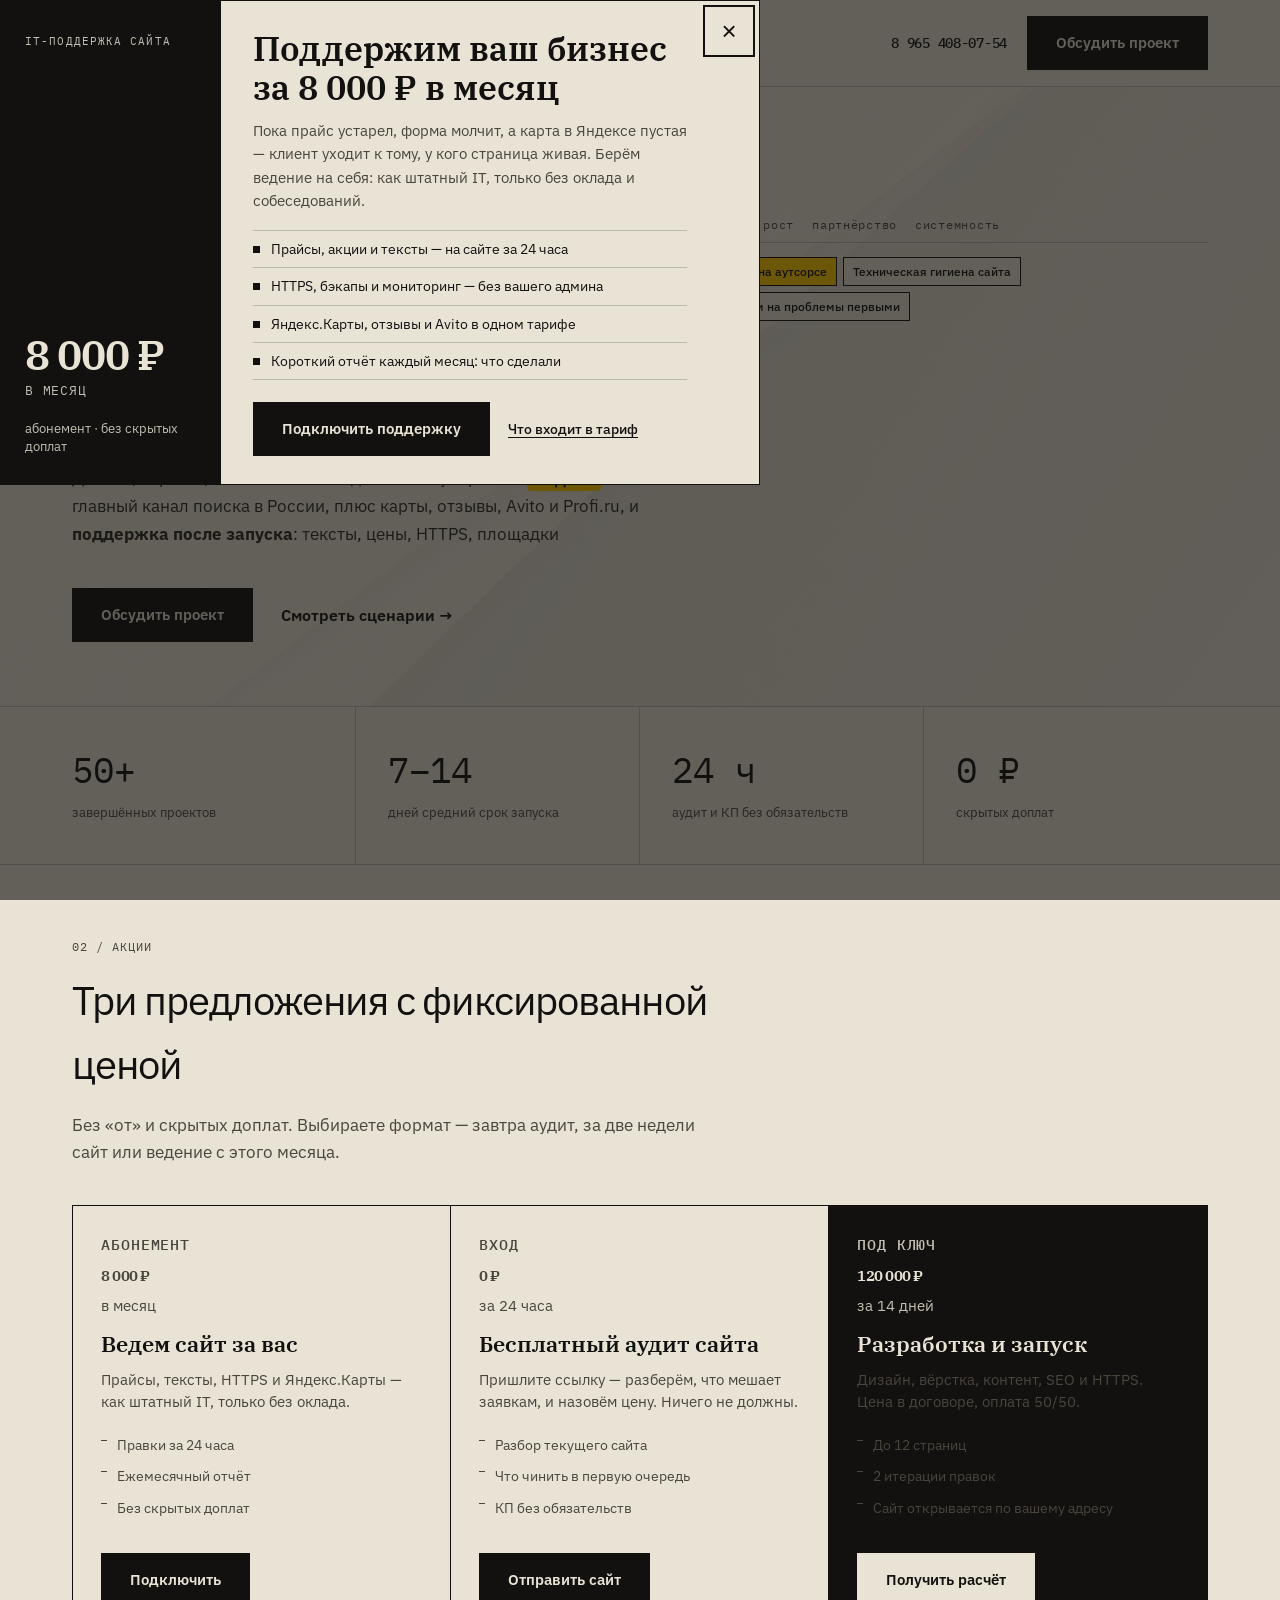
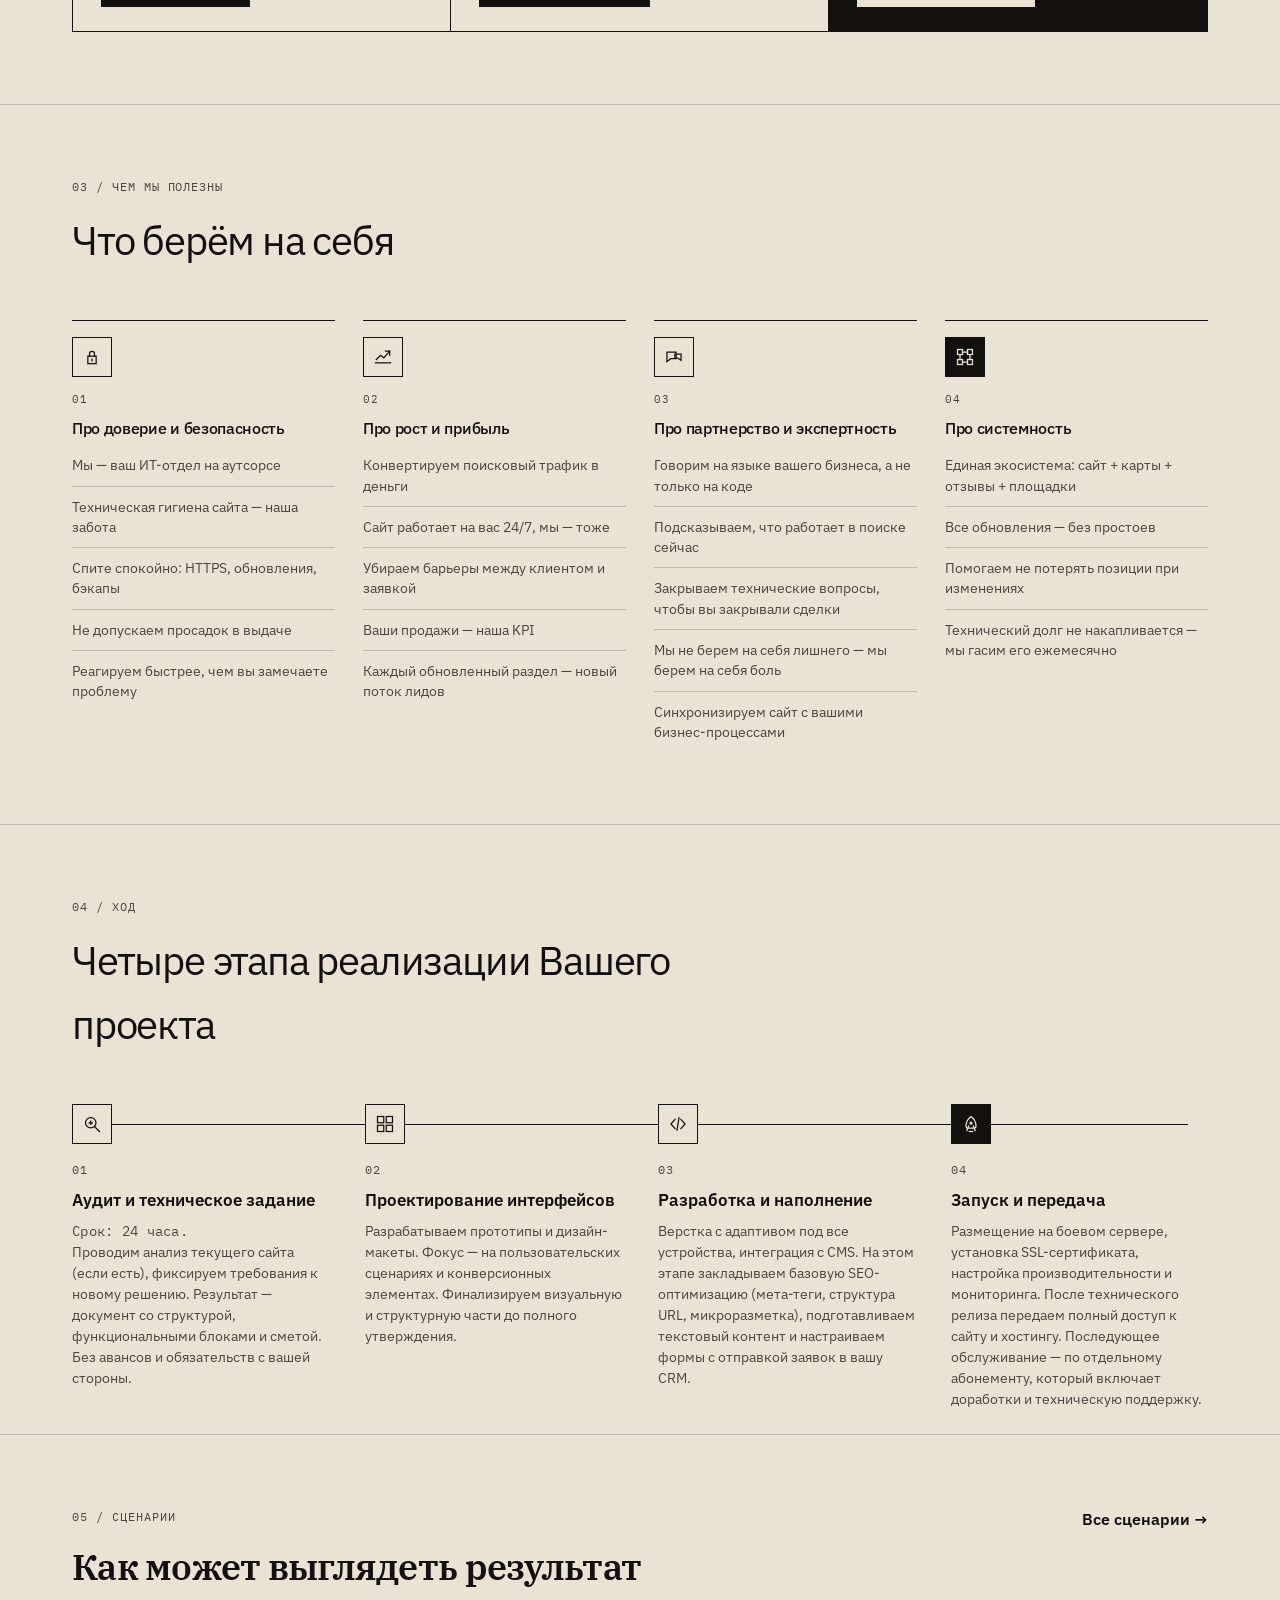
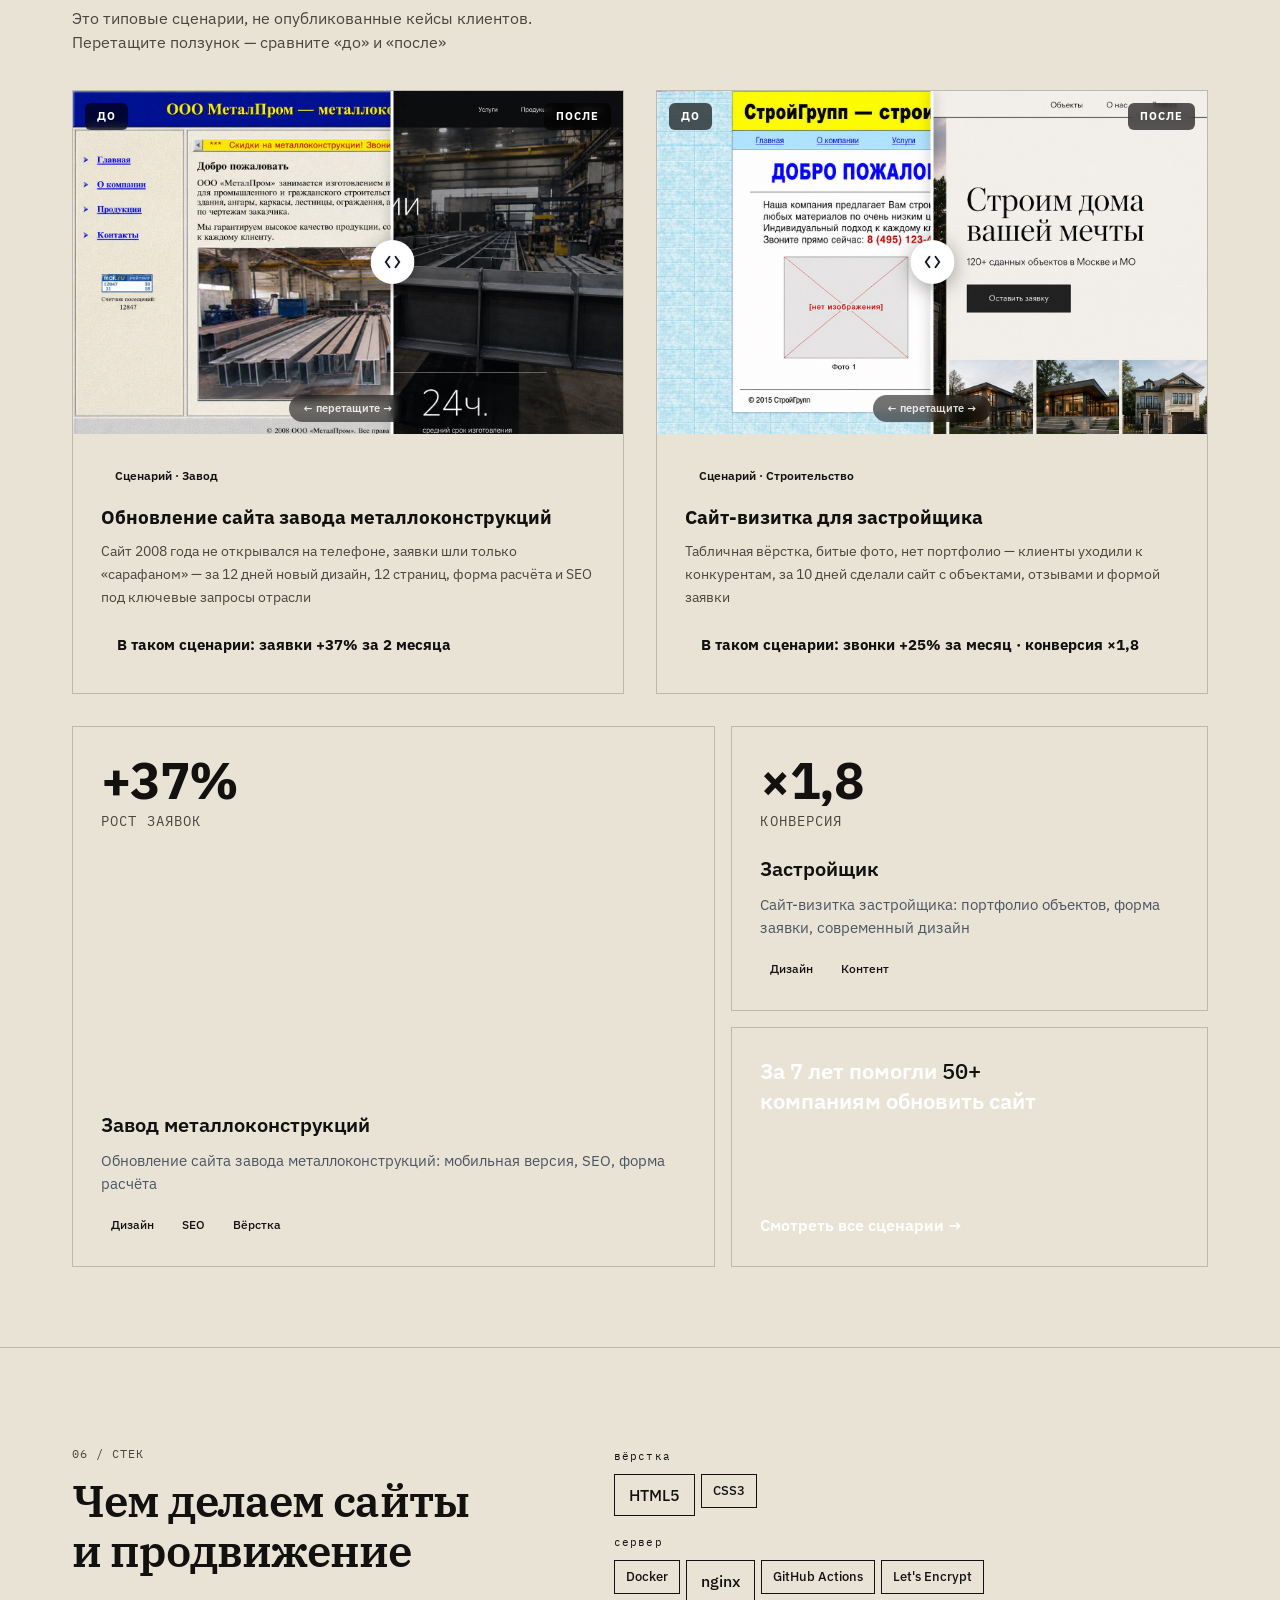
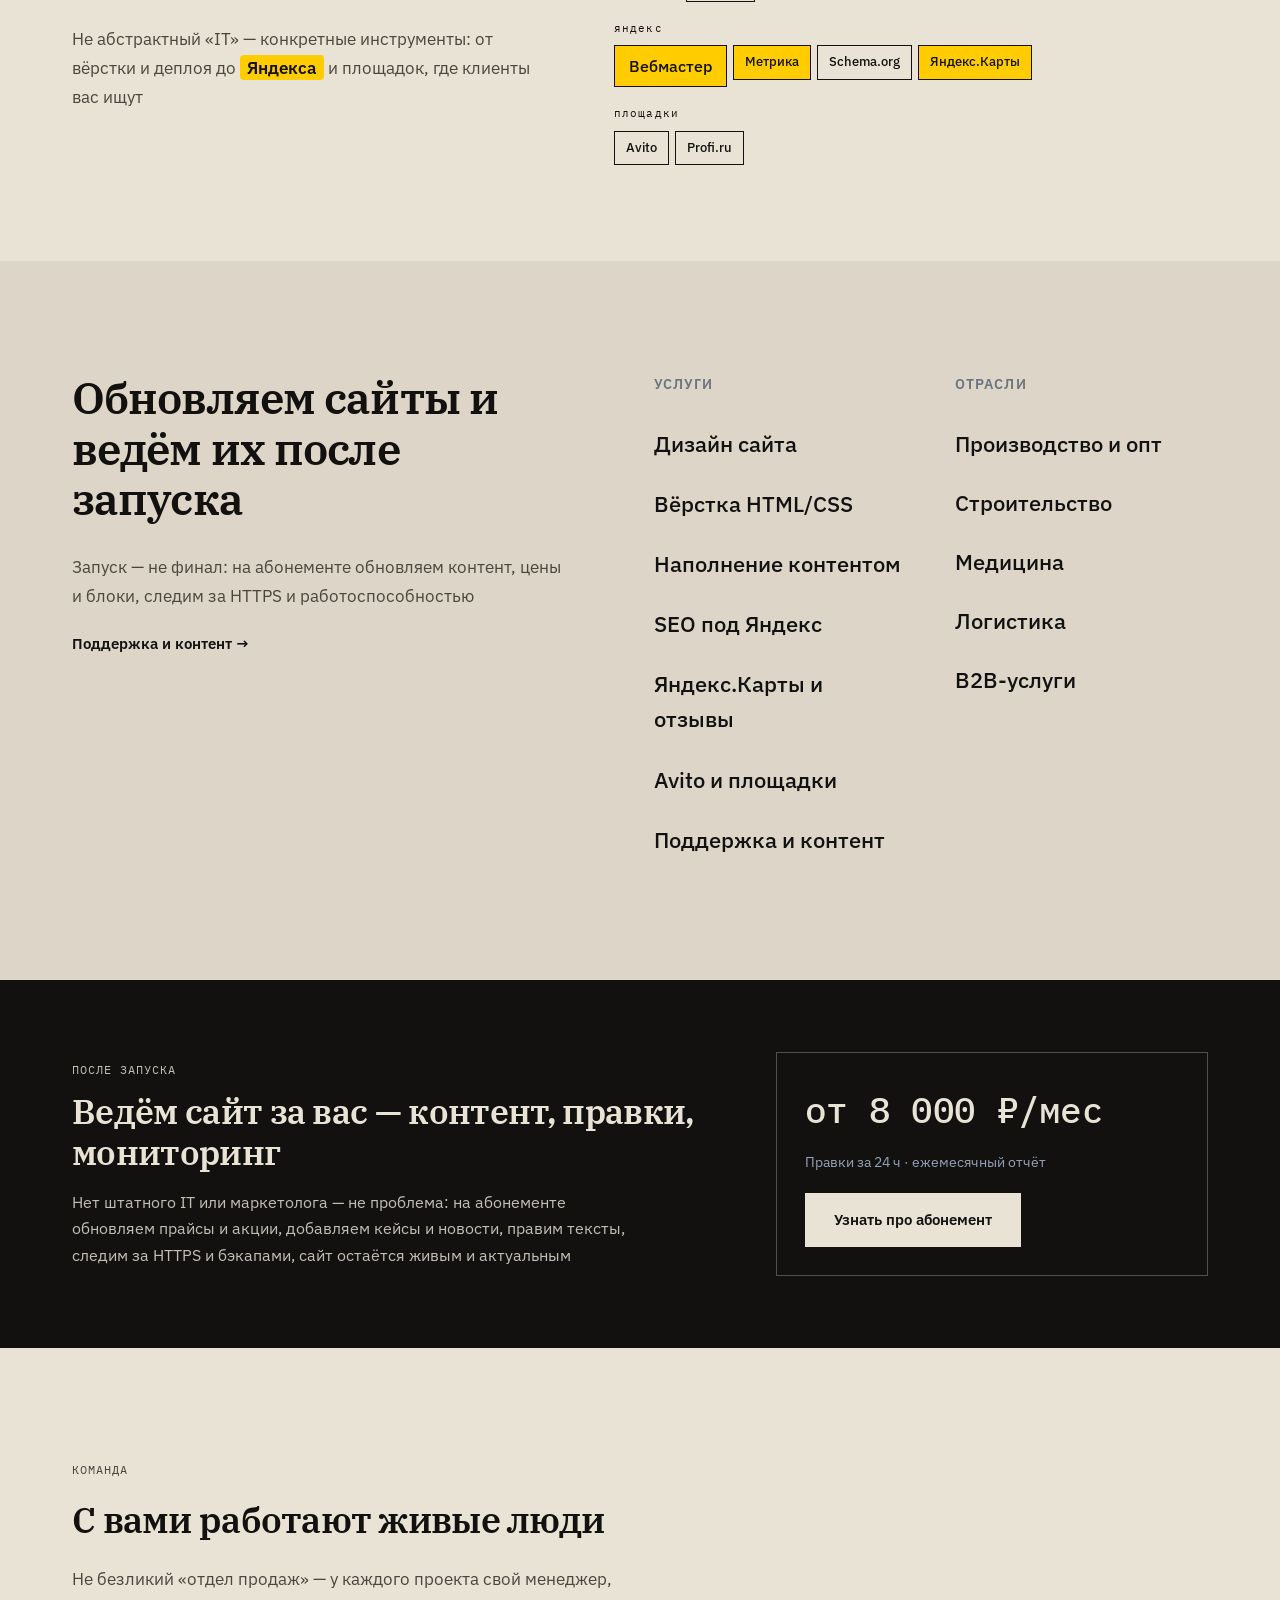
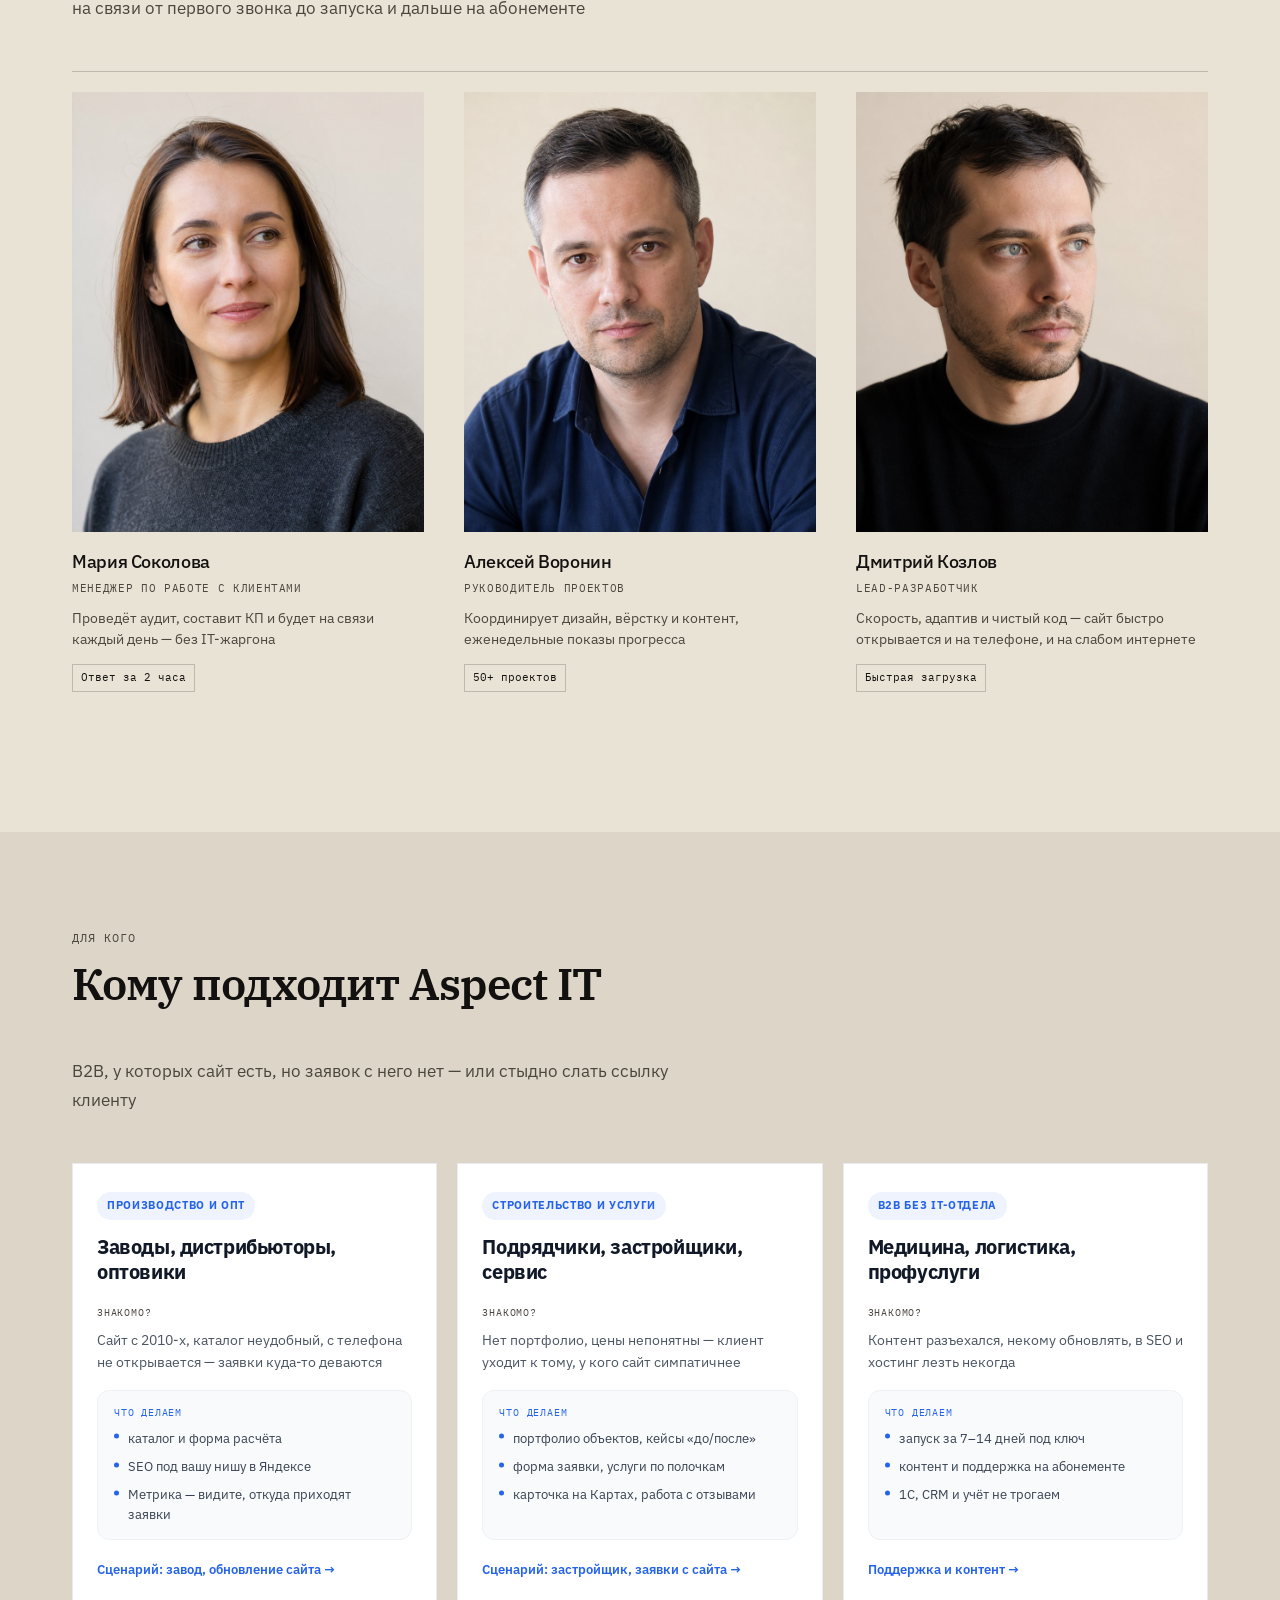
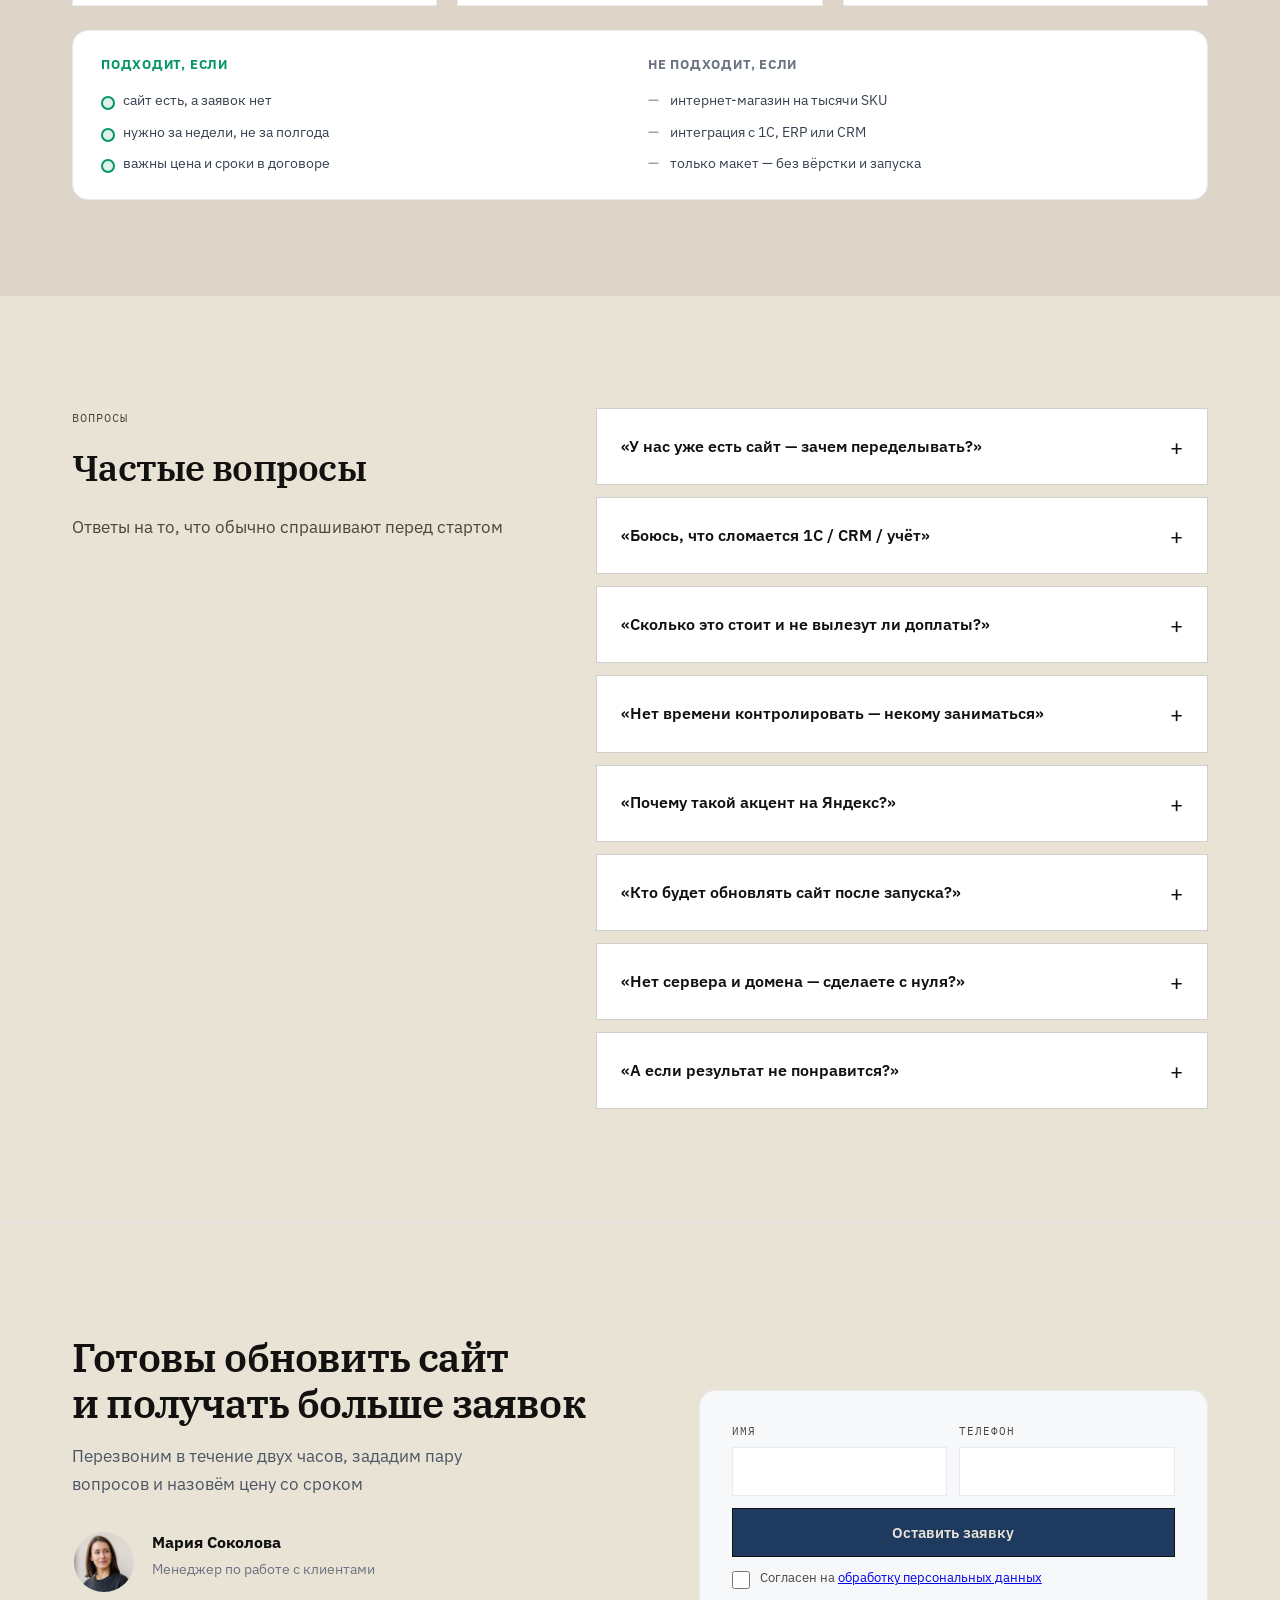
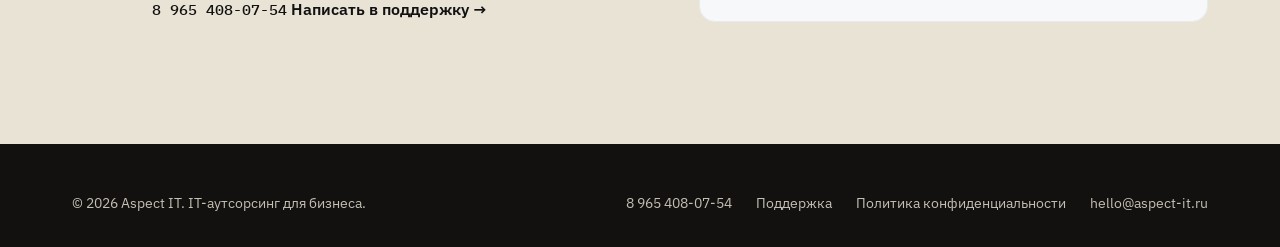
==== index.html @ 04bc866a "Show the three fixed-price offers on the homepage so buyers see cost before the brochure copy. Co-au" ====
<!DOCTYPE html>
<html lang="ru">
<head>
    <meta charset="UTF-8" />
    <meta name="viewport" content="width=device-width, initial-scale=1.0" />
    <title>Aspect IT — Обновление сайтов для B2B-бизнеса под ключ</title>
    <meta name="description" content="Aspect IT — обновление сайтов для B2B: дизайн, вёрстка, контент и SEO. Фиксированная цена, запуск от 7 дней, бесплатный аудит за 24 часа." />
    <meta name="keywords" content="обновление сайта, разработка сайта B2B, дизайн сайта, SEO продвижение, IT аутсорсинг, Aspect IT" />
    <meta name="author" content="Aspect IT" />
    <meta name="robots" content="index, follow, max-image-preview:large, max-snippet:-1, max-video-preview:-1" />
    <meta name="googlebot" content="index, follow" />
    <meta name="yandex" content="index, follow" />
    <meta name="yandex-verification" content="36bc98c3d39c8f26" />
    <meta name="geo.region" content="RU" />
    <meta name="language" content="Russian" />
    <meta name="format-detection" content="telephone=no" />
    <meta name="theme-color" content="#111111" />
    <link rel="canonical" href="https://aspect-it.ru/" />
    <link rel="sitemap" type="application/xml" title="Sitemap" href="https://aspect-it.ru/sitemap.xml" />
    <link rel="alternate" hreflang="ru" href="https://aspect-it.ru/" />
    <link rel="alternate" hreflang="x-default" href="https://aspect-it.ru/" />
    <meta property="og:type" content="website" />
    <meta property="og:locale" content="ru_RU" />
    <meta property="og:site_name" content="Aspect IT" />
    <meta property="og:title" content="Aspect IT — Обновление сайтов для B2B-бизнеса" />
    <meta property="og:description" content="Дизайн, вёрстка, контент и SEO под ключ. Фиксированная цена, запуск от 7 дней. Бесплатный аудит за 24 часа." />
    <meta property="og:url" content="https://aspect-it.ru/" />
    <meta property="og:image" content="https://aspect-it.ru/assets/og-image.png" />
    <meta property="og:image:type" content="image/png" />
    <meta property="og:image:width" content="1200" />
    <meta property="og:image:height" content="630" />
    <meta name="twitter:card" content="summary_large_image" />
    <meta name="twitter:title" content="Aspect IT — Обновление сайтов для B2B-бизнеса" />
    <meta name="twitter:description" content="Дизайн, вёрстка, контент и SEO под ключ. Фиксированная цена, запуск от 7 дней." />
    <meta name="twitter:image" content="https://aspect-it.ru/assets/og-image.png" />
    <link rel="icon" href="assets/favicon.svg" type="image/svg+xml" />
    <link rel="apple-touch-icon" href="assets/favicon.svg" />
    <link rel="preconnect" href="https://fonts.googleapis.com" />
    <link rel="preconnect" href="https://fonts.gstatic.com" crossorigin />
    <link rel="dns-prefetch" href="https://mc.yandex.ru" />
    <link href="https://fonts.googleapis.com/css2?family=IBM+Plex+Mono:wght@400;500&family=IBM+Plex+Sans:wght@300;400;500;600;700&family=IBM+Plex+Serif:ital,wght@0,400;0,500;0,600;0,700&display=swap" rel="stylesheet" />
    <link rel="stylesheet" href="/css/styles.css?v=54" />
    <script>document.documentElement.classList.add('js');</script>
    <script type="application/ld+json">
    {
        "@context": "https://schema.org",
        "@graph": [
            {
                "@type": "WebSite",
                "@id": "https://aspect-it.ru/#website",
                "url": "https://aspect-it.ru/",
                "name": "Aspect IT",
                "description": "Обновление сайтов для B2B-бизнеса под ключ",
                "inLanguage": "ru-RU",
                "publisher": { "@id": "https://aspect-it.ru/#organization" }
            },
            {
                "@type": "Organization",
                "@id": "https://aspect-it.ru/#organization",
                "name": "Aspect IT",
                "url": "https://aspect-it.ru/",
                "email": "hello@aspect-it.ru",
                "telephone": "+7-965-408-07-54",
                "logo": "https://aspect-it.ru/assets/favicon.svg",
                "description": "IT-аутсорсинг: обновление сайтов для B2B — дизайн, вёрстка, контент, SEO",
                "areaServed": { "@type": "Country", "name": "Россия" },
                "sameAs": []
            },
            {
                "@type": "ProfessionalService",
                "@id": "https://aspect-it.ru/#service",
                "name": "Aspect IT — обновление сайтов",
                "url": "https://aspect-it.ru/",
                "image": "https://aspect-it.ru/assets/og-image.png",
                "description": "Обновление сайтов для B2B: дизайн, вёрстка, контент и SEO",
                "provider": { "@id": "https://aspect-it.ru/#organization" },
                "areaServed": "RU",
                "serviceType": ["Дизайн сайта", "Вёрстка HTML/CSS", "SEO под Яндекс", "Яндекс.Карты и отзывы", "Avito и Profi.ru", "Наполнение контентом", "Техподдержка сайта"],
                "offers": {
                    "@type": "AggregateOffer",
                    "priceCurrency": "RUB",
                    "lowPrice": "20000",
                    "highPrice": "120000",
                    "offerCount": "5"
                }
            },
            {
                "@type": "FAQPage",
                "@id": "https://aspect-it.ru/#faq",
                "mainEntity": [
                    {
                        "@type": "Question",
                        "name": "У нас уже есть сайт — зачем переделывать?",
                        "acceptedAnswer": {
                            "@type": "Answer",
                            "text": "Если сайту больше 3–5 лет, он почти наверняка теряет заявки: не адаптивен, медленный, не в топе поиска. Аудит за 24 часа покажет конкретные цифры — сколько клиентов уходит к конкурентам."
                        }
                    },
                    {
                        "@type": "Question",
                        "name": "Боюсь, что сломается 1С / CRM / учёт",
                        "acceptedAnswer": {
                            "@type": "Answer",
                            "text": "Мы не интеграторы и не лезем во внутренние системы. Меняем только публичную часть сайта — HTML, CSS, тексты, SEO. 1С, CRM и учёт не трогаем."
                        }
                    },
                    {
                        "@type": "Question",
                        "name": "Сколько это стоит и не вылезут ли доплаты?",
                        "acceptedAnswer": {
                            "@type": "Answer",
                            "text": "Коммерческое предложение фиксирует цену и срок. Оплата 50/50: после макета и после запуска. 2 итерации правок включены — без сюрпризов в конце проекта."
                        }
                    },
                    {
                        "@type": "Question",
                        "name": "Нет времени контролировать — некому заниматься",
                        "acceptedAnswer": {
                            "@type": "Answer",
                            "text": "Вы один раз согласовываете макет и тексты — дальше работаем сами и шлём еженедельный отчёт. От вас — пара созвонов на весь проект."
                        }
                    },
                    {
                        "@type": "Question",
                        "name": "А если результат не понравится?",
                        "acceptedAnswer": {
                            "@type": "Answer",
                            "text": "Показываем промежуточные версии на каждом этапе. Правки до полного согласования. Не запускаем сайт, пока вы не скажете «готово»."
                        }
                    }
                ]
            }
        ]
    }
    </script>
</head>
<body class="home">
    <a class="skip-link" href="#main">К содержанию</a>

    <header class="header header--light">
        <div class="container header-inner">
            <a href="index.html" class="logo">
                <span class="logo-mark">A</span>
                Aspect<span>IT</span>
            </a>
            <nav id="site-nav" class="nav" aria-label="Основная навигация">
                <a href="services.html">Услуги</a>
                <a href="#offers">Акции</a>
                <a href="cases.html">Сценарии</a>
                <a href="#contact">Контакты</a>
            </nav>
            <div class="header-cta">
                <a class="header-phone" href="tel:+79654080754">8&nbsp;965&nbsp;408-07-54</a>
                <a href="#contact" class="btn btn-ia">Обсудить проект</a>
                <button class="menu-toggle" type="button" aria-label="Меню" aria-expanded="false" aria-controls="site-nav">
                    <span></span>
                    <span></span>
                    <span></span>
                </button>
            </div>
        </div>
    </header>

    <main id="main">
    <section class="hero-editorial">
        <div class="container">
            <p class="hero-editorial-eyebrow">01 / Аутсорсинг</p>
            <div class="hero-editorial-split">
                <h1 class="hero-editorial-title">Обновление сайтов<br class="hero-title-break" />для B2B-бизнеса</h1>
                <span class="hero-editorial-rule" aria-hidden="true"></span>
                <p class="hero-editorial-lead">Дизайн, вёрстка, контент и SEO под ключ — с упором на <span class="hero-mark hero-mark--yandex">Яндекс</span> как главный канал поиска в России, плюс карты, отзывы, Avito и Profi.ru, и <strong>поддержка после запуска</strong>: тексты, цены, HTTPS, площадки</p>
                <div class="hero-editorial-actions">
                    <a href="#contact" class="btn btn-ia">Обсудить проект</a>
                    <a href="#cases" class="link-arrow">Смотреть сценарии →</a>
                </div>
                <aside class="hero-cloud" data-cloud-cycle aria-label="Направления">
                    <div class="hero-cloud-tabs" role="tablist">
                        <button type="button" class="hero-cloud-tab" role="tab" id="cloud-tab-0" aria-controls="cloud-panel-0" aria-selected="true">доверие</button>
                        <button type="button" class="hero-cloud-tab" role="tab" id="cloud-tab-1" aria-controls="cloud-panel-1" aria-selected="false">рост</button>
                        <button type="button" class="hero-cloud-tab" role="tab" id="cloud-tab-2" aria-controls="cloud-panel-2" aria-selected="false">партнёрство</button>
                        <button type="button" class="hero-cloud-tab" role="tab" id="cloud-tab-3" aria-controls="cloud-panel-3" aria-selected="false">системность</button>
                    </div>
                    <ul class="hero-cloud-tags hero-cloud-panel is-on" role="tabpanel" id="cloud-panel-0" aria-labelledby="cloud-tab-0">
                        <li><span class="hero-tag hero-tag--accent">ИТ-отдел на аутсорсе</span></li>
                        <li><span class="hero-tag">Техническая гигиена сайта</span></li>
                        <li><span class="hero-tag">Реагируем на проблемы первыми</span></li>
                    </ul>
                    <ul class="hero-cloud-tags hero-cloud-panel" role="tabpanel" id="cloud-panel-1" aria-labelledby="cloud-tab-1">
                        <li><span class="hero-tag">Конвертируем трафик в заявки</span></li>
                        <li><span class="hero-tag hero-tag--accent">Ваши продажи — наша KPI</span></li>
                        <li><span class="hero-tag">Убираем барьеры для клиентов</span></li>
                        <li><span class="hero-tag">Растем вместе с вами</span></li>
                    </ul>
                    <ul class="hero-cloud-tags hero-cloud-panel" role="tabpanel" id="cloud-panel-2" aria-labelledby="cloud-tab-2">
                        <li><span class="hero-tag">Говорим на языке бизнеса</span></li>
                        <li><span class="hero-tag">Сайт работает — вы работаете</span></li>
                        <li><span class="hero-tag">Закрываем техническую боль</span></li>
                        <li><span class="hero-tag hero-tag--accent">ИТ-партнер, а не подрядчик</span></li>
                    </ul>
                    <ul class="hero-cloud-tags hero-cloud-panel" role="tabpanel" id="cloud-panel-3" aria-labelledby="cloud-tab-3">
                        <li><span class="hero-tag">Синхрон с бизнес-процессами</span></li>
                        <li><span class="hero-tag">Подсказываем тренды поиска</span></li>
                        <li><span class="hero-tag">Обновления без простоев</span></li>
                        <li><span class="hero-tag">Не теряем позиции</span></li>
                    </ul>
                </aside>
            </div>
        </div>
    </section>
    <section class="hero-proof" aria-label="Показатели">
        <div class="container hero-proof-grid">
            <div class="hero-stat">
                <strong data-count="50" data-suffix="+">50+</strong>
                <span>завершённых проектов</span>
            </div>
            <div class="hero-stat">
                <strong>7–14</strong>
                <span>дней средний срок запуска</span>
            </div>
            <div class="hero-stat">
                <strong data-count="24" data-suffix=" ч">24 ч</strong>
                <span>аудит и КП без обязательств</span>
            </div>
            <div class="hero-stat">
                <strong>0 ₽</strong>
                <span>скрытых доплат</span>
            </div>
        </div>
    </section>

    <section class="home-offers" id="offers" aria-labelledby="offers-title">
        <div class="container">
            <p class="section-label">02 / Акции</p>
            <h2 class="home-offers-title" id="offers-title">Три предложения с фиксированной ценой</h2>
            <p class="home-offers-lead">Без «от» и скрытых доплат. Выбираете формат — завтра аудит, за две недели сайт или ведение с этого месяца.</p>
            <div class="home-offers-grid">
                <article class="home-offer">
                    <p class="home-offer-kicker">Абонемент</p>
                    <p class="home-offer-price">8&nbsp;000&nbsp;₽</p>
                    <p class="home-offer-period">в месяц</p>
                    <h3>Ведем сайт за вас</h3>
                    <p>Прайсы, тексты, HTTPS и Яндекс.Карты — как штатный IT, только без оклада.</p>
                    <ul>
                        <li>Правки за 24 часа</li>
                        <li>Ежемесячный отчёт</li>
                        <li>Без скрытых доплат</li>
                    </ul>
                    <a class="btn btn-ia" href="#contact">Подключить</a>
                </article>
                <article class="home-offer">
                    <p class="home-offer-kicker">Вход</p>
                    <p class="home-offer-price">0&nbsp;₽</p>
                    <p class="home-offer-period">за 24 часа</p>
                    <h3>Бесплатный аудит сайта</h3>
                    <p>Пришлите ссылку — разберём, что мешает заявкам, и назовём цену. Ничего не должны.</p>
                    <ul>
                        <li>Разбор текущего сайта</li>
                        <li>Что чинить в первую очередь</li>
                        <li>КП без обязательств</li>
                    </ul>
                    <a class="btn btn-ia" href="#contact">Отправить сайт</a>
                </article>
                <article class="home-offer home-offer--featured">
                    <p class="home-offer-kicker">Под ключ</p>
                    <p class="home-offer-price">120&nbsp;000&nbsp;₽</p>
                    <p class="home-offer-period">за 14 дней</p>
                    <h3>Разработка и запуск</h3>
                    <p>Дизайн, вёрстка, контент, SEO и HTTPS. Цена в договоре, оплата 50/50.</p>
                    <ul>
                        <li>До 12 страниц</li>
                        <li>2 итерации правок</li>
                        <li>Сайт открывается по вашему адресу</li>
                    </ul>
                    <a class="btn btn-ia" href="#contact">Получить расчёт</a>
                </article>
            </div>
        </div>
    </section>

    <section class="home-pledge home-rise" aria-label="Чем мы полезны">
        <div class="container">
            <p class="section-label">03 / Чем мы полезны</p>
            <h2 class="home-pledge-title">Что берём на себя</h2>
            <div class="home-pledge-grid">
                <article class="home-pledge-col">
                    <span class="home-pledge-icon" aria-hidden="true">
                        <svg viewBox="0 0 24 24" fill="none" stroke="currentColor" stroke-width="1.5" stroke-linecap="square" stroke-linejoin="miter">
                            <rect x="7" y="11" width="10" height="9"/>
                            <path d="M9 11V8.2a3 3 0 0 1 6 0V11"/>
                            <path d="M12 14.5v2.2"/>
                        </svg>
                    </span>
                    <span class="home-pledge-num">01</span>
                    <h3>Про доверие и безопасность</h3>
                    <ul>
                        <li>Мы — ваш ИТ-отдел на аутсорсе</li>
                        <li>Техническая гигиена сайта — наша забота</li>
                        <li>Спите спокойно: HTTPS, обновления, бэкапы</li>
                        <li>Не допускаем просадок в выдаче</li>
                        <li>Реагируем быстрее, чем вы замечаете проблему</li>
                    </ul>
                </article>
                <article class="home-pledge-col">
                    <span class="home-pledge-icon" aria-hidden="true">
                        <svg viewBox="0 0 24 24" fill="none" stroke="currentColor" stroke-width="1.5" stroke-linecap="square" stroke-linejoin="miter">
                            <path d="M3 19h18"/>
                            <path d="M4 15 9 10l4 3 7-8"/>
                            <path d="M15 5h5v5"/>
                        </svg>
                    </span>
                    <span class="home-pledge-num">02</span>
                    <h3>Про рост и прибыль</h3>
                    <ul>
                        <li>Конвертируем поисковый трафик в деньги</li>
                        <li>Сайт работает на вас 24/7, мы — тоже</li>
                        <li>Убираем барьеры между клиентом и заявкой</li>
                        <li>Ваши продажи — наша KPI</li>
                        <li>Каждый обновленный раздел — новый поток лидов</li>
                    </ul>
                </article>
                <article class="home-pledge-col">
                    <span class="home-pledge-icon" aria-hidden="true">
                        <svg viewBox="0 0 24 24" fill="none" stroke="currentColor" stroke-width="1.5" stroke-linecap="square" stroke-linejoin="miter">
                            <path d="M3.5 6h11v8H8.2L3.5 17.5V6Z"/>
                            <path d="M20.5 8.5v7.5l-4.2-2.8H13V8.5h7.5Z"/>
                        </svg>
                    </span>
                    <span class="home-pledge-num">03</span>
                    <h3>Про партнерство и экспертность</h3>
                    <ul>
                        <li>Говорим на языке вашего бизнеса, а не только на коде</li>
                        <li>Подсказываем, что работает в поиске сейчас</li>
                        <li>Закрываем технические вопросы, чтобы вы закрывали сделки</li>
                        <li>Мы не берем на себя лишнего — мы берем на себя боль</li>
                        <li>Синхронизируем сайт с вашими бизнес-процессами</li>
                    </ul>
                </article>
                <article class="home-pledge-col">
                    <span class="home-pledge-icon home-pledge-icon--solid" aria-hidden="true">
                        <svg viewBox="0 0 24 24" fill="none" stroke="currentColor" stroke-width="1.5" stroke-linecap="square" stroke-linejoin="miter">
                            <rect x="3" y="3" width="6" height="6"/>
                            <rect x="15" y="3" width="6" height="6"/>
                            <rect x="3" y="15" width="6" height="6"/>
                            <rect x="15" y="15" width="6" height="6"/>
                            <path d="M9 6h6M9 18h6M6 9v6M18 9v6"/>
                        </svg>
                    </span>
                    <span class="home-pledge-num">04</span>
                    <h3>Про системность</h3>
                    <ul>
                        <li>Единая экосистема: сайт + карты + отзывы + площадки</li>
                        <li>Все обновления — без простоев</li>
                        <li>Помогаем не потерять позиции при изменениях</li>
                        <li>Технический долг не накапливается — мы гасим его ежемесячно</li>
                    </ul>
                </article>
            </div>
        </div>
    </section>

    <section class="home-process" aria-label="Этапы работы">
        <div class="container">
            <p class="section-label">04 / Ход</p>
            <h2 class="home-process-title">Четыре этапа реализации Вашего проекта</h2>
            <ol class="home-process-track">
                <li>
                    <span class="home-process-icon" aria-hidden="true">
                        <svg viewBox="0 0 24 24" fill="none" stroke="currentColor" stroke-width="1.5" stroke-linecap="square" stroke-linejoin="miter">
                            <circle cx="10.5" cy="10.5" r="6.25"/>
                            <path d="M15.2 15.2 21 21"/>
                            <path d="M8.5 10.5h4M10.5 8.5v4"/>
                        </svg>
                    </span>
                    <span class="home-process-num">01</span>
                    <strong>Аудит и техническое задание</strong>
                    <p class="home-process-term">Срок: 24 часа.</p>
                    <p>Проводим анализ текущего сайта (если есть), фиксируем требования к новому решению. Результат — документ со структурой, функциональными блоками и сметой. Без авансов и обязательств с вашей стороны.</p>
                </li>
                <li>
                    <span class="home-process-icon" aria-hidden="true">
                        <svg viewBox="0 0 24 24" fill="none" stroke="currentColor" stroke-width="1.5" stroke-linecap="square" stroke-linejoin="miter">
                            <rect x="3" y="3" width="7.5" height="7.5"/>
                            <rect x="13.5" y="3" width="7.5" height="7.5"/>
                            <rect x="3" y="13.5" width="7.5" height="7.5"/>
                            <rect x="13.5" y="13.5" width="7.5" height="7.5"/>
                        </svg>
                    </span>
                    <span class="home-process-num">02</span>
                    <strong>Проектирование интерфейсов</strong>
                    <p>Разрабатываем прототипы и дизайн-макеты. Фокус — на пользовательских сценариях и конверсионных элементах. Финализируем визуальную и структурную части до полного утверждения.</p>
                </li>
                <li>
                    <span class="home-process-icon" aria-hidden="true">
                        <svg viewBox="0 0 24 24" fill="none" stroke="currentColor" stroke-width="1.5" stroke-linecap="square" stroke-linejoin="miter">
                            <path d="M8.5 6.5 3.5 12l5 5.5"/>
                            <path d="M15.5 6.5 20.5 12l-5 5.5"/>
                            <path d="M13.2 4.5 10.8 19.5"/>
                        </svg>
                    </span>
                    <span class="home-process-num">03</span>
                    <strong>Разработка и наполнение</strong>
                    <p>Верстка с адаптивом под все устройства, интеграция с CMS. На этом этапе закладываем базовую SEO-оптимизацию (мета-теги, структура URL, микроразметка), подготавливаем текстовый контент и настраиваем формы с отправкой заявок в вашу CRM.</p>
                </li>
                <li>
                    <span class="home-process-icon home-process-icon--solid" aria-hidden="true">
                        <svg viewBox="0 0 24 24" fill="none" stroke="currentColor" stroke-width="1.5" stroke-linecap="square" stroke-linejoin="miter">
                            <path d="M12 3c3.2 2.4 6 6.2 6 11.2 0 1.6-.9 2.8-2.2 2.8H8.2C6.9 17 6 15.8 6 14.2 6 9.2 8.8 5.4 12 3Z"/>
                            <path d="M10 21h4"/>
                            <path d="M9.2 14.5 7 20"/>
                            <path d="M14.8 14.5 17 20"/>
                            <circle cx="12" cy="11" r="1.2"/>
                        </svg>
                    </span>
                    <span class="home-process-num">04</span>
                    <strong>Запуск и передача</strong>
                    <p>Размещение на боевом сервере, установка SSL-сертификата, настройка производительности и мониторинга. После технического релиза передаем полный доступ к сайту и хостингу. Последующее обслуживание — по отдельному абонементу, который включает доработки и техническую поддержку.</p>
                </li>
            </ol>
        </div>
    </section>

    <section class="cases-result home-rise" id="cases">
        <div class="container">
            <div class="cases-strip-head">
                <div>
                    <p class="section-label">05 / Сценарии</p>
                    <h2 class="cases-strip-title">Как может выглядеть результат</h2>
                    <p class="section-desc cases-result-lead">Это типовые сценарии, не опубликованные кейсы клиентов. Перетащите ползунок — сравните «до» и «после»</p>
                </div>
                <a href="cases.html" class="link-arrow">Все сценарии →</a>
            </div>
            <div class="cases-grid">
                <article class="case-card">
                    <div class="compare" data-compare data-compare-demo>
                        <div class="compare-layer compare-after">
                            <img class="compare-shot" src="/assets/cases/metalprom-after.jpg" width="1600" height="900" alt="Пример сайта завода после обновления: тёмный герой, фото цеха, кнопка «Получить расчёт»">
                        </div>
                        <div class="compare-layer compare-before">
                            <img class="compare-shot" src="/assets/cases/metalprom-before.jpg" width="1600" height="900" alt="Пример сайта завода до обновления: табличная вёрстка 2000-х">
                        </div>
                        <div class="compare-handle" aria-hidden="true"></div>
                        <input type="range" class="compare-slider" min="0" max="100" value="50" aria-label="Сравнение до и после: завод" />
                        <span class="compare-label compare-label--before">До</span>
                        <span class="compare-label compare-label--after">После</span>
                        <span class="compare-hint">← перетащите →</span>
                    </div>
                    <div class="case-body">
                        <span class="tag">Сценарий · Завод</span>
                        <h3>Обновление сайта завода металлоконструкций</h3>
                        <p>Сайт 2008 года не открывался на телефоне, заявки шли только «сарафаном» — за 12 дней новый дизайн, 12 страниц, форма расчёта и SEO под ключевые запросы отрасли</p>
                        <div class="result">В таком сценарии: заявки +37% за 2 месяца</div>
                    </div>
                </article>
                <article class="case-card">
                    <div class="compare" data-compare>
                        <div class="compare-layer compare-after">
                            <img class="compare-shot" src="/assets/cases/stroygrupp-after.jpg" width="1600" height="900" alt="Пример сайта застройщика после обновления: фото дома и форма заявки">
                        </div>
                        <div class="compare-layer compare-before">
                            <img class="compare-shot" src="/assets/cases/stroygrupp-before.jpg" width="1600" height="900" alt="Пример сайта застройщика до обновления: жёлтая шапка и битые картинки">
                        </div>
                        <div class="compare-handle" aria-hidden="true"></div>
                        <input type="range" class="compare-slider" min="0" max="100" value="50" aria-label="Сравнение до и после: застройщик" />
                        <span class="compare-label compare-label--before">До</span>
                        <span class="compare-label compare-label--after">После</span>
                        <span class="compare-hint">← перетащите →</span>
                    </div>
                    <div class="case-body">
                        <span class="tag">Сценарий · Строительство</span>
                        <h3>Сайт-визитка для застройщика</h3>
                        <p>Табличная вёрстка, битые фото, нет портфолио — клиенты уходили к конкурентам, за 10 дней сделали сайт с объектами, отзывами и формой заявки</p>
                        <div class="result">В таком сценарии: звонки +25% за месяц · конверсия ×1,8</div>
                    </div>
                </article>
            </div>
            <div class="cases-strip">
                <a href="case-audit.html" class="case-teaser">
                    <div class="case-teaser-top">
                        <span class="case-teaser-metric">+37%</span>
                        <span class="case-teaser-metric-label">рост заявок</span>
                    </div>
                    <h3 class="case-teaser-name">Завод металлоконструкций</h3>
                    <p class="case-teaser-desc">Обновление сайта завода металлоконструкций: мобильная версия, SEO, форма расчёта</p>
                    <div class="case-teaser-tags">
                        <span>Дизайн</span><span>SEO</span><span>Вёрстка</span>
                    </div>
                </a>
                <a href="case-leads.html" class="case-teaser">
                    <div class="case-teaser-top">
                        <span class="case-teaser-metric">×1,8</span>
                        <span class="case-teaser-metric-label">конверсия</span>
                    </div>
                    <h3 class="case-teaser-name">Застройщик</h3>
                    <p class="case-teaser-desc">Сайт-визитка застройщика: портфолио объектов, форма заявки, современный дизайн</p>
                    <div class="case-teaser-tags">
                        <span>Дизайн</span><span>Контент</span>
                    </div>
                </a>
                <a href="cases.html" class="case-teaser case-teaser--cta">
                    <span class="case-teaser-cta-label">За 7 лет помогли <strong class="accent-num">50+</strong> компаниям обновить сайт</span>
                    <span class="link-arrow">Смотреть все сценарии →</span>
                </a>
            </div>
        </div>
    </section>

    <section class="section section--tech-cloud home-rise" id="stack">
        <div class="container tech-cloud-layout">
            <div class="tech-cloud-intro">
                <div class="section-label">06 / Стек</div>
                <h2 class="section-title section-title--large">Чем делаем сайты<br />и продвижение</h2>
                <p class="section-desc">Не абстрактный «IT» — конкретные инструменты: от вёрстки и деплоя до <span class="hero-mark hero-mark--yandex">Яндекса</span> и площадок, где клиенты вас ищут</p>
            </div>
            <aside class="stack-cloud" aria-label="Технологии и сервисы">
                <ul class="hero-cloud-list">
                    <li>
                        <span class="hero-cloud-kicker">вёрстка</span>
                        <ul class="hero-cloud-tags">
                            <li><span class="hero-tag hero-tag--lg" title="Семантическая вёрстка — роботу Яндекса понятнее">HTML5</span></li>
                            <li><span class="hero-tag" title="Адаптив и быстрый интерфейс на телефоне">CSS3</span></li>
                        </ul>
                    </li>
                    <li>
                        <span class="hero-cloud-kicker">сервер</span>
                        <ul class="hero-cloud-tags">
                            <li><span class="hero-tag" title="Сайт в контейнере — предсказуемый деплой">Docker</span></li>
                            <li><span class="hero-tag hero-tag--lg" title="Быстрый веб-сервер и редирект на HTTPS">nginx</span></li>
                            <li><span class="hero-tag" title="Автодеплой после каждого обновления">GitHub Actions</span></li>
                            <li><span class="hero-tag" title="HTTPS-сертификат и авто-продление">Let's Encrypt</span></li>
                        </ul>
                    </li>
                    <li>
                        <span class="hero-cloud-kicker">яндекс</span>
                        <ul class="hero-cloud-tags">
                            <li><span class="hero-tag hero-tag--accent hero-tag--lg" title="Индексация, sitemap и контроль ошибок">Вебмастер</span></li>
                            <li><span class="hero-tag hero-tag--accent" title="Считаем заявки и поведение на сайте">Метрика</span></li>
                            <li><span class="hero-tag" title="Микроразметка для сниппетов в поиске">Schema.org</span></li>
                            <li><span class="hero-tag hero-tag--accent" title="Карточка компании и отзывы на картах">Яндекс.Карты</span></li>
                        </ul>
                    </li>
                    <li>
                        <span class="hero-cloud-kicker">площадки</span>
                        <ul class="hero-cloud-tags">
                            <li><span class="hero-tag" title="Объявления и профиль под вашу нишу">Avito</span></li>
                            <li><span class="hero-tag" title="Витрина услуг и отклики с площадки">Profi.ru</span></li>
                        </ul>
                    </li>
                </ul>
            </aside>
        </div>
    </section>

    <section class="section section--services">
        <div class="container ia-services-layout">
            <div class="ia-services-intro">
                <h2 class="section-title section-title--large">Обновляем сайты и ведём их после запуска</h2>
                <p class="section-desc ia-services-support-note">Запуск — не финал: на абонементе обновляем контент, цены и блоки, следим за HTTPS и работоспособностью</p>
                <a href="services.html#support" class="link-arrow ia-services-link">Поддержка и контент →</a>
            </div>
            <div class="ia-services">
                <div class="ia-services-col">
                    <h3>Услуги</h3>
                    <ul class="ia-services-list">
                        <li><a href="services.html#design">Дизайн сайта</a></li>
                        <li><a href="services.html#layout">Вёрстка HTML/CSS</a></li>
                        <li><a href="services.html#content">Наполнение контентом</a></li>
                        <li><a href="services.html#seo">SEO под Яндекс</a></li>
                        <li><a href="services.html#yandex-local">Яндекс.Карты и отзывы</a></li>
                        <li><a href="services.html#platforms">Avito и площадки</a></li>
                        <li><a href="services.html#support">Поддержка и контент</a></li>
                    </ul>
                </div>
                <div class="ia-services-col">
                    <h3>Отрасли</h3>
                    <ul class="ia-services-list ia-services-list--plain">
                        <li>Производство и опт</li>
                        <li>Строительство</li>
                        <li>Медицина</li>
                        <li>Логистика</li>
                        <li>B2B-услуги</li>
                    </ul>
                </div>
            </div>
        </div>
    </section>

    <section class="support-band">
        <div class="container support-band-grid">
            <div class="support-band-text">
                <div class="section-label">После запуска</div>
                <h2 class="support-band-title">Ведём сайт за вас — контент, правки, мониторинг</h2>
                <p>Нет штатного IT или маркетолога — не проблема: на абонементе обновляем прайсы и акции, добавляем кейсы и новости, правим тексты, следим за HTTPS и бэкапами, сайт остаётся живым и актуальным</p>
            </div>
            <div class="support-band-aside">
                <strong class="support-band-price">от 8 000 ₽/мес</strong>
                <span class="support-band-meta">Правки за 24 ч · ежемесячный отчёт</span>
                <a href="services.html#support" class="btn btn-ia">Узнать про абонемент</a>
            </div>
        </div>
    </section>

    <section class="section section--team" id="team">
        <div class="container">
            <div class="section-header">
                <div>
                    <div class="section-label">Команда</div>
                    <h2 class="section-title">С вами работают живые люди</h2>
                    <p class="section-desc">Не безликий «отдел продаж» — у каждого проекта свой менеджер, на связи от первого звонка до запуска и дальше на абонементе</p>
                </div>
            </div>
            <div class="team-grid">
                <article class="team-card">
                    <div class="team-photo">
                        <img src="assets/team/maria.jpg" alt="Мария Соколова" width="400" height="400" loading="lazy" />
                    </div>
                    <div class="team-info">
                        <h3>Мария Соколова</h3>
                        <p class="team-role">Менеджер по работе с клиентами</p>
                        <p class="team-bio">Проведёт аудит, составит КП и будет на связи каждый день — без IT-жаргона</p>
                        <span class="team-badge">Ответ за 2 часа</span>
                    </div>
                </article>
                <article class="team-card">
                    <div class="team-photo">
                        <img src="assets/team/alexey.jpg" alt="Алексей Воронин" width="400" height="400" loading="lazy" />
                    </div>
                    <div class="team-info">
                        <h3>Алексей Воронин</h3>
                        <p class="team-role">Руководитель проектов</p>
                        <p class="team-bio">Координирует дизайн, вёрстку и контент, еженедельные показы прогресса</p>
                        <span class="team-badge">50+ проектов</span>
                    </div>
                </article>
                <article class="team-card">
                    <div class="team-photo">
                        <img src="assets/team/dmitry.jpg" alt="Дмитрий Козлов" width="400" height="400" loading="lazy" />
                    </div>
                    <div class="team-info">
                        <h3>Дмитрий Козлов</h3>
                        <p class="team-role">Lead-разработчик</p>
                        <p class="team-bio">Скорость, адаптив и чистый код — сайт быстро открывается и на телефоне, и на слабом интернете</p>
                        <span class="team-badge">Быстрая загрузка</span>
                    </div>
                </article>
            </div>
        </div>
    </section>

    <section class="section section--audience" id="for-whom">
        <div class="container">
            <div class="audience-head reveal">
                <div class="section-label">Для кого</div>
                <h2 class="section-title section-title--large">Кому подходит Aspect IT</h2>
                <p class="section-desc audience-head-desc">B2B, у которых сайт есть, но заявок с него нет — или стыдно слать ссылку клиенту</p>
            </div>

            <div class="audience-cards">
                <article class="audience-card reveal stagger-1">
                    <span class="audience-card-tag">Производство и опт</span>
                    <h3 class="audience-card-title">Заводы, дистрибьюторы, оптовики</h3>
                    <div class="audience-card-block">
                        <span class="audience-card-label">Знакомо?</span>
                        <p>Сайт с 2010-х, каталог неудобный, с телефона не открывается — заявки куда-то деваются</p>
                    </div>
                    <div class="audience-card-block audience-card-block--accent">
                        <span class="audience-card-label">Что делаем</span>
                        <ul>
                            <li>каталог и форма расчёта</li>
                            <li>SEO под вашу нишу в Яндексе</li>
                            <li>Метрика — видите, откуда приходят заявки</li>
                        </ul>
                    </div>
                    <a href="case-audit.html" class="audience-card-link">Сценарий: завод, обновление сайта →</a>
                </article>

                <article class="audience-card reveal stagger-2">
                    <span class="audience-card-tag">Строительство и услуги</span>
                    <h3 class="audience-card-title">Подрядчики, застройщики, сервис</h3>
                    <div class="audience-card-block">
                        <span class="audience-card-label">Знакомо?</span>
                        <p>Нет портфолио, цены непонятны — клиент уходит к тому, у кого сайт симпатичнее</p>
                    </div>
                    <div class="audience-card-block audience-card-block--accent">
                        <span class="audience-card-label">Что делаем</span>
                        <ul>
                            <li>портфолио объектов, кейсы «до/после»</li>
                            <li>форма заявки, услуги по полочкам</li>
                            <li>карточка на Картах, работа с отзывами</li>
                        </ul>
                    </div>
                    <a href="case-leads.html" class="audience-card-link">Сценарий: застройщик, заявки с сайта →</a>
                </article>

                <article class="audience-card reveal stagger-3">
                    <span class="audience-card-tag">B2B без IT-отдела</span>
                    <h3 class="audience-card-title">Медицина, логистика, профуслуги</h3>
                    <div class="audience-card-block">
                        <span class="audience-card-label">Знакомо?</span>
                        <p>Контент разъехался, некому обновлять, в SEO и хостинг лезть некогда</p>
                    </div>
                    <div class="audience-card-block audience-card-block--accent">
                        <span class="audience-card-label">Что делаем</span>
                        <ul>
                            <li>запуск за 7–14 дней под ключ</li>
                            <li>контент и поддержка на абонементе</li>
                            <li>1С, CRM и учёт не трогаем</li>
                        </ul>
                    </div>
                    <a href="services.html#support" class="audience-card-link">Поддержка и контент →</a>
                </article>
            </div>

            <div class="audience-fit reveal">
                <div class="audience-fit-col audience-fit-col--yes">
                    <h4 class="audience-fit-title">Подходит, если</h4>
                    <ul>
                        <li>сайт есть, а заявок нет</li>
                        <li>нужно за недели, не за полгода</li>
                        <li>важны цена и сроки в договоре</li>
                    </ul>
                </div>
                <div class="audience-fit-col audience-fit-col--no">
                    <h4 class="audience-fit-title">Не подходит, если</h4>
                    <ul>
                        <li>интернет-магазин на тысячи SKU</li>
                        <li>интеграция с 1С, ERP или CRM</li>
                        <li>только макет — без вёрстки и запуска</li>
                    </ul>
                </div>
            </div>
        </div>
    </section>

    <section class="section section--faq" id="faq">
        <div class="container faq-layout">
            <div class="section-header faq-intro">
                <div>
                    <div class="section-label">Вопросы</div>
                    <h2 class="section-title">Частые вопросы</h2>
                    <p class="section-desc">Ответы на то, что обычно спрашивают перед стартом</p>
                </div>
            </div>
            <div class="faq-list">
                <details class="faq-item reveal stagger-1">
                    <summary>«У нас уже есть сайт — зачем переделывать?»</summary>
                    <p>Если сайту больше 3–5 лет, он почти наверняка теряет заявки: не адаптивен, медленный, не в топе поиска. Аудит за 24 часа покажет конкретные цифры — сколько клиентов уходит к конкурентам.</p>
                </details>
                <details class="faq-item reveal stagger-2">
                    <summary>«Боюсь, что сломается 1С / CRM / учёт»</summary>
                    <p>Мы не интеграторы и не лезем во внутренние системы. Меняем только публичную часть сайта — HTML, CSS, тексты, SEO. 1С, CRM и учёт не трогаем.</p>
                </details>
                <details class="faq-item reveal stagger-3">
                    <summary>«Сколько это стоит и не вылезут ли доплаты?»</summary>
                    <p>Коммерческое предложение фиксирует цену и срок. Оплата 50/50: после макета и после запуска. 2 итерации правок включены — без «сюрпризов» в конце проекта.</p>
                </details>
                <details class="faq-item reveal stagger-4">
                    <summary>«Нет времени контролировать — некому заниматься»</summary>
                    <p>Вы один раз согласовываете макет и тексты — дальше работаем сами и шлём еженедельный отчёт. От вас — пара созвонов на весь проект.</p>
                </details>
                <details class="faq-item reveal stagger-4">
                    <summary>«Почему такой акцент на Яндекс?»</summary>
                    <p>Для B2B в России основной поиск — Яндекс. Там ищут поставщиков, подрядчиков, проверяют компанию на картах и в отзывах. Google важен, но без Яндекса теряете большую часть клиентов. Мы настраиваем сайт под индексацию в Яндексе, карточку на картах и при необходимости — Avito и Profi.ru.</p>
                </details>
                <details class="faq-item reveal stagger-4">
                    <summary>«Кто будет обновлять сайт после запуска?»</summary>
                    <p>Мы — если подключите абонемент на поддержку (от 8 000 ₽/мес). Обновляем контент по вашим материалам: цены, акции, кейсы, фото, тексты. Следим за сайтом, HTTPS, Яндекс.Картами, отзывами и площадками. Не нужно снова искать верстальщика или копирайтера.</p>
                </details>
                <details class="faq-item reveal stagger-4">
                    <summary>«Нет сервера и домена — сделаете с нуля?»</summary>
                    <p>Да. Для нового сайта настраиваем VPS (или ваш хостинг), привязываем домен, поднимаем nginx в Docker, выпускаем HTTPS-сертификат (Let's Encrypt) и публикуем. Сайт откроется по https://ваш-домен.ru — SSH и DevOps с вашей стороны не нужны.</p>
                </details>
                <details class="faq-item reveal stagger-4">
                    <summary>«А если результат не понравится?»</summary>
                    <p>Показываем промежуточные версии на каждом этапе. Правки до полного согласования. Не запускаем сайт, пока вы не скажете «готово».</p>
                </details>
            </div>
        </div>
    </section>

    <section class="form-section form-section--ia" id="contact">
        <div class="container">
            <div class="form-ia reveal">
                <div class="form-ia-text">
                    <h2>Готовы обновить сайт<br />и получать больше заявок</h2>
                    <p>Перезвоним в течение двух часов, зададим пару вопросов и назовём цену со сроком</p>
                    <div class="form-manager form-manager--ia">
                        <img src="assets/team/maria.jpg" alt="" width="64" height="64" loading="lazy" />
                        <div>
                            <strong>Мария Соколова</strong>
                            <span>Менеджер по работе с клиентами</span>
                            <a href="tel:+79654080754">8&nbsp;965&nbsp;408-07-54</a>
                            <a href="mailto:hello@aspect-it.ru" class="link-arrow" data-support-open>Написать в поддержку →</a>
                        </div>
                    </div>
                </div>
                <form class="form-group form-group--ia" data-form>
                        <div class="form-hp" aria-hidden="true">
                            <input type="text" name="company" tabindex="-1" autocomplete="off" />
                        </div>
                        <div class="form-row">
                            <label class="form-field">
                                <span>Имя</span>
                                <input type="text" name="name" autocomplete="name" required />
                            </label>
                            <label class="form-field">
                                <span>Телефон</span>
                                <input type="tel" name="phone" autocomplete="tel" inputmode="tel" maxlength="40" required />
                            </label>
                        </div>
                        <div class="form-actions">
                            <button type="submit" class="btn btn-ia">Оставить заявку</button>
                        </div>
                        <label class="form-consent">
                            <input type="checkbox" name="consent" required />
                            <span>Согласен на <a href="privacy.html">обработку персональных данных</a></span>
                        </label>
                        <p class="form-success">Спасибо! Мы свяжемся с вами в течение 2 часов в рабочее время.</p>
                        <p class="form-error" role="alert">Не удалось отправить заявку. Позвоните <a href="tel:+79654080754">8&nbsp;965&nbsp;408-07-54</a> или напишите на hello@aspect-it.ru.</p>
                    </form>
            </div>
        </div>
    </section>

    </main>

    <footer class="footer-band">
    <div class="footer container">
        <p>© 2026 Aspect IT. IT-аутсорсинг для бизнеса.</p>
        <div class="footer-links">
            <a href="tel:+79654080754">8&nbsp;965&nbsp;408-07-54</a>
            <a href="mailto:hello@aspect-it.ru" data-support-open>Поддержка</a>
            <a href="privacy.html">Политика конфиденциальности</a>
            <a href="mailto:hello@aspect-it.ru">hello@aspect-it.ru</a>
        </div>
    </div>
    </footer>

    <noscript><div><img src="https://mc.yandex.ru/watch/112115171" style="position:absolute; left:-9999px;" alt="" /></div></noscript>
    <script src="js/yandex-metrika.js?v=2" defer></script>
    <script src="js/jivo.js?v=2" defer></script>
    <script src="js/main.js?v=34"></script>
</body>
</html>
---- css/styles.css ----
:root {
    --bg: #e9e3d6;
    --bg-alt: #ddd6c8;
    --surface: #e9e3d6;
    --text: #121110;
    --text-muted: #4a453d;
    --accent: #121110;
    --accent-2: #121110;
    --accent-glow: transparent;
    --gradient: #121110;
    --gradient-soft: transparent;
    --border: rgba(18, 17, 16, 0.2);
    --radius: 0;
    --radius-lg: 0;
    --shadow: none;
    --shadow-lg: none;
    --transition: 0.15s ease;
    --hero-bg: #121110;
    --hero-text: #e9e3d6;
    --hero-muted: #c4bfb3;
    --paper: #e9e3d6;
    --ink: #121110;
    --font-sans: 'IBM Plex Sans', 'Helvetica Neue', Helvetica, sans-serif;
    --font-serif: 'IBM Plex Serif', Georgia, 'Times New Roman', serif;
    --font-mono: 'IBM Plex Mono', ui-monospace, Menlo, monospace;
}

* {
    margin: 0;
    padding: 0;
    box-sizing: border-box;
}

html {
    scroll-behavior: smooth;
    scroll-padding-top: 88px;
    background: var(--paper);
}

body {
    font-family: var(--font-sans);
    background: var(--paper);
    color: var(--ink);
    line-height: 1.6;
    -webkit-font-smoothing: antialiased;
}

.container {
    max-width: 1200px;
    margin: 0 auto;
    padding: 0 24px;
}

/* ===== ШАПКА ===== */
.skip-link {
    position: absolute;
    left: 16px;
    top: 0;
    z-index: 200;
    padding: 10px 14px;
    background: var(--ink);
    color: var(--paper);
    font-size: 14px;
    font-weight: 500;
    text-decoration: none;
    transform: translateY(-120%);
}

.skip-link:focus {
    transform: none;
    outline: 2px solid var(--ink);
    outline-offset: 3px;
}

.privacy-body {
    margin-top: 40px;
    font-size: 16px;
    line-height: 1.75;
    color: var(--text-muted);
}

.privacy-body h2 {
    font-size: 20px;
    color: var(--ink);
    margin: 32px 0 12px;
}

.privacy-body p {
    margin-bottom: 16px;
}

.header {
    position: fixed;
    top: 0;
    left: 0;
    right: 0;
    z-index: 100;
    padding: 16px 0;
    transition: var(--transition);
}

.header.scrolled {
    background: var(--paper);
    border-bottom: 1px solid var(--border);
}

.header-inner {
    display: flex;
    align-items: center;
    gap: 16px;
}

.header-cta {
    display: flex;
    align-items: center;
    gap: 16px;
    margin-left: auto;
}

.logo {
    font-size: 22px;
    font-weight: 800;
    color: var(--text);
    letter-spacing: -0.5px;
    text-decoration: none;
    display: flex;
    align-items: center;
    gap: 8px;
    transition: color var(--transition);
}

.logo-mark {
    width: 28px;
    height: 28px;
    background: var(--ink);
    border-radius: 0;
    display: flex;
    align-items: center;
    justify-content: center;
    color: var(--paper);
    font-family: var(--font-mono);
    font-size: 12px;
    font-weight: 500;
}

.logo span {
    color: var(--ink);
    font-weight: 500;
}

.nav {
    display: flex;
    gap: 8px;
    font-weight: 500;
    font-size: 15px;
}

.nav a {
    text-decoration: none;
    color: var(--ink);
    padding: 8px 4px;
    border-radius: 0;
    transition: var(--transition);
}

.nav a:hover, .nav a.active {
    color: var(--ink);
    background: none;
    text-decoration: underline;
    text-underline-offset: 4px;
}

.header-phone {
    display: inline-flex;
    align-items: center;
    min-height: 44px;
    padding: 8px 4px;
    font-family: var(--font-mono);
    font-size: 14px;
    font-weight: 500;
    letter-spacing: -0.02em;
    color: var(--ink);
    text-decoration: none;
    white-space: nowrap;
}

.header-phone:hover {
    text-decoration: underline;
    text-underline-offset: 4px;
}

.menu-toggle {
    display: none;
    background: var(--surface);
    border: 1px solid var(--border);
    border-radius: 10px;
    cursor: pointer;
    padding: 10px;
}

.menu-toggle span {
    display: block;
    width: 20px;
    height: 2px;
    background: var(--text);
    margin: 4px 0;
    border-radius: 2px;
}

.btn {
    display: inline-flex;
    align-items: center;
    justify-content: center;
    gap: 8px;
    background: var(--ink);
    color: var(--paper);
    padding: 12px 28px;
    border-radius: 0;
    font-weight: 600;
    font-size: 15px;
    text-decoration: none;
    border: none;
    cursor: pointer;
    transition: var(--transition);
    box-shadow: none;
    font-family: inherit;
}

.btn:hover {
    transform: none;
    box-shadow: none;
    background: #2c2a27;
    color: var(--paper);
}

.link-arrow {
    color: #111;
    font-weight: 600;
    text-decoration: none;
    display: inline-flex;
    align-items: center;
    gap: 6px;
    cursor: pointer;
    touch-action: manipulation;
    transition: color 0.2s ease;
}

.link-arrow:focus-visible {
    outline: 2px solid #111;
    outline-offset: 3px;
    border-radius: 4px;
}

@media (hover: hover) {
    .link-arrow:hover, .hero-editorial-actions .link-arrow:hover, .cases-strip-head .link-arrow:hover {
        color: var(--accent);
    }
}

.hero-tag {
    background: rgba(255, 255, 255, 0.06);
    border: 1px solid rgba(255, 255, 255, 0.1);
    padding: 6px 16px;
    border-radius: 100px;
    font-size: 13px;
    font-weight: 600;
    color: var(--hero-muted);
}

/* ===== КОМАНДА ===== */

.team-card {
    flex: 0 0 auto;
    width: clamp(300px, 40vw, 380px);
    scroll-snap-align: start;
    display: flex;
    flex-direction: row;
    align-items: stretch;
    background: #fff;
    border: 1px solid #e2e5e9;
    border-radius: 8px;
    overflow: hidden;
    transition: border-color 0.2s ease;
}

.team-card:hover {
    border-color: #1e3a5f;
}

.team-photo {
    flex: 0 0 120px;
    width: 120px;
    min-height: 120px;
    overflow: hidden;
    background: #f5f6f8;
    position: relative;
}

.team-photo::after {
    display: none;
}

.team-photo img {
    width: 100%;
    height: 100%;
    object-fit: cover;
    object-position: center top;
    display: block;
    pointer-events: none;
}

.team-info {
    flex: 1;
    min-width: 0;
    padding: 18px 18px 18px 16px;
    display: flex;
    flex-direction: column;
    justify-content: center;
}

.team-info h3 {
    font-size: 16px;
    font-weight: 700;
    margin-bottom: 3px;
    letter-spacing: -0.3px;
}

.team-role {
    font-size: 12px;
    font-weight: 600;
    color: #1e3a5f;
    margin-bottom: 8px;
}

.team-bio {
    font-size: 13px;
    color: var(--text-muted);
    line-height: 1.55;
    margin-bottom: 12px;
    display: -webkit-box;
    -webkit-line-clamp: 3;
    -webkit-box-orient: vertical;
    overflow: hidden;
}

.team-badge {
    align-self: flex-start;
    font-size: 11px;
    font-weight: 600;
    color: #1e3a5f;
    background: #f5f6f8;
    border: 1px solid #e2e5e9;
    padding: 4px 10px;
    border-radius: 4px;
}

.form-manager {
    display: flex;
    align-items: center;
    gap: 14px;
    margin-top: 24px;
    padding: 14px 16px;
    background: #f5f6f8;
    border: 1px solid #e2e5e9;
    border-radius: 8px;
}

.form-manager img {
    width: 56px;
    height: 56px;
    border-radius: 50%;
    object-fit: cover;
    border: 2px solid var(--surface);
    box-shadow: var(--shadow);
    flex-shrink: 0;
}

.form-manager strong {
    display: block;
    font-size: 14px;
    font-weight: 700;
    margin-bottom: 2px;
}

.form-manager span {
    font-size: 13px;
    color: var(--text-muted);
}

/* ===== ГЕРОЙ СТРАНИЦЫ ===== */
.page-hero {
    padding: 140px 0 64px;
    position: relative;
    overflow: hidden;
    background: var(--hero-bg);
    color: var(--hero-text);
}

.page-hero::before {
    content: '';
    position: absolute;
    inset: 0;
    background:
        radial-gradient(ellipse 70% 50% at 60% 30%, rgba(37, 99, 235, 0.2) 0%, transparent 60%);
    pointer-events: none;
}

.page-hero .container {
    position: relative;
    z-index: 1;
}

.page-hero .section-label {
    color: #93c5fd;
}

.page-hero h1 {
    font-size: clamp(32px, 4vw, 48px);
    font-weight: 800;
    letter-spacing: -1.5px;
    margin-bottom: 16px;
}

.page-hero h1 span {
    background: linear-gradient(135deg, #60a5fa, #a78bfa);
    -webkit-background-clip: text;
    -webkit-text-fill-color: transparent;
    background-clip: text;
}

.page-hero p {
    font-size: 18px;
    color: var(--hero-muted);
    max-width: 640px;
    line-height: 1.75;
}

.page-hero-anchors {
    display: flex;
    flex-wrap: wrap;
    gap: 10px;
    margin-top: 24px;
}

.page-hero-anchors span {
    font-size: 13px;
    font-weight: 600;
    color: #93c5fd;
    background: rgba(37, 99, 235, 0.12);
    border: 1px solid rgba(37, 99, 235, 0.25);
    padding: 6px 14px;
    border-radius: 100px;
}

/* ===== СЕКЦИИ (строгий B2B) ===== */
.section {
    padding: 112px 0;
    position: relative;
}

.section .container, .form-section .container {
    position: relative;
}

.section--team, .section--faq, .section--package, .section--steps {
    background: #f5f6f8;
}

.section--services, .section--services-page {
    background: #fff;
}

.section-label {
    display: block;
    font-size: 12px;
    font-weight: 600;
    text-transform: uppercase;
    letter-spacing: 0.12em;
    color: #6b7280;
    margin-bottom: 12px;
}

.section-label::before {
    display: none;
}

.section-title {
    font-size: clamp(28px, 3.2vw, 36px);
    font-weight: 700;
    letter-spacing: -0.5px;
    margin-bottom: 16px;
    color: #111827;
}

.section-desc {
    font-size: 17px;
    color: #6b7280;
    max-width: 560px;
    line-height: 1.7;
}

.section-header {
    display: flex;
    justify-content: space-between;
    align-items: flex-end;
    margin-bottom: 48px;
    flex-wrap: wrap;
    gap: 24px;
}

/* ===== ДЕТАЛЬНАЯ УСЛУГА ===== */
.service-detail {
    display: grid;
    grid-template-columns: 72px 1fr 240px;
    gap: 32px;
    align-items: start;
    padding: 32px;
    margin-bottom: 16px;
    background: #fff;
    border: 1px solid #e2e5e9;
    border-radius: 8px;
    transition: border-color 0.2s ease;
}

.service-detail:hover {
    border-color: #1e3a5f;
}

.service-detail .icon {
    width: 52px;
    height: 52px;
    background: #f5f6f8;
    border-radius: 8px;
    display: flex;
    align-items: center;
    justify-content: center;
    color: #1e3a5f;
}

.service-detail .icon svg {
    width: 28px;
    height: 28px;
}

.service-detail .content h3 {
    font-size: 22px;
    font-weight: 700;
    margin-bottom: 10px;
}

.service-detail .content p {
    color: var(--text-muted);
    font-size: 15px;
    max-width: 560px;
    line-height: 1.75;
}

.service-detail .content .features {
    display: flex;
    flex-wrap: wrap;
    gap: 8px;
    margin-top: 16px;
}

.service-detail .content .features span {
    font-size: 13px;
    font-weight: 500;
    background: #f5f6f8;
    padding: 6px 12px;
    border-radius: 4px;
    border: 1px solid #e2e5e9;
}

.service-detail .price {
    text-align: right;
    font-weight: 800;
    font-size: 22px;
}

.service-detail .price small {
    font-weight: 500;
    font-size: 14px;
    color: var(--text-muted);
    display: block;
    margin-top: 4px;
}

.btn-small {
    display: inline-flex;
    margin-top: 16px;
    background: #1e3a5f;
    color: #fff;
    padding: 10px 24px;
    border-radius: 6px;
    font-size: 14px;
    font-weight: 600;
    text-decoration: none;
    transition: background 0.2s ease;
    border: none;
    cursor: pointer;
}

.btn-small:hover {
    background: #152a47;
}

/* ===== ДЛЯ КОГО ===== */
.section--audience {
    background:
        radial-gradient(ellipse 70% 50% at 0% 0%, rgba(37, 99, 235, 0.05) 0%, transparent 55%),
        radial-gradient(ellipse 60% 45% at 100% 100%, rgba(124, 58, 237, 0.04) 0%, transparent 50%),
        #f7f8f9;
    padding-top: 96px;
    padding-bottom: 96px;
}

.audience-head {
    max-width: 640px;
    margin-bottom: 48px;
}

.audience-head-desc {
    max-width: none;
    margin-bottom: 0;
}

.audience-cards {
    display: grid;
    grid-template-columns: repeat(3, minmax(0, 1fr));
    gap: 20px;
    margin-bottom: 24px;
}

.audience-card {
    display: flex;
    flex-direction: column;
    min-height: 100%;
    padding: 28px 24px 24px;
    background: #fff;
    border: 1px solid #e8eaed;
    border-radius: 16px;
    box-shadow: 0 2px 12px rgba(17, 17, 17, 0.03);
    transition: border-color 0.25s ease, box-shadow 0.25s ease, transform 0.25s ease;
}

.audience-card:hover {
    border-color: rgba(37, 99, 235, 0.22);
    box-shadow: 0 12px 36px rgba(37, 99, 235, 0.08);
    transform: translateY(-2px);
}

.audience-card-tag {
    display: inline-block;
    align-self: flex-start;
    margin-bottom: 14px;
    padding: 5px 10px;
    border-radius: 999px;
    background: rgba(37, 99, 235, 0.08);
    font-size: 11px;
    font-weight: 700;
    letter-spacing: 0.06em;
    text-transform: uppercase;
    color: #2563eb;
}

.audience-card-title {
    font-size: clamp(18px, 1.6vw, 22px);
    font-weight: 700;
    letter-spacing: -0.02em;
    line-height: 1.25;
    color: #111827;
    margin-bottom: 20px;
}

.audience-card-block {
    margin-bottom: 16px;
}

.audience-card-block--accent {
    flex: 1;
    margin-bottom: 20px;
    padding: 14px 16px;
    border-radius: 12px;
    background: #f8fafc;
    border: 1px solid #eef2f7;
}

.audience-card-label {
    display: block;
    margin-bottom: 8px;
    font-size: 10px;
    font-weight: 700;
    letter-spacing: 0.1em;
    text-transform: uppercase;
    color: #9ca3af;
}

.audience-card-block--accent .audience-card-label {
    color: #2563eb;
}

.audience-card-block p {
    margin: 0;
    font-size: 14px;
    line-height: 1.6;
    color: #4b5563;
}

.audience-card-block ul {
    margin: 0;
    padding: 0;
    list-style: none;
}

.audience-card-block li {
    position: relative;
    padding-left: 14px;
    font-size: 13px;
    line-height: 1.55;
    color: #374151;
}

.audience-card-block li + li {
    margin-top: 8px;
}

.audience-card-block li::before {
    content: '';
    position: absolute;
    left: 0;
    top: 0.6em;
    width: 5px;
    height: 5px;
    border-radius: 50%;
    background: #2563eb;
    transform: translateY(-50%);
}

.audience-card-link {
    margin-top: auto;
    font-size: 13px;
    font-weight: 600;
    color: #2563eb;
    text-decoration: none;
    transition: color 0.2s ease;
}

.audience-card-link:hover {
    color: #1d4ed8;
}

.audience-fit {
    display: grid;
    grid-template-columns: 1fr 1fr;
    gap: 16px;
    padding: 24px 28px;
    background: #fff;
    border: 1px solid #e8eaed;
    border-radius: 16px;
}

.audience-fit-title {
    font-size: 13px;
    font-weight: 700;
    letter-spacing: 0.06em;
    text-transform: uppercase;
    margin-bottom: 14px;
}

.audience-fit-col--yes .audience-fit-title {
    color: #059669;
}

.audience-fit-col--no .audience-fit-title {
    color: #6b7280;
}

.audience-fit ul {
    margin: 0;
    padding: 0;
    list-style: none;
}

.audience-fit li {
    position: relative;
    padding-left: 22px;
    font-size: 14px;
    line-height: 1.55;
    color: #374151;
}

.audience-fit li + li {
    margin-top: 10px;
}

.audience-fit-col--yes li::before {
    content: '';
    position: absolute;
    left: 0;
    top: 0.45em;
    width: 14px;
    height: 14px;
    border-radius: 50%;
    background: rgba(5, 150, 105, 0.12);
    border: 2px solid #059669;
    box-sizing: border-box;
}

.audience-fit-col--no li::before {
    content: '—';
    position: absolute;
    left: 0;
    top: 0;
    font-size: 14px;
    font-weight: 600;
    color: #9ca3af;
}

/* ===== FAQ ===== */
.faq-list {
    display: flex;
    flex-direction: column;
    gap: 12px;
    max-width: 800px;
}

.faq-item {
    background: #fff;
    border: 1px solid #e2e5e9;
    border-radius: 8px;
    overflow: hidden;
}

.faq-item[open] {
    border-color: #1e3a5f;
}

.faq-item summary {
    padding: 20px 24px;
    font-size: 16px;
    font-weight: 600;
    cursor: pointer;
    list-style: none;
    display: flex;
    justify-content: space-between;
    align-items: center;
    gap: 16px;
}

.faq-item summary::-webkit-details-marker {
    display: none;
}

.faq-item summary::after {
    content: '+';
    font-size: 22px;
    font-weight: 400;
    color: #1e3a5f;
    flex-shrink: 0;
    transition: transform 0.2s ease;
}

.faq-item[open] summary::after {
    transform: rotate(45deg);
}

.faq-item p {
    padding: 0 24px 20px;
    font-size: 15px;
    color: var(--text-muted);
    line-height: 1.7;
}

/* ===== ПАКЕТ ===== */
.package-card {
    display: grid;
    grid-template-columns: 1fr 280px;
    gap: 32px;
    padding: 36px;
    background: #fff;
    border: 2px solid #1e3a5f;
    border-radius: 8px;
}

.package-main h3 {
    font-size: 22px;
    font-weight: 800;
    margin-bottom: 12px;
}

.package-main > p {
    font-size: 15px;
    color: var(--text-muted);
    line-height: 1.65;
    margin-bottom: 20px;
}

.package-list {
    list-style: none;
    display: flex;
    flex-direction: column;
    gap: 10px;
}

.package-list li {
    font-size: 14px;
    color: var(--text);
    padding-left: 24px;
    position: relative;
    line-height: 1.5;
}

.package-list li::before {
    content: '✓';
    position: absolute;
    left: 0;
    color: var(--accent);
    font-weight: 700;
}

.package-price {
    text-align: center;
    padding: 28px 24px;
    background: #f5f6f8;
    border: 1px solid #e2e5e9;
    border-radius: 8px;
    display: flex;
    flex-direction: column;
    align-items: center;
    justify-content: center;
}

.package-price strong {
    font-size: 28px;
    font-weight: 800;
    letter-spacing: -0.5px;
}

.package-price small {
    display: block;
    font-size: 14px;
    color: var(--text-muted);
    margin-top: 6px;
}

.package-price .btn-small {
    margin-top: 20px;
}

/* ===== КЕЙСЫ + ДО/ПОСЛЕ ===== */
.cases-grid {
    display: grid;
    grid-template-columns: repeat(2, minmax(0, 1fr));
    gap: 28px 32px;
    align-items: stretch;
}

.case-card {
    display: flex;
    flex-direction: column;
    background: #fff;
    border: 1px solid #e2e5e9;
    border-radius: 8px;
    overflow: hidden;
}

.case-card:hover {
    border-color: #1e3a5f;
}

.compare {
    position: relative;
    flex-shrink: 0;
    width: 100%;
    aspect-ratio: 16 / 10;
    min-height: 280px;
    overflow: hidden;
    user-select: none;
    touch-action: none;
    cursor: ew-resize;
    background: #0f172a;
}

.compare-layer {
    position: absolute;
    inset: 0;
    overflow: hidden;
    pointer-events: none;
}

.compare-shot {
    position: absolute;
    inset: 0;
    width: 100%;
    height: 100%;
}

.compare-shot {
    object-fit: cover;
    object-position: top center;
    display: block;
}

.compare-before {
    z-index: 2;
    clip-path: inset(0 50% 0 0);
}

.compare-after {
    z-index: 1;
}

/* Стройка — после */

.compare-handle {
    position: absolute;
    top: 0;
    bottom: 0;
    left: 50%;
    width: 3px;
    background: #fff;
    z-index: 3;
    transform: translateX(-50%);
    box-shadow: 0 0 12px rgba(0, 0, 0, 0.4);
    pointer-events: none;
}

.compare-handle::before {
    content: '';
    position: absolute;
    top: 50%;
    left: 50%;
    transform: translate(-50%, -50%);
    width: 44px;
    height: 44px;
    background: #fff;
    border-radius: 50%;
    box-shadow: 0 4px 20px rgba(0, 0, 0, 0.35);
    background-image: url("data:image/svg+xml,%3Csvg xmlns='http://www.w3.org/2000/svg' width='18' height='18' viewBox='0 0 24 24' fill='none' stroke='%230f172a' stroke-width='2.5' stroke-linecap='round'%3E%3Cpath d='M8 5l-5 7 5 7M16 5l5 7-5 7'/%3E%3C/svg%3E");
    background-repeat: no-repeat;
    background-position: center;
}

.compare-slider {
    position: absolute;
    inset: 0;
    width: 100%;
    height: 100%;
    opacity: 0;
    cursor: ew-resize;
    z-index: 4;
    margin: 0;
    -webkit-appearance: none;
    appearance: none;
}

.compare-label {
    position: absolute;
    top: 12px;
    z-index: 5;
    font-size: 11px;
    font-weight: 700;
    text-transform: uppercase;
    letter-spacing: 1px;
    padding: 5px 12px;
    border-radius: 6px;
    background: rgba(0, 0, 0, 0.65);
    color: #fff;
    pointer-events: none;
    backdrop-filter: blur(4px);
}

.compare-label--before { left: 12px; }
.compare-label--after { right: 12px; }

.compare-hint {
    position: absolute;
    bottom: 12px;
    left: 50%;
    transform: translateX(-50%);
    z-index: 5;
    font-size: 11px;
    font-weight: 600;
    color: rgba(255, 255, 255, 0.85);
    background: rgba(0, 0, 0, 0.55);
    padding: 5px 14px;
    border-radius: 100px;
    pointer-events: none;
    backdrop-filter: blur(4px);
    transition: opacity 0.3s ease;
}

.compare:active .compare-hint, .compare:focus-within .compare-hint {
    opacity: 0;
}

.case-body {
    flex: 1;
    display: flex;
    flex-direction: column;
    padding: 28px;
}

.case-body .tag {
    display: inline-block;
    background: var(--gradient-soft);
    color: var(--accent);
    padding: 4px 14px;
    border-radius: 100px;
    font-size: 12px;
    font-weight: 600;
    margin-bottom: 12px;
}

.case-body h3 {
    font-size: 19px;
    font-weight: 700;
    margin-bottom: 8px;
}

.case-body p {
    color: var(--text-muted);
    font-size: 14px;
    line-height: 1.65;
}

.case-body .result {
    margin-top: 16px;
    font-weight: 700;
    font-size: 15px;
    display: inline-flex;
    padding: 8px 16px;
    background: var(--accent-glow);
    color: var(--accent);
    border-radius: 100px;
}

/* ===== ШАГИ ===== */
.steps-grid {
    display: grid;
    grid-template-columns: repeat(4, 1fr);
    gap: 20px;
}

.step-item {
    background: #fff;
    border: 1px solid #e2e5e9;
    border-radius: 8px;
    padding: 32px 24px;
    text-align: center;
}

.step-item .num {
    display: inline-flex;
    align-items: center;
    justify-content: center;
    background: #1e3a5f;
    color: #fff;
    font-weight: 700;
    width: 40px;
    height: 40px;
    border-radius: 6px;
    font-size: 15px;
    margin-bottom: 18px;
}

.step-item h4 {
    font-size: 16px;
    font-weight: 700;
    margin-bottom: 8px;
}

.step-item p {
    font-size: 14px;
    color: var(--text-muted);
    line-height: 1.6;
}

/* ===== ФОРМА ===== */
.form-section {
    padding: 112px 0;
    background: #f5f6f8;
    border-top: 1px solid #e2e5e9;
}

.form-panel {
    background: #fff;
    border: 1px solid #e2e5e9;
    border-radius: 8px;
}

.form-panel-inner {
    padding: 48px;
    display: grid;
    grid-template-columns: 1fr 1fr;
    gap: 48px;
    align-items: start;
}

.form-panel-text h2 {
    font-size: 28px;
    font-weight: 700;
    letter-spacing: -0.5px;
    margin-bottom: 12px;
    color: #111827;
}

.form-panel-text p {
    color: #6b7280;
    font-size: 16px;
    line-height: 1.7;
}

.form-section .btn {
    background: #1e3a5f;
    box-shadow: none;
}

.form-section .btn:hover {
    background: #152a47;
    box-shadow: none;
}

.form-benefits {
    list-style: none;
    margin-top: 20px;
    display: flex;
    flex-direction: column;
    gap: 10px;
}

.form-benefits li {
    font-size: 14px;
    color: var(--text);
    padding-left: 22px;
    position: relative;
    line-height: 1.5;
}

.form-benefits li::before {
    content: '✓';
    position: absolute;
    left: 0;
    color: #1e3a5f;
    font-weight: 700;
}

.form-group {
    position: relative;
    display: flex;
    flex-direction: column;
    gap: 12px;
}

.form-row {
    display: flex;
    gap: 12px;
    flex-wrap: wrap;
}

.form-group input {
    flex: 1;
    min-width: 140px;
    padding: 14px 16px;
    border-radius: 6px;
    border: 1px solid #e2e5e9;
    font-size: 15px;
    font-family: inherit;
    background: #fff;
    color: var(--text);
    transition: border-color 0.2s ease;
}

.form-group input:focus {
    outline: none;
    border-color: #1e3a5f;
    box-shadow: none;
}

.form-actions {
    display: flex;
    gap: 12px;
    flex-wrap: wrap;
}

.form-actions .btn {
    flex: 1;
    min-width: 160px;
}

.form-success {
    color: #16a34a;
    font-size: 14px;
    display: none;
}

/* ===== ПОДВАЛ ===== */
.footer {
    padding: 48px 0 32px;
    border-top: 1px solid var(--border);
    display: flex;
    justify-content: space-between;
    align-items: center;
    flex-wrap: wrap;
    gap: 20px;
}

.footer p {
    color: var(--text-muted);
    font-size: 14px;
}

.footer-links {
    display: flex;
    gap: 24px;
    flex-wrap: wrap;
}

.footer a {
    color: var(--text-muted);
    text-decoration: none;
    font-size: 14px;
    transition: var(--transition);
}

.footer a:hover {
    color: var(--accent);
}

/* ===== АНИМАЦИИ ===== */

.reveal {
    opacity: 0;
    transform: translateY(20px);
    transition: opacity 0.5s ease, transform 0.5s ease;
}

.reveal.visible {
    opacity: 1;
    transform: translateY(0);
}

/* transform на карусели ломает горизонтальный scroll в Safari/Chrome */

.reveal.stagger-1.visible { transition-delay: 0.05s; }
.reveal.stagger-2.visible { transition-delay: 0.12s; }
.reveal.stagger-3.visible { transition-delay: 0.19s; }
.reveal.stagger-4.visible { transition-delay: 0.26s; }

/* ===== АДАПТИВ ===== */
@media (max-width: 992px) {

    .cases-grid {
        grid-template-columns: 1fr;
    }

    .team-card {
        width: clamp(280px, 70vw, 380px);
    }

    .package-card {
        grid-template-columns: 1fr;
    }

    .package-price {
        padding: 24px;
    }

    .service-detail {
        grid-template-columns: 1fr;
        gap: 20px;
        padding: 28px;
    }

    .service-detail .price {
        text-align: left;
        display: flex;
        gap: 20px;
        align-items: center;
        flex-wrap: wrap;
    }

    .steps-grid {
        grid-template-columns: repeat(2, 1fr);
    }

    .form-panel-inner {
        grid-template-columns: 1fr;
        padding: 36px 28px;
    }
}

@media (max-width: 768px) {

    .team-card {
        width: min(320px, calc(100vw - 120px));
    }

    .team-photo {
        flex-basis: 112px;
        width: 112px;
        min-height: 112px;
    }

    .compare {
        min-height: 240px;
        max-height: none;
    }

    .compare-handle::before {
        width: 36px;
        height: 36px;
    }

    .nav {
        display: none;
        position: absolute;
        top: calc(100% + 8px);
        left: 24px;
        right: 24px;
        background: var(--surface);
        flex-direction: column;
        padding: 16px;
        gap: 4px;
        border: 1px solid var(--border);
        border-radius: var(--radius);
        box-shadow: var(--shadow-lg);
    }

    .nav.open {
        display: flex;
    }

    .menu-toggle {
        display: block;
    }

    .header-inner {
        position: relative;
    }

    .header-cta {
        gap: 8px;
    }

    .header-phone {
        font-size: 13px;
    }

    .header .btn {
        display: none;
    }

    .steps-grid {
        grid-template-columns: 1fr;
    }

    .section-header {
        flex-direction: column;
        align-items: flex-start;
    }

    .footer {
        flex-direction: column;
        text-align: center;
    }

    .footer-links {
        justify-content: center;
    }

    .form-actions {
        flex-direction: column;
    }

    .form-actions .btn {
        width: 100%;
    }
}
/* ===== IT-AGENCY EDITORIAL THEME ===== */

.header--light {
    background: var(--paper);
    border-bottom: 1px solid var(--border);
}

.header--light.scrolled {
    background: var(--paper);
    border-bottom: 1px solid var(--border);
}

.header--light .logo, .header--light .nav a, .header--light .header-phone {
    color: var(--ink);
}

.header--light .nav a:hover {
    color: var(--ink);
    background: none;
    text-decoration: underline;
    text-underline-offset: 4px;
}

.btn-ia {
    display: inline-flex;
    align-items: center;
    justify-content: center;
    background: var(--ink);
    color: var(--paper);
    border: 1.5px solid var(--ink);
    border-radius: 0;
    padding: 14px 28px;
    font-size: 15px;
    font-weight: 600;
    text-decoration: none;
    cursor: pointer;
    touch-action: manipulation;
    min-height: 48px;
    transition: background 0.2s ease, color 0.2s ease, border-color 0.2s ease;
    box-shadow: none;
}

/* Neutralize .btn:hover translateY so it does not stick after tap on touch. */
.btn-ia:hover {
    transform: none;
}

@media (hover: hover) {
    .btn-ia:hover {
        background: var(--paper);
        color: var(--ink);
        border-color: var(--ink);
    }
}

.btn-ia:active {
    background: #000;
    color: #fff;
    border-color: #000;
}

.btn-ia:focus-visible {
    outline: 2px solid #111;
    outline-offset: 3px;
}

.accent-num {
    color: var(--ink);
    font-family: var(--font-mono);
    font-weight: 500;
}

.hero-editorial {
    padding: 140px 0 72px;
    background: var(--paper);
}

.hero-editorial-eyebrow {
    font-size: 14px;
    font-weight: 500;
    color: #4b5563;
    margin-bottom: 24px;
}

.hero-editorial-title {
    font-size: clamp(40px, 6.5vw, 72px);
    font-weight: 700;
    letter-spacing: -0.03em;
    line-height: 1.05;
    color: #111;
    margin-bottom: 28px;
    max-width: none;
}

@media (max-width: 480px) {
    .hero-editorial-title {
        font-size: clamp(32px, 9vw, 40px);
    }

    .hero-title-break {
        display: none;
    }
}

.hero-editorial-lead {
    font-size: clamp(17px, 2vw, 20px);
    line-height: 1.65;
    color: #4b5563;
    max-width: 520px;
    margin-bottom: 36px;
}

.hero-mark {
    display: inline;
    padding: 0.1em 0.4em;
    border-radius: 4px;
    font-weight: 600;
    box-decoration-break: clone;
    -webkit-box-decoration-break: clone;
}

.hero-mark--yandex {
    background: #ffcc00;
    color: #111;
}

.hero-stat {
    position: relative;
    z-index: 1;
}

.hero-stat strong {
    display: block;
    font-size: clamp(32px, 4vw, 48px);
    font-weight: 700;
    letter-spacing: -0.03em;
    line-height: 1.15;
    margin-bottom: 8px;
    padding-top: 2px;
    color: #111111;
}

@media (prefers-reduced-motion: reduce) {
    .hero-stat strong {
        animation: none;
    }
}

.hero-stat span {
    font-size: 14px;
    line-height: 1.45;
    color: #4b5563;
}

.hero-editorial-actions {
    display: flex;
    align-items: center;
    gap: 28px;
    flex-wrap: wrap;
}

.hero-editorial-actions .link-arrow {
    min-height: 44px;
    padding: 8px 0;
}

.cases-strip-head {
    display: flex;
    justify-content: space-between;
    align-items: baseline;
    margin-bottom: 32px;
    gap: 24px;
}

.cases-strip-title {
    font-size: clamp(28px, 3vw, 36px);
    font-weight: 700;
    letter-spacing: -0.02em;
    color: #111;
    display: inline-flex;
    align-items: center;
    gap: 12px;
}

.cases-strip-title::before {
    content: '';
    width: 4px;
    height: 0.85em;
    border-radius: 2px;
    background: var(--gradient);
    flex-shrink: 0;
}

.cases-strip {
    display: grid;
    grid-template-columns: 1.35fr 1fr;
    grid-template-rows: minmax(200px, auto) minmax(160px, auto);
    gap: 16px;
}

.case-teaser:first-child {
    grid-row: 1 / 3;
    min-height: 100%;
    border-left: 3px solid var(--accent);
}

.case-teaser:first-child:hover {
    border-left-color: var(--accent);
}

.case-teaser:nth-child(2) {
    grid-column: 2;
    grid-row: 1;
}

.case-teaser:nth-child(3) {
    grid-column: 2;
    grid-row: 2;
    min-height: 0;
}

.case-teaser {
    display: flex;
    flex-direction: column;
    min-height: 280px;
    padding: 28px;
    background: #f7f8f9;
    border-radius: 12px;
    text-decoration: none;
    color: inherit;
    transition: background 0.2s ease, box-shadow 0.2s ease, border-color 0.2s ease;
    scroll-snap-align: start;
    border: 1px solid transparent;
}

.case-teaser:hover {
    background: #fff;
    border-color: rgba(37, 99, 235, 0.18);
    box-shadow: 0 8px 28px rgba(37, 99, 235, 0.07);
}

.case-teaser-top {
    margin-bottom: auto;
}

.case-teaser-metric {
    display: block;
    font-size: clamp(36px, 4vw, 52px);
    font-weight: 700;
    letter-spacing: -0.03em;
    line-height: 1;
    background: var(--gradient);
    -webkit-background-clip: text;
    -webkit-text-fill-color: transparent;
    background-clip: text;
}

.case-teaser-metric-label {
    display: block;
    font-size: 14px;
    color: #6b7280;
    margin-top: 4px;
}

.case-teaser-name {
    font-size: 20px;
    font-weight: 600;
    color: #111;
    margin: 20px 0 8px;
}

.case-teaser-desc {
    font-size: 15px;
    line-height: 1.55;
    color: #4b5563;
    margin-bottom: 16px;
}

.case-teaser-tags {
    display: flex;
    flex-wrap: wrap;
    gap: 8px;
}

.case-teaser-tags span {
    font-size: 12px;
    font-weight: 500;
    color: var(--accent);
    background: var(--accent-glow);
    padding: 4px 10px;
    border-radius: 999px;
}

.case-teaser--cta {
    justify-content: space-between;
    background: #111;
    color: #fff;
}

.case-teaser--cta:hover {
    background: #1a1a1a;
    border-color: rgba(96, 165, 250, 0.35);
}

.case-teaser-cta-label {
    font-size: clamp(18px, 2vw, 22px);
    font-weight: 600;
    line-height: 1.35;
    max-width: 280px;
}

.case-teaser--cta .link-arrow {
    color: #fff;
}

.case-teaser--cta .link-arrow:hover {
    color: #60a5fa;
}

.section-title--large {
    font-size: clamp(28px, 3.8vw, 44px);
    font-weight: 700;
    letter-spacing: -0.025em;
    line-height: 1.15;
    margin-bottom: 48px;
    max-width: 720px;
}

.ia-services-layout {
    display: grid;
    grid-template-columns: minmax(0, 0.95fr) minmax(0, 1.05fr);
    gap: 48px 80px;
    align-items: start;
}

.ia-services-intro {
    position: sticky;
    top: 120px;
}

.ia-services-intro .section-title--large {
    margin-bottom: 28px;
}

.ia-services {
    display: grid;
    grid-template-columns: 1fr 1fr;
    gap: 48px;
    margin-bottom: 0;
}

.ia-services-col h3 {
    font-size: 14px;
    font-weight: 600;
    text-transform: uppercase;
    letter-spacing: 0.08em;
    color: #6b7280;
    margin-bottom: 20px;
}

.ia-services-list {
    list-style: none;
    display: flex;
    flex-direction: column;
    gap: 4px;
}

.ia-services-list a {
    display: block;
    padding: 10px 0;
    font-size: clamp(18px, 2vw, 22px);
    font-weight: 500;
    color: #111;
    text-decoration: none;
    border-bottom: 1px solid transparent;
    transition: color 0.2s ease, border-color 0.2s ease;
}

.ia-services-list a:hover {
    color: #4b5563;
    border-bottom-color: #e8eaed;
}

.ia-services-list--plain li {
    padding: 10px 0;
    font-size: clamp(18px, 2vw, 22px);
    font-weight: 500;
    color: #111;
}

.ia-services-link {
    font-size: 15px;
}

.faq-layout {
    display: grid;
    grid-template-columns: minmax(0, 0.85fr) minmax(0, 1.15fr);
    gap: 48px 72px;
    align-items: start;
}

.faq-intro {
    margin-bottom: 0;
    position: sticky;
    top: 120px;
}

.form-ia {
    display: grid;
    grid-template-columns: 1.05fr 0.95fr;
    gap: 64px;
    align-items: start;
}

.form-group--ia {
    margin-top: 56px;
}

.form-section--ia {
    padding: 112px 0;
    background: #fff;
}

.form-ia-text h2 {
    font-size: clamp(28px, 3.5vw, 40px);
    font-weight: 700;
    letter-spacing: -0.025em;
    line-height: 1.15;
    color: #111;
    margin-bottom: 16px;
}

.form-ia-text > p {
    font-size: 17px;
    line-height: 1.65;
    color: #4b5563;
    margin-bottom: 32px;
    max-width: 440px;
}

.form-manager--ia {
    display: flex;
    gap: 16px;
    align-items: flex-start;
    padding: 0;
    background: none;
    border: none;
}

.form-manager--ia img {
    width: 64px;
    height: 64px;
    border-radius: 50%;
    object-fit: cover;
}

.form-manager--ia strong {
    display: block;
    font-size: 16px;
    color: #111;
    margin-bottom: 2px;
}

.form-manager--ia span {
    display: block;
    font-size: 14px;
    color: #6b7280;
    margin-bottom: 8px;
}

.form-manager a[href^="tel"] {
    display: inline-flex;
    align-items: center;
    min-height: 44px;
    font-family: var(--font-mono);
    font-size: 15px;
    font-weight: 500;
    color: var(--ink);
    text-decoration: none;
}

.form-manager a[href^="tel"]:hover {
    text-decoration: underline;
    text-underline-offset: 3px;
}

.form-group--ia {
    background: #f7f8f9;
    border-radius: 16px;
    padding: 32px;
    border: 1px solid #e8eaed;
}

.form-group--ia input {
    background: #fff;
    border: 1px solid #e8eaed;
    border-radius: 8px;
}

.page-hero {
    padding: 140px 0 64px;
    background: #fff;
    color: #111;
}

.page-hero::before {
    display: none;
}

.page-hero .section-label {
    color: #6b7280;
}

.page-hero h1 {
    font-size: clamp(36px, 5vw, 56px);
    font-weight: 700;
    letter-spacing: -0.03em;
    color: #111;
}

.page-hero h1 span {
    background: none;
    -webkit-text-fill-color: #111;
    color: #111;
}

.page-hero p {
    color: #4b5563;
}

.page-hero-anchors span {
    color: #4b5563;
    background: #f7f8f9;
    border: 1px solid #e8eaed;
    border-radius: 999px;
}

.section--services {
    background: #f7f8f9;
    padding: 112px 0;
}

.section--team {
    background: #fff;
}

@media (max-width: 1024px) {

    .cases-strip {
        grid-template-columns: 1fr;
        grid-template-rows: auto;
    }

    .case-teaser:first-child, .case-teaser:nth-child(2), .case-teaser:nth-child(3) {
        grid-column: auto;
        grid-row: auto;
        min-height: 240px;
    }

    .cases-grid {
        grid-template-columns: 1fr;
    }

    .ia-services-layout, .faq-layout {
        grid-template-columns: 1fr;
        gap: 40px;
    }

    .audience-cards {
        grid-template-columns: 1fr;
    }

    .audience-fit {
        grid-template-columns: 1fr;
        padding: 20px;
    }

    .ia-services-intro, .faq-intro {
        position: static;
    }

    .form-ia {
        grid-template-columns: 1fr;
        gap: 40px;
    }

    .form-group--ia {
        margin-top: 0;
    }
}

@media (max-width: 768px) {
    .hero-editorial {
        padding: 120px 0 56px;
    }

    .hero-editorial-actions {
        flex-direction: column;
        align-items: stretch;
        gap: 12px;
    }

    .hero-editorial-actions .btn-ia {
        width: 100%;
    }

    .ia-services {
        grid-template-columns: 1fr;
        gap: 32px;
    }

    .section {
        padding: 80px 0;
    }

    .section-title--large {
        margin-bottom: 32px;
    }
}

/* ===== КЕЙСЫ / СТАТЬИ-СЦЕНАРИИ ===== */

.page-hero--light, .cases-page .page-hero {
    background: #fff;
    color: #111;
}

.page-hero--light::before, .cases-page .page-hero::before {
    display: none;
}

.page-hero--light .section-label, .cases-page .page-hero .section-label {
    color: #6b7280;
}

.page-hero--light h1, .cases-page .page-hero h1 {
    color: #111;
}

.page-hero--light h1 span, .cases-page .page-hero h1 span {
    background: none;
    -webkit-text-fill-color: #111;
    color: #111;
}

.page-hero--light p, .cases-page .page-hero p {
    color: #4b5563;
}

.page-hero--light .page-hero-anchors span, .cases-page .page-hero .page-hero-anchors span {
    color: #4b5563;
    background: #f7f8f9;
    border: 1px solid #e8eaed;
}

.cases-hub {
    padding: 0 0 96px;
}

.cases-hub-grid {
    display: grid;
    grid-template-columns: repeat(2, minmax(0, 1fr));
    gap: 20px;
}

.case-story-card {
    display: flex;
    flex-direction: column;
    min-height: 100%;
    padding: 28px;
    background: #f7f8f9;
    border: 1px solid transparent;
    border-radius: 12px;
    text-decoration: none;
    color: inherit;
    transition: background 0.2s ease, border-color 0.2s ease, box-shadow 0.2s ease;
}

.case-story-card:hover {
    background: #fff;
    border-color: rgba(37, 99, 235, 0.18);
    box-shadow: 0 8px 28px rgba(37, 99, 235, 0.07);
}

.case-story-tag {
    font-size: 12px;
    font-weight: 600;
    color: var(--accent);
    text-transform: uppercase;
    letter-spacing: 0.06em;
    margin-bottom: 12px;
}

.case-story-card h2 {
    font-size: clamp(18px, 2vw, 22px);
    font-weight: 700;
    letter-spacing: -0.02em;
    line-height: 1.3;
    margin-bottom: 12px;
    color: #111;
}

.case-story-card p {
    font-size: 15px;
    line-height: 1.6;
    color: #4b5563;
    margin-bottom: 20px;
    flex: 1;
}

.case-story-steps {
    display: flex;
    flex-wrap: wrap;
    gap: 8px;
    list-style: none;
    margin-bottom: 20px;
}

.case-story-steps li {
    font-size: 12px;
    font-weight: 500;
    color: var(--accent);
    background: var(--accent-glow);
    padding: 4px 10px;
    border-radius: 999px;
}

.case-story-link {
    margin-top: auto;
}

.cases-hub-note {
    margin-top: 32px;
    font-size: 15px;
    color: #6b7280;
}

.case-hub-cta {
    padding: 64px 0 96px;
    background: #f7f8f9;
    border-top: 1px solid #e8eaed;
}

.case-hub-cta-inner {
    text-align: center;
    max-width: 520px;
    margin: 0 auto;
}

.case-hub-cta-inner h2 {
    font-size: clamp(24px, 3vw, 32px);
    font-weight: 700;
    letter-spacing: -0.02em;
    margin-bottom: 12px;
}

.case-hub-cta-inner p {
    color: #4b5563;
    margin-bottom: 24px;
    line-height: 1.65;
}

.case-article-page {
    padding-top: 0;
}

.case-article-wrap {
    max-width: 760px;
    padding-bottom: 96px;
}

.breadcrumb {
    display: flex;
    flex-wrap: wrap;
    align-items: center;
    gap: 8px;
    font-size: 14px;
    color: #6b7280;
    padding-top: 120px;
    margin-bottom: 32px;
}

.breadcrumb a {
    color: #6b7280;
    text-decoration: none;
    transition: color 0.2s ease;
}

.breadcrumb a:hover {
    color: var(--accent);
}

.breadcrumb span:last-child {
    color: #111;
}

.case-article-header {
    margin-bottom: 48px;
}

.case-article-tag {
    display: inline-block;
    font-size: 12px;
    font-weight: 600;
    color: var(--accent);
    text-transform: uppercase;
    letter-spacing: 0.06em;
    margin-bottom: 16px;
}

.case-article-header h1 {
    font-size: clamp(28px, 4vw, 40px);
    font-weight: 700;
    letter-spacing: -0.03em;
    line-height: 1.15;
    color: #111;
    margin-bottom: 20px;
}

.case-article-lead {
    font-size: 18px;
    line-height: 1.65;
    color: #4b5563;
    margin-bottom: 24px;
}

.case-article-meta {
    display: flex;
    flex-wrap: wrap;
    gap: 10px;
}

.case-article-meta span {
    font-size: 13px;
    font-weight: 500;
    color: #4b5563;
    background: #f7f8f9;
    border: 1px solid #e8eaed;
    padding: 6px 12px;
    border-radius: 999px;
}

.case-block {
    margin-bottom: 48px;
}

.case-block h2 {
    font-size: 22px;
    font-weight: 700;
    letter-spacing: -0.02em;
    margin-bottom: 20px;
    color: #111;
    display: inline-flex;
    align-items: center;
    gap: 10px;
}

.case-block h2::before {
    content: '';
    width: 4px;
    height: 0.75em;
    border-radius: 2px;
    background: var(--gradient);
    flex-shrink: 0;
}

.case-block--problem {
    background: #f7f8f9;
    border-radius: 12px;
    padding: 28px 32px;
}

.case-block--problem ul, .case-outcome-list {
    list-style: none;
}

.case-block--problem li {
    position: relative;
    padding-left: 20px;
    margin-bottom: 10px;
    font-size: 16px;
    line-height: 1.55;
    color: #374151;
}

.case-block--problem li::before {
    content: '';
    position: absolute;
    left: 0;
    top: 0.55em;
    width: 6px;
    height: 6px;
    border-radius: 50%;
    background: var(--accent);
}

.process-timeline {
    list-style: none;
    margin: 0;
    padding: 0;
}

.process-timeline li {
    position: relative;
    padding: 0 0 36px 24px;
    border-left: 3px solid rgba(37, 99, 235, 0.25);
    margin-left: 4px;
}

.process-timeline li:last-child {
    padding-bottom: 0;
}

.process-step-num {
    display: block;
    font-size: 13px;
    font-weight: 700;
    color: var(--accent);
    letter-spacing: 0.04em;
    margin-bottom: 6px;
}

.process-timeline h3 {
    font-size: 17px;
    font-weight: 700;
    color: #111;
    margin-bottom: 8px;
}

.process-timeline p {
    font-size: 15px;
    line-height: 1.65;
    color: #4b5563;
}

.case-block--outcome {
    background: var(--accent-glow);
    border: 1px solid rgba(37, 99, 235, 0.12);
    border-radius: 12px;
    padding: 28px 32px;
}

.case-outcome-list li {
    position: relative;
    padding-left: 24px;
    margin-bottom: 12px;
    font-size: 16px;
    line-height: 1.55;
    color: #374151;
}

.case-outcome-list li::before {
    content: '✓';
    position: absolute;
    left: 0;
    color: var(--accent);
    font-weight: 700;
}

.case-outcome-note {
    margin-top: 20px;
    font-size: 14px;
    color: #6b7280;
    line-height: 1.6;
}

.case-outcome-note a {
    color: var(--accent);
}

.case-block--problem code {
    font-size: 0.9em;
    background: #fff;
    padding: 2px 6px;
    border-radius: 4px;
    border: 1px solid #e8eaed;
}

.case-article-footer {
    display: flex;
    flex-wrap: wrap;
    align-items: center;
    gap: 24px;
    padding-top: 16px;
    border-top: 1px solid #e8eaed;
}

/* ===== ПОДДЕРЖКА / АБОНЕМЕНТ ===== */

.support-band {
    padding: 72px 0;
    background: #111;
    color: #fff;
}

.support-band-grid {
    display: grid;
    grid-template-columns: minmax(0, 1.2fr) minmax(0, 0.8fr);
    gap: 40px 56px;
    align-items: center;
}

.support-band .section-label {
    color: #93c5fd;
}

.support-band-title {
    font-size: clamp(24px, 3.2vw, 34px);
    font-weight: 700;
    letter-spacing: -0.02em;
    line-height: 1.2;
    margin-bottom: 16px;
}

.support-band-text p {
    color: #cbd5e1;
    font-size: 16px;
    line-height: 1.65;
    max-width: 560px;
}

.support-band-aside {
    display: flex;
    flex-direction: column;
    align-items: flex-start;
    gap: 12px;
    padding: 28px;
    background: rgba(255, 255, 255, 0.06);
    border: 1px solid rgba(255, 255, 255, 0.12);
    border-radius: 12px;
}

.support-band-price {
    font-size: clamp(28px, 3vw, 36px);
    font-weight: 700;
    letter-spacing: -0.02em;
    background: var(--gradient);
    -webkit-background-clip: text;
    -webkit-text-fill-color: transparent;
    background-clip: text;
}

.support-band-meta {
    font-size: 14px;
    color: #94a3b8;
}

.support-band .btn-ia {
    margin-top: 8px;
    background: #fff;
    color: #111;
    border-color: #fff;
}

.support-band .btn-ia:hover {
    background: #e5e7eb;
    color: #111;
}

.ia-services-support-note {
    margin-bottom: 20px;
    max-width: 520px;
}

.support-promo-card {
    display: grid;
    grid-template-columns: minmax(0, 1.15fr) minmax(0, 0.85fr);
    gap: 32px 48px;
    margin-top: 40px;
    padding: 32px;
    background: #f7f8f9;
    border: 1px solid #e8eaed;
    border-radius: 12px;
    align-items: start;
}

.support-promo-main h3 {
    font-size: 22px;
    font-weight: 700;
    margin-bottom: 12px;
    letter-spacing: -0.02em;
}

.support-promo-main p {
    color: #4b5563;
    line-height: 1.65;
    margin-bottom: 20px;
}

.support-promo-price {
    display: flex;
    flex-direction: column;
    gap: 8px;
    padding: 24px;
    background: #fff;
    border-radius: 8px;
    border: 1px solid #e8eaed;
}

.support-promo-price strong {
    font-size: 28px;
    font-weight: 700;
    color: var(--accent);
}

.support-promo-price small {
    color: #6b7280;
    font-size: 13px;
}

/* ===== ОБЛАКО ТЕХНОЛОГИЙ ===== */

.section--tech-cloud {
    position: relative;
    background-color: #fff;
    background-image:
        radial-gradient(ellipse 90% 70% at -8% 50%, rgba(37, 99, 235, 0.07) 0%, transparent 58%),
        radial-gradient(ellipse 85% 65% at 108% 42%, rgba(124, 58, 237, 0.05) 0%, transparent 55%),
        linear-gradient(180deg, #ffffff 0%, #f8f9fb 45%, #ffffff 100%);
    padding-top: 96px;
    padding-bottom: 96px;
    overflow: visible;
}

.section--tech-cloud .container {
    position: relative;
    z-index: 1;
}

.tech-cloud-layout {
    display: grid;
    grid-template-columns: minmax(0, 340px) minmax(0, 1fr);
    gap: 48px 64px;
    align-items: center;
}

.tech-cloud-intro .section-desc {
    max-width: none;
}

@media (max-width: 960px) {
    .tech-cloud-layout {
        grid-template-columns: 1fr;
        gap: 32px;
    }
}

@media (max-width: 768px) {
    .support-band {
        padding: 56px 0;
    }

    .support-band-grid, .support-promo-card {
        grid-template-columns: 1fr;
    }

    .support-promo-price, .support-band-aside {
        text-align: left;
    }

    .cases-hub-grid {
        grid-template-columns: 1fr;
    }

    .case-article-wrap {
        padding-bottom: 64px;
    }

    .breadcrumb {
        padding-top: 100px;
    }

    .case-block--problem, .case-block--outcome {
        padding: 22px 20px;
    }
}

/* ===== SPEC SHEET — no gradient/glass/float/rainbow ===== */

@media (prefers-reduced-motion: reduce) {
    html {
        scroll-behavior: auto;
    }
}

.hero-editorial-title, .section-title, .section-title--large, .cases-strip-title, .form-ia-text h2, .support-band-title, .page-hero h1 {
    font-family: var(--font-serif);
    font-weight: 600;
    letter-spacing: -0.02em;
    color: var(--ink);
}

.section-label, .hero-editorial-eyebrow, .audience-card-label, .case-story-tag, .case-teaser-metric-label {
    font-family: var(--font-mono);
    font-weight: 400;
    letter-spacing: 0.08em;
    text-transform: uppercase;
    color: var(--text-muted);
}

.hero-editorial-title {
    font-size: clamp(36px, 6vw, 68px);
}

.hero-editorial-lead, .section-desc, .hero-stat span {
    color: var(--text-muted);
}

.hero-stat strong {
    font-family: var(--font-mono);
    font-weight: 500;
    color: var(--ink);
}

.hero-stat strong {
    animation: none;
}

.reveal, .reveal.visible {
    opacity: 1;
    transform: none;
    transition: none;
}

.section, .section--services, .section--team, .section--faq, .section--audience, .form-section, .form-section--ia, .page-hero, .page-hero--light, .cases-page .page-hero, .support-promo-card {
    background: var(--paper);
    background-image: none;
    color: var(--ink);
}

.section--services, .section--audience {
    background: var(--bg-alt);
}

.cases-strip-title::before, .section-title--large::before {
    background: var(--ink);
}

.case-teaser, .case-story-card, .audience-card, .faq-item, .form-group input, .menu-toggle, .nav.open, .package-card, .service-detail, .support-promo-price, .team-card {
    border-radius: 0;
    box-shadow: none;
}

.case-teaser:hover {
    box-shadow: none;
    transform: none;
}

.section--tech-cloud {
    background: var(--paper);
    background-image: none;
    overflow: visible;
}

.tech-cloud-layout {
    align-items: start;
}

.support-band {
    background: var(--ink);
    color: var(--paper);
}

.support-band-title {
    color: var(--paper);
    font-family: var(--font-serif);
}

.support-band-text p {
    color: #c4bfb3;
}

.support-band-price {
    background: none;
    -webkit-text-fill-color: var(--paper);
    color: var(--paper);
    font-family: var(--font-mono);
    font-weight: 500;
}

.support-band .section-label {
    color: #c4bfb3;
}

.support-band-aside {
    background: transparent;
    border: 1px solid rgba(242, 238, 230, 0.28);
    border-radius: 0;
}

.support-band .btn-ia {
    background: var(--paper);
    color: var(--ink);
    border-color: var(--paper);
}

@media (hover: hover) {
    .support-band .btn-ia:hover {
        background: transparent;
        color: var(--paper);
        border-color: var(--paper);
    }
}

.support-promo-price strong, .btn-small {
    background: var(--ink);
    color: var(--paper);
    border-radius: 0;
}

.btn-small:hover {
    background: #2c2a27;
}

.form-field {
    display: flex;
    flex-direction: column;
    gap: 6px;
    flex: 1;
    min-width: 140px;
}

.form-field span {
    font-family: var(--font-mono);
    font-size: 11px;
    letter-spacing: 0.08em;
    text-transform: uppercase;
    color: var(--text-muted);
}

.form-field input, .form-field textarea {
    width: 100%;
}

.form-field textarea {
    min-height: 112px;
    padding: 14px 16px;
    border: 1px solid var(--border);
    background: #fff;
    color: var(--ink);
    font: inherit;
    resize: vertical;
}

.form-group textarea:focus-visible {
    outline: 2px solid var(--ink);
    outline-offset: 2px;
    border-color: var(--ink);
}

.support-dialog {
    width: min(460px, calc(100% - 32px));
    padding: 0;
    border: 1px solid var(--ink);
    background: var(--paper);
    color: var(--ink);
    box-shadow: none;
}

.support-dialog::backdrop {
    background: rgba(18, 17, 16, 0.48);
}

.support-dialog-form {
    position: relative;
    padding: 28px 24px 24px;
    gap: 14px;
}

.support-dialog-kicker {
    font-family: var(--font-mono);
    font-size: 11px;
    letter-spacing: 0.08em;
    text-transform: uppercase;
    color: var(--text-muted);
    margin: 0;
}

.support-dialog h2 {
    margin: 0;
    font-family: var(--font-serif);
    font-size: 28px;
    font-weight: 600;
    line-height: 1.2;
}

.support-dialog-lead {
    margin: 0;
    font-size: 15px;
    line-height: 1.5;
    color: var(--text-muted);
}

.support-dialog-close {
    position: absolute;
    top: 12px;
    right: 12px;
    width: 36px;
    height: 36px;
    border: 0;
    background: transparent;
    color: var(--ink);
    font-size: 24px;
    line-height: 1;
    cursor: pointer;
}

.support-dialog-close:focus-visible {
    outline: 2px solid var(--ink);
    outline-offset: 2px;
}

@media (prefers-reduced-motion: reduce) {
    .support-dialog, .support-dialog::backdrop {
        transition: none;
    }
}

.promo-dialog {
    width: min(760px, calc(100% - 28px));
    max-height: calc(100% - 32px);
    padding: 0;
    border: 1px solid var(--ink);
    background: var(--paper);
    color: var(--ink);
    overflow: hidden;
}

.promo-dialog::backdrop {
    background: rgba(18, 17, 16, 0.62);
}

.promo-dialog[open] {
    animation: promo-dialog-in 0.32s ease-out;
}

.promo-dialog[open]::backdrop {
    animation: promo-backdrop-in 0.28s ease-out;
}

@keyframes promo-dialog-in {
    from {
        opacity: 0;
        transform: translateY(10px);
    }
    to {
        opacity: 1;
        transform: none;
    }
}

@keyframes promo-backdrop-in {
    from { opacity: 0; }
    to { opacity: 1; }
}

.promo-dialog-inner {
    position: relative;
    display: grid;
    grid-template-columns: 220px 1fr;
}

.promo-dialog-close {
    position: absolute;
    top: 8px;
    right: 8px;
    z-index: 2;
    width: 44px;
    height: 44px;
    border: 0;
    background: var(--paper);
    color: var(--ink);
    font-size: 26px;
    line-height: 1;
    cursor: pointer;
}

.promo-dialog-close:focus-visible {
    outline: 2px solid var(--ink);
    outline-offset: 2px;
}

.promo-dialog-price {
    display: flex;
    flex-direction: column;
    justify-content: flex-end;
    gap: 6px;
    padding: 32px 24px 28px;
    background: var(--ink);
    color: var(--paper);
}

.promo-dialog-kicker {
    margin: 0 0 auto;
    font-family: var(--font-mono);
    font-size: 11px;
    letter-spacing: 0.1em;
    text-transform: uppercase;
    color: #c4bfb3;
}

.promo-dialog-sum {
    margin: 0;
    font-family: var(--font-serif);
    font-size: 42px;
    font-weight: 600;
    line-height: 0.95;
    letter-spacing: -0.03em;
}

.promo-dialog-period {
    margin: 0;
    font-family: var(--font-mono);
    font-size: 13px;
    letter-spacing: 0.06em;
    text-transform: uppercase;
    color: #c4bfb3;
}

.promo-dialog-note {
    margin: 12px 0 0;
    font-size: 13px;
    line-height: 1.4;
    color: #c4bfb3;
}

.promo-dialog-copy {
    padding: 28px 72px 28px 32px;
}

.promo-dialog-copy h2 {
    margin: 0 0 12px;
    font-family: var(--font-serif);
    font-size: clamp(26px, 3.2vw, 34px);
    font-weight: 600;
    line-height: 1.15;
}

.promo-dialog-lead {
    margin: 0 0 18px;
    font-size: 15px;
    line-height: 1.55;
    color: var(--text-muted);
}

.promo-dialog-list {
    margin: 0 0 22px;
    padding: 0;
    list-style: none;
}

.promo-dialog-list li {
    position: relative;
    padding: 8px 0 8px 18px;
    border-top: 1px solid var(--border);
    font-size: 14px;
    line-height: 1.45;
}

.promo-dialog-list li:last-child {
    border-bottom: 1px solid var(--border);
}

.promo-dialog-list li::before {
    content: '';
    position: absolute;
    left: 0;
    top: 15px;
    width: 7px;
    height: 7px;
    background: var(--ink);
}

.promo-dialog-actions {
    display: flex;
    flex-wrap: wrap;
    align-items: center;
    gap: 8px 18px;
}

.promo-dialog-actions .btn-ia {
    min-height: 44px;
}

.promo-dialog-more {
    font-size: 14px;
    font-weight: 500;
    color: var(--ink);
    text-decoration: underline;
    text-underline-offset: 3px;
}

.promo-dialog-more:focus-visible {
    outline: 2px solid var(--ink);
    outline-offset: 3px;
}

@media (max-width: 680px) {
    .promo-dialog {
        width: calc(100% - 20px);
        max-height: calc(100% - 20px);
        overflow: auto;
    }

    .promo-dialog-inner {
        grid-template-columns: 1fr;
        min-height: 0;
    }

    .promo-dialog-close {
        color: var(--ink);
        background: var(--paper);
        top: 12px;
        right: 12px;
    }

    .promo-dialog-close:focus-visible {
        outline-color: var(--ink);
    }

    .promo-dialog-price {
        padding: 16px 56px 18px 22px;
        justify-content: flex-start;
    }

    .promo-dialog-kicker {
        margin: 0 0 8px;
    }

    .promo-dialog-sum {
        font-size: 36px;
    }

    .promo-dialog-copy {
        padding: 22px 22px 24px;
    }

    .promo-dialog-actions .btn-ia {
        width: 100%;
    }
}

@media (prefers-reduced-motion: reduce) {
    .promo-dialog[open], .promo-dialog[open]::backdrop {
        animation: none;
    }
}

.form-group input:focus-visible {
    outline: 2px solid var(--ink);
    outline-offset: 2px;
    border-color: var(--ink);
}

.form-consent {
    display: flex;
    align-items: flex-start;
    gap: 10px;
    font-size: 13px;
    line-height: 1.45;
    color: var(--text-muted);
    cursor: pointer;
}

.form-consent input {
    flex: none;
    width: 18px;
    height: 18px;
    min-width: 18px;
    margin-top: 2px;
    accent-color: var(--ink);
    cursor: pointer;
}

.form-hp {
    position: absolute;
    left: -9999px;
    width: 1px;
    height: 1px;
    overflow: hidden;
}

.form-hp input {
    min-width: 0;
    padding: 0;
    border: 0;
}

.form-error {
    display: none;
    color: #8a1f1f;
    font-size: 14px;
}

.field-error {
    color: #8a1f1f;
    font-size: 13px;
    line-height: 1.35;
}

.form-field input[aria-invalid="true"] {
    border-color: #8a1f1f;
}

.form-group button[disabled] {
    opacity: 0.55;
    cursor: wait;
}

.footer {
    border-top-color: var(--border);
}

.footer p, .footer a {
    color: var(--text-muted);
}

.footer a:hover {
    color: var(--ink);
}

.logo {
    font-family: var(--font-sans);
    font-weight: 600;
    letter-spacing: 0;
}

.case-article-page h1, .cases-hub h2, .case-hub-cta h2, .service-detail h3 {
    font-family: var(--font-serif);
    font-weight: 600;
    color: var(--ink);
}

.page-hero h1 span {
    color: var(--ink);
    -webkit-text-fill-color: var(--ink);
}

.logo span {
    -webkit-text-fill-color: var(--ink);
    background: none;
}

.faq-item {
    border-color: var(--border);
}

.faq-item[open] {
    border-color: var(--ink);
}

.faq-item summary::after {
    color: var(--ink);
}

.menu-toggle {
    border-radius: 0;
    min-width: 44px;
    min-height: 44px;
}

/* Homepage: Stripe/IBM — space, hairlines, stats as a rule, no competing hero column */
body.home .container {
    padding-left: 32px;
    padding-right: 32px;
}

body.home .hero-editorial {
    position: relative;
    isolation: isolate;
    overflow: hidden;
    padding: 168px 0 64px;
    background-color: var(--paper);
}

body.home .hero-editorial::before {
    content: '';
    position: absolute;
    inset: 0;
    z-index: 0;
    pointer-events: none;
    background-image:
        linear-gradient(
            125deg,
            rgba(233, 227, 214, 0.98) 0%,
            rgba(233, 227, 214, 0.95) 50%,
            rgba(233, 227, 214, 0.98) 100%
        ),
        url("/assets/hero-abstract.jpg?v=3");
    background-size: cover;
    background-position: center;
}

body.home .hero-editorial .container {
    position: relative;
    z-index: 1;
}

body.home .header.header--light {
    background: var(--paper);
    border-bottom: 1px solid var(--border);
}

body.home .hero-editorial-eyebrow {
    font-size: 12px;
    margin-bottom: 28px;
    color: var(--ink);
    letter-spacing: 0.14em;
}

body.home .hero-editorial-split {
    display: grid;
    grid-template-columns: minmax(0, 1.05fr) minmax(260px, 0.95fr);
    grid-template-areas:
        "title cloud"
        "rule cloud"
        "lead cloud"
        "actions cloud";
    column-gap: 48px;
    row-gap: 0;
    align-items: start;
}

body.home .hero-editorial-title {
    grid-area: title;
    font-family: var(--font-sans);
    font-weight: 300;
    font-size: clamp(36px, 5.4vw, 68px);
    line-height: 1.04;
    letter-spacing: -0.04em;
    max-width: 8.2em;
    margin-bottom: 0;
    color: var(--ink);
}

body.home .hero-editorial-rule {
    grid-area: rule;
}

body.home .hero-editorial-lead {
    grid-area: lead;
    font-family: var(--font-sans);
    font-size: 17px;
    font-weight: 400;
    line-height: 1.65;
    max-width: 34em;
    margin-bottom: 40px;
    color: #2c2924;
}

body.home .hero-editorial-actions {
    grid-area: actions;
}

.hero-cloud {
    grid-area: cloud;
    padding: 0;
    background: transparent;
    min-width: 0;
}

.hero-cloud-tabs {
    display: flex;
    flex-wrap: wrap;
    gap: 6px 18px;
    margin: 0 0 14px;
    padding: 0 0 10px;
    border-bottom: 1px solid var(--border);
}

.hero-cloud-tab {
    position: relative;
    font-family: var(--font-mono);
    font-size: 12px;
    letter-spacing: 0.06em;
    text-transform: lowercase;
    color: var(--text-muted);
    background: none;
    border: 0;
    border-bottom: 1px solid transparent;
    padding: 2px 0 10px;
    margin-bottom: -11px;
    cursor: pointer;
    appearance: none;
}

.hero-cloud-tab[aria-selected="true"] {
    color: var(--ink);
    border-bottom-color: var(--ink);
}

.hero-cloud.is-cycling .hero-cloud-tab[aria-selected="true"] {
    border-bottom-color: var(--border);
}

.hero-cloud.is-cycling .hero-cloud-tab[aria-selected="true"]::after {
    content: "";
    position: absolute;
    left: 0;
    right: 0;
    bottom: -1px;
    height: 1px;
    background: var(--ink);
    transform: scaleX(0);
    transform-origin: left;
    animation: hero-tab-dwell 4.2s linear forwards;
}

@keyframes hero-tab-dwell {
    to {
        transform: scaleX(1);
    }
}

.hero-cloud-tab:focus-visible {
    outline: 2px solid var(--ink);
    outline-offset: 3px;
}

html.js body.home .hero-cloud-panel:not(.is-on) {
    display: none !important;
}

html.js body.home .hero-cloud-panel.is-on .hero-tag {
    animation: hero-tag-in 0.32s ease both;
}

html.js body.home .hero-cloud-panel.is-on li:nth-child(1) .hero-tag { animation-delay: 0.02s; }
html.js body.home .hero-cloud-panel.is-on li:nth-child(2) .hero-tag { animation-delay: 0.08s; }
html.js body.home .hero-cloud-panel.is-on li:nth-child(3) .hero-tag { animation-delay: 0.14s; }
html.js body.home .hero-cloud-panel.is-on li:nth-child(4) .hero-tag { animation-delay: 0.2s; }

@keyframes hero-tag-in {
    from {
        opacity: 0;
        transform: translateY(6px);
    }
    to {
        opacity: 1;
        transform: none;
    }
}

.hero-cloud-list {
    list-style: none;
    margin: 0;
    padding: 0;
}

.hero-cloud-list > li + li {
    margin-top: 16px;
}

.hero-cloud-kicker {
    font-family: var(--font-mono);
    font-size: 11px;
    letter-spacing: 0.1em;
    text-transform: lowercase;
    color: var(--ink);
    margin: 0 0 8px;
    display: block;
}

.hero-cloud-tags {
    display: flex;
    flex-wrap: wrap;
    gap: 6px;
    list-style: none;
    margin: 0;
    padding: 0;
}

.hero-tag {
    display: inline-block;
    white-space: nowrap;
    border: 1px solid var(--ink);
    color: var(--ink);
    background: var(--paper);
    font-family: var(--font-sans);
    font-size: 12px;
    font-weight: 500;
    line-height: 1.25;
    padding: 6px 9px;
    border-radius: 0;
}

.hero-tag--lg {
    font-size: 15px;
    padding: 8px 12px;
}

.hero-tag--accent {
    background: #ffcc00;
    border-color: #121110;
    color: #121110;
}

@media (max-width: 1100px) {
    .hero-tag {
        white-space: normal;
    }
}

@media (max-width: 900px) {
    body.home .hero-editorial-split {
        grid-template-columns: 1fr;
        grid-template-areas:
            "title"
            "rule"
            "cloud"
            "lead"
            "actions";
        row-gap: 0;
    }

    body.home .hero-editorial-title {
        max-width: none;
        font-size: clamp(34px, 8vw, 48px);
    }

    .hero-cloud {
        margin: 8px 0 28px;
    }
}

.hero-editorial-rule {
    display: block;
    height: 1px;
    width: min(8em, 40%);
    background: var(--ink);
    margin: 4px 0 32px;
}

html.js body.home .hero-editorial-rule {
    width: 0;
}

html.js body.home .hero-editorial-rule.is-in {
    width: min(8em, 40%);
    transition: width 0.85s cubic-bezier(0.4, 0, 0.2, 1) 0.12s;
}

body.home .hero-proof {
    border-top: 1px solid var(--border);
    border-bottom: 1px solid var(--border);
}

body.home .hero-proof-grid {
    display: grid;
    grid-template-columns: repeat(4, minmax(0, 1fr));
}

body.home .hero-proof .hero-stat {
    padding: 40px 32px;
    border-right: 1px solid var(--border);
}

body.home .hero-proof .hero-stat:first-child {
    padding-left: 0;
}

body.home .hero-proof .hero-stat:last-child {
    border-right: 0;
    padding-right: 0;
}

body.home .hero-proof .hero-stat strong {
    font-variant-numeric: tabular-nums;
    font-family: var(--font-mono);
    font-weight: 400;
    font-size: clamp(26px, 2.8vw, 36px);
    letter-spacing: -0.03em;
    margin-bottom: 8px;
    color: var(--ink);
}

body.home .hero-proof .hero-stat span {
    font-size: 13px;
    line-height: 1.4;
    color: var(--text-muted);
}

body.home .cases-strip-title::before {
    display: none;
}

body.home .cases-strip-title {
    display: block;
    margin-top: 8px;
}

body.home .cases-result {
    padding: 72px 0 80px;
    background: var(--paper);
    border-bottom: 1px solid var(--border);
}

body.home .cases-result .cases-strip-head {
    align-items: flex-start;
    margin-bottom: 36px;
}

body.home .cases-result-lead {
    margin: 10px 0 0;
    max-width: 34em;
    font-size: 16px;
    line-height: 1.5;
    color: var(--text-muted);
}

body.home .cases-result .cases-grid {
    margin-bottom: 32px;
}

body.home .cases-result .case-card {
    background: transparent;
    border: 1px solid var(--border);
    border-radius: 0;
}

body.home .cases-result .case-card:hover {
    border-color: var(--ink);
}

body.home .case-teaser {
    background: transparent;
    border: 1px solid var(--border);
    min-height: 240px;
}

body.home .case-teaser:first-child {
    border-left: 1px solid var(--border);
}

body.home .case-teaser:hover {
    background: var(--bg-alt);
    border-color: var(--ink);
    box-shadow: none;
}

body.home .tech-cloud-layout {
    grid-template-columns: minmax(0, 0.9fr) minmax(280px, 1.1fr);
    gap: 40px 56px;
    align-items: start;
}

body.home .stack-cloud {
    padding-top: 4px;
}

body.home .stack-cloud .hero-cloud-list > li + li {
    margin-top: 18px;
}

body.home .stack-cloud .hero-tag {
    font-size: 13px;
    padding: 8px 11px;
}

body.home .stack-cloud .hero-tag--lg {
    font-size: 16px;
    padding: 10px 14px;
}

@media (max-width: 768px) {
    body.home .tech-cloud-layout {
        grid-template-columns: 1fr;
        gap: 28px;
    }
}

body.home .footer-band {
    background: var(--ink);
}

body.home .footer-band .footer {
    background: transparent;
    border: 0;
    color: var(--paper);
}

body.home .footer-band .footer p, body.home .footer-band .footer a {
    color: #c4bfb3;
}

body.home .footer-band .footer a:hover {
    color: var(--paper);
}

@media (max-width: 900px) {
    body.home .hero-proof-grid {
        grid-template-columns: 1fr 1fr;
    }

    body.home .hero-proof .hero-stat:nth-child(odd) {
        padding-left: 0;
    }

    body.home .hero-proof .hero-stat:nth-child(even) {
        border-right: 0;
        padding-right: 0;
    }

    body.home .hero-proof .hero-stat:nth-child(1), body.home .hero-proof .hero-stat:nth-child(2) {
        border-bottom: 1px solid var(--border);
    }
}

@media (max-width: 768px) {
    body.home .hero-editorial {
        padding: 128px 0 48px;
    }

    body.home .container {
        padding-left: 20px;
        padding-right: 20px;
    }

    body.home .hero-editorial-title {
        font-size: clamp(34px, 10vw, 44px);
        font-weight: 400;
        max-width: none;
    }
}

@media (max-width: 480px) {
    body.home .hero-proof-grid {
        grid-template-columns: 1fr;
    }

    body.home .hero-proof .hero-stat {
        border-right: 0;
        padding: 28px 0;
        border-bottom: 1px solid var(--border);
    }

    body.home .hero-proof .hero-stat:last-child {
        border-bottom: 0;
    }
}

.home-pledge {
    padding: 72px 0;
    border-bottom: 1px solid var(--border);
}

.home-pledge-title {
    font-family: var(--font-sans);
    font-weight: 400;
    font-size: clamp(28px, 3.2vw, 40px);
    letter-spacing: -0.03em;
    margin: 8px 0 48px;
    max-width: 14em;
    color: var(--ink);
}

.home-pledge-grid {
    display: grid;
    grid-template-columns: repeat(4, minmax(0, 1fr));
    gap: 32px 28px;
}

.home-pledge-col {
    min-width: 0;
    padding-top: 16px;
    border-top: 1px solid var(--ink);
}

.home-pledge-icon {
    display: flex;
    align-items: center;
    justify-content: center;
    width: 40px;
    height: 40px;
    margin-bottom: 14px;
    border: 1px solid var(--ink);
    background: var(--paper);
    color: var(--ink);
}

.home-pledge-icon svg {
    width: 20px;
    height: 20px;
    display: block;
}

.home-pledge-icon--solid {
    background: var(--ink);
    color: var(--paper);
}

.home-pledge-num {
    display: block;
    font-family: var(--font-mono);
    font-size: 11px;
    letter-spacing: 0.08em;
    color: var(--text-muted);
    margin-bottom: 10px;
}

.home-pledge-col h3 {
    font-family: var(--font-sans);
    font-weight: 500;
    font-size: 16px;
    letter-spacing: -0.02em;
    line-height: 1.3;
    margin: 0 0 16px;
    color: var(--ink);
}

.home-pledge-col ul {
    list-style: none;
    margin: 0;
    padding: 0;
}

.home-pledge-col li {
    font-size: 14px;
    line-height: 1.45;
    color: var(--text-muted);
    padding: 10px 0;
    border-top: 1px solid var(--border);
}

.home-pledge-col li:first-child {
    border-top: 0;
    padding-top: 0;
}

@media (max-width: 900px) {
    .home-pledge-grid {
        grid-template-columns: 1fr 1fr;
    }
}

@media (max-width: 600px) {
    .home-pledge-grid {
        grid-template-columns: 1fr;
        gap: 0;
    }

    .home-pledge-col {
        padding: 24px 0;
        border-top: 1px solid var(--border);
    }

    .home-pledge-col:first-child {
        border-top: 1px solid var(--ink);
        padding-top: 16px;
    }
}

.home-offers {
    padding: 72px 0;
    border-bottom: 1px solid var(--border);
}

.home-offers-title {
    font-family: var(--font-sans);
    font-weight: 400;
    font-size: clamp(28px, 3.2vw, 40px);
    letter-spacing: -0.03em;
    margin: 8px 0 16px;
    max-width: 16em;
    color: var(--ink);
}

.home-offers-lead {
    max-width: 38em;
    margin: 0 0 40px;
    font-size: 17px;
    line-height: 1.55;
    color: var(--text-muted);
}

.home-offers-grid {
    display: grid;
    grid-template-columns: repeat(3, minmax(0, 1fr));
    border: 1px solid var(--ink);
}

.home-offer {
    display: flex;
    flex-direction: column;
    gap: 8px;
    min-width: 0;
    padding: 28px 28px 24px;
    border-right: 1px solid var(--ink);
    background: var(--paper);
    color: var(--ink);
}

.home-offer:last-child {
    border-right: 0;
}

.home-offer--featured {
    background: var(--ink);
    color: var(--paper);
}

.home-offer-kicker {
    margin: 0;
    font-family: var(--font-mono);
    font-size: 12px;
    font-weight: 500;
    letter-spacing: 0.06em;
    text-transform: uppercase;
    color: var(--text-muted);
}

.home-offer--featured .home-offer-kicker,
.home-offer--featured .home-offer-period,
.home-offer--featured p,
.home-offer--featured li {
    color: #c4bfb3;
}

.home-offer-price {
    margin: 8px 0 0;
    font-family: var(--font-serif);
    font-size: clamp(32px, 3vw, 40px);
    font-weight: 600;
    letter-spacing: -0.03em;
    line-height: 1.1;
    color: inherit;
}

.home-offer-period {
    margin: 0 0 12px;
    font-size: 14px;
    color: var(--text-muted);
}

.home-offer h3 {
    margin: 0;
    font-family: var(--font-serif);
    font-size: 22px;
    font-weight: 600;
    color: inherit;
}

.home-offer p {
    margin: 0;
    font-size: 15px;
    line-height: 1.5;
    color: var(--text-muted);
}

.home-offer ul {
    margin: 8px 0 20px;
    padding: 0;
    list-style: none;
}

.home-offer li {
    position: relative;
    padding: 6px 0 6px 16px;
    font-size: 14px;
    line-height: 1.4;
    color: var(--text-muted);
}

.home-offer li::before {
    content: "";
    position: absolute;
    left: 0;
    top: 0.7em;
    width: 6px;
    height: 1px;
    background: currentColor;
}

.home-offer .btn-ia {
    margin-top: auto;
    align-self: flex-start;
}

.home-offer--featured .btn-ia {
    background: var(--paper);
    color: var(--ink);
    border-color: var(--paper);
}

@media (hover: hover) {
    .home-offer--featured .btn-ia:hover {
        background: transparent;
        color: var(--paper);
        border-color: var(--paper);
    }
}

.home-offer--featured h3,
.home-offer--featured .home-offer-price {
    color: var(--paper);
}

@media (max-width: 900px) {
    .home-offers-grid {
        grid-template-columns: 1fr;
    }

    .home-offer,
    .home-offer:last-child {
        border-right: 0;
        border-bottom: 1px solid var(--ink);
    }

    .home-offer:last-child {
        border-bottom: 0;
    }
}

/* Homepage motion: one-shot, hairline, reduced-motion off */
html.js body.home .home-rise {
    opacity: 0;
    transform: translateY(12px);
}

html.js body.home .home-rise.is-in {
    opacity: 1;
    transform: none;
    transition: opacity 0.4s ease, transform 0.4s ease;
}

.home-process {
    padding: 72px 0 24px;
    border-bottom: 1px solid var(--border);
}

.home-process-title {
    font-family: var(--font-sans);
    font-weight: 400;
    font-size: clamp(28px, 3.2vw, 40px);
    letter-spacing: -0.03em;
    margin: 8px 0 48px;
    max-width: 18em;
    color: var(--ink);
}

.home-process-track {
    list-style: none;
    display: grid;
    grid-template-columns: repeat(4, minmax(0, 1fr));
    gap: 32px 36px;
    position: relative;
    margin: 0;
    padding: 0;
}

.home-process-track::before, .home-process-track::after {
    content: '';
    position: absolute;
    top: 20px;
    left: 20px;
    right: 20px;
    height: 1px;
}

.home-process-track::before {
    background: var(--border);
}

.home-process-track::after {
    right: auto;
    width: 0;
    background: var(--ink);
    transform-origin: left center;
}

html.js body.home .home-process.is-in .home-process-track::after {
    width: calc(100% - 40px);
    transition: width 1.1s cubic-bezier(0.4, 0, 0.2, 1);
}

.home-process-track li {
    position: relative;
    padding-top: 0;
}

html.js body.home .home-process-track li {
    opacity: 0;
    transform: translateY(8px);
}

html.js body.home .home-process.is-in .home-process-track li {
    opacity: 1;
    transform: none;
    transition: opacity 0.35s ease, transform 0.35s ease;
}

html.js body.home .home-process.is-in .home-process-track li:nth-child(2) { transition-delay: 0.06s; }
html.js body.home .home-process.is-in .home-process-track li:nth-child(3) { transition-delay: 0.12s; }
html.js body.home .home-process.is-in .home-process-track li:nth-child(4) { transition-delay: 0.18s; }

.home-process-icon {
    display: flex;
    align-items: center;
    justify-content: center;
    width: 40px;
    height: 40px;
    margin-bottom: 16px;
    border: 1px solid var(--ink);
    background: var(--paper);
    color: var(--ink);
    position: relative;
    z-index: 1;
}

.home-process-icon svg {
    width: 20px;
    height: 20px;
    display: block;
}

.home-process-icon--solid {
    background: var(--ink);
    color: var(--paper);
}

.home-process-num {
    display: block;
    font-family: var(--font-mono);
    font-size: 12px;
    letter-spacing: 0.08em;
    color: var(--text-muted);
    margin-bottom: 10px;
}

.home-process-track strong {
    display: block;
    font-size: 17px;
    font-weight: 600;
    line-height: 1.25;
    margin-bottom: 10px;
    color: var(--ink);
}

.home-process-track p {
    font-size: 14px;
    line-height: 1.5;
    color: var(--text-muted);
    margin: 0;
}

.home-process-term {
    font-family: var(--font-mono);
    font-size: 12px;
    letter-spacing: 0.02em;
    color: var(--ink);
    margin-bottom: 8px;
}

@media (max-width: 1100px) {
    .home-process-track {
        grid-template-columns: 1fr 1fr;
    }

    .home-process-track::before, .home-process-track::after {
        display: none;
    }

    .home-process-track li {
        border-top: 1px solid var(--border);
        padding-top: 20px;
    }
}

@media (max-width: 768px) {
    .home-process-track {
        grid-template-columns: 1fr;
        gap: 0;
        padding-top: 0;
    }

    .home-process-track li {
        padding: 20px 0;
        border-top: 1px solid var(--border);
    }

    .home-process-track li:last-child {
        padding-bottom: 0;
    }
}

body.home .case-teaser {
    transition: background 0.2s ease, border-color 0.2s ease, transform 0.2s ease;
}

@media (hover: hover) {
    body.home .case-teaser:hover {
        transform: translateY(-3px);
    }
}

@media (prefers-reduced-motion: reduce) {
    html.js body.home .home-rise, html.js body.home .home-rise.is-in, html.js body.home .home-process-track li, html.js body.home .home-process.is-in .home-process-track li {
        opacity: 1;
        transform: none;
        transition: none;
    }

    html.js body.home .hero-editorial-rule, html.js body.home .hero-editorial-rule.is-in {
        width: min(8em, 40%);
        transition: none;
    }

    html.js body.home .home-process.is-in .home-process-track::after {
        width: calc(100% - 40px);
        transition: none;
    }

    body.home .case-teaser, body.home .case-teaser:hover {
        transform: none;
    }

    html.js body.home .hero-cloud-panel.is-on .hero-tag {
        opacity: 1;
        animation: none;
        transform: none;
    }

    .hero-cloud.is-cycling .hero-cloud-tab[aria-selected="true"]::after {
        animation: none;
        transform: none;
    }
}

.team-grid {
    display: grid;
    grid-template-columns: repeat(3, minmax(0, 1fr));
    gap: 0 40px;
    border-top: 1px solid var(--border);
}

.team-grid .team-card {
    flex: none;
    width: auto;
    flex-direction: column;
    align-items: stretch;
    background: transparent;
    border: 0;
    border-radius: 0;
    overflow: visible;
}

.team-grid .team-card:hover {
    border-color: transparent;
}

.team-grid .team-photo {
    flex: none;
    width: 100%;
    aspect-ratio: 4 / 5;
    min-height: 0;
    margin: 20px 0 16px;
    background: var(--bg-alt);
}

.team-grid .team-photo img {
    object-position: center 18%;
}

.team-grid .team-info {
    padding: 0 0 28px;
}

.team-grid .team-info h3 {
    font-family: var(--font-sans);
    font-size: 18px;
    font-weight: 500;
    letter-spacing: -0.02em;
    margin-bottom: 4px;
    color: var(--ink);
}

.team-grid .team-role {
    font-family: var(--font-mono);
    font-size: 11px;
    font-weight: 400;
    letter-spacing: 0.06em;
    text-transform: uppercase;
    color: var(--text-muted);
    margin-bottom: 10px;
}

.team-grid .team-bio {
    font-size: 14px;
    line-height: 1.5;
    display: block;
    overflow: visible;
    -webkit-line-clamp: unset;
    margin-bottom: 14px;
}

.team-grid .team-badge {
    border-radius: 0;
    background: transparent;
    border: 1px solid var(--border);
    color: var(--ink);
    font-family: var(--font-mono);
    font-weight: 400;
    padding: 4px 8px;
}

@media (max-width: 768px) {
    .team-grid {
        grid-template-columns: 1fr;
        gap: 0;
    }

    .team-grid .team-card {
        display: grid;
        grid-template-columns: 112px minmax(0, 1fr);
        column-gap: 16px;
        border-bottom: 1px solid var(--border);
        padding: 20px 0;
    }

    .team-grid .team-photo {
        aspect-ratio: 1;
        margin: 0;
    }

    .team-grid .team-info {
        padding: 0;
    }

    .team-grid .team-bio {
        margin-bottom: 10px;
    }
}
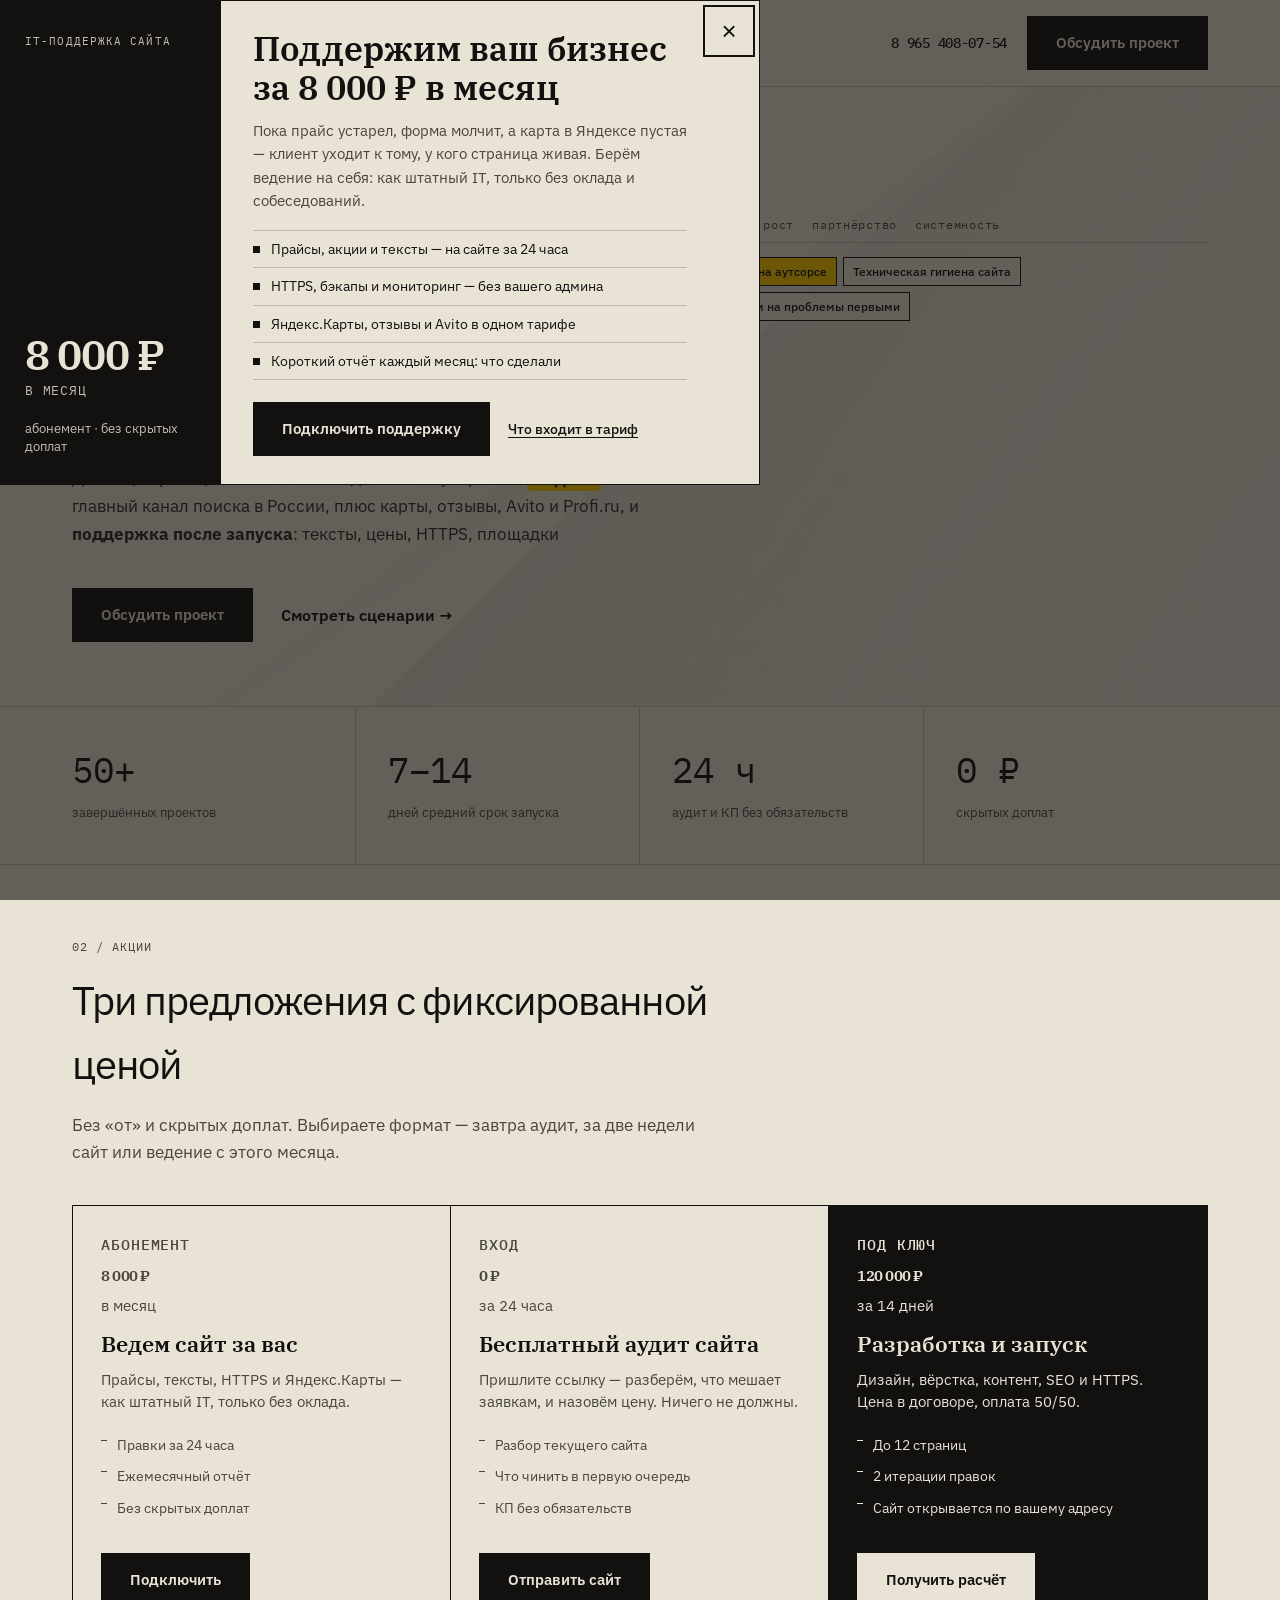
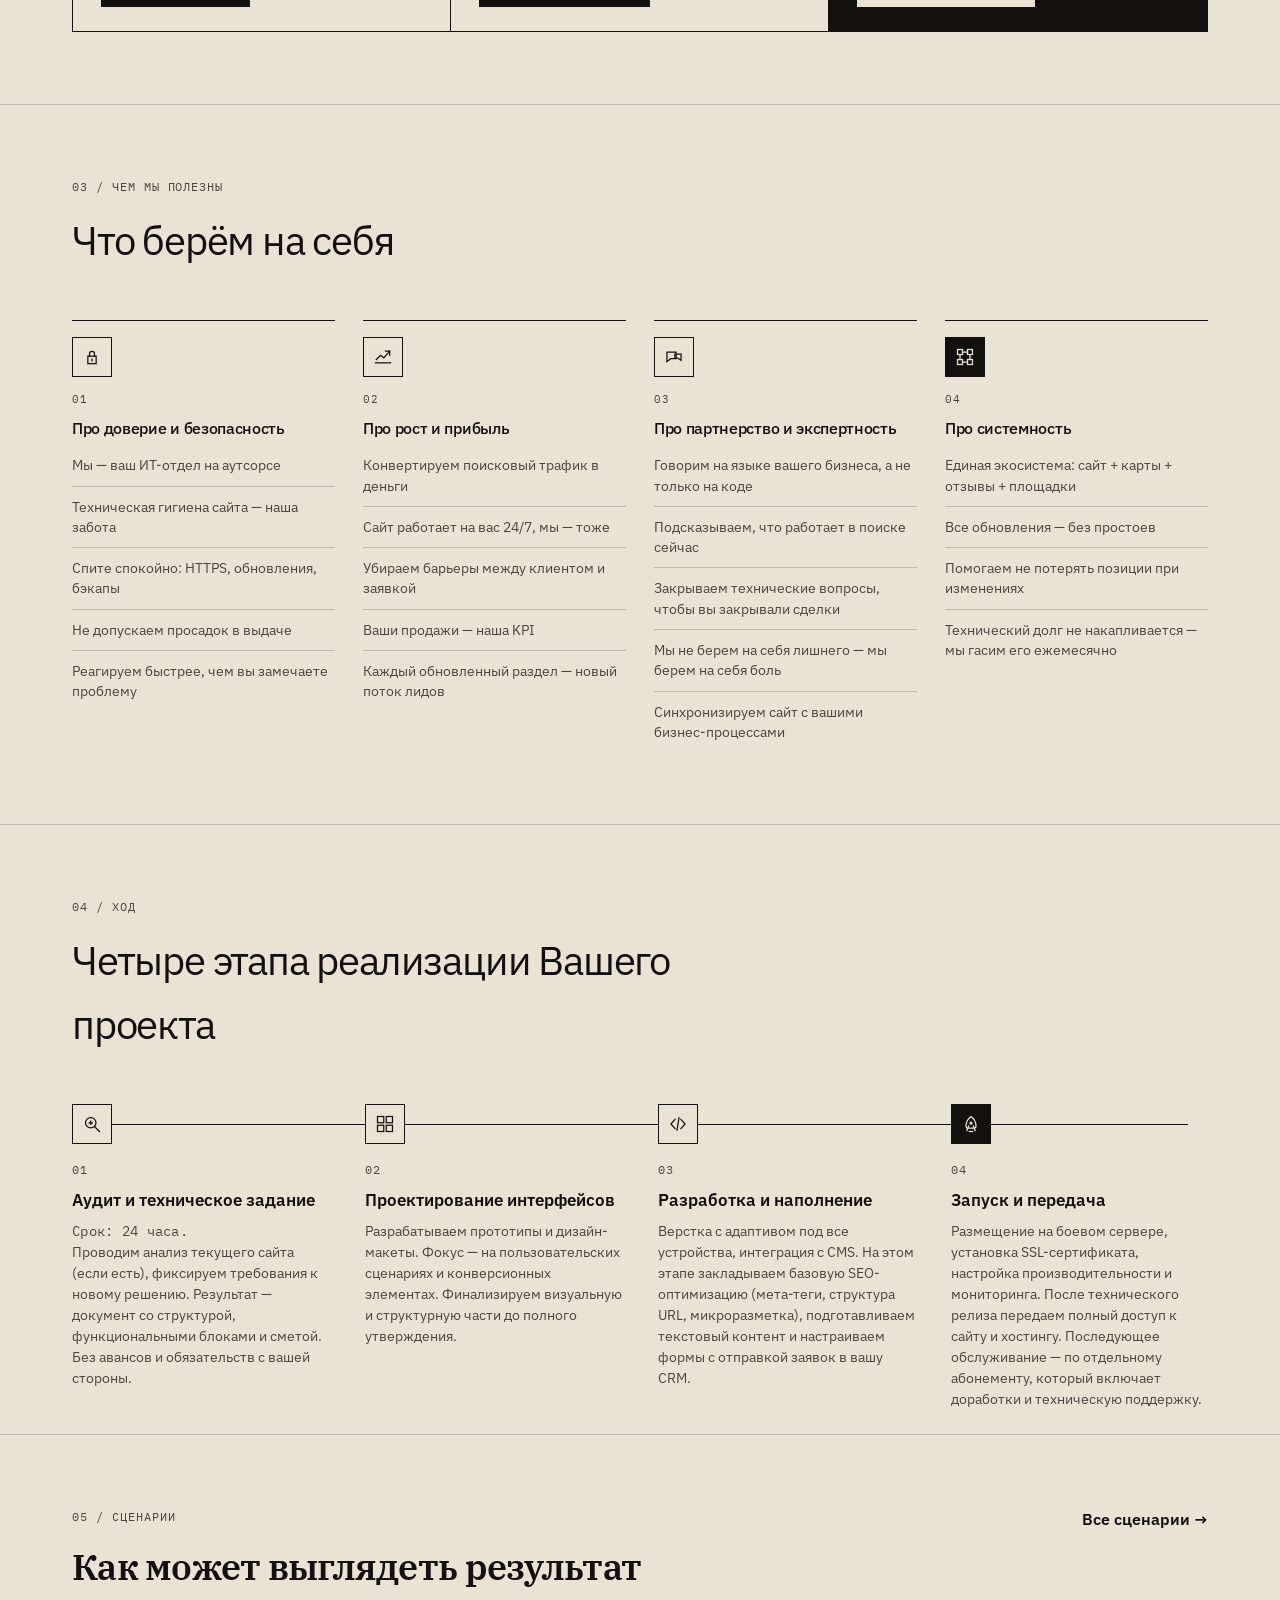
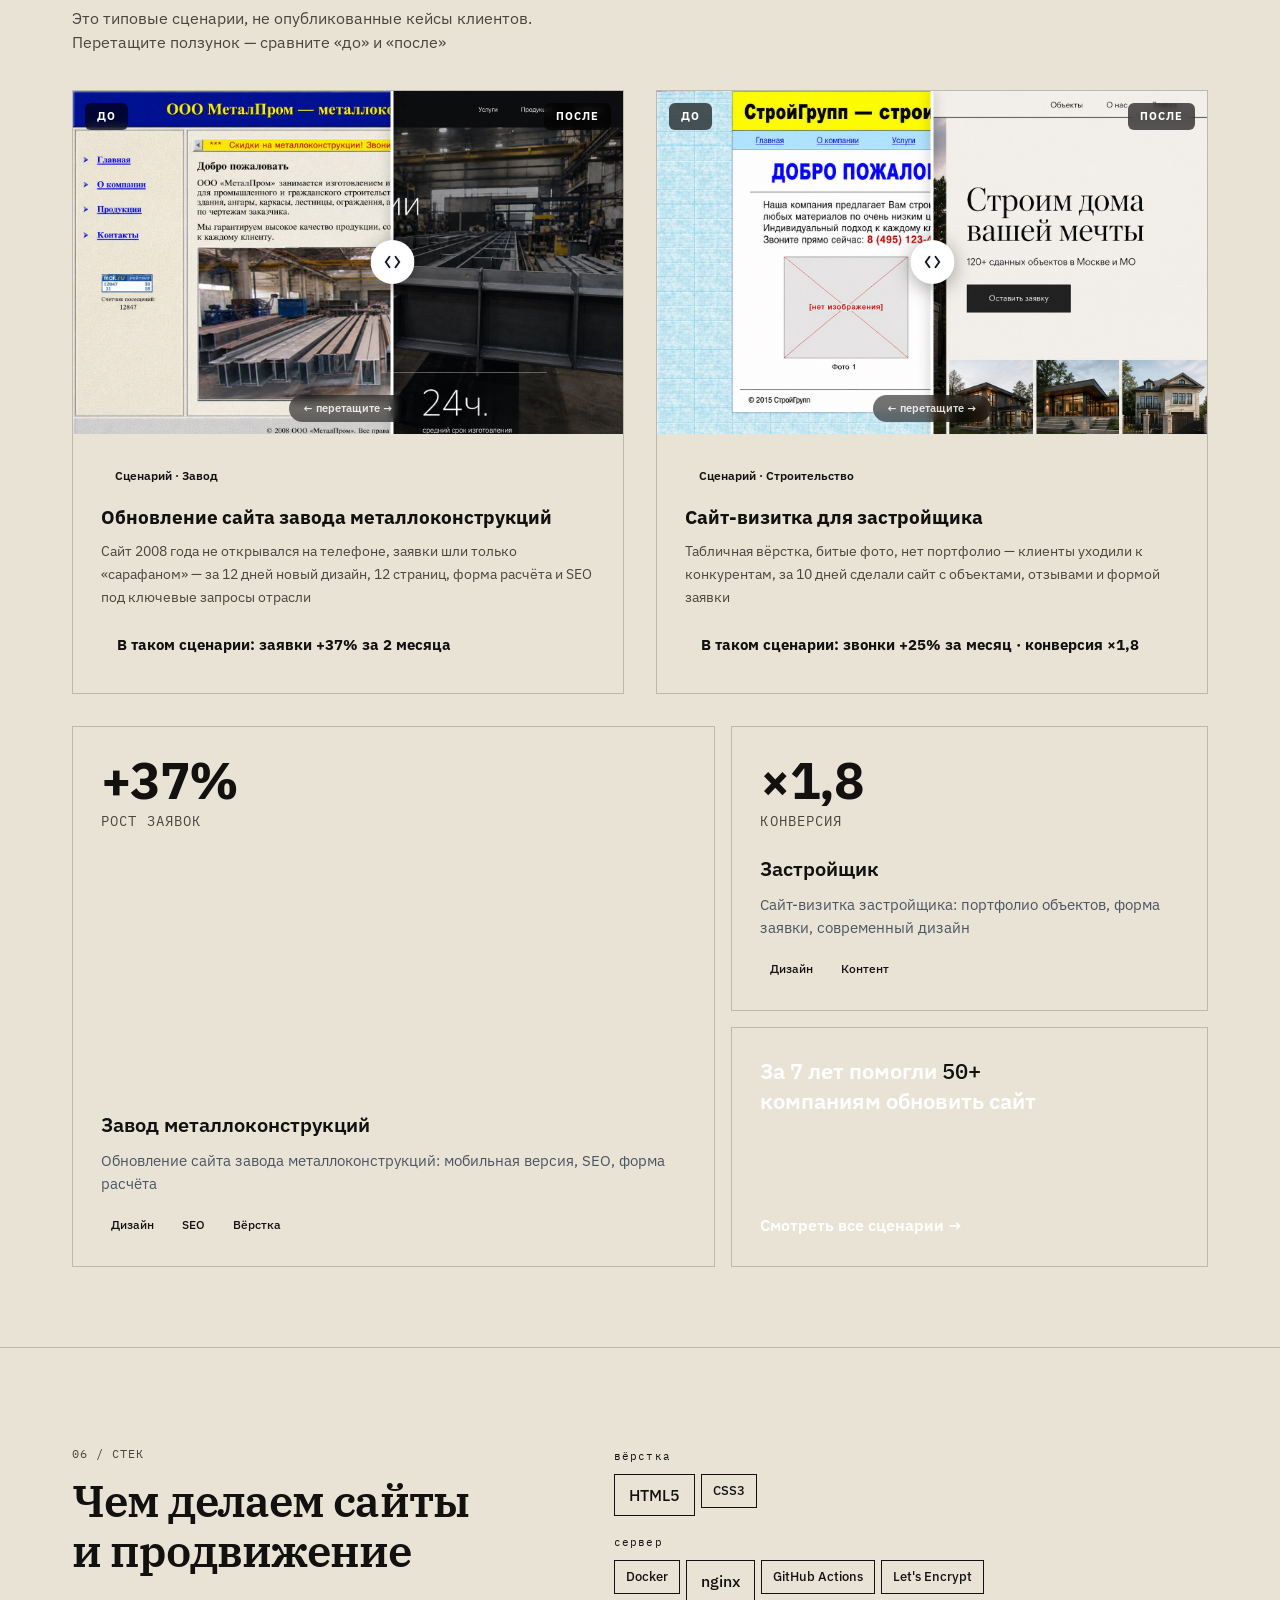
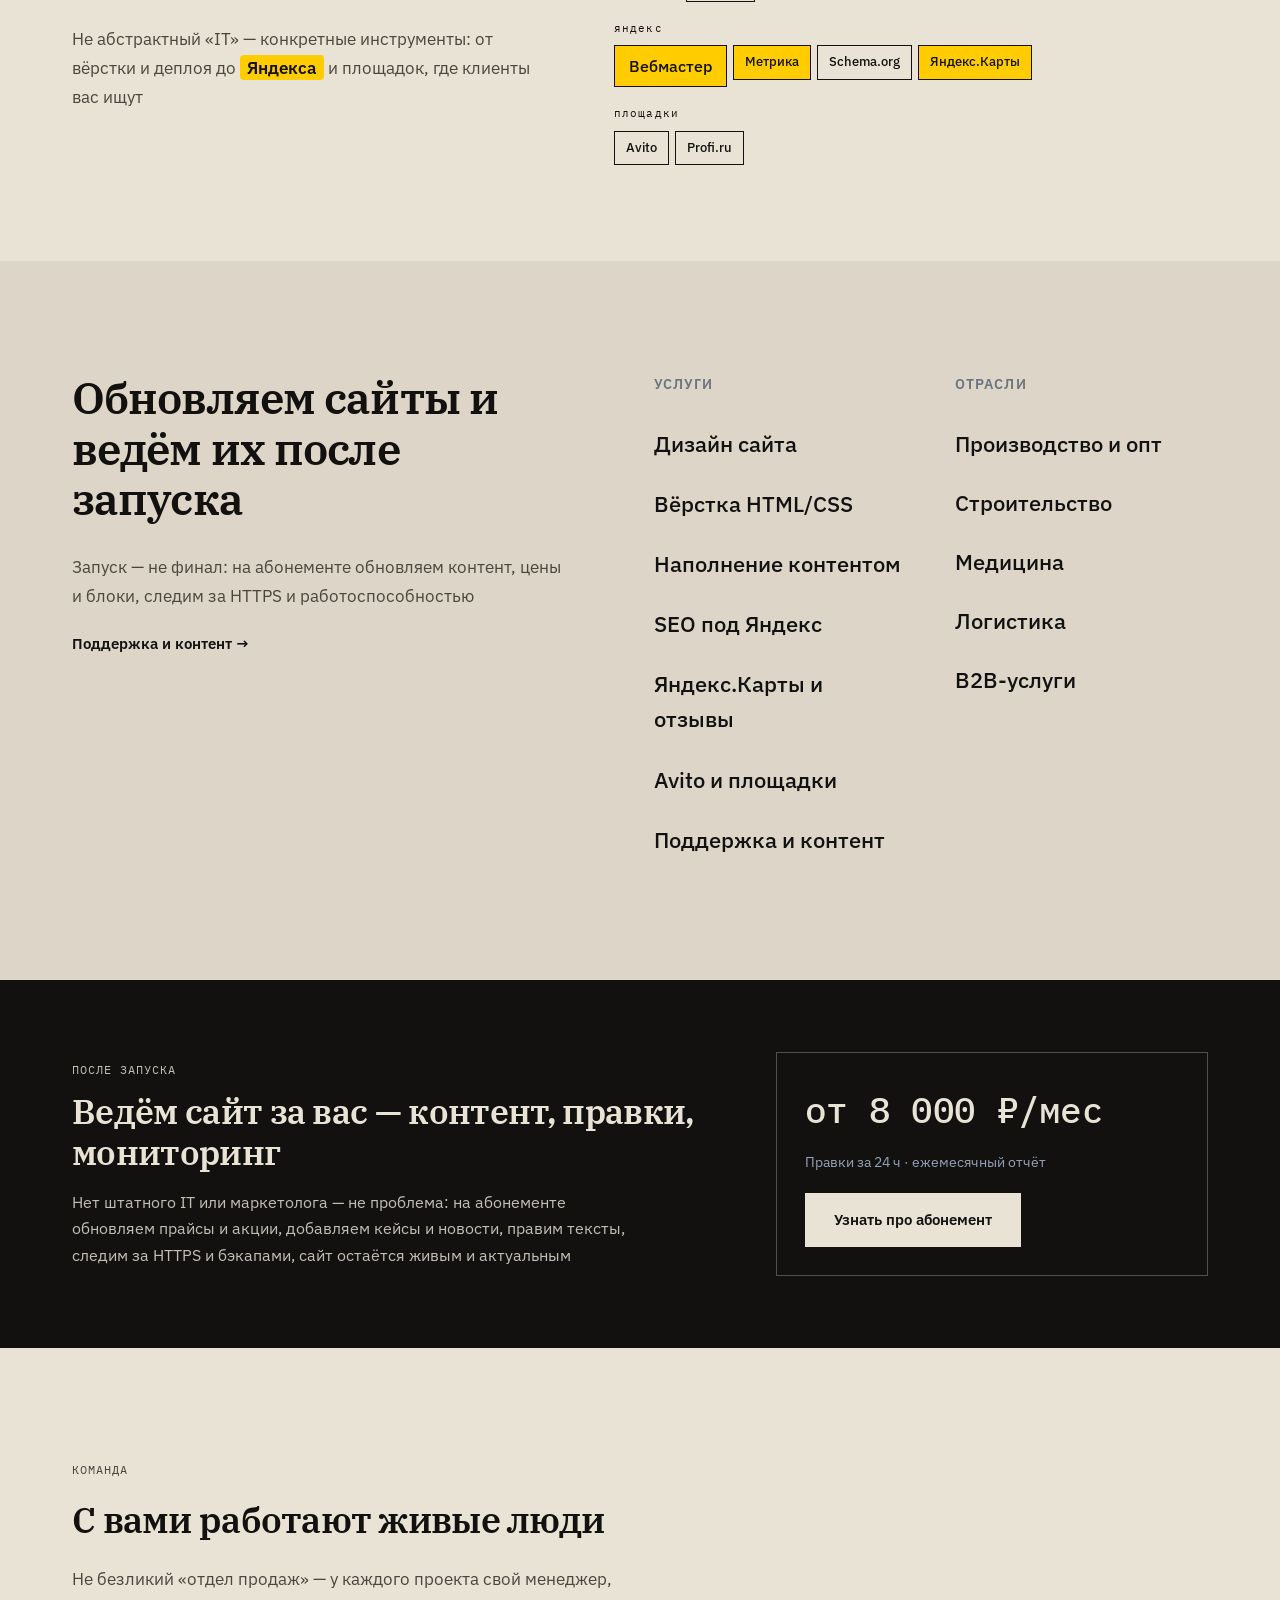
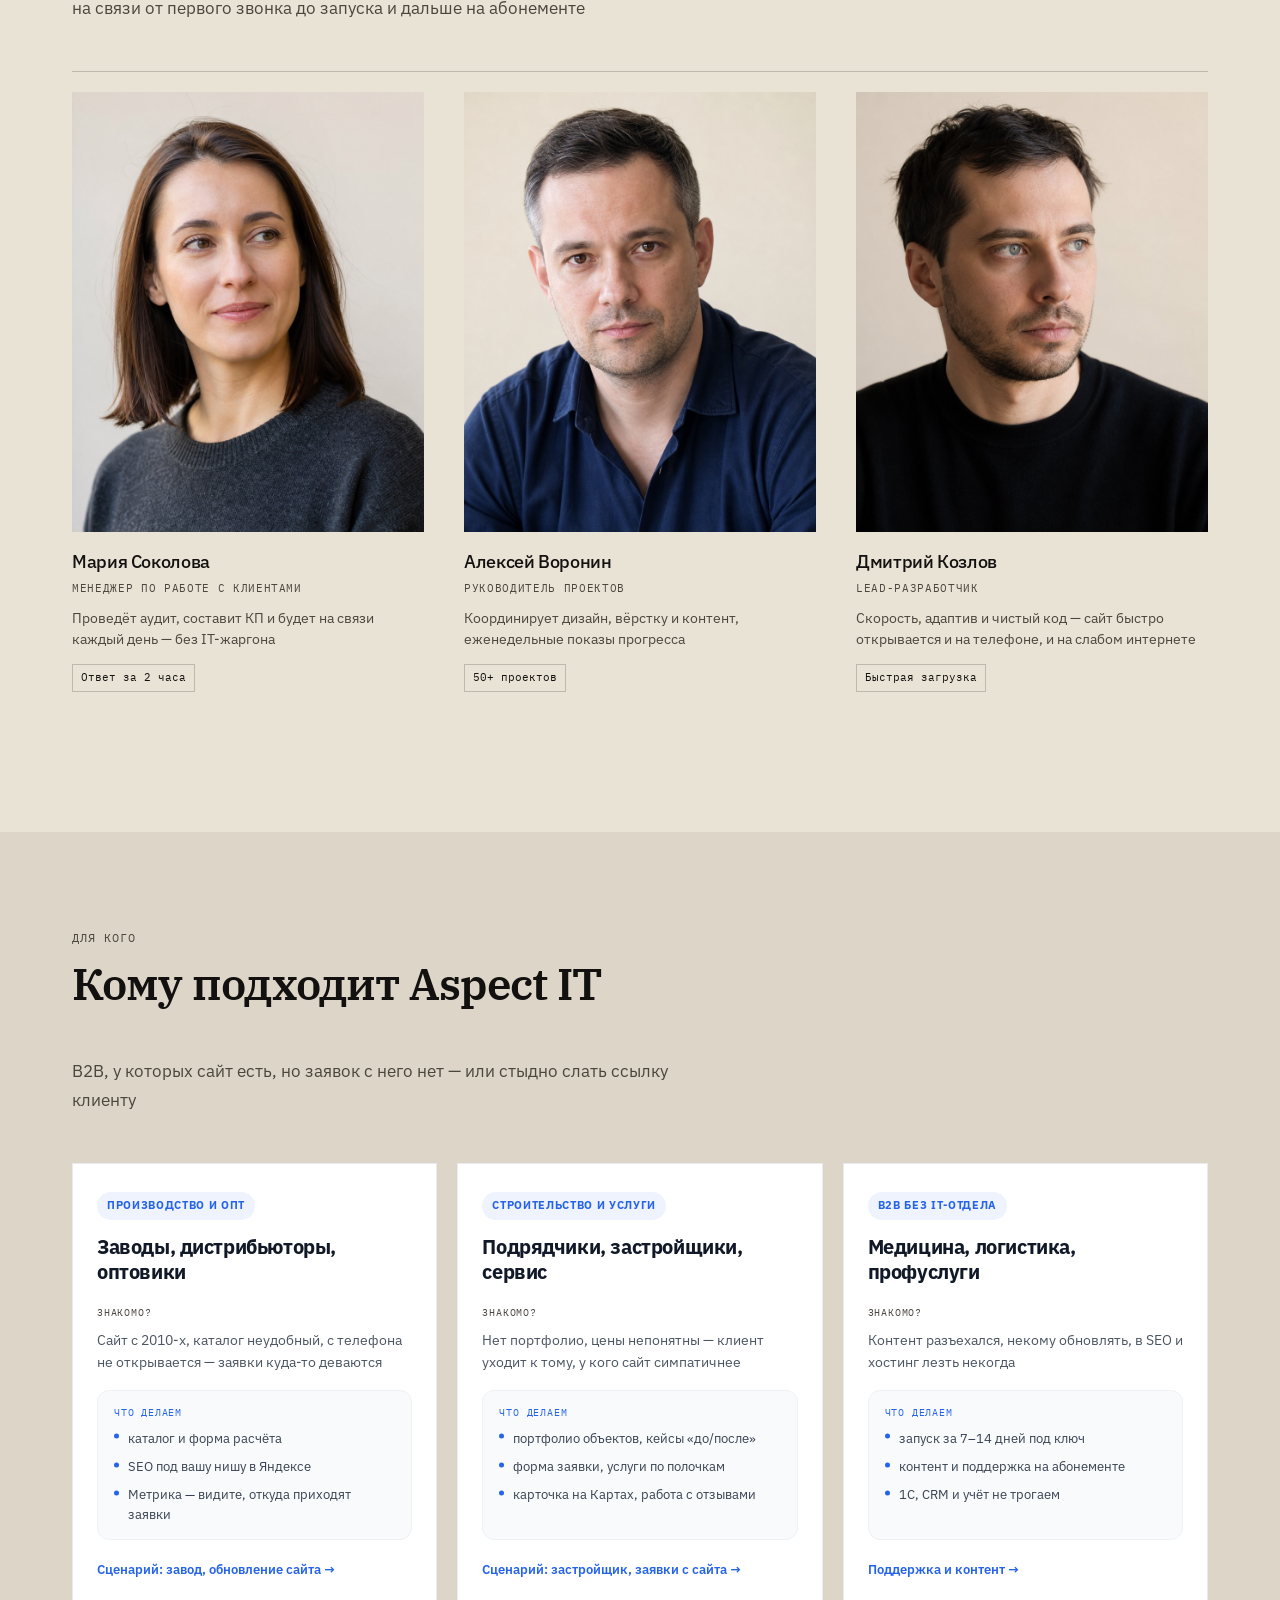
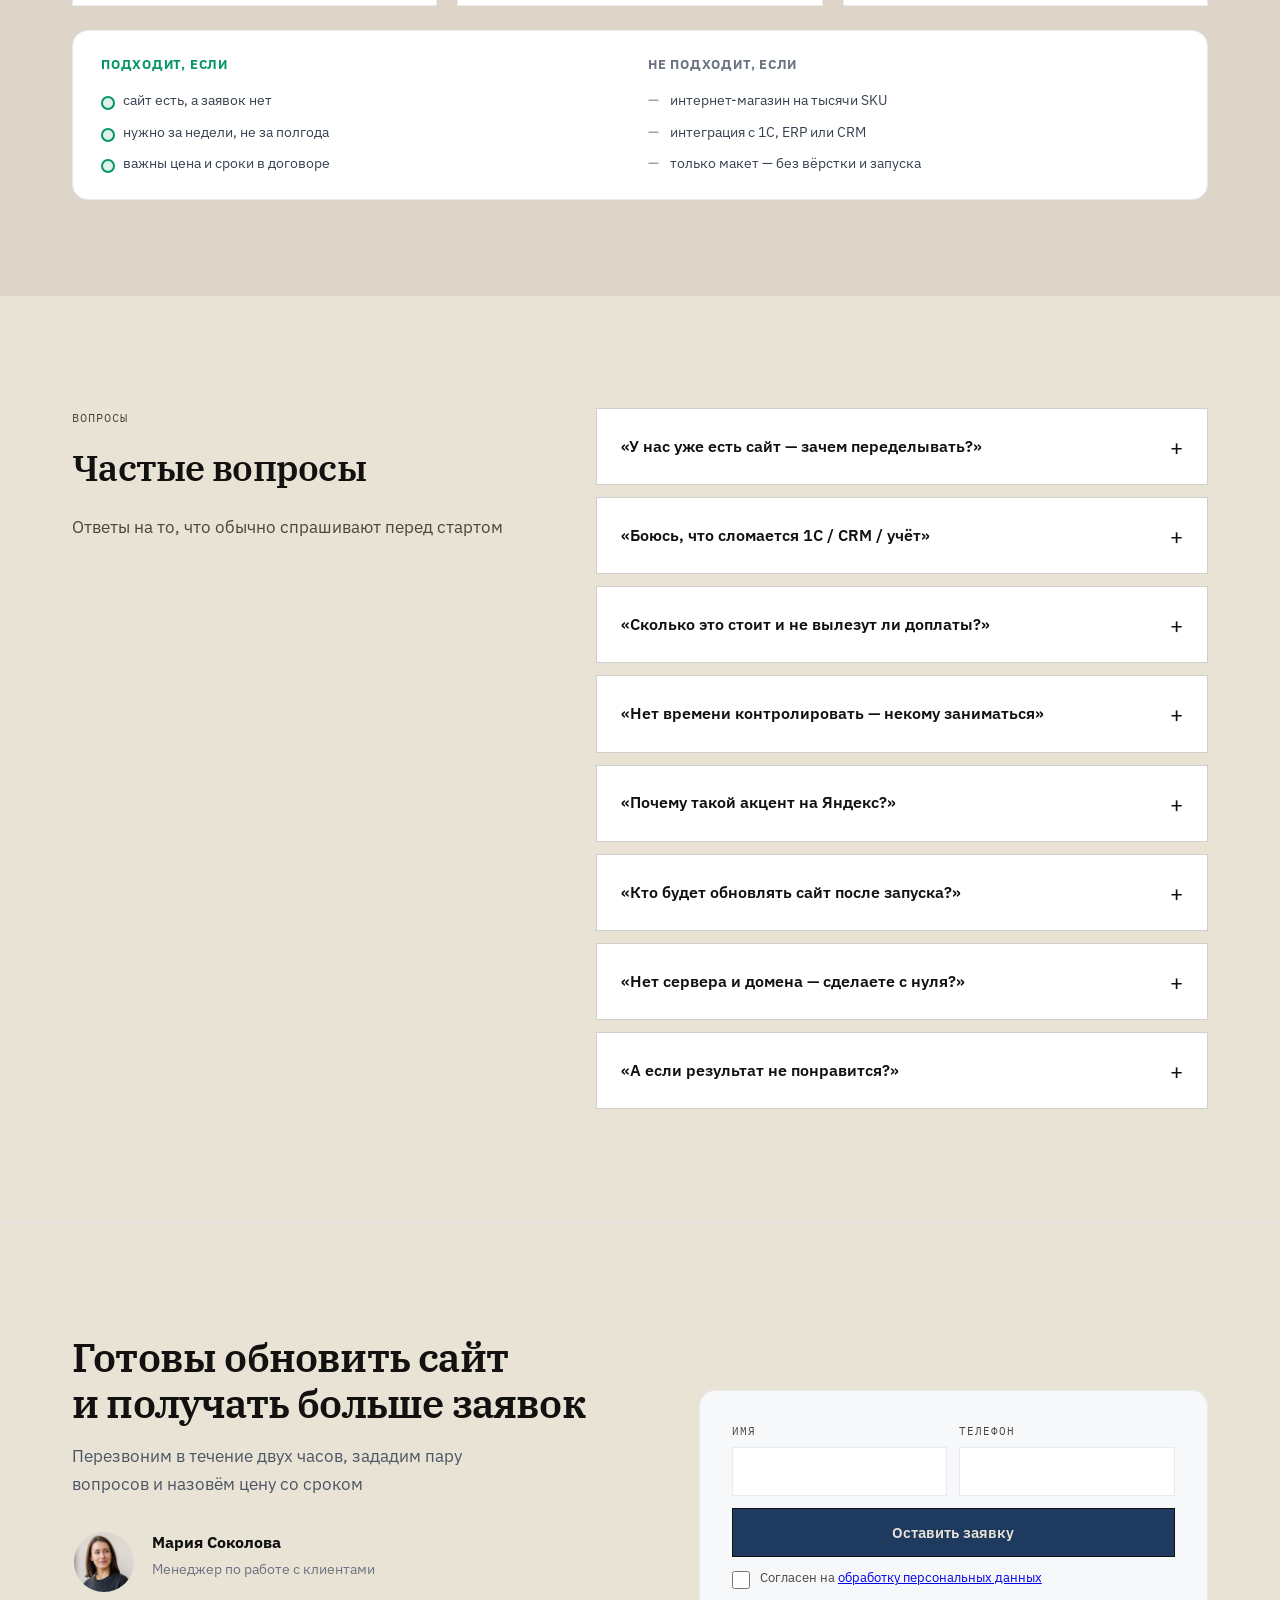
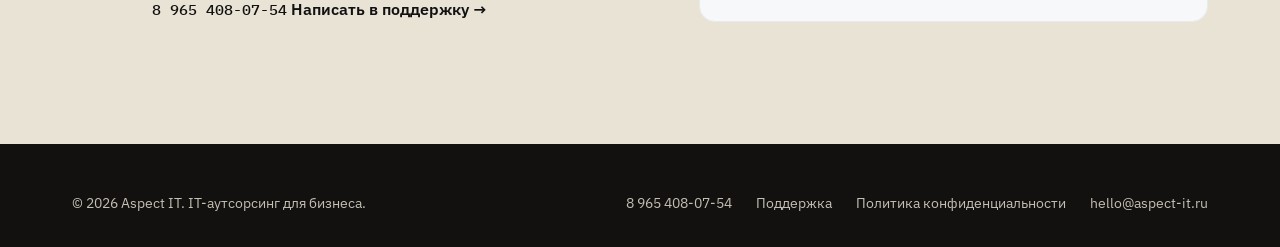
==== commit 24c7b44b: "Use paper-colored type on the turnkey offer so the copy is readable on ink. Co-authored-by: Cursor <" ====
--- a/index.html
+++ b/index.html
@@ -39,7 +39,7 @@
     <link rel="preconnect" href="https://fonts.gstatic.com" crossorigin />
     <link rel="dns-prefetch" href="https://mc.yandex.ru" />
     <link href="https://fonts.googleapis.com/css2?family=IBM+Plex+Mono:wght@400;500&family=IBM+Plex+Sans:wght@300;400;500;600;700&family=IBM+Plex+Serif:ital,wght@0,400;0,500;0,600;0,700&display=swap" rel="stylesheet" />
-    <link rel="stylesheet" href="/css/styles.css?v=54" />
+    <link rel="stylesheet" href="/css/styles.css?v=55" />
     <script>document.documentElement.classList.add('js');</script>
     <script type="application/ld+json">
     {
--- a/css/styles.css
+++ b/css/styles.css
@@ -3873,11 +3873,6 @@
     border-right: 0;
 }
 
-.home-offer--featured {
-    background: var(--ink);
-    color: var(--paper);
-}
-
 .home-offer-kicker {
     margin: 0;
     font-family: var(--font-mono);
@@ -3888,13 +3883,6 @@
     color: var(--text-muted);
 }
 
-.home-offer--featured .home-offer-kicker,
-.home-offer--featured .home-offer-period,
-.home-offer--featured p,
-.home-offer--featured li {
-    color: #c4bfb3;
-}
-
 .home-offer-price {
     margin: 8px 0 0;
     font-family: var(--font-serif);
@@ -3955,10 +3943,27 @@
     align-self: flex-start;
 }
 
+.home-offer--featured {
+    background: var(--ink);
+    color: var(--paper);
+    -webkit-text-fill-color: var(--paper);
+}
+
+.home-offer--featured .home-offer-kicker,
+.home-offer--featured .home-offer-price,
+.home-offer--featured .home-offer-period,
+.home-offer--featured h3,
+.home-offer--featured p,
+.home-offer--featured li {
+    color: var(--paper);
+    -webkit-text-fill-color: var(--paper);
+}
+
 .home-offer--featured .btn-ia {
     background: var(--paper);
     color: var(--ink);
     border-color: var(--paper);
+    -webkit-text-fill-color: var(--ink);
 }
 
 @media (hover: hover) {
@@ -3966,12 +3971,8 @@
         background: transparent;
         color: var(--paper);
         border-color: var(--paper);
-    }
-}
-
-.home-offer--featured h3,
-.home-offer--featured .home-offer-price {
-    color: var(--paper);
+        -webkit-text-fill-color: var(--paper);
+    }
 }
 
 @media (max-width: 900px) {
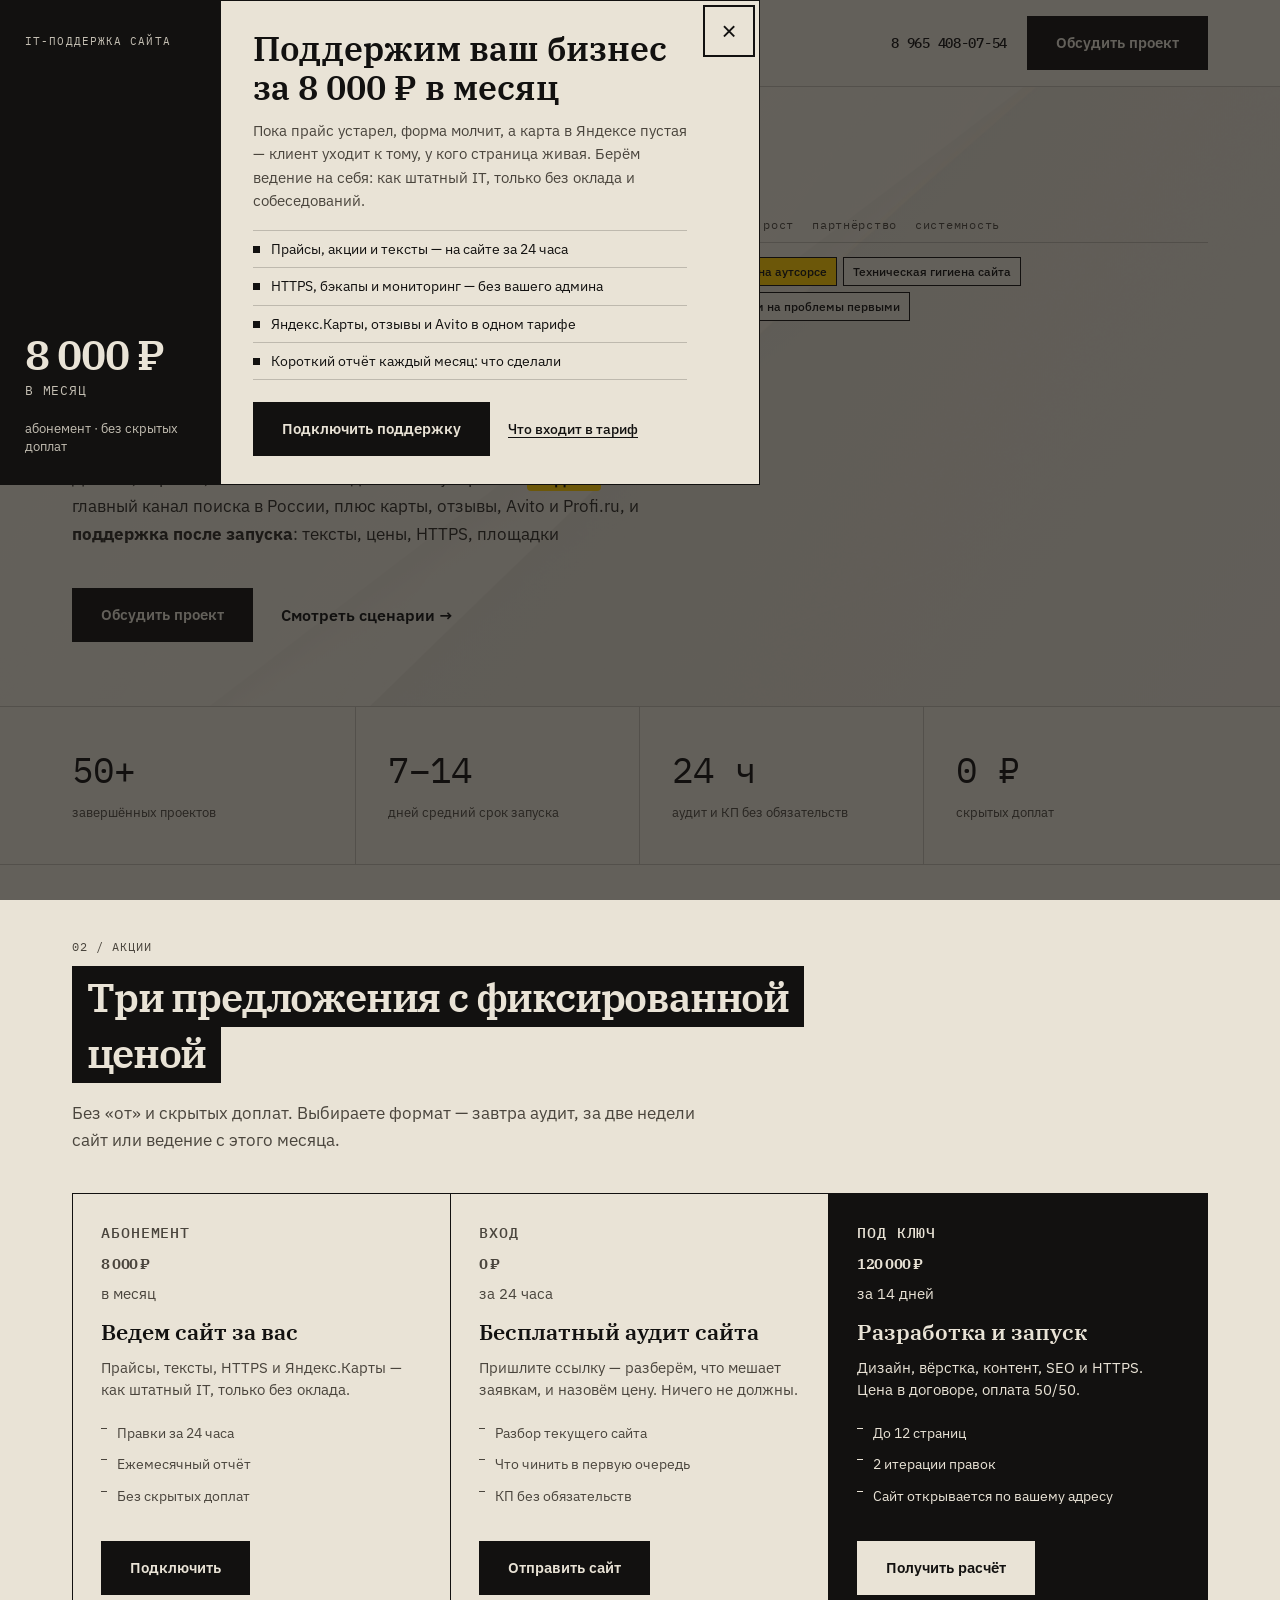
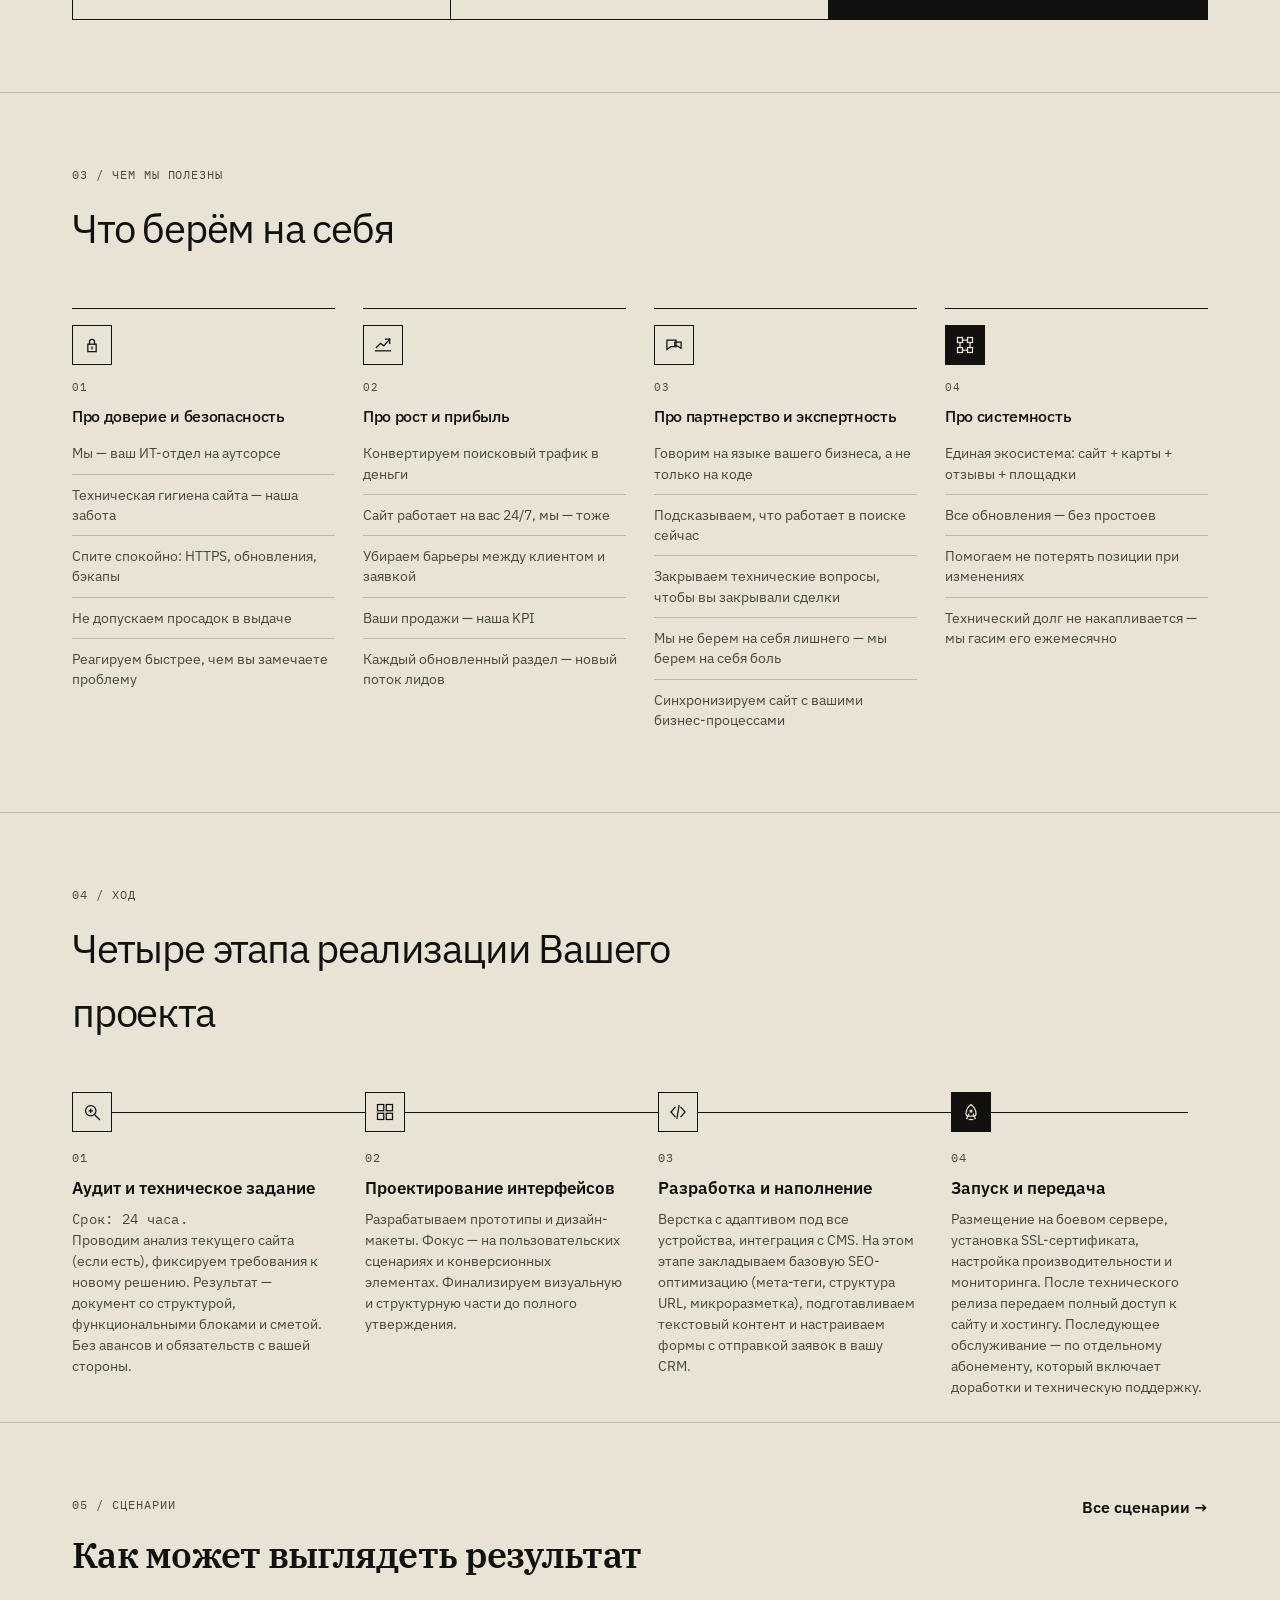
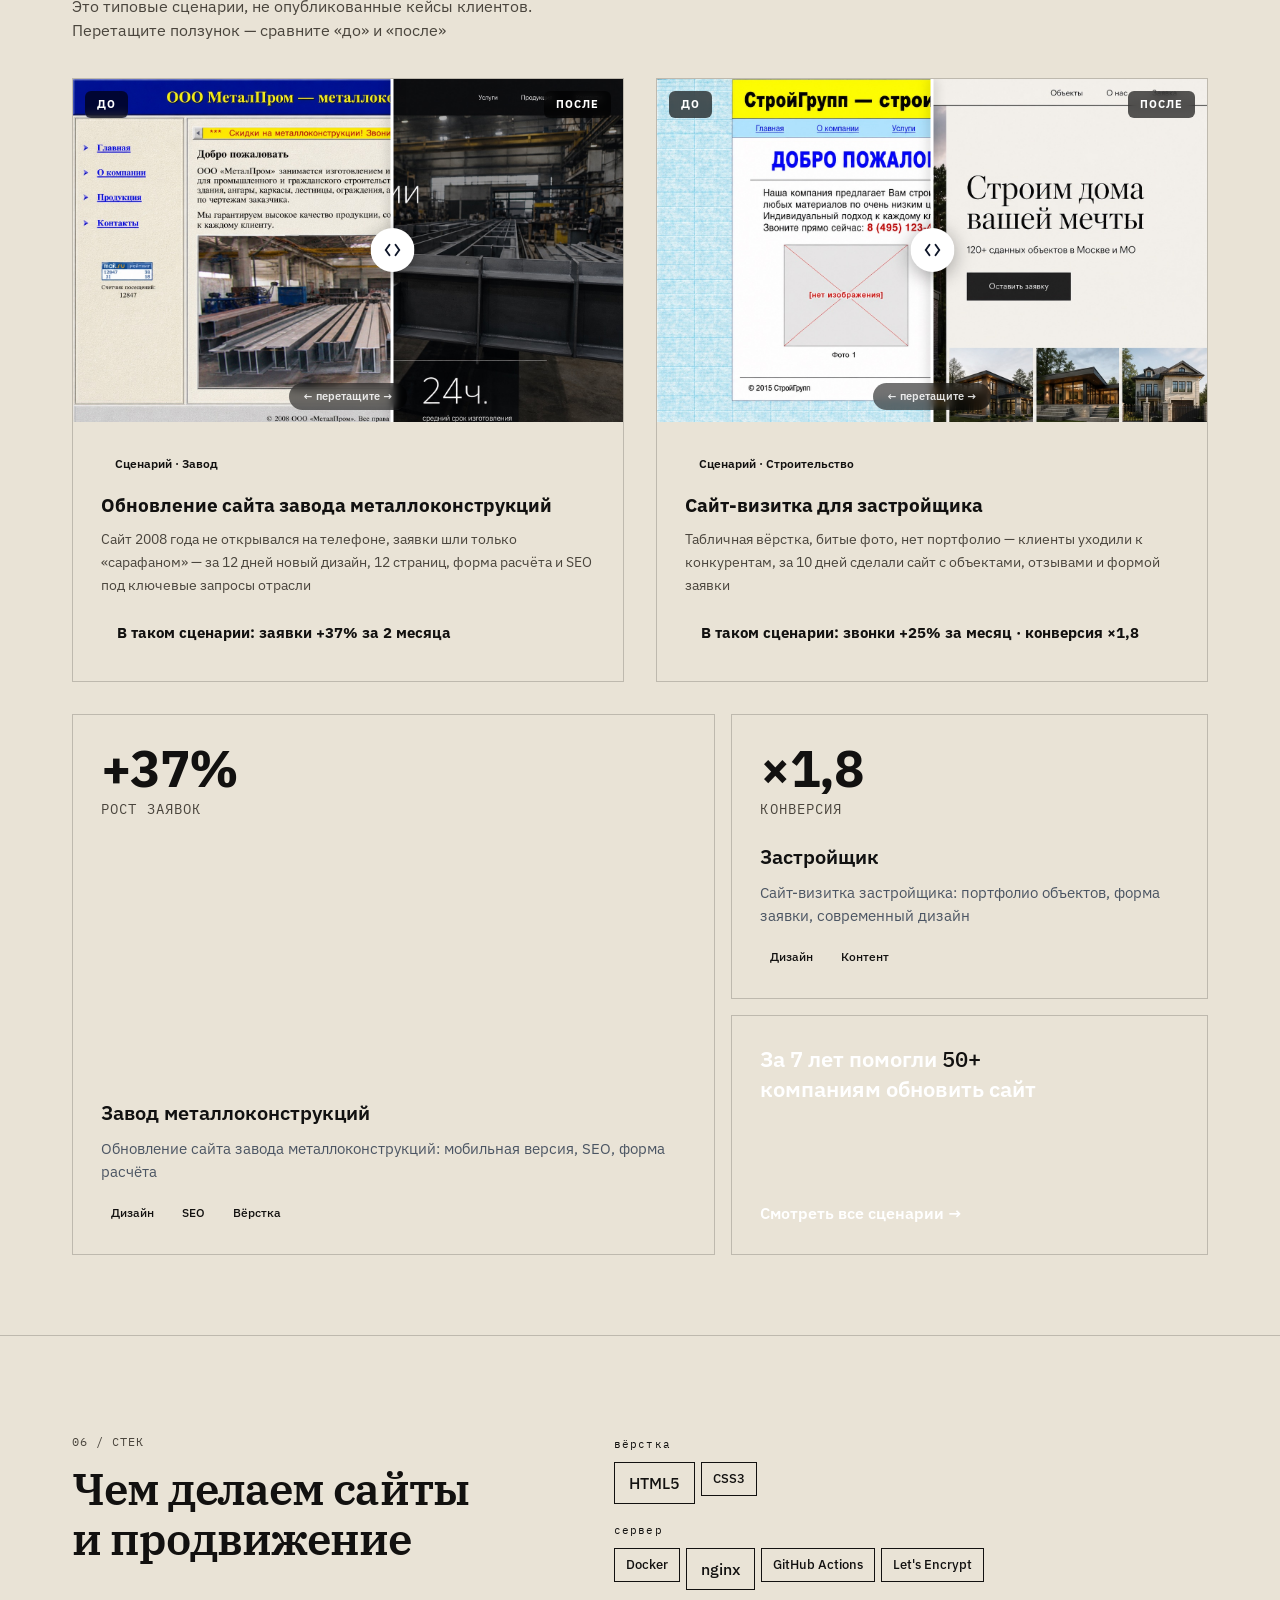
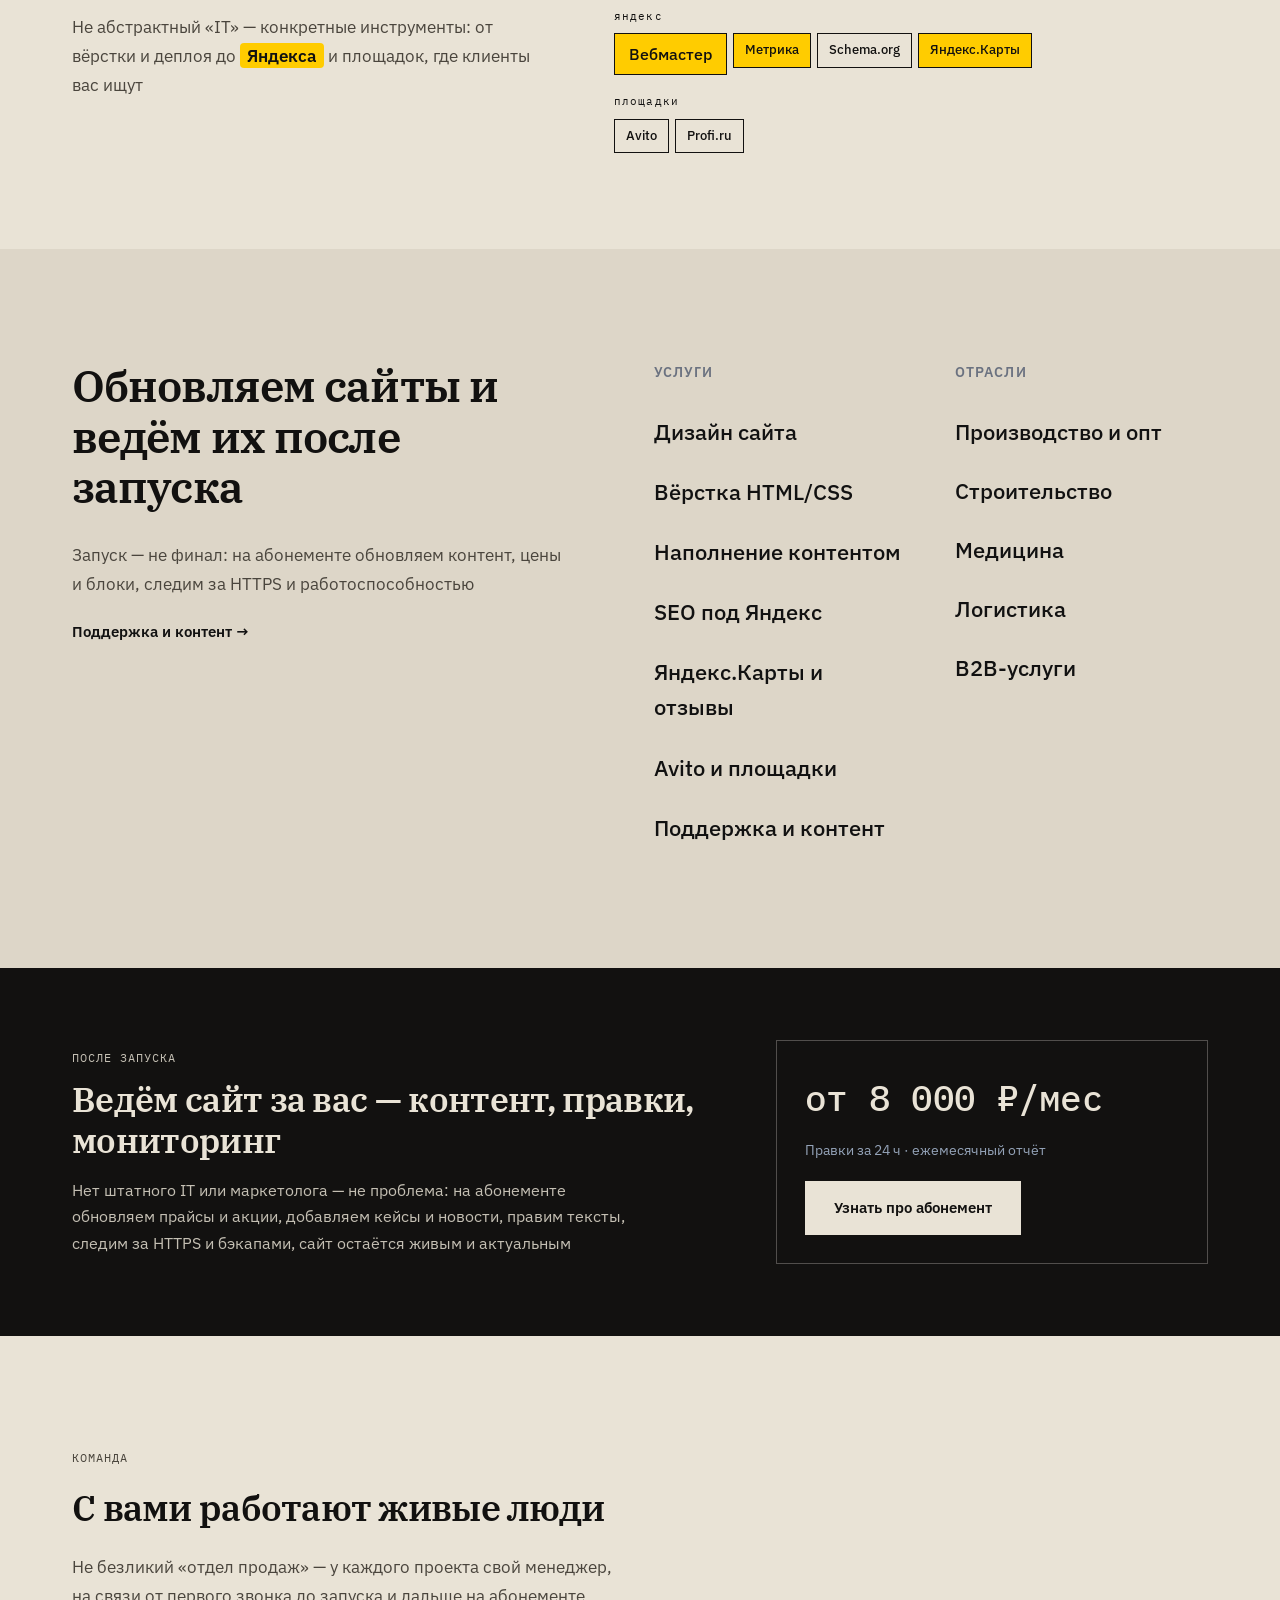
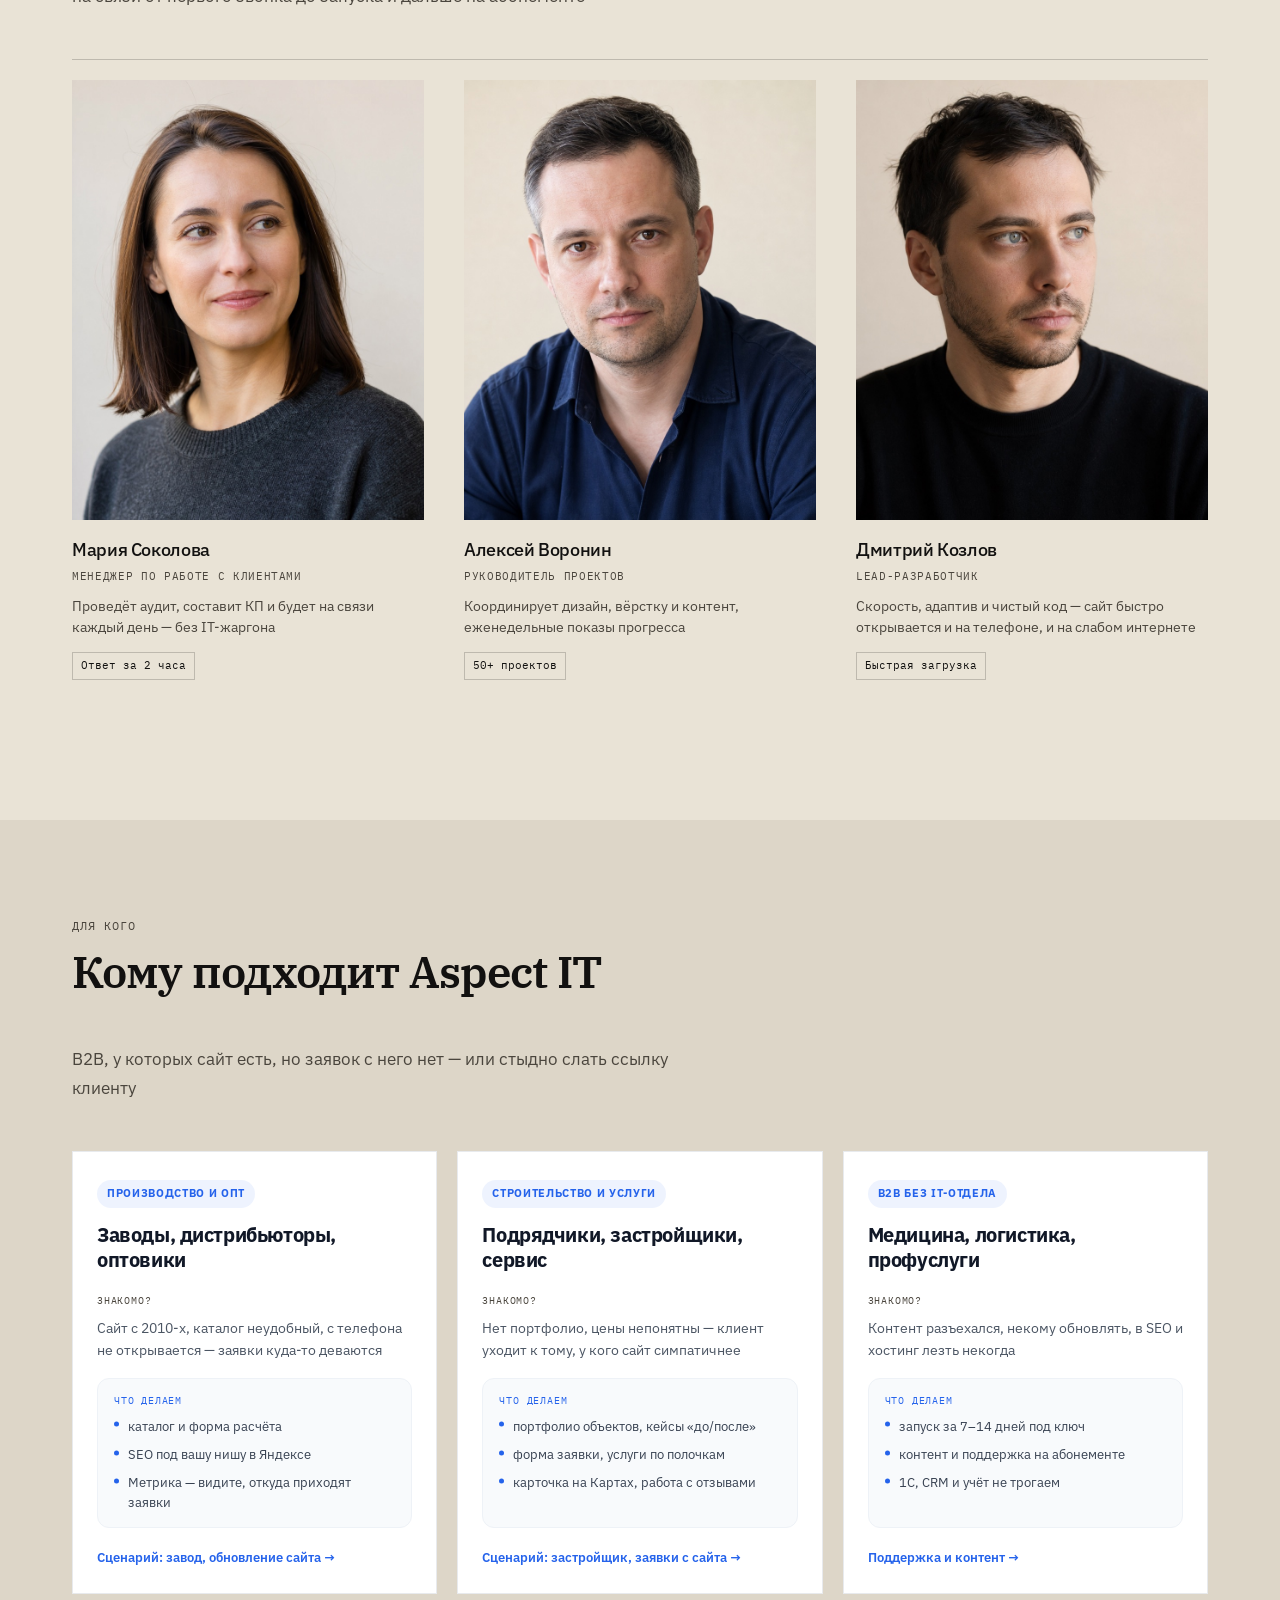
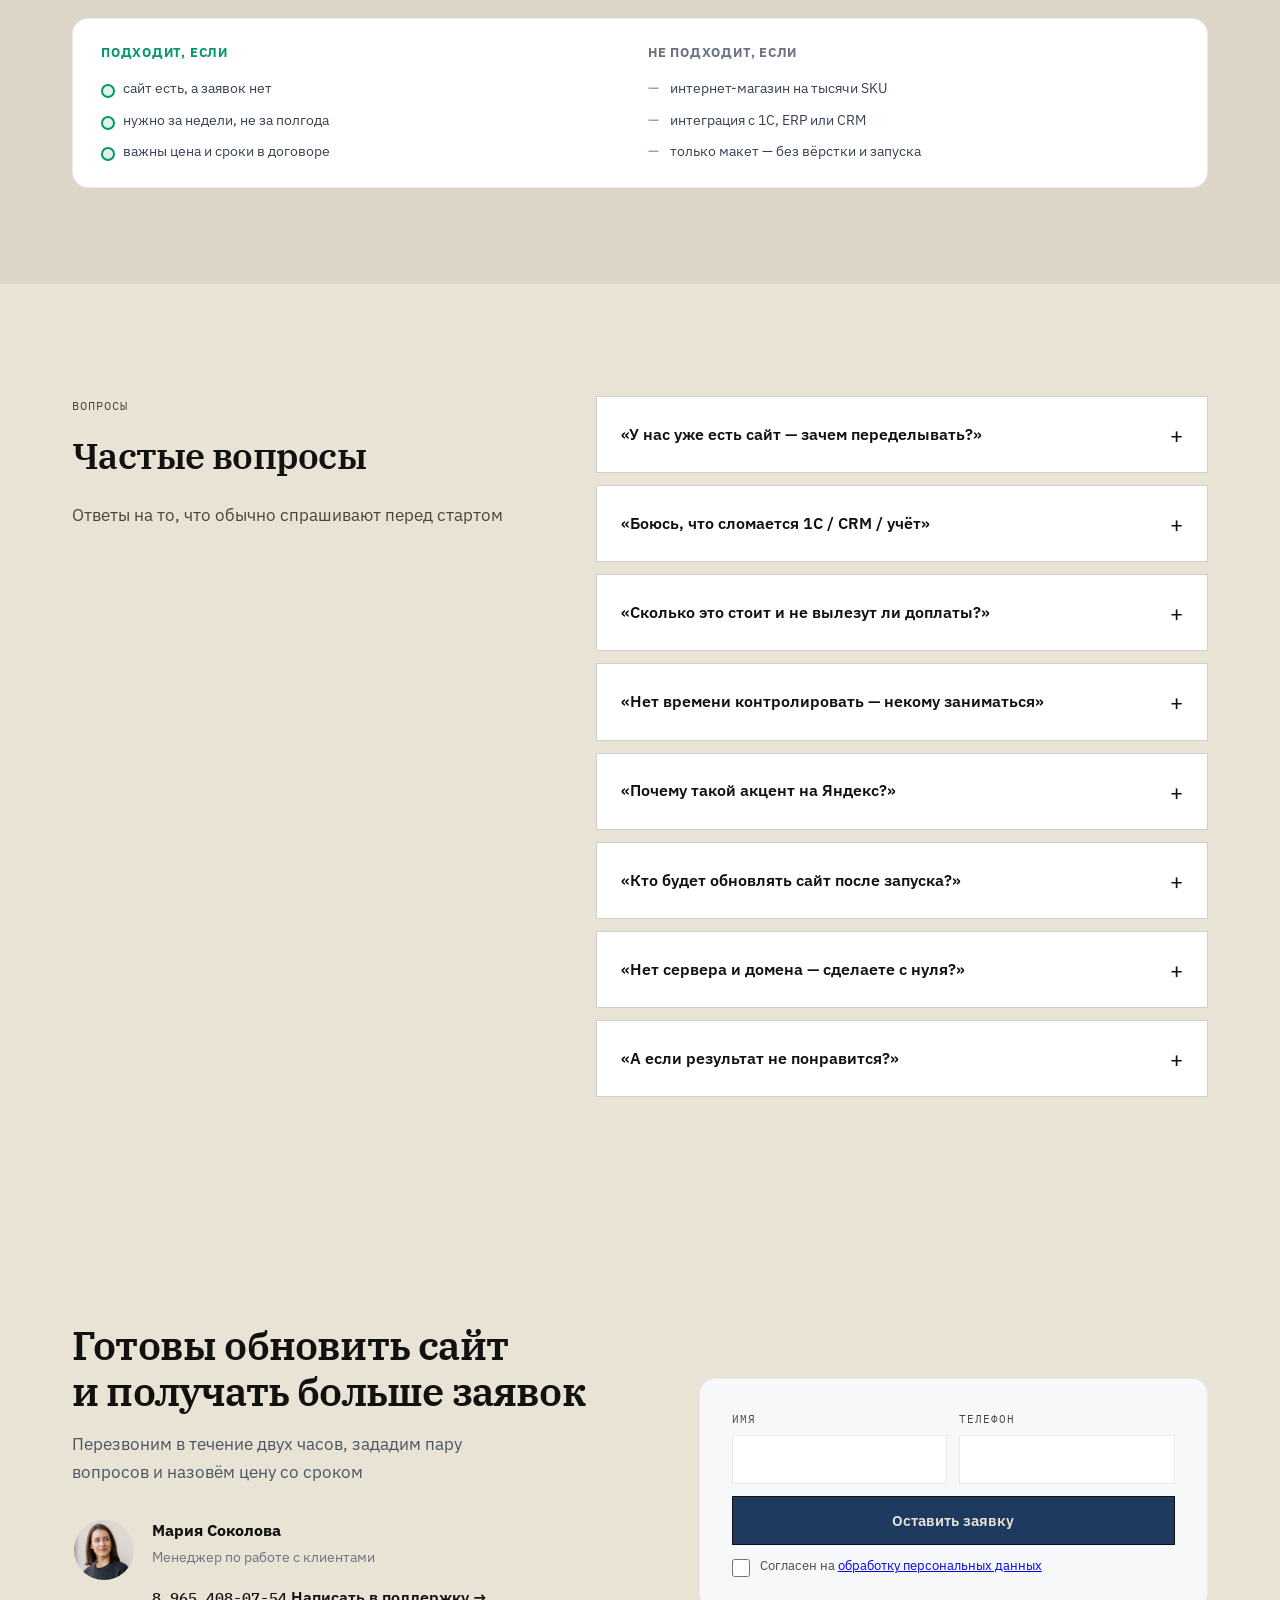
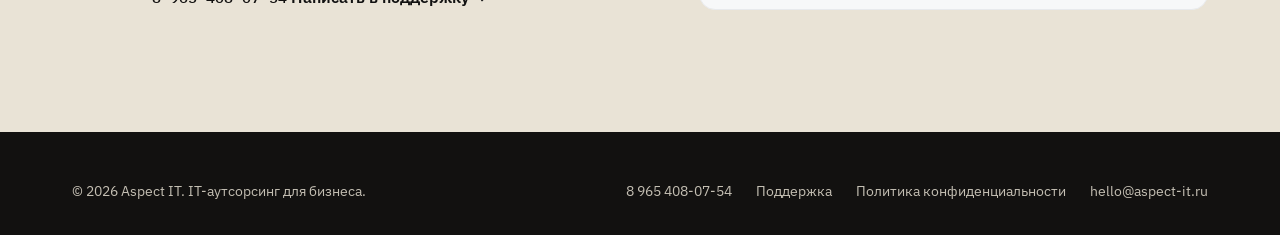
==== commit 60f85f0e: "Fill the offers heading with ink so it matches the turnkey card. Co-authored-by: Cursor <cursoragent" ====
--- a/index.html
+++ b/index.html
@@ -39,7 +39,7 @@
     <link rel="preconnect" href="https://fonts.gstatic.com" crossorigin />
     <link rel="dns-prefetch" href="https://mc.yandex.ru" />
     <link href="https://fonts.googleapis.com/css2?family=IBM+Plex+Mono:wght@400;500&family=IBM+Plex+Sans:wght@300;400;500;600;700&family=IBM+Plex+Serif:ital,wght@0,400;0,500;0,600;0,700&display=swap" rel="stylesheet" />
-    <link rel="stylesheet" href="/css/styles.css?v=55" />
+    <link rel="stylesheet" href="/css/styles.css?v=56" />
     <script>document.documentElement.classList.add('js');</script>
     <script type="application/ld+json">
     {
@@ -231,7 +231,7 @@
     <section class="home-offers" id="offers" aria-labelledby="offers-title">
         <div class="container">
             <p class="section-label">02 / Акции</p>
-            <h2 class="home-offers-title" id="offers-title">Три предложения с фиксированной ценой</h2>
+            <h2 class="home-offers-title" id="offers-title"><span>Три предложения с фиксированной ценой</span></h2>
             <p class="home-offers-lead">Без «от» и скрытых доплат. Выбираете формат — завтра аудит, за две недели сайт или ведение с этого месяца.</p>
             <div class="home-offers-grid">
                 <article class="home-offer">
--- a/css/styles.css
+++ b/css/styles.css
@@ -3835,13 +3835,23 @@
 }
 
 .home-offers-title {
-    font-family: var(--font-sans);
-    font-weight: 400;
+    font-family: var(--font-serif);
+    font-weight: 600;
     font-size: clamp(28px, 3.2vw, 40px);
     letter-spacing: -0.03em;
-    margin: 8px 0 16px;
-    max-width: 16em;
+    line-height: 1.4;
+    margin: 8px 0 20px;
+    max-width: 18em;
     color: var(--ink);
+}
+
+.home-offers-title span {
+    background: var(--ink);
+    color: var(--paper);
+    -webkit-text-fill-color: var(--paper);
+    box-decoration-break: clone;
+    -webkit-box-decoration-break: clone;
+    padding: 0.12em 0.38em;
 }
 
 .home-offers-lead {
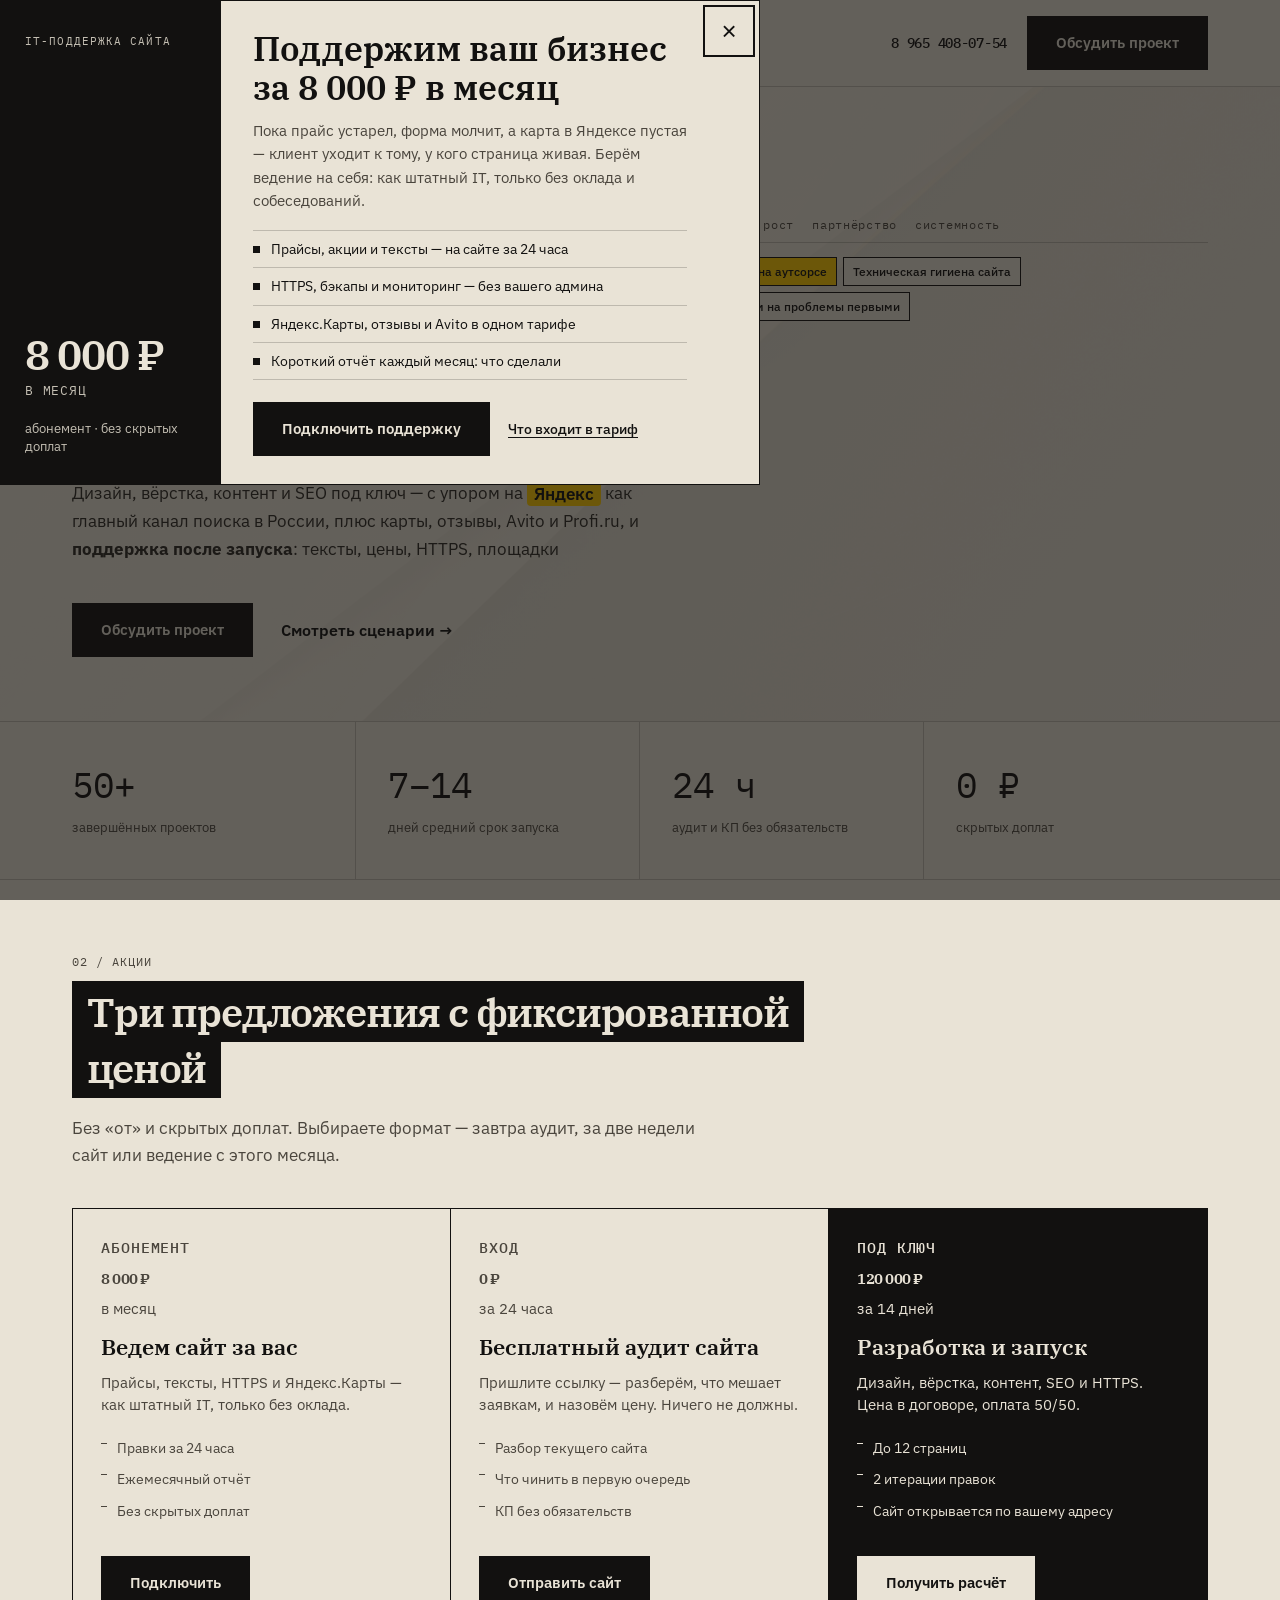
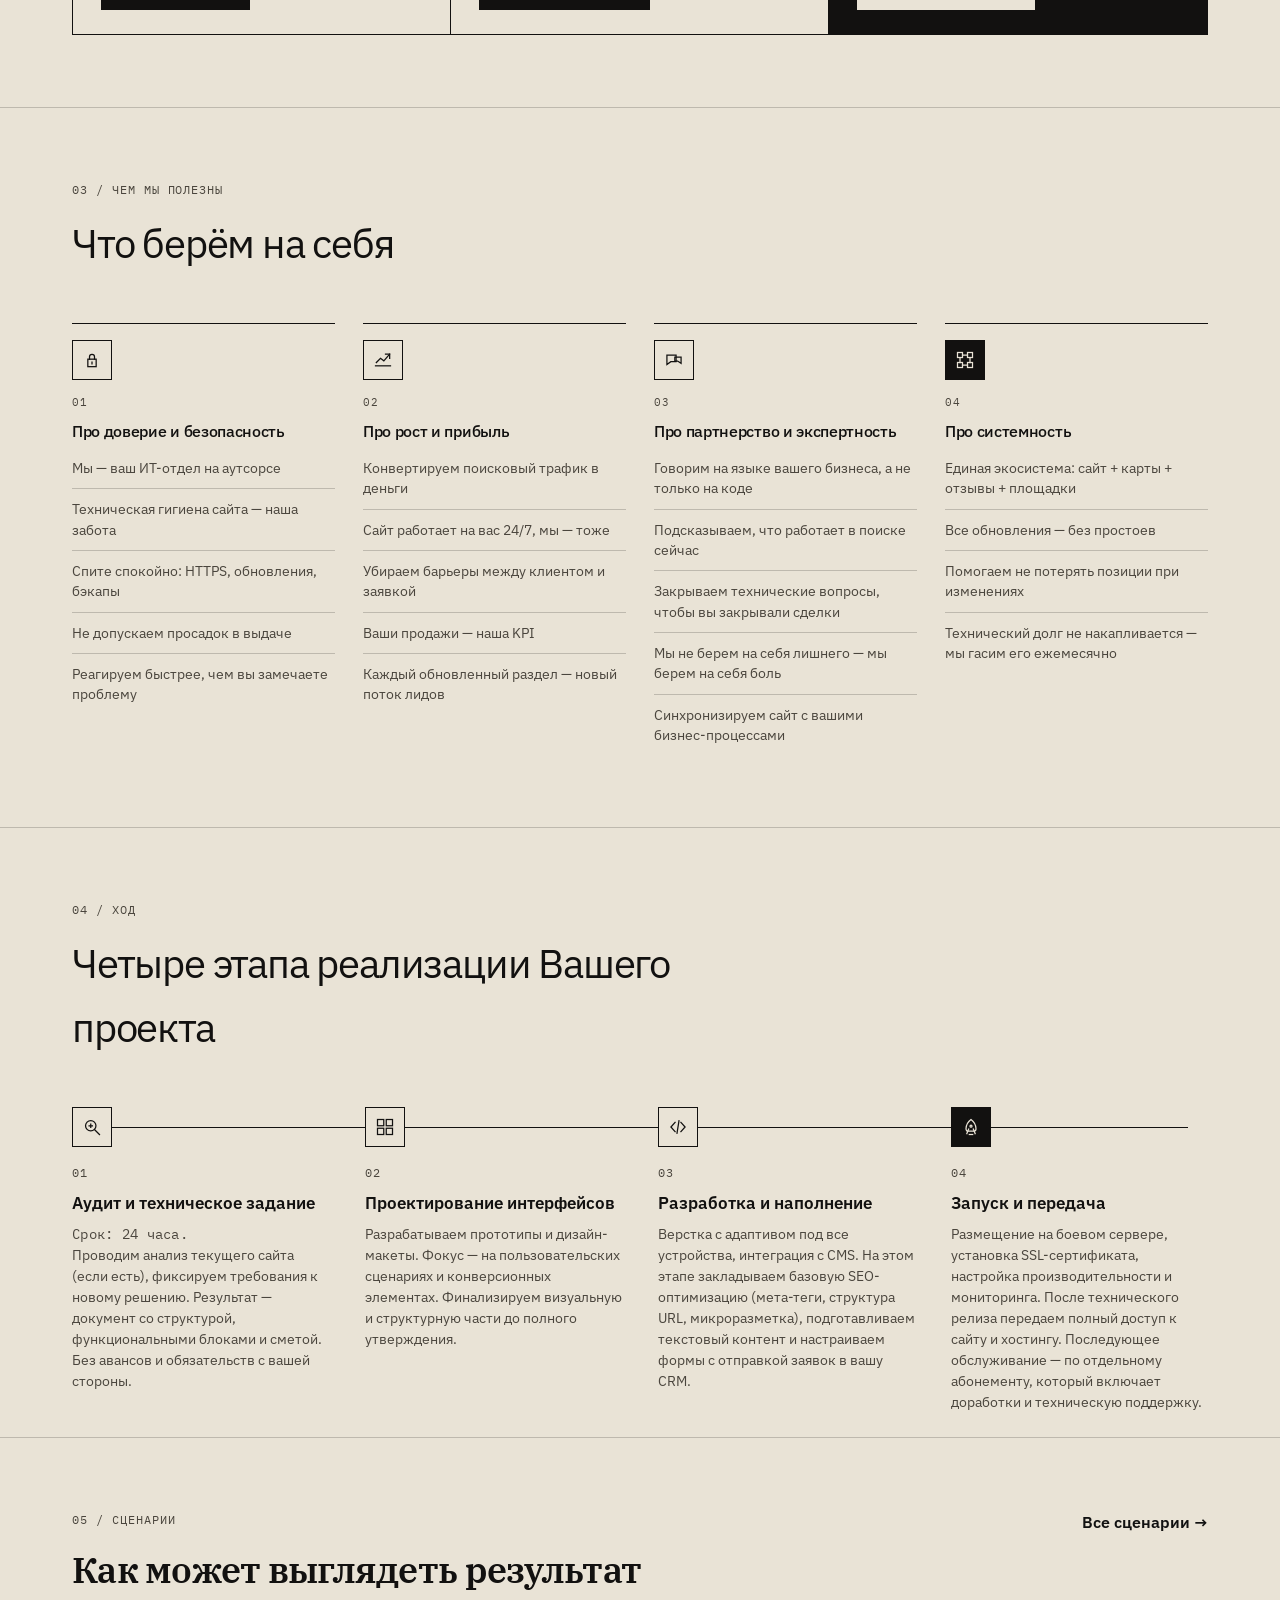
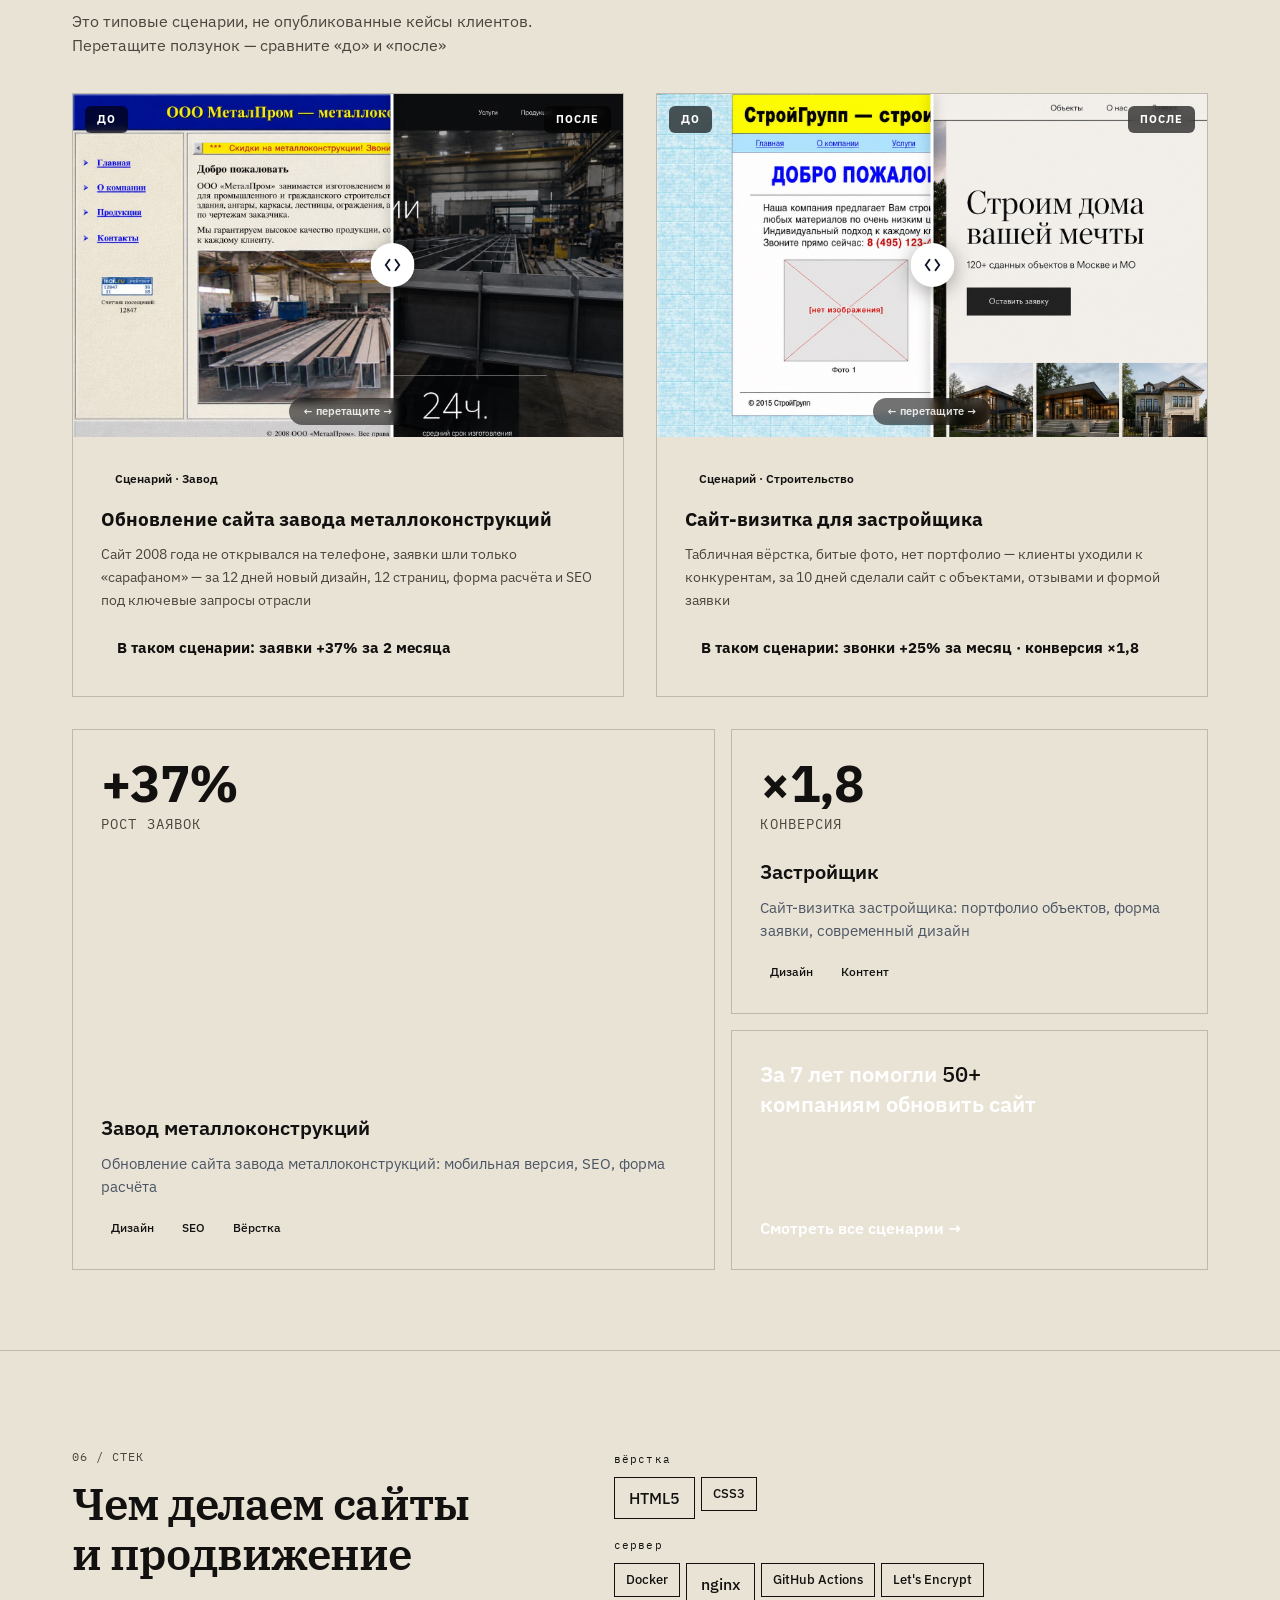
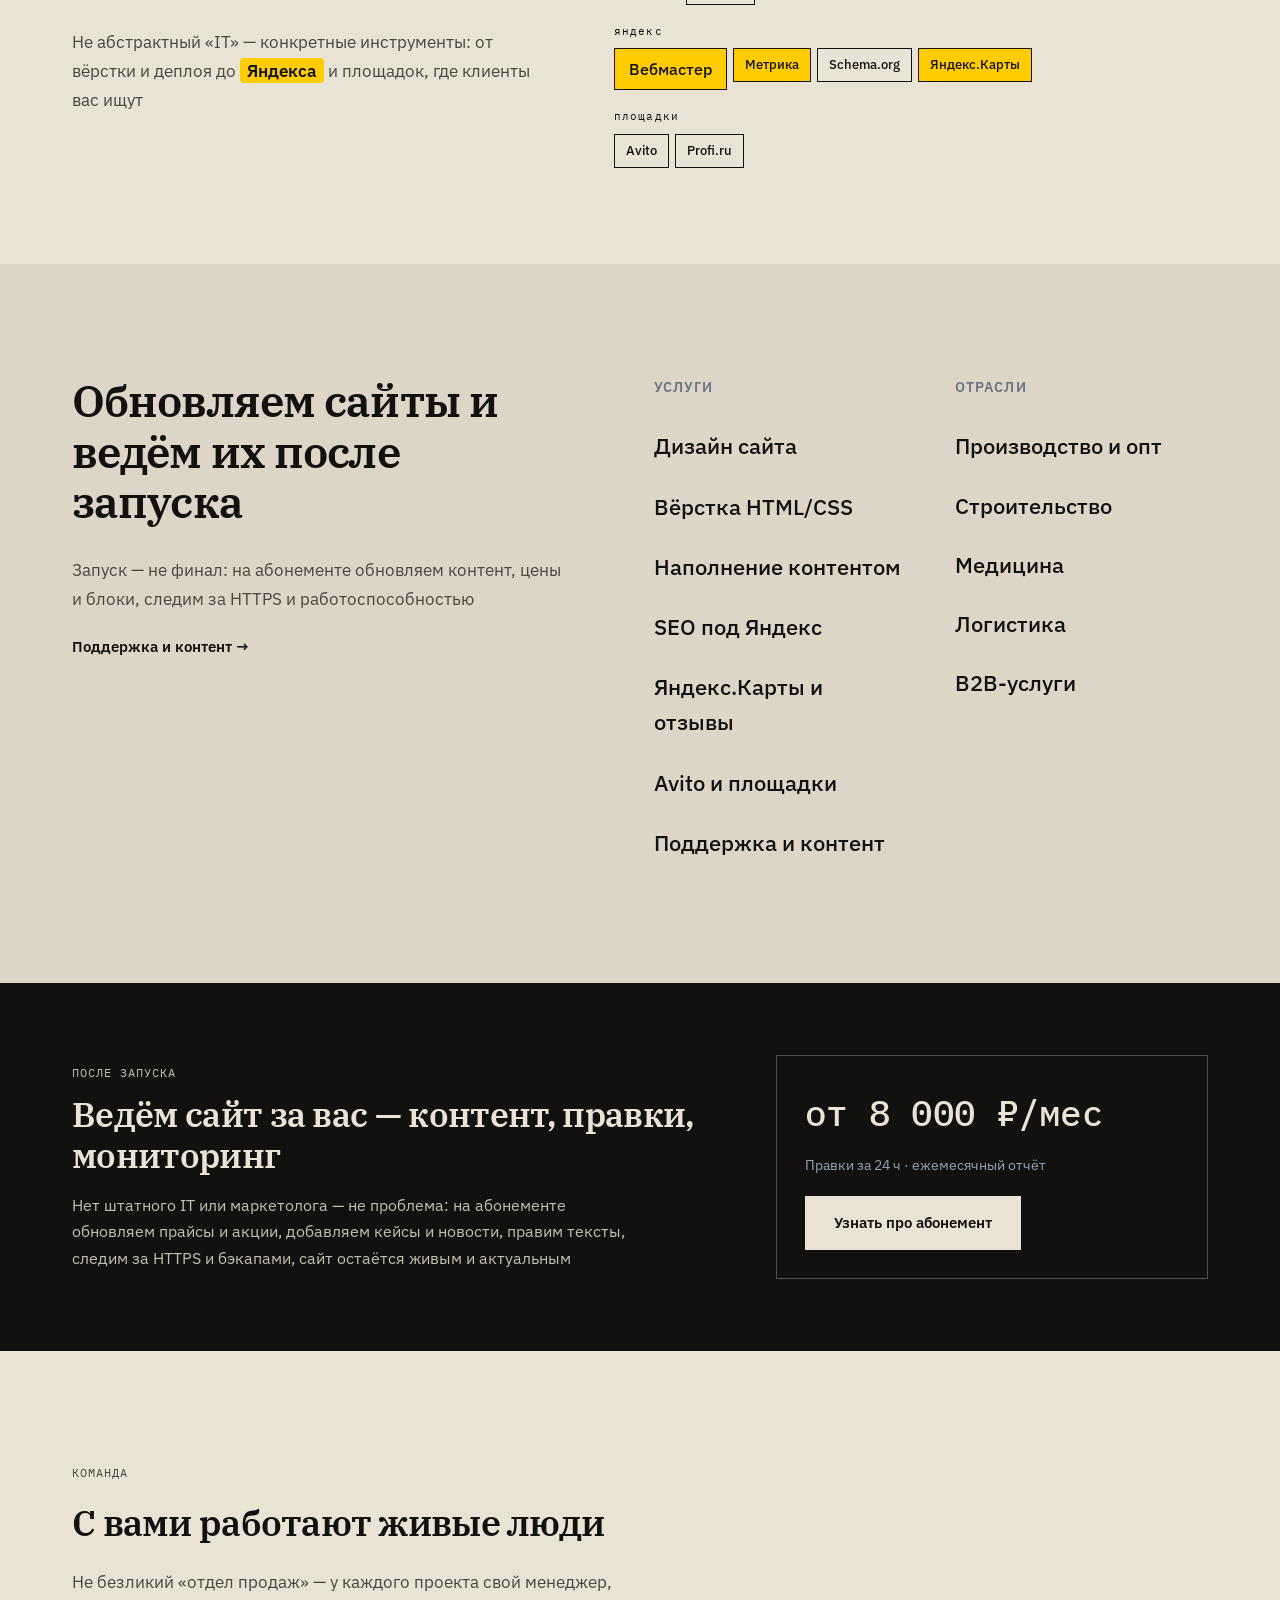
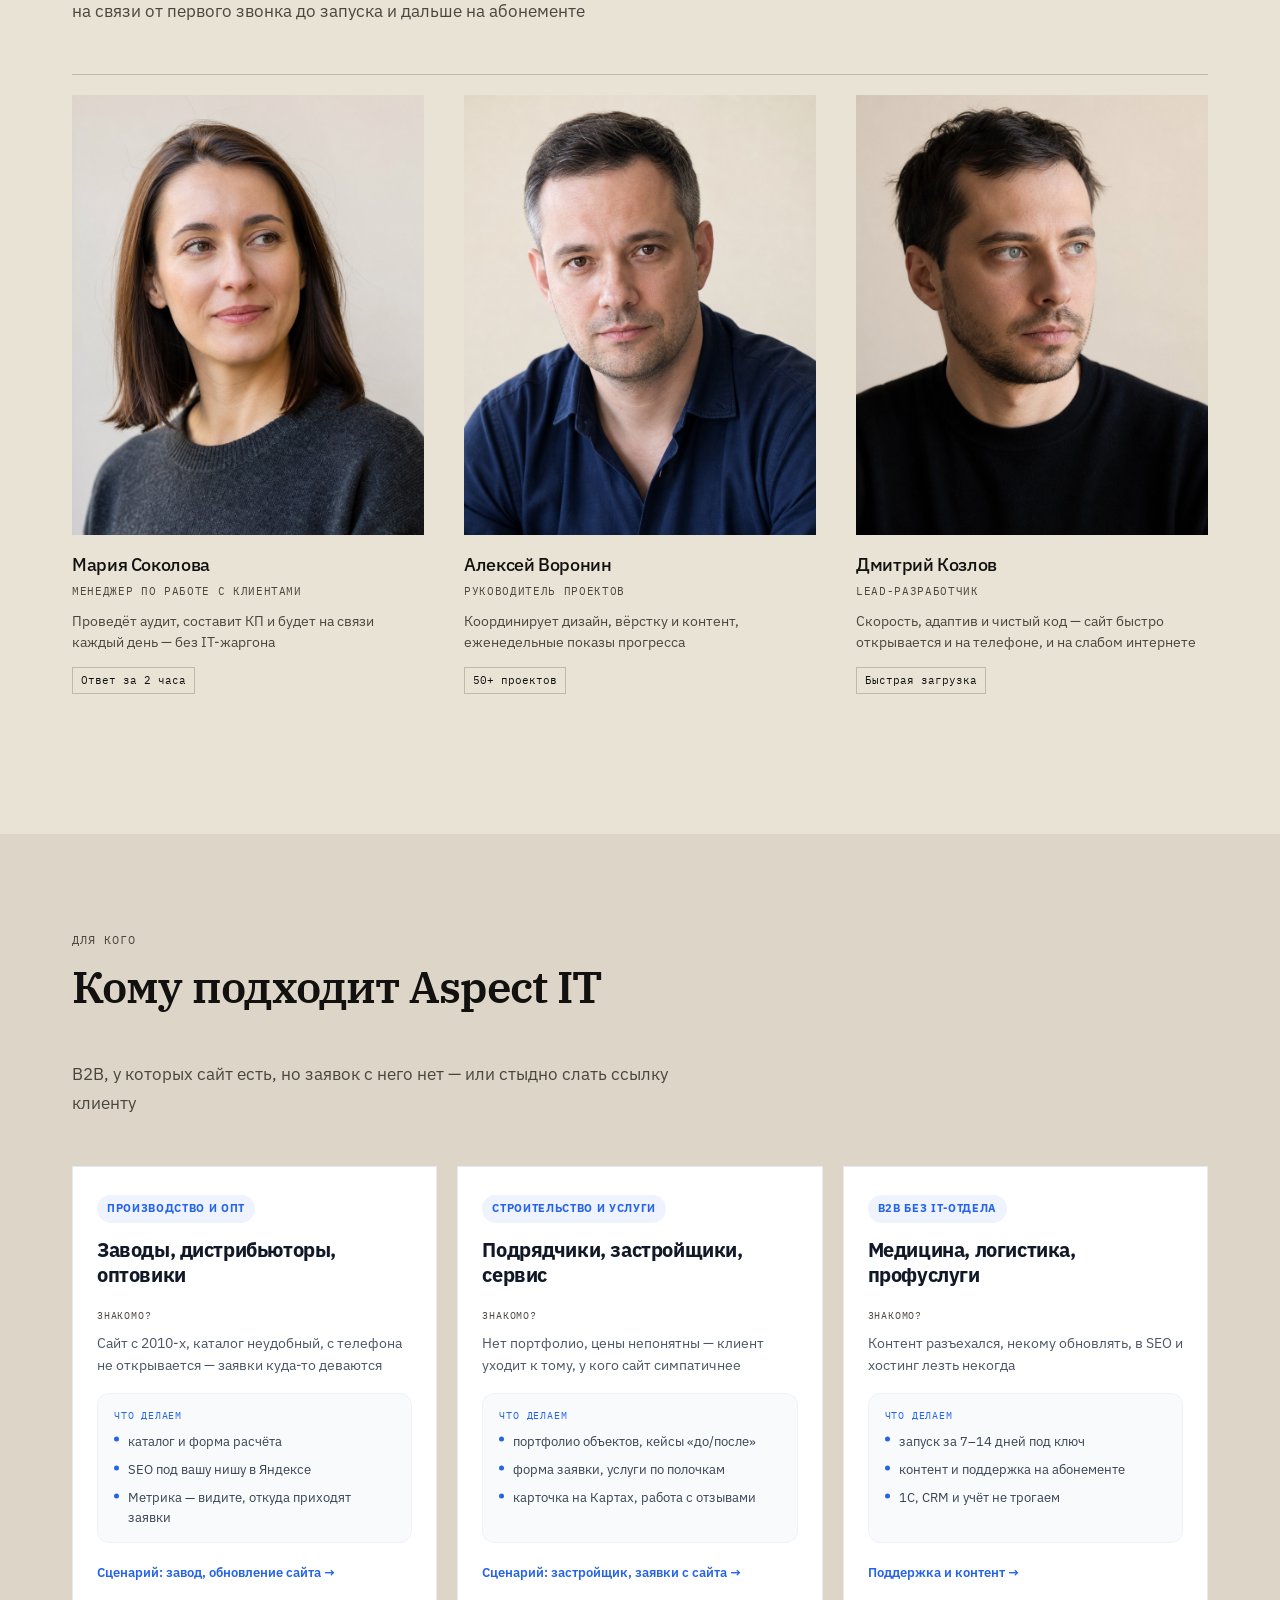
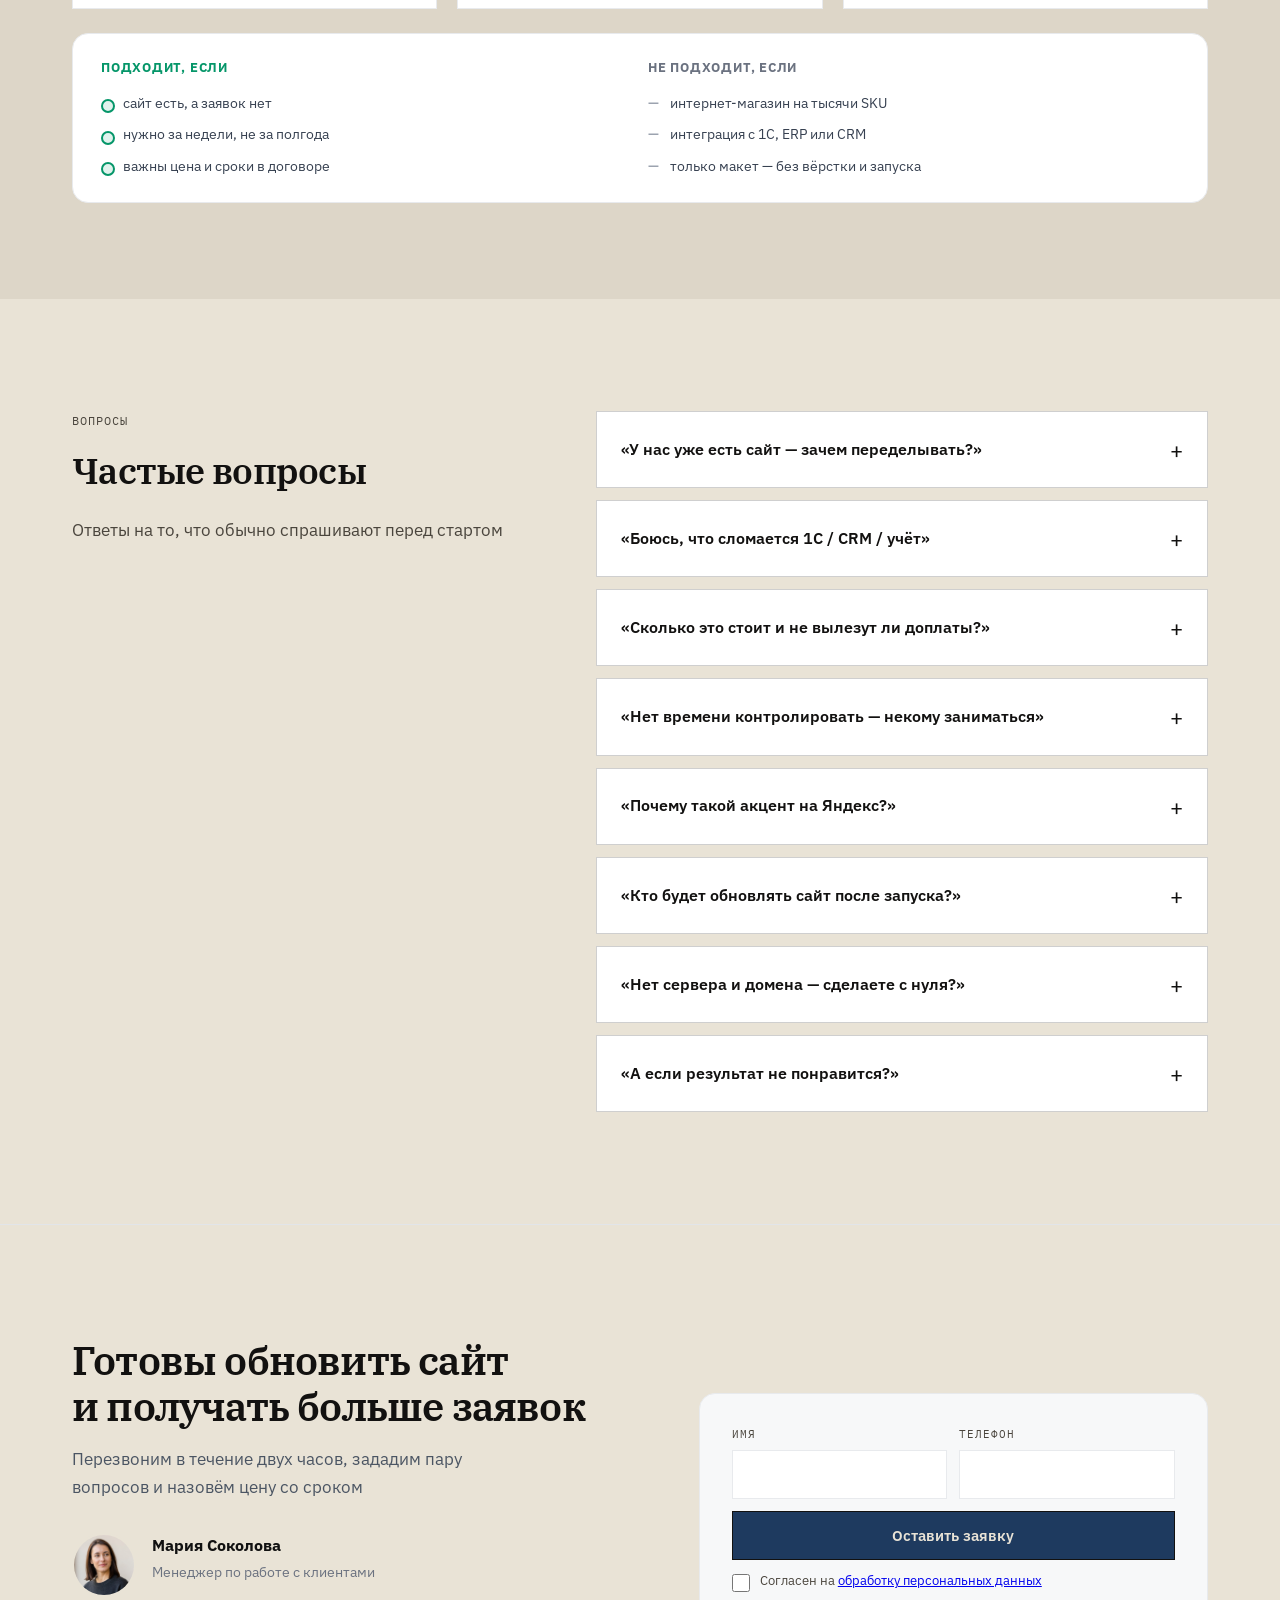
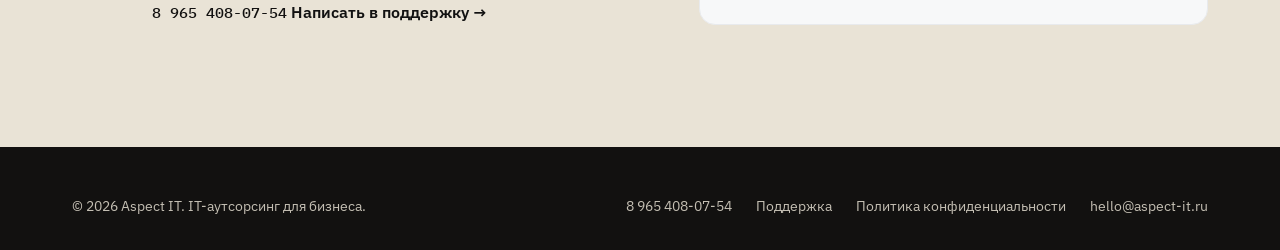
==== commit 2f86828e: "Rotate the homepage hero headline so the offer cycles without leaving the editorial layout. Co-autho" ====
--- a/index.html
+++ b/index.html
@@ -39,7 +39,7 @@
     <link rel="preconnect" href="https://fonts.gstatic.com" crossorigin />
     <link rel="dns-prefetch" href="https://mc.yandex.ru" />
     <link href="https://fonts.googleapis.com/css2?family=IBM+Plex+Mono:wght@400;500&family=IBM+Plex+Sans:wght@300;400;500;600;700&family=IBM+Plex+Serif:ital,wght@0,400;0,500;0,600;0,700&display=swap" rel="stylesheet" />
-    <link rel="stylesheet" href="/css/styles.css?v=56" />
+    <link rel="stylesheet" href="/css/styles.css?v=57" />
     <script>document.documentElement.classList.add('js');</script>
     <script type="application/ld+json">
     {
@@ -166,7 +166,20 @@
         <div class="container">
             <p class="hero-editorial-eyebrow">01 / Аутсорсинг</p>
             <div class="hero-editorial-split">
-                <h1 class="hero-editorial-title">Обновление сайтов<br class="hero-title-break" />для B2B-бизнеса</h1>
+                <h1 class="hero-editorial-title">
+                    <span class="hero-title-static">Обновление сайтов</span>
+                    <span class="hero-title-rotate" data-hero-rotate>
+                        <span class="sr-only">для B2B-бизнеса</span>
+                        <span class="hero-title-rotate-sizer" aria-hidden="true">для B2B-бизнеса</span>
+                        <span class="hero-title-words" aria-hidden="true">
+                            <span class="hero-title-word is-on">для B2B-бизнеса</span>
+                            <span class="hero-title-word">для заявок</span>
+                            <span class="hero-title-word">под Яндекс</span>
+                            <span class="hero-title-word">за 7–14 дней</span>
+                            <span class="hero-title-word">под ключ</span>
+                        </span>
+                    </span>
+                </h1>
                 <span class="hero-editorial-rule" aria-hidden="true"></span>
                 <p class="hero-editorial-lead">Дизайн, вёрстка, контент и SEO под ключ — с упором на <span class="hero-mark hero-mark--yandex">Яндекс</span> как главный канал поиска в России, плюс карты, отзывы, Avito и Profi.ru, и <strong>поддержка после запуска</strong>: тексты, цены, HTTPS, площадки</p>
                 <div class="hero-editorial-actions">
@@ -838,6 +851,6 @@
     <noscript><div><img src="https://mc.yandex.ru/watch/112115171" style="position:absolute; left:-9999px;" alt="" /></div></noscript>
     <script src="js/yandex-metrika.js?v=2" defer></script>
     <script src="js/jivo.js?v=2" defer></script>
-    <script src="js/main.js?v=34"></script>
+    <script src="js/main.js?v=35"></script>
 </body>
 </html>
--- a/css/styles.css
+++ b/css/styles.css
@@ -72,6 +72,18 @@
     outline-offset: 3px;
 }
 
+.sr-only {
+    position: absolute;
+    width: 1px;
+    height: 1px;
+    padding: 0;
+    margin: -1px;
+    overflow: hidden;
+    clip: rect(0, 0, 0, 0);
+    white-space: nowrap;
+    border: 0;
+}
+
 .privacy-body {
     margin-top: 40px;
     font-size: 16px;
@@ -3307,9 +3319,72 @@
     font-size: clamp(36px, 5.4vw, 68px);
     line-height: 1.04;
     letter-spacing: -0.04em;
-    max-width: 8.2em;
+    max-width: 9.2em;
     margin-bottom: 0;
     color: var(--ink);
+}
+
+body.home .hero-title-static {
+    display: block;
+}
+
+body.home .hero-title-rotate {
+    display: block;
+    position: relative;
+    overflow: hidden;
+    margin-top: 0.02em;
+    padding: 0.06em 0 0.14em;
+}
+
+body.home .hero-title-rotate-sizer {
+    display: block;
+    visibility: hidden;
+    font-weight: 500;
+    pointer-events: none;
+}
+
+body.home .hero-title-words {
+    position: absolute;
+    inset: 0;
+}
+
+body.home .hero-title-word {
+    font-weight: 500;
+    white-space: nowrap;
+}
+
+html:not(.js) body.home .hero-title-rotate-sizer {
+    display: none;
+}
+
+html:not(.js) body.home .hero-title-words {
+    position: static;
+}
+
+html:not(.js) body.home .hero-title-word:not(:first-child) {
+    display: none;
+}
+
+html.js body.home .hero-title-word {
+    position: absolute;
+    left: 0;
+    top: 0.06em;
+    display: block;
+    opacity: 0;
+    transform: translateY(110%);
+    transition:
+        transform 0.85s cubic-bezier(0.22, 1.15, 0.36, 1),
+        opacity 0.45s ease;
+}
+
+html.js body.home .hero-title-word.is-on {
+    opacity: 1;
+    transform: translateY(0);
+}
+
+html.js body.home .hero-title-word.is-passed {
+    opacity: 0;
+    transform: translateY(-110%);
 }
 
 body.home .hero-editorial-rule {
@@ -3700,6 +3775,11 @@
         font-weight: 400;
         max-width: none;
     }
+
+    body.home .hero-title-word,
+    body.home .hero-title-rotate-sizer {
+        white-space: normal;
+    }
 }
 
 @media (max-width: 480px) {
@@ -4210,6 +4290,16 @@
         transform: none;
     }
 
+    html.js body.home .hero-title-word {
+        transition: none;
+        opacity: 0;
+        transform: none;
+    }
+
+    html.js body.home .hero-title-word.is-on {
+        opacity: 1;
+    }
+
     .hero-cloud.is-cycling .hero-cloud-tab[aria-selected="true"]::after {
         animation: none;
         transform: none;
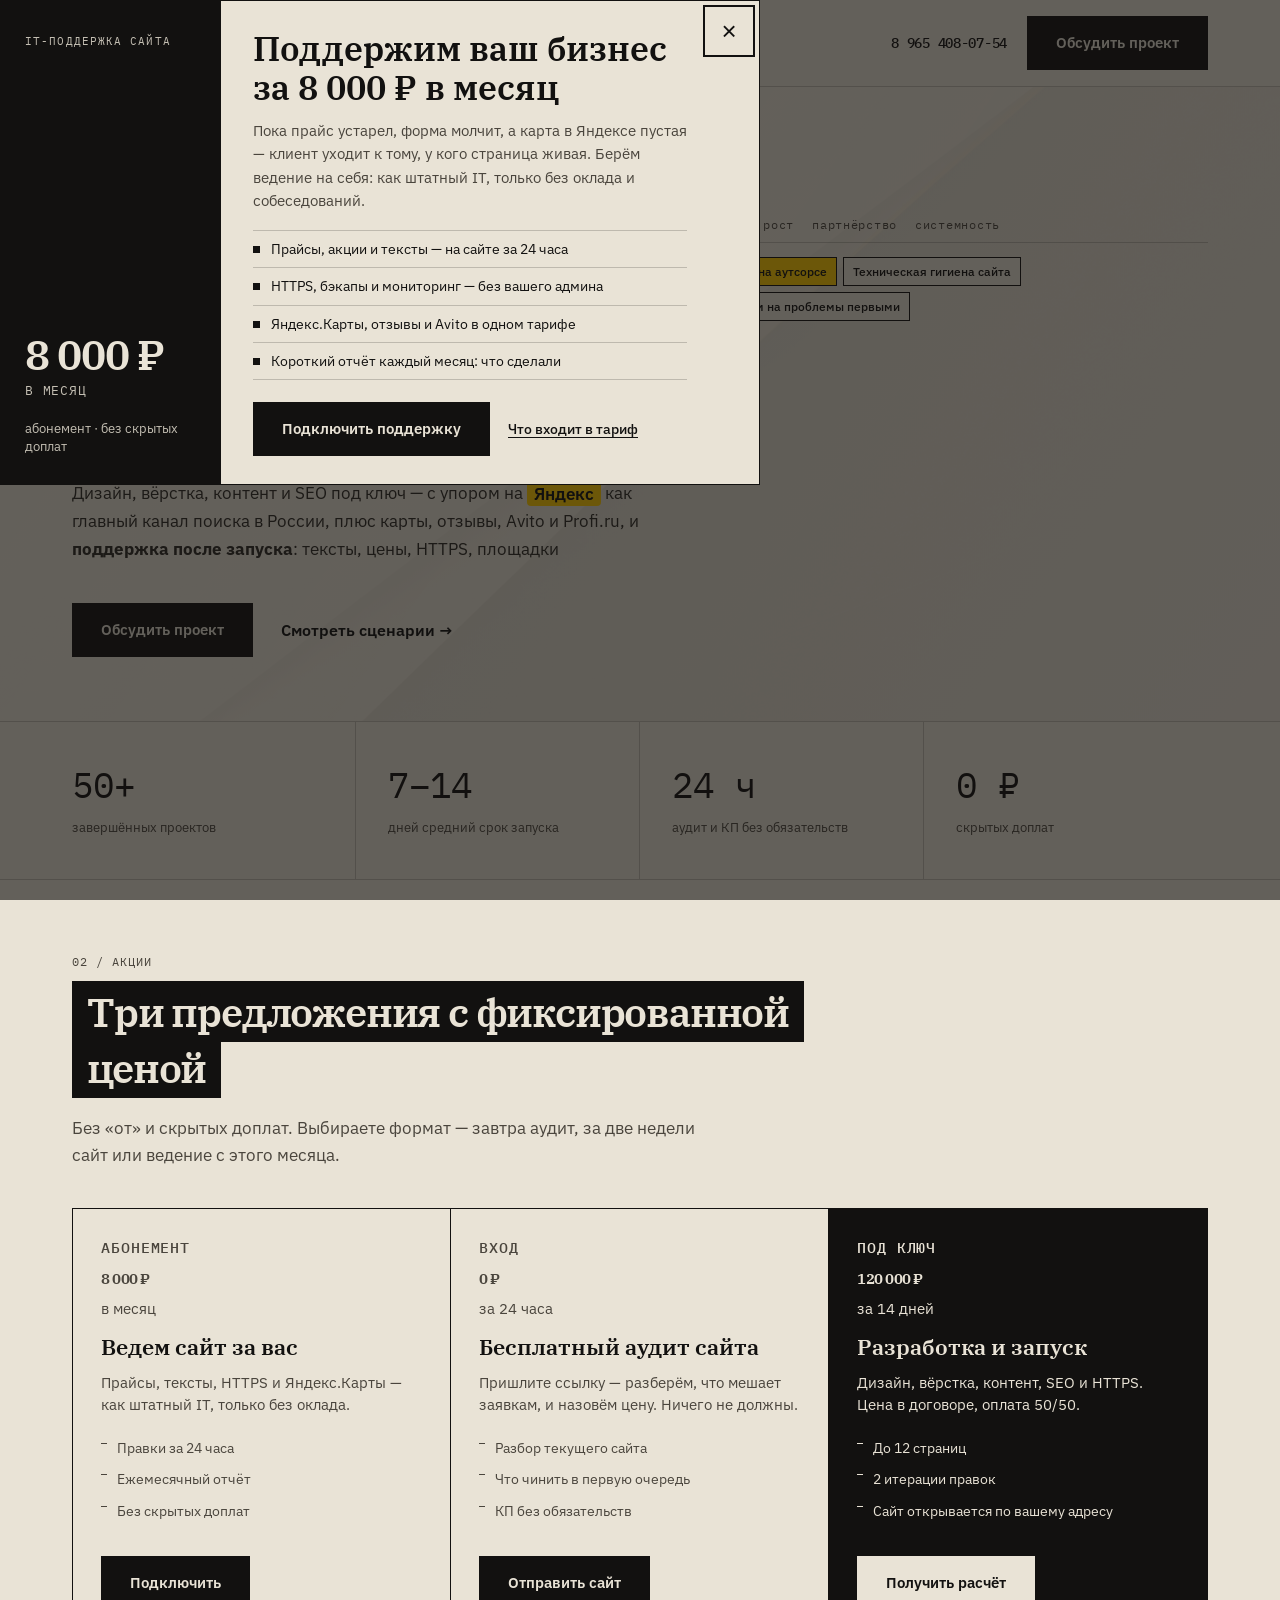
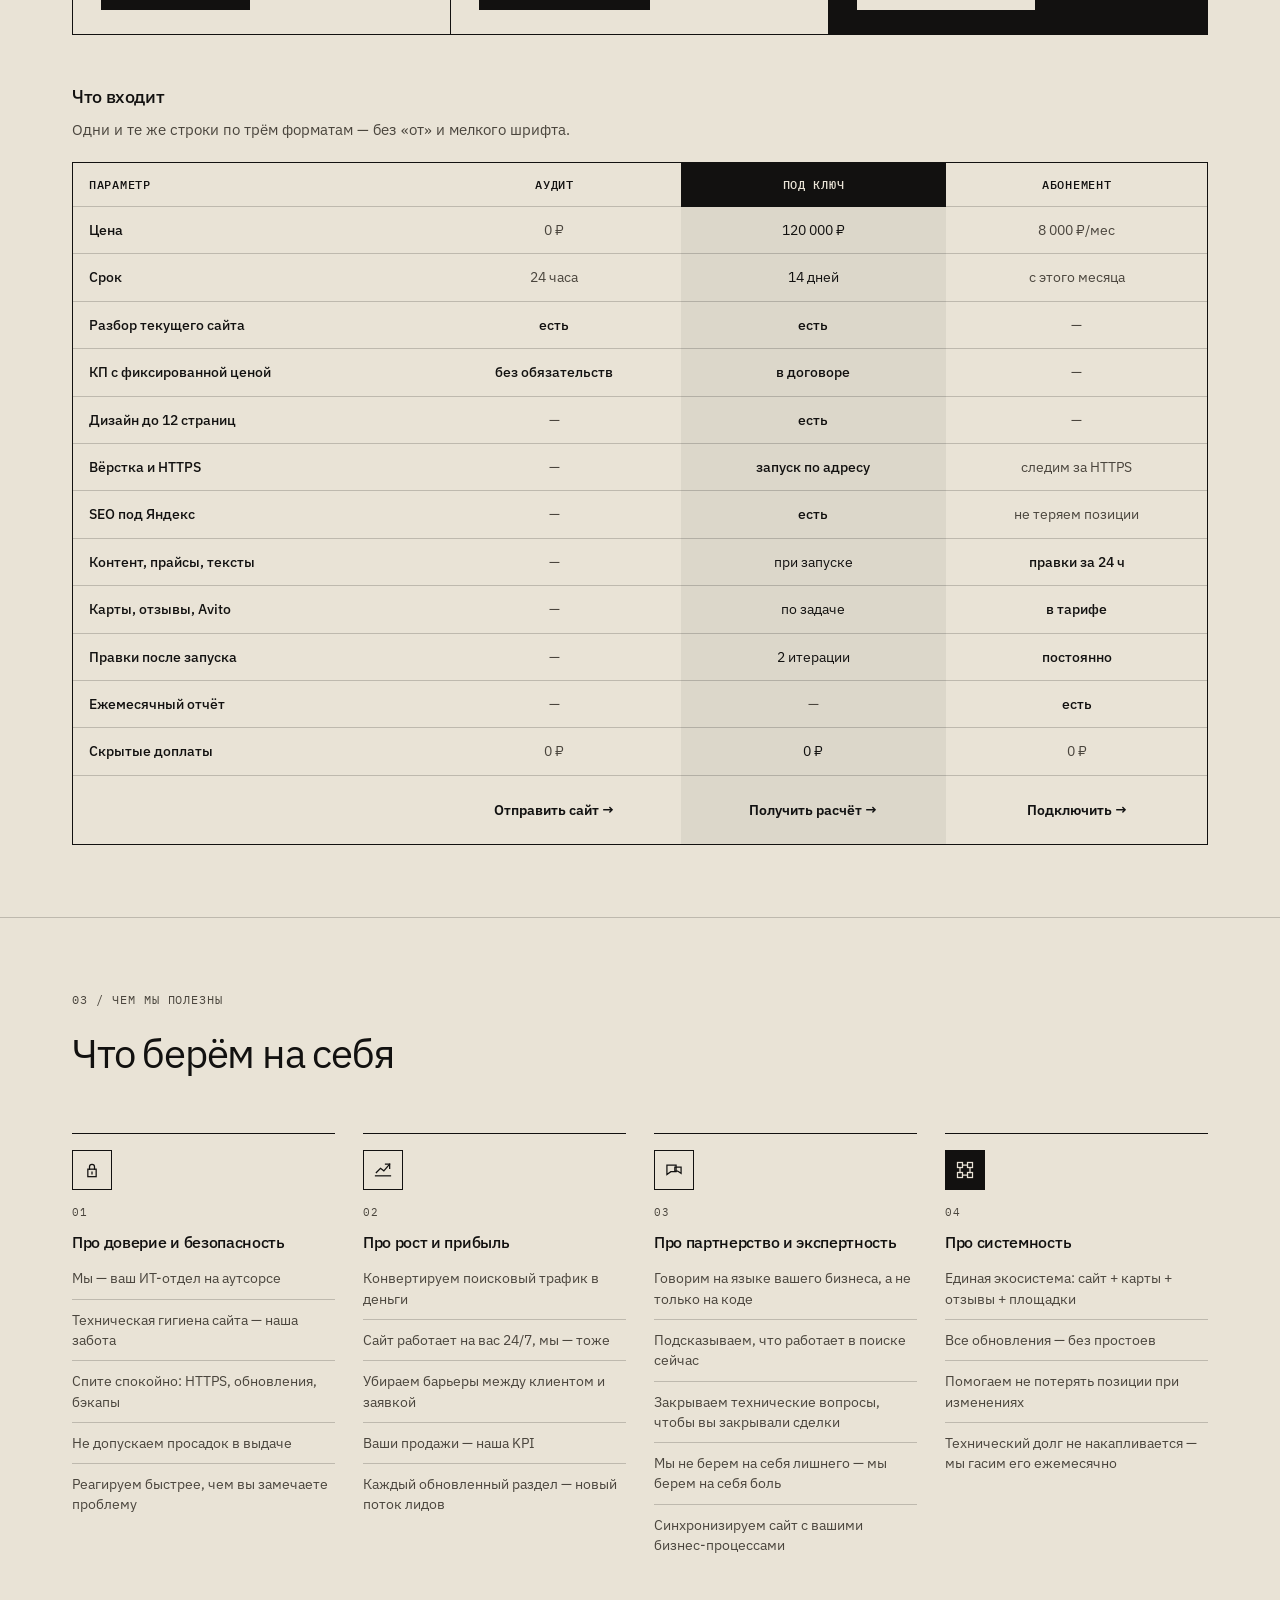
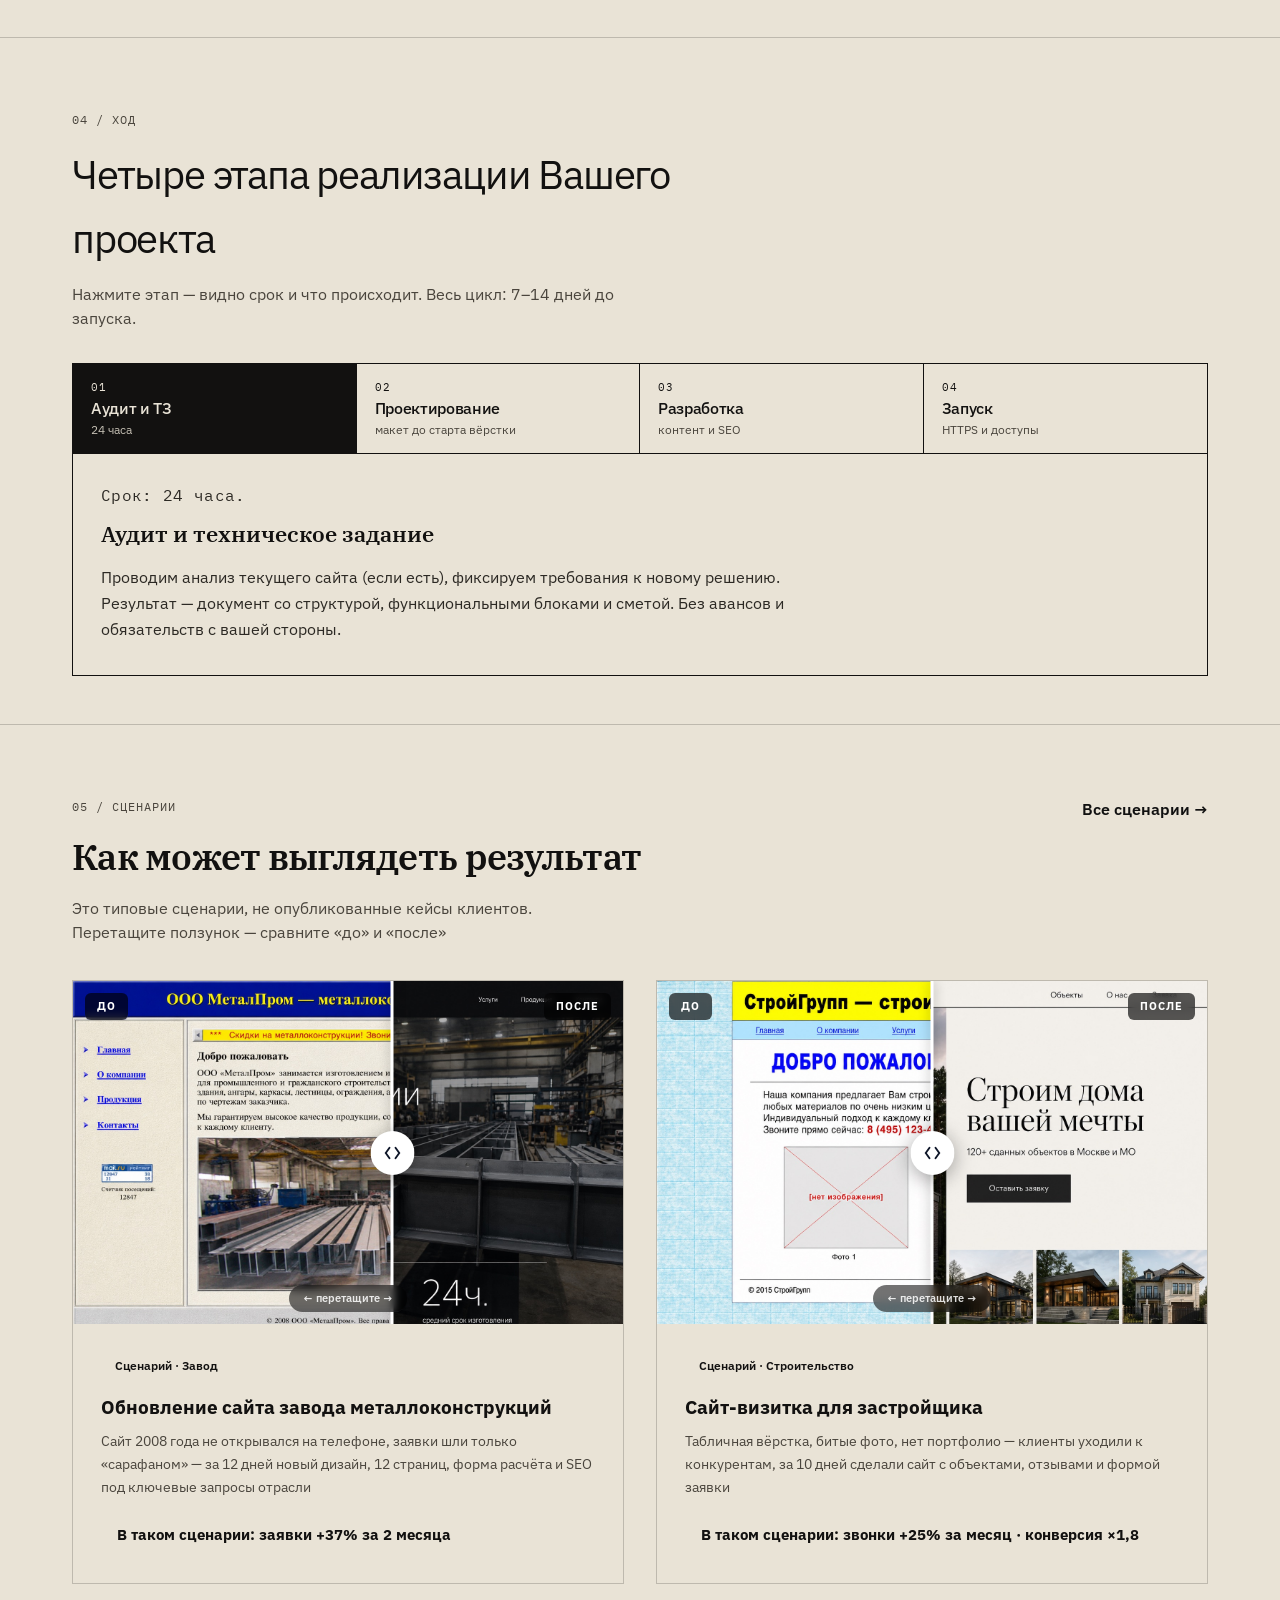
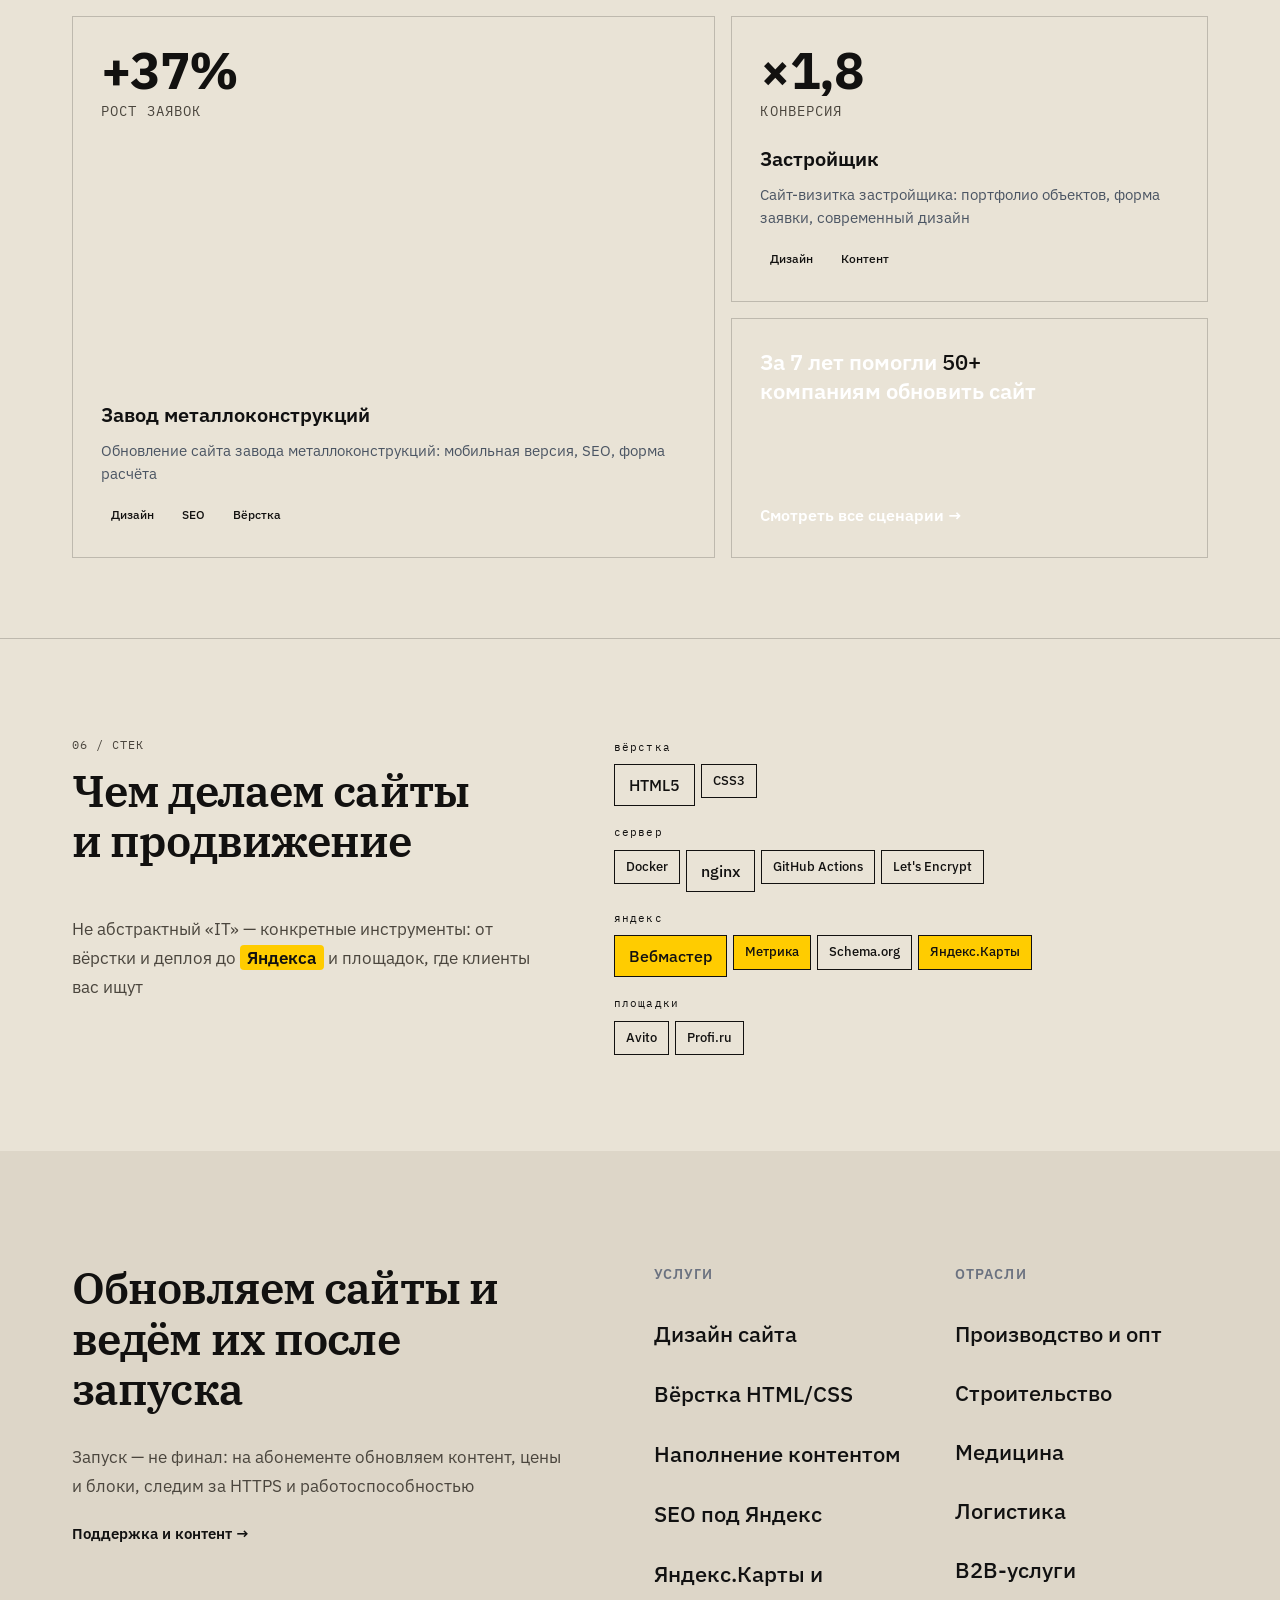
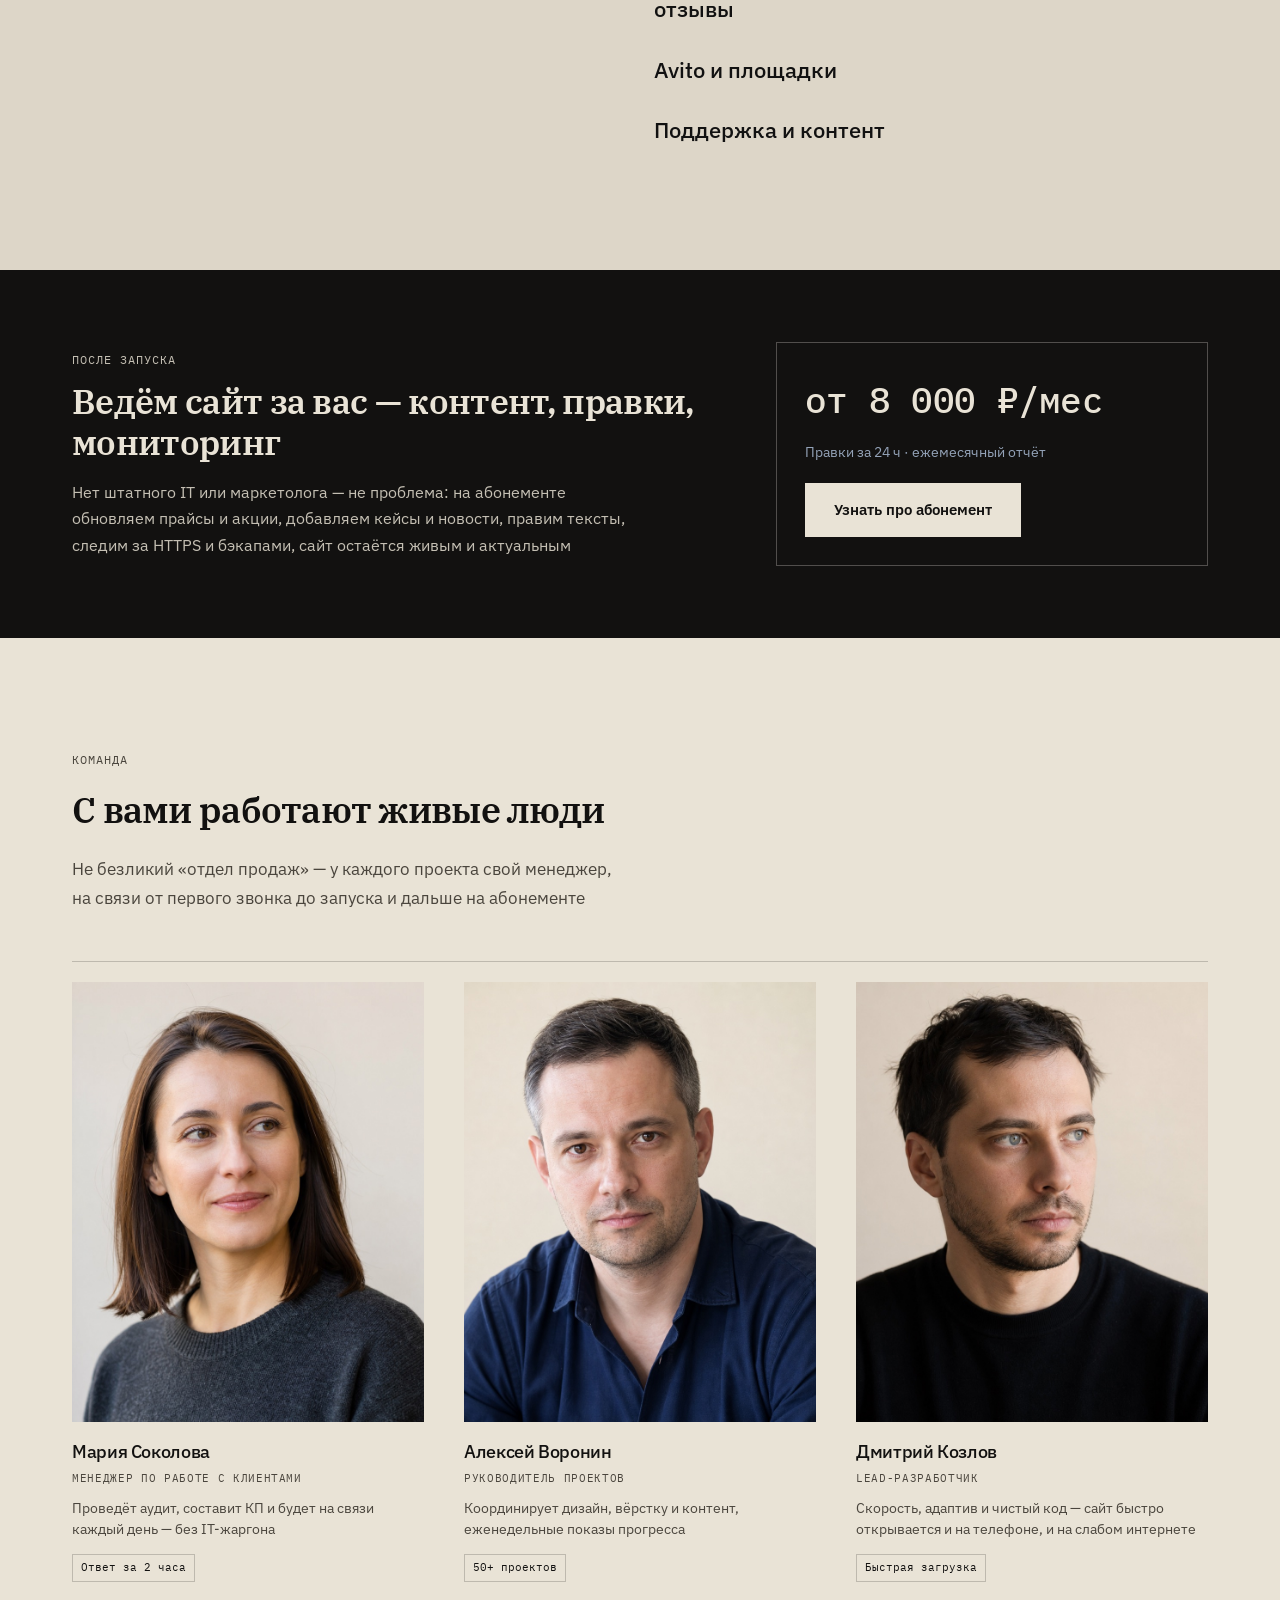
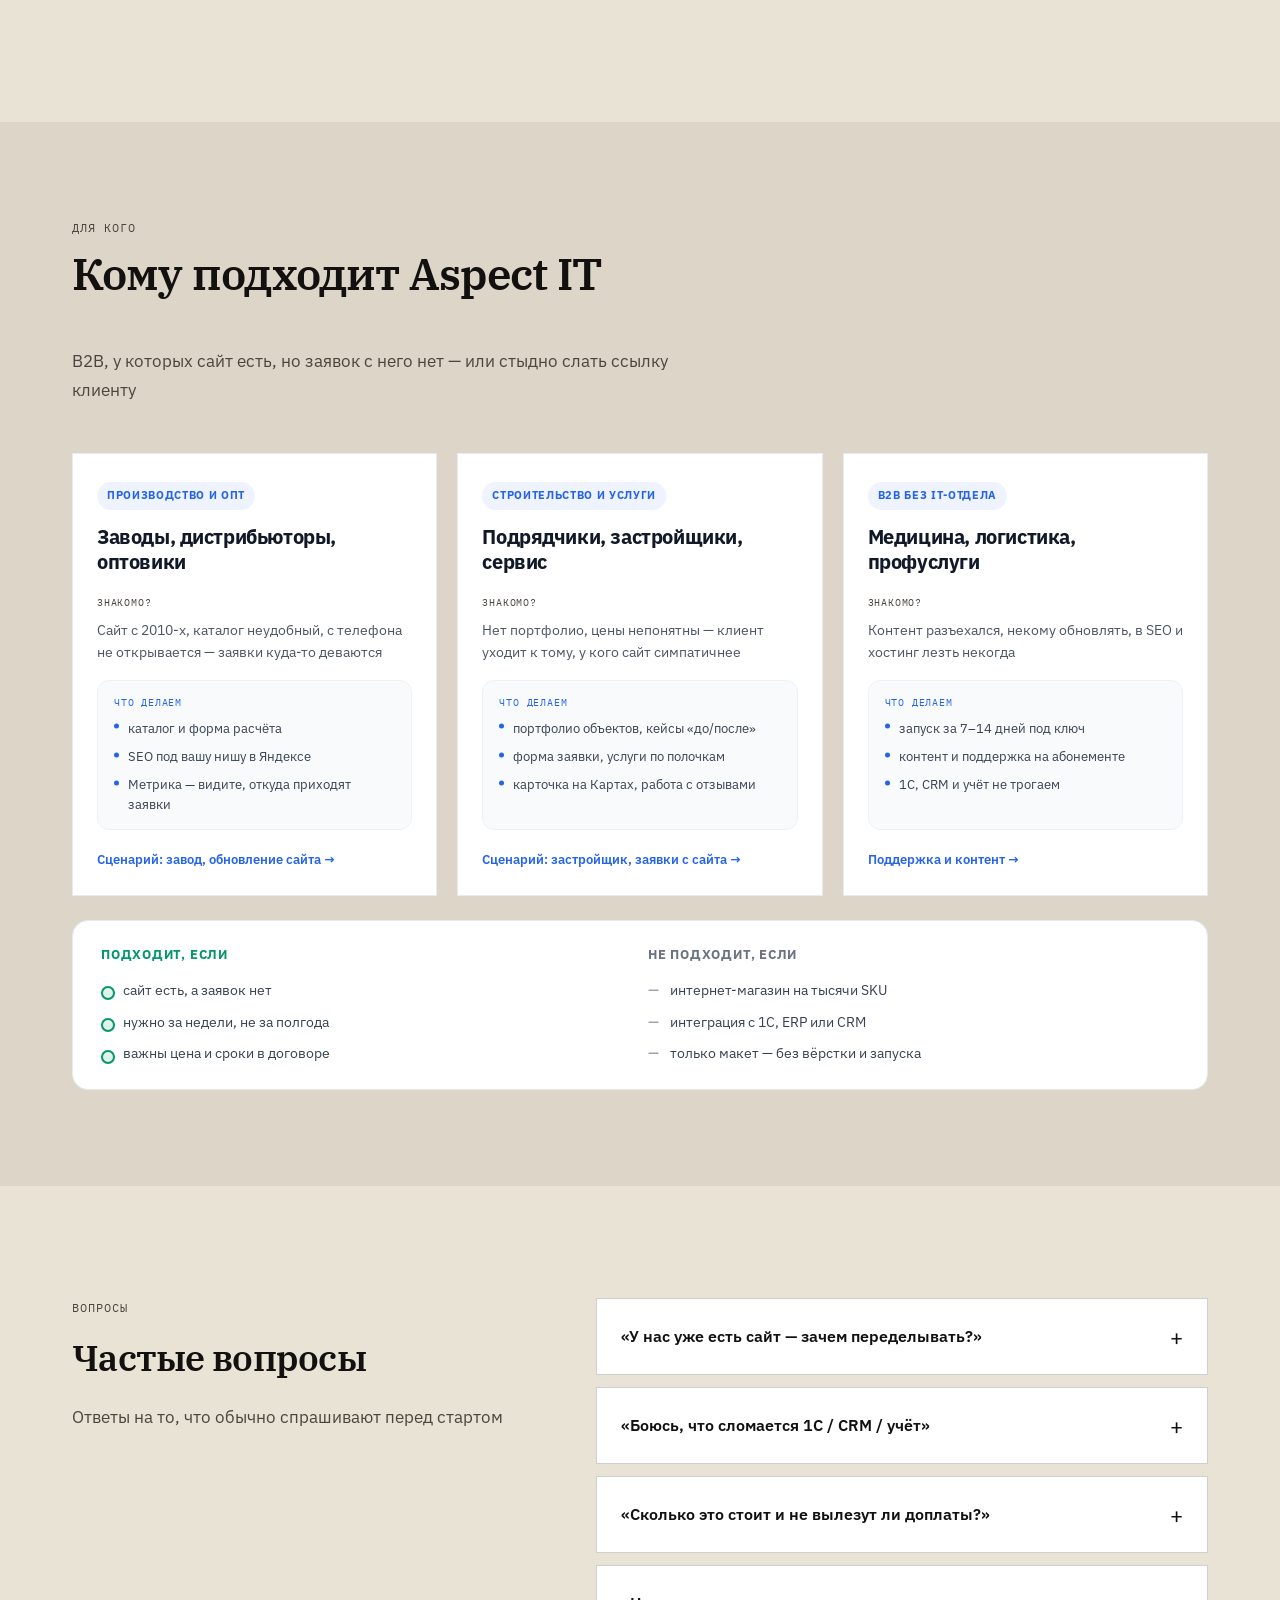
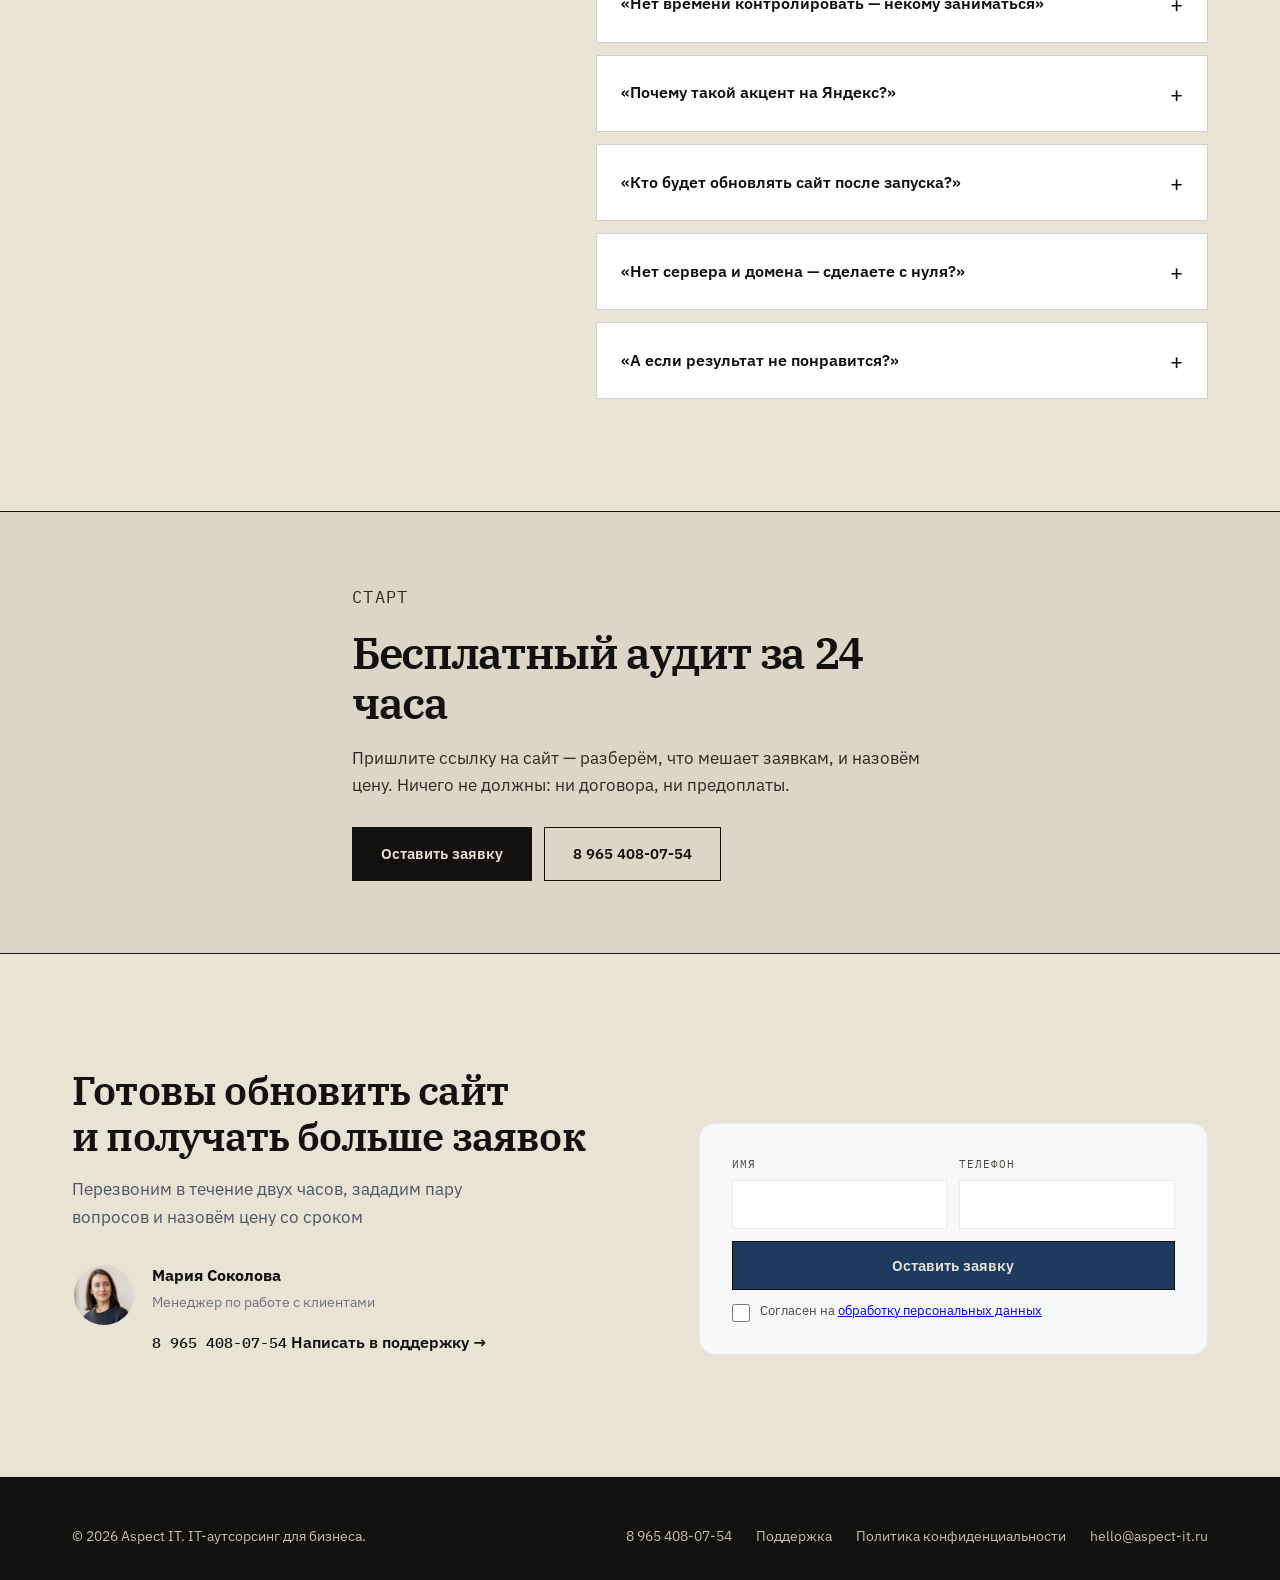
==== commit bad502ab: "Add a plan table, audit CTA, and clickable steps so buyers can compare offers and follow the 7–14 da" ====
--- a/index.html
+++ b/index.html
@@ -39,7 +39,7 @@
     <link rel="preconnect" href="https://fonts.gstatic.com" crossorigin />
     <link rel="dns-prefetch" href="https://mc.yandex.ru" />
     <link href="https://fonts.googleapis.com/css2?family=IBM+Plex+Mono:wght@400;500&family=IBM+Plex+Sans:wght@300;400;500;600;700&family=IBM+Plex+Serif:ital,wght@0,400;0,500;0,600;0,700&display=swap" rel="stylesheet" />
-    <link rel="stylesheet" href="/css/styles.css?v=57" />
+    <link rel="stylesheet" href="/css/styles.css?v=59" />
     <script>document.documentElement.classList.add('js');</script>
     <script type="application/ld+json">
     {
@@ -287,6 +287,104 @@
                     <a class="btn btn-ia" href="#contact">Получить расчёт</a>
                 </article>
             </div>
+
+            <div class="plan-compare" role="region" aria-labelledby="plan-compare-title">
+                <h3 class="plan-compare-title" id="plan-compare-title">Что входит</h3>
+                <p class="plan-compare-lead">Одни и те же строки по трём форматам — без «от» и мелкого шрифта.</p>
+                <div class="plan-compare-scroll">
+                    <table class="plan-table">
+                        <caption class="sr-only">Сравнение аудита, сайта под ключ и абонемента</caption>
+                        <thead>
+                            <tr>
+                                <th scope="col">Параметр</th>
+                                <th scope="col">Аудит</th>
+                                <th scope="col" class="is-featured">Под ключ</th>
+                                <th scope="col">Абонемент</th>
+                            </tr>
+                        </thead>
+                        <tbody>
+                            <tr>
+                                <th scope="row">Цена</th>
+                                <td>0&nbsp;₽</td>
+                                <td class="is-featured">120&nbsp;000&nbsp;₽</td>
+                                <td>8&nbsp;000&nbsp;₽/мес</td>
+                            </tr>
+                            <tr>
+                                <th scope="row">Срок</th>
+                                <td>24 часа</td>
+                                <td class="is-featured">14 дней</td>
+                                <td>с этого месяца</td>
+                            </tr>
+                            <tr>
+                                <th scope="row">Разбор текущего сайта</th>
+                                <td><span class="plan-yes">есть</span></td>
+                                <td class="is-featured"><span class="plan-yes">есть</span></td>
+                                <td><span class="plan-no">—</span></td>
+                            </tr>
+                            <tr>
+                                <th scope="row">КП с фиксированной ценой</th>
+                                <td><span class="plan-yes">без обязательств</span></td>
+                                <td class="is-featured"><span class="plan-yes">в договоре</span></td>
+                                <td><span class="plan-no">—</span></td>
+                            </tr>
+                            <tr>
+                                <th scope="row">Дизайн до 12 страниц</th>
+                                <td><span class="plan-no">—</span></td>
+                                <td class="is-featured"><span class="plan-yes">есть</span></td>
+                                <td><span class="plan-no">—</span></td>
+                            </tr>
+                            <tr>
+                                <th scope="row">Вёрстка и HTTPS</th>
+                                <td><span class="plan-no">—</span></td>
+                                <td class="is-featured"><span class="plan-yes">запуск по адресу</span></td>
+                                <td>следим за HTTPS</td>
+                            </tr>
+                            <tr>
+                                <th scope="row">SEO под Яндекс</th>
+                                <td><span class="plan-no">—</span></td>
+                                <td class="is-featured"><span class="plan-yes">есть</span></td>
+                                <td>не теряем позиции</td>
+                            </tr>
+                            <tr>
+                                <th scope="row">Контент, прайсы, тексты</th>
+                                <td><span class="plan-no">—</span></td>
+                                <td class="is-featured">при запуске</td>
+                                <td><span class="plan-yes">правки за 24&nbsp;ч</span></td>
+                            </tr>
+                            <tr>
+                                <th scope="row">Карты, отзывы, Avito</th>
+                                <td><span class="plan-no">—</span></td>
+                                <td class="is-featured">по задаче</td>
+                                <td><span class="plan-yes">в тарифе</span></td>
+                            </tr>
+                            <tr>
+                                <th scope="row">Правки после запуска</th>
+                                <td><span class="plan-no">—</span></td>
+                                <td class="is-featured">2 итерации</td>
+                                <td><span class="plan-yes">постоянно</span></td>
+                            </tr>
+                            <tr>
+                                <th scope="row">Ежемесячный отчёт</th>
+                                <td><span class="plan-no">—</span></td>
+                                <td class="is-featured"><span class="plan-no">—</span></td>
+                                <td><span class="plan-yes">есть</span></td>
+                            </tr>
+                            <tr>
+                                <th scope="row">Скрытые доплаты</th>
+                                <td>0&nbsp;₽</td>
+                                <td class="is-featured">0&nbsp;₽</td>
+                                <td>0&nbsp;₽</td>
+                            </tr>
+                            <tr class="plan-table-cta">
+                                <th scope="row"><span class="sr-only">Выбрать формат</span></th>
+                                <td><a class="link-arrow" href="#contact">Отправить сайт →</a></td>
+                                <td class="is-featured"><a class="link-arrow" href="#contact">Получить расчёт →</a></td>
+                                <td><a class="link-arrow" href="#contact">Подключить →</a></td>
+                            </tr>
+                        </tbody>
+                    </table>
+                </div>
+            </div>
         </div>
     </section>
 
@@ -371,64 +469,54 @@
         </div>
     </section>
 
-    <section class="home-process" aria-label="Этапы работы">
+    <section class="home-process" id="process" aria-label="Этапы работы">
         <div class="container">
             <p class="section-label">04 / Ход</p>
             <h2 class="home-process-title">Четыре этапа реализации Вашего проекта</h2>
-            <ol class="home-process-track">
-                <li>
-                    <span class="home-process-icon" aria-hidden="true">
-                        <svg viewBox="0 0 24 24" fill="none" stroke="currentColor" stroke-width="1.5" stroke-linecap="square" stroke-linejoin="miter">
-                            <circle cx="10.5" cy="10.5" r="6.25"/>
-                            <path d="M15.2 15.2 21 21"/>
-                            <path d="M8.5 10.5h4M10.5 8.5v4"/>
-                        </svg>
-                    </span>
-                    <span class="home-process-num">01</span>
-                    <strong>Аудит и техническое задание</strong>
-                    <p class="home-process-term">Срок: 24 часа.</p>
-                    <p>Проводим анализ текущего сайта (если есть), фиксируем требования к новому решению. Результат — документ со структурой, функциональными блоками и сметой. Без авансов и обязательств с вашей стороны.</p>
-                </li>
-                <li>
-                    <span class="home-process-icon" aria-hidden="true">
-                        <svg viewBox="0 0 24 24" fill="none" stroke="currentColor" stroke-width="1.5" stroke-linecap="square" stroke-linejoin="miter">
-                            <rect x="3" y="3" width="7.5" height="7.5"/>
-                            <rect x="13.5" y="3" width="7.5" height="7.5"/>
-                            <rect x="3" y="13.5" width="7.5" height="7.5"/>
-                            <rect x="13.5" y="13.5" width="7.5" height="7.5"/>
-                        </svg>
-                    </span>
-                    <span class="home-process-num">02</span>
-                    <strong>Проектирование интерфейсов</strong>
-                    <p>Разрабатываем прототипы и дизайн-макеты. Фокус — на пользовательских сценариях и конверсионных элементах. Финализируем визуальную и структурную части до полного утверждения.</p>
-                </li>
-                <li>
-                    <span class="home-process-icon" aria-hidden="true">
-                        <svg viewBox="0 0 24 24" fill="none" stroke="currentColor" stroke-width="1.5" stroke-linecap="square" stroke-linejoin="miter">
-                            <path d="M8.5 6.5 3.5 12l5 5.5"/>
-                            <path d="M15.5 6.5 20.5 12l-5 5.5"/>
-                            <path d="M13.2 4.5 10.8 19.5"/>
-                        </svg>
-                    </span>
-                    <span class="home-process-num">03</span>
-                    <strong>Разработка и наполнение</strong>
-                    <p>Верстка с адаптивом под все устройства, интеграция с CMS. На этом этапе закладываем базовую SEO-оптимизацию (мета-теги, структура URL, микроразметка), подготавливаем текстовый контент и настраиваем формы с отправкой заявок в вашу CRM.</p>
-                </li>
-                <li>
-                    <span class="home-process-icon home-process-icon--solid" aria-hidden="true">
-                        <svg viewBox="0 0 24 24" fill="none" stroke="currentColor" stroke-width="1.5" stroke-linecap="square" stroke-linejoin="miter">
-                            <path d="M12 3c3.2 2.4 6 6.2 6 11.2 0 1.6-.9 2.8-2.2 2.8H8.2C6.9 17 6 15.8 6 14.2 6 9.2 8.8 5.4 12 3Z"/>
-                            <path d="M10 21h4"/>
-                            <path d="M9.2 14.5 7 20"/>
-                            <path d="M14.8 14.5 17 20"/>
-                            <circle cx="12" cy="11" r="1.2"/>
-                        </svg>
-                    </span>
-                    <span class="home-process-num">04</span>
-                    <strong>Запуск и передача</strong>
-                    <p>Размещение на боевом сервере, установка SSL-сертификата, настройка производительности и мониторинга. После технического релиза передаем полный доступ к сайту и хостингу. Последующее обслуживание — по отдельному абонементу, который включает доработки и техническую поддержку.</p>
-                </li>
-            </ol>
+            <p class="home-process-lead">Нажмите этап — видно срок и что происходит. Весь цикл: 7–14 дней до запуска.</p>
+            <div class="stepper" data-stepper>
+                <div class="stepper-nav" role="tablist" aria-label="Этапы проекта">
+                    <button type="button" class="stepper-tab" role="tab" id="home-step-tab-0" aria-controls="home-step-panel-0" aria-selected="true">
+                        <span class="stepper-num">01</span>
+                        <span class="stepper-name">Аудит и ТЗ</span>
+                        <span class="stepper-term">24 часа</span>
+                    </button>
+                    <button type="button" class="stepper-tab" role="tab" id="home-step-tab-1" aria-controls="home-step-panel-1" aria-selected="false" tabindex="-1">
+                        <span class="stepper-num">02</span>
+                        <span class="stepper-name">Проектирование</span>
+                        <span class="stepper-term">макет до старта вёрстки</span>
+                    </button>
+                    <button type="button" class="stepper-tab" role="tab" id="home-step-tab-2" aria-controls="home-step-panel-2" aria-selected="false" tabindex="-1">
+                        <span class="stepper-num">03</span>
+                        <span class="stepper-name">Разработка</span>
+                        <span class="stepper-term">контент и SEO</span>
+                    </button>
+                    <button type="button" class="stepper-tab" role="tab" id="home-step-tab-3" aria-controls="home-step-panel-3" aria-selected="false" tabindex="-1">
+                        <span class="stepper-num">04</span>
+                        <span class="stepper-name">Запуск</span>
+                        <span class="stepper-term">HTTPS и доступы</span>
+                    </button>
+                </div>
+                <div class="stepper-panels">
+                    <article class="stepper-panel is-on" role="tabpanel" id="home-step-panel-0" aria-labelledby="home-step-tab-0">
+                        <p class="home-process-term">Срок: 24 часа.</p>
+                        <h3>Аудит и техническое задание</h3>
+                        <p>Проводим анализ текущего сайта (если есть), фиксируем требования к новому решению. Результат — документ со структурой, функциональными блоками и сметой. Без авансов и обязательств с вашей стороны.</p>
+                    </article>
+                    <article class="stepper-panel" role="tabpanel" id="home-step-panel-1" aria-labelledby="home-step-tab-1">
+                        <h3>Проектирование интерфейсов</h3>
+                        <p>Разрабатываем прототипы и дизайн-макеты. Фокус — на пользовательских сценариях и конверсионных элементах. Финализируем визуальную и структурную части до полного утверждения. 50% оплаты — после макета.</p>
+                    </article>
+                    <article class="stepper-panel" role="tabpanel" id="home-step-panel-2" aria-labelledby="home-step-tab-2">
+                        <h3>Разработка и наполнение</h3>
+                        <p>Вёрстка с адаптивом под все устройства. На этом этапе закладываем базовую SEO-оптимизацию (мета-теги, структура URL, микроразметка), подготавливаем текстовый контент и настраиваем формы заявок. Еженедельный отчёт о ходе работ.</p>
+                    </article>
+                    <article class="stepper-panel" role="tabpanel" id="home-step-panel-3" aria-labelledby="home-step-tab-3">
+                        <h3>Запуск и передача</h3>
+                        <p>Размещение на боевом сервере, установка SSL-сертификата, настройка производительности и мониторинга. После технического релиза передаём полный доступ к сайту и хостингу. Дальше — абонемент на поддержку, если подключите.</p>
+                    </article>
+                </div>
+            </div>
         </div>
     </section>
 
@@ -790,6 +878,18 @@
         </div>
     </section>
 
+    <section class="home-cta" aria-labelledby="home-cta-title">
+        <div class="container home-cta-inner">
+            <p class="section-label">Старт</p>
+            <h2 id="home-cta-title">Бесплатный аудит за 24 часа</h2>
+            <p>Пришлите ссылку на сайт — разберём, что мешает заявкам, и назовём цену. Ничего не должны: ни договора, ни предоплаты.</p>
+            <div class="home-cta-actions">
+                <a href="#contact" class="btn btn-ia">Оставить заявку</a>
+                <a href="tel:+79654080754" class="btn btn-ia-ghost">8&nbsp;965&nbsp;408-07-54</a>
+            </div>
+        </div>
+    </section>
+
     <section class="form-section form-section--ia" id="contact">
         <div class="container">
             <div class="form-ia reveal">
@@ -851,6 +951,6 @@
     <noscript><div><img src="https://mc.yandex.ru/watch/112115171" style="position:absolute; left:-9999px;" alt="" /></div></noscript>
     <script src="js/yandex-metrika.js?v=2" defer></script>
     <script src="js/jivo.js?v=2" defer></script>
-    <script src="js/main.js?v=35"></script>
+    <script src="js/main.js?v=37"></script>
 </body>
 </html>
--- a/css/styles.css
+++ b/css/styles.css
@@ -23,6 +23,8 @@
     --font-sans: 'IBM Plex Sans', 'Helvetica Neue', Helvetica, sans-serif;
     --font-serif: 'IBM Plex Serif', Georgia, 'Times New Roman', serif;
     --font-mono: 'IBM Plex Mono', ui-monospace, Menlo, monospace;
+    --hero-cycle: 4s;
+    --hero-move: 0.7s;
 }
 
 * {
@@ -1555,6 +1557,36 @@
     outline-offset: 3px;
 }
 
+.btn-ia-ghost {
+    display: inline-flex;
+    align-items: center;
+    justify-content: center;
+    background: transparent;
+    color: var(--ink);
+    border: 1.5px solid var(--ink);
+    border-radius: 0;
+    padding: 14px 28px;
+    font-size: 15px;
+    font-weight: 600;
+    text-decoration: none;
+    cursor: pointer;
+    touch-action: manipulation;
+    min-height: 48px;
+    transition: background 0.2s ease, color 0.2s ease;
+}
+
+@media (hover: hover) {
+    .btn-ia-ghost:hover {
+        background: var(--ink);
+        color: var(--paper);
+    }
+}
+
+.btn-ia-ghost:focus-visible {
+    outline: 2px solid var(--ink);
+    outline-offset: 3px;
+}
+
 .accent-num {
     color: var(--ink);
     font-family: var(--font-mono);
@@ -3373,8 +3405,8 @@
     opacity: 0;
     transform: translateY(110%);
     transition:
-        transform 0.85s cubic-bezier(0.22, 1.15, 0.36, 1),
-        opacity 0.45s ease;
+        transform var(--hero-move) cubic-bezier(0.22, 1.15, 0.36, 1),
+        opacity var(--hero-move) ease;
 }
 
 html.js body.home .hero-title-word.is-on {
@@ -3457,7 +3489,7 @@
     background: var(--ink);
     transform: scaleX(0);
     transform-origin: left;
-    animation: hero-tab-dwell 4.2s linear forwards;
+    animation: hero-tab-dwell var(--hero-cycle) linear forwards;
 }
 
 @keyframes hero-tab-dwell {
@@ -3476,7 +3508,7 @@
 }
 
 html.js body.home .hero-cloud-panel.is-on .hero-tag {
-    animation: hero-tag-in 0.32s ease both;
+    animation: hero-tag-in var(--hero-move) ease both;
 }
 
 html.js body.home .hero-cloud-panel.is-on li:nth-child(1) .hero-tag { animation-delay: 0.02s; }
@@ -4081,6 +4113,129 @@
     }
 }
 
+.plan-compare {
+    margin-top: 48px;
+}
+
+.plan-compare-title {
+    font-family: var(--font-sans);
+    font-size: 18px;
+    font-weight: 500;
+    letter-spacing: -0.02em;
+    margin: 0 0 8px;
+    color: var(--ink);
+}
+
+.plan-compare-lead {
+    margin: 0 0 20px;
+    font-size: 15px;
+    line-height: 1.5;
+    color: var(--text-muted);
+}
+
+.plan-compare-scroll {
+    overflow-x: auto;
+    -webkit-overflow-scrolling: touch;
+    border: 1px solid var(--ink);
+}
+
+.plan-table {
+    width: 100%;
+    min-width: 640px;
+    border-collapse: collapse;
+    font-size: 14px;
+}
+
+.plan-table th,
+.plan-table td {
+    padding: 12px 16px;
+    border-bottom: 1px solid var(--border);
+    vertical-align: middle;
+}
+
+.plan-table thead th {
+    font-family: var(--font-mono);
+    font-size: 12px;
+    font-weight: 500;
+    letter-spacing: 0.06em;
+    text-transform: uppercase;
+    text-align: center;
+    background: var(--paper);
+}
+
+.plan-table thead th:first-child,
+.plan-table tbody th {
+    text-align: left;
+    font-weight: 500;
+    color: var(--ink);
+}
+
+.plan-table tbody th {
+    font-family: var(--font-sans);
+    font-size: 14px;
+    letter-spacing: 0;
+    text-transform: none;
+    position: sticky;
+    left: 0;
+    background: var(--paper);
+    z-index: 1;
+}
+
+.plan-table thead th:first-child {
+    position: sticky;
+    left: 0;
+    z-index: 2;
+    text-align: left;
+}
+
+.plan-table td {
+    text-align: center;
+    color: var(--text-muted);
+}
+
+.plan-table .is-featured {
+    background: var(--ink);
+    color: var(--paper);
+}
+
+.plan-table tbody td.is-featured {
+    background: rgba(18, 17, 16, 0.06);
+    color: var(--ink);
+}
+
+.plan-table thead th.is-featured {
+    background: var(--ink);
+    color: var(--paper);
+}
+
+.plan-yes {
+    color: var(--ink);
+    font-weight: 500;
+}
+
+.plan-table td.is-featured .plan-yes {
+    color: var(--ink);
+}
+
+.plan-no {
+    color: var(--text-muted);
+}
+
+.plan-table-cta td,
+.plan-table-cta th {
+    border-bottom: 0;
+}
+
+.plan-table-cta .link-arrow {
+    min-height: 44px;
+}
+
+@media (max-width: 900px) {
+    .plan-compare {
+        margin-top: 36px;
+    }
+}
+
 /* Homepage motion: one-shot, hairline, reduced-motion off */
 html.js body.home .home-rise {
     opacity: 0;
@@ -4094,7 +4249,7 @@
 }
 
 .home-process {
-    padding: 72px 0 24px;
+    padding: 72px 0 48px;
     border-bottom: 1px solid var(--border);
 }
 
@@ -4103,114 +4258,201 @@
     font-weight: 400;
     font-size: clamp(28px, 3.2vw, 40px);
     letter-spacing: -0.03em;
-    margin: 8px 0 48px;
+    margin: 8px 0 12px;
     max-width: 18em;
     color: var(--ink);
 }
 
-.home-process-track {
-    list-style: none;
+.home-process-lead {
+    max-width: 38em;
+    margin: 0 0 32px;
+    font-size: 16px;
+    line-height: 1.55;
+    color: var(--text-muted);
+}
+
+.stepper-nav {
     display: grid;
     grid-template-columns: repeat(4, minmax(0, 1fr));
-    gap: 32px 36px;
-    position: relative;
+    border: 1px solid var(--ink);
+}
+
+.stepper-tab {
+    display: flex;
+    flex-direction: column;
+    align-items: flex-start;
+    gap: 4px;
+    width: 100%;
+    min-height: 88px;
+    padding: 16px 18px;
     margin: 0;
-    padding: 0;
-}
-
-.home-process-track::before, .home-process-track::after {
-    content: '';
-    position: absolute;
-    top: 20px;
-    left: 20px;
-    right: 20px;
-    height: 1px;
-}
-
-.home-process-track::before {
-    background: var(--border);
-}
-
-.home-process-track::after {
-    right: auto;
-    width: 0;
-    background: var(--ink);
-    transform-origin: left center;
-}
-
-html.js body.home .home-process.is-in .home-process-track::after {
-    width: calc(100% - 40px);
-    transition: width 1.1s cubic-bezier(0.4, 0, 0.2, 1);
-}
-
-.home-process-track li {
-    position: relative;
-    padding-top: 0;
-}
-
-html.js body.home .home-process-track li {
-    opacity: 0;
-    transform: translateY(8px);
-}
-
-html.js body.home .home-process.is-in .home-process-track li {
-    opacity: 1;
-    transform: none;
-    transition: opacity 0.35s ease, transform 0.35s ease;
-}
-
-html.js body.home .home-process.is-in .home-process-track li:nth-child(2) { transition-delay: 0.06s; }
-html.js body.home .home-process.is-in .home-process-track li:nth-child(3) { transition-delay: 0.12s; }
-html.js body.home .home-process.is-in .home-process-track li:nth-child(4) { transition-delay: 0.18s; }
-
-.home-process-icon {
-    display: flex;
-    align-items: center;
-    justify-content: center;
-    width: 40px;
-    height: 40px;
-    margin-bottom: 16px;
-    border: 1px solid var(--ink);
+    border: 0;
+    border-right: 1px solid var(--ink);
     background: var(--paper);
     color: var(--ink);
-    position: relative;
-    z-index: 1;
-}
-
-.home-process-icon svg {
-    width: 20px;
-    height: 20px;
-    display: block;
-}
-
-.home-process-icon--solid {
+    text-align: left;
+    cursor: pointer;
+    appearance: none;
+    font-family: inherit;
+}
+
+.stepper-tab:last-child {
+    border-right: 0;
+}
+
+.stepper-tab[aria-selected="true"] {
     background: var(--ink);
     color: var(--paper);
 }
 
-.home-process-num {
-    display: block;
+.stepper-tab:focus-visible {
+    outline: 2px solid var(--ink);
+    outline-offset: -2px;
+    z-index: 1;
+}
+
+.stepper-tab[aria-selected="true"]:focus-visible {
+    outline-color: var(--paper);
+}
+
+.stepper-num {
     font-family: var(--font-mono);
+    font-size: 11px;
+    letter-spacing: 0.1em;
+}
+
+.stepper-name {
+    font-size: 16px;
+    font-weight: 500;
+    letter-spacing: -0.02em;
+}
+
+.stepper-term {
     font-size: 12px;
-    letter-spacing: 0.08em;
     color: var(--text-muted);
-    margin-bottom: 10px;
-}
-
-.home-process-track strong {
-    display: block;
+}
+
+.stepper-tab[aria-selected="true"] .stepper-term {
+    color: #c4bfb3;
+}
+
+.stepper-panels {
+    border: 1px solid var(--ink);
+    border-top: 0;
+    padding: 28px 28px 32px;
+    min-height: 10em;
+    background: var(--paper);
+}
+
+.stepper-panel h3 {
+    font-family: var(--font-serif);
+    font-size: 22px;
+    font-weight: 600;
+    margin: 0 0 12px;
+    color: var(--ink);
+}
+
+.stepper-panel p {
+    margin: 0;
+    font-size: 16px;
+    line-height: 1.65;
+    color: #2c2924;
+    max-width: 44em;
+}
+
+.stepper-panel .home-process-term {
+    margin-bottom: 8px;
+}
+
+html.js .stepper-panel:not(.is-on) {
+    display: none;
+}
+
+html:not(.js) .stepper-panel + .stepper-panel {
+    margin-top: 28px;
+    padding-top: 28px;
+    border-top: 1px solid var(--border);
+}
+
+@media (max-width: 900px) {
+    .stepper-nav {
+        grid-template-columns: 1fr 1fr;
+    }
+
+    .stepper-tab:nth-child(2) {
+        border-right: 0;
+    }
+
+    .stepper-tab:nth-child(1),
+    .stepper-tab:nth-child(2) {
+        border-bottom: 1px solid var(--ink);
+    }
+}
+
+@media (max-width: 560px) {
+    .stepper-nav {
+        grid-template-columns: 1fr;
+    }
+
+    .stepper-tab,
+    .stepper-tab:nth-child(1),
+    .stepper-tab:nth-child(2) {
+        border-right: 0;
+        border-bottom: 1px solid var(--ink);
+    }
+
+    .stepper-tab:last-child {
+        border-bottom: 0;
+    }
+
+    .stepper-panels {
+        padding: 20px 16px 24px;
+    }
+}
+
+.home-cta {
+    padding: 72px 0;
+    background: var(--bg-alt);
+    border-top: 1px solid var(--ink);
+    border-bottom: 1px solid var(--ink);
+}
+
+.home-cta-inner {
+    max-width: 40em;
+}
+
+.home-cta-inner .section-label {
+    margin-bottom: 16px;
+}
+
+.home-cta-inner h2 {
+    font-family: var(--font-serif);
+    font-weight: 600;
+    font-size: clamp(28px, 4vw, 44px);
+    letter-spacing: -0.03em;
+    line-height: 1.15;
+    margin: 0 0 16px;
+    color: var(--ink);
+}
+
+.home-cta-inner > p {
+    margin: 0 0 28px;
     font-size: 17px;
-    font-weight: 600;
-    line-height: 1.25;
-    margin-bottom: 10px;
-    color: var(--ink);
-}
-
-.home-process-track p {
-    font-size: 14px;
-    line-height: 1.5;
-    color: var(--text-muted);
-    margin: 0;
+    line-height: 1.6;
+    color: #2c2924;
+}
+
+.home-cta-actions {
+    display: flex;
+    flex-wrap: wrap;
+    gap: 12px;
+}
+
+@media (max-width: 560px) {
+    .home-cta-actions .btn-ia,
+    .home-cta-actions .btn-ia-ghost {
+        width: 100%;
+    }
 }
 
 .home-process-term {
@@ -4221,38 +4463,6 @@
     margin-bottom: 8px;
 }
 
-@media (max-width: 1100px) {
-    .home-process-track {
-        grid-template-columns: 1fr 1fr;
-    }
-
-    .home-process-track::before, .home-process-track::after {
-        display: none;
-    }
-
-    .home-process-track li {
-        border-top: 1px solid var(--border);
-        padding-top: 20px;
-    }
-}
-
-@media (max-width: 768px) {
-    .home-process-track {
-        grid-template-columns: 1fr;
-        gap: 0;
-        padding-top: 0;
-    }
-
-    .home-process-track li {
-        padding: 20px 0;
-        border-top: 1px solid var(--border);
-    }
-
-    .home-process-track li:last-child {
-        padding-bottom: 0;
-    }
-}
-
 body.home .case-teaser {
     transition: background 0.2s ease, border-color 0.2s ease, transform 0.2s ease;
 }
@@ -4264,7 +4474,7 @@
 }
 
 @media (prefers-reduced-motion: reduce) {
-    html.js body.home .home-rise, html.js body.home .home-rise.is-in, html.js body.home .home-process-track li, html.js body.home .home-process.is-in .home-process-track li {
+    html.js body.home .home-rise, html.js body.home .home-rise.is-in {
         opacity: 1;
         transform: none;
         transition: none;
@@ -4272,11 +4482,6 @@
 
     html.js body.home .hero-editorial-rule, html.js body.home .hero-editorial-rule.is-in {
         width: min(8em, 40%);
-        transition: none;
-    }
-
-    html.js body.home .home-process.is-in .home-process-track::after {
-        width: calc(100% - 40px);
         transition: none;
     }
 
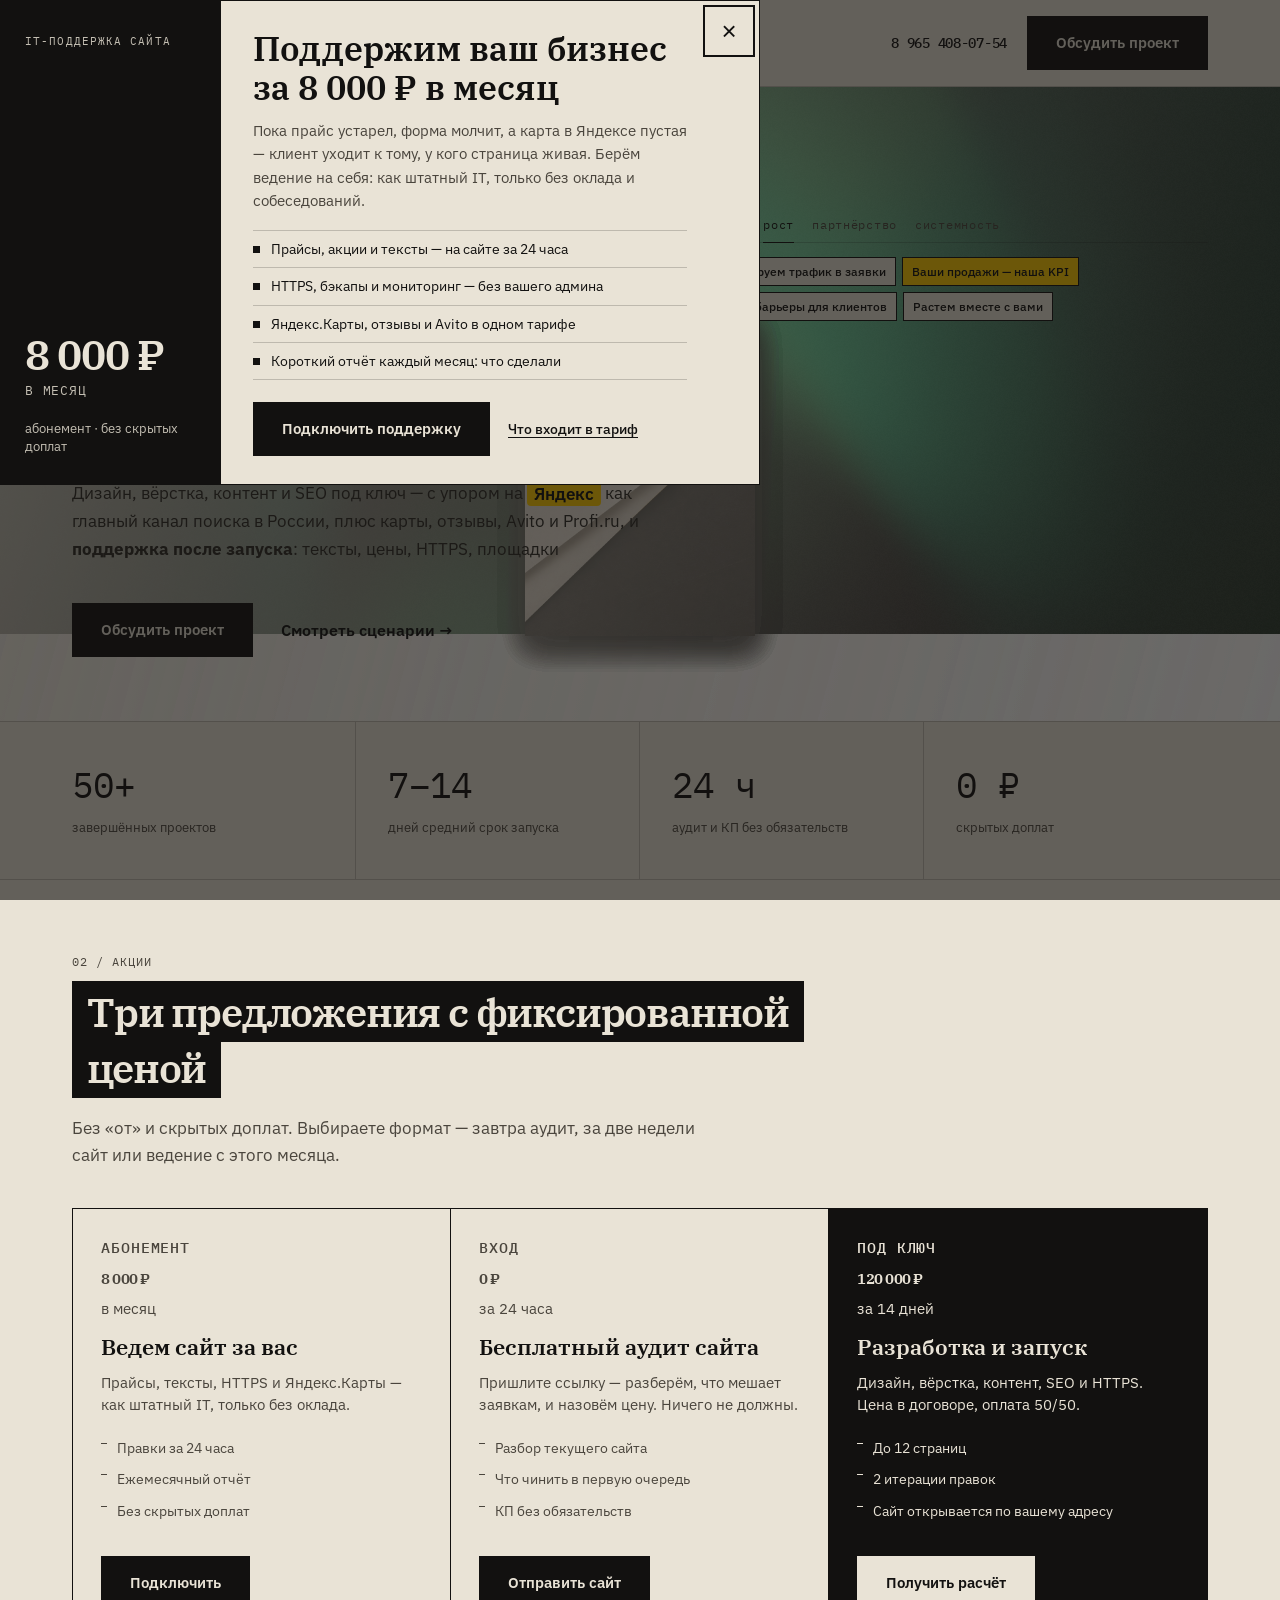
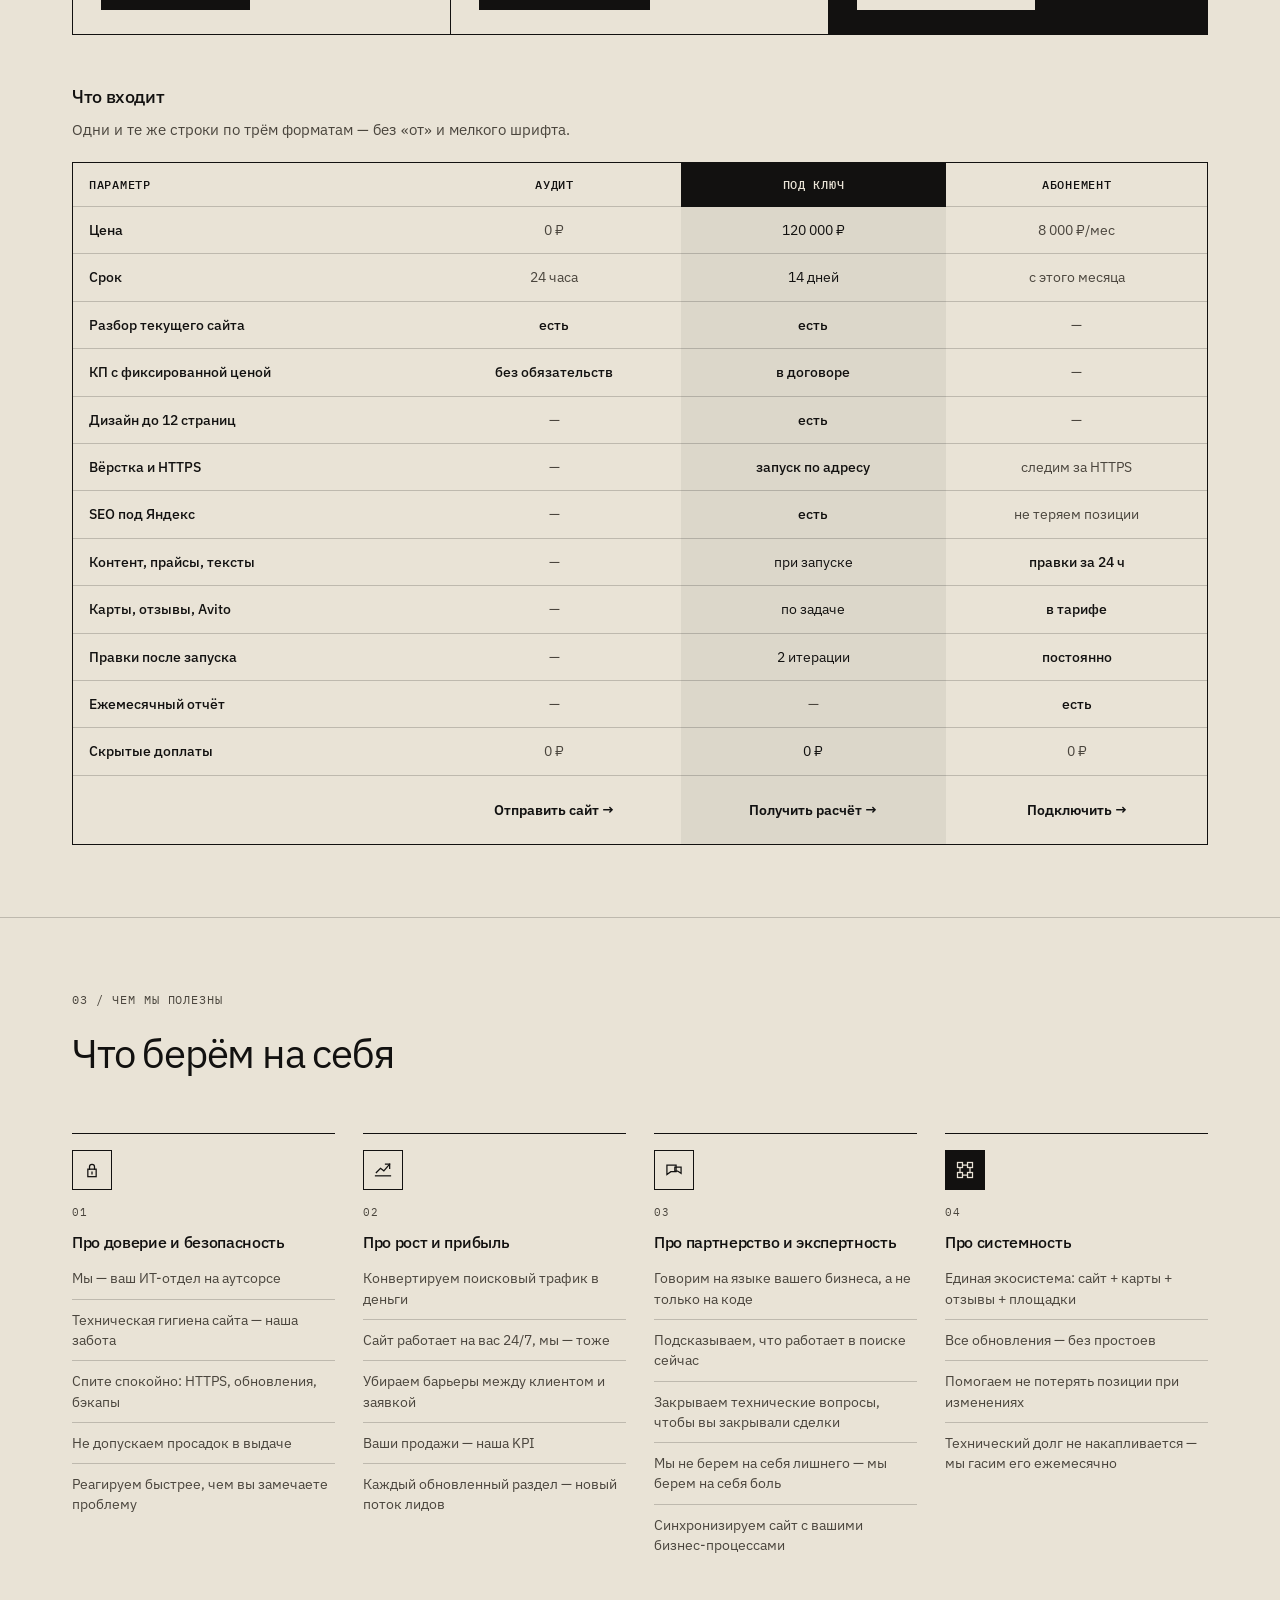
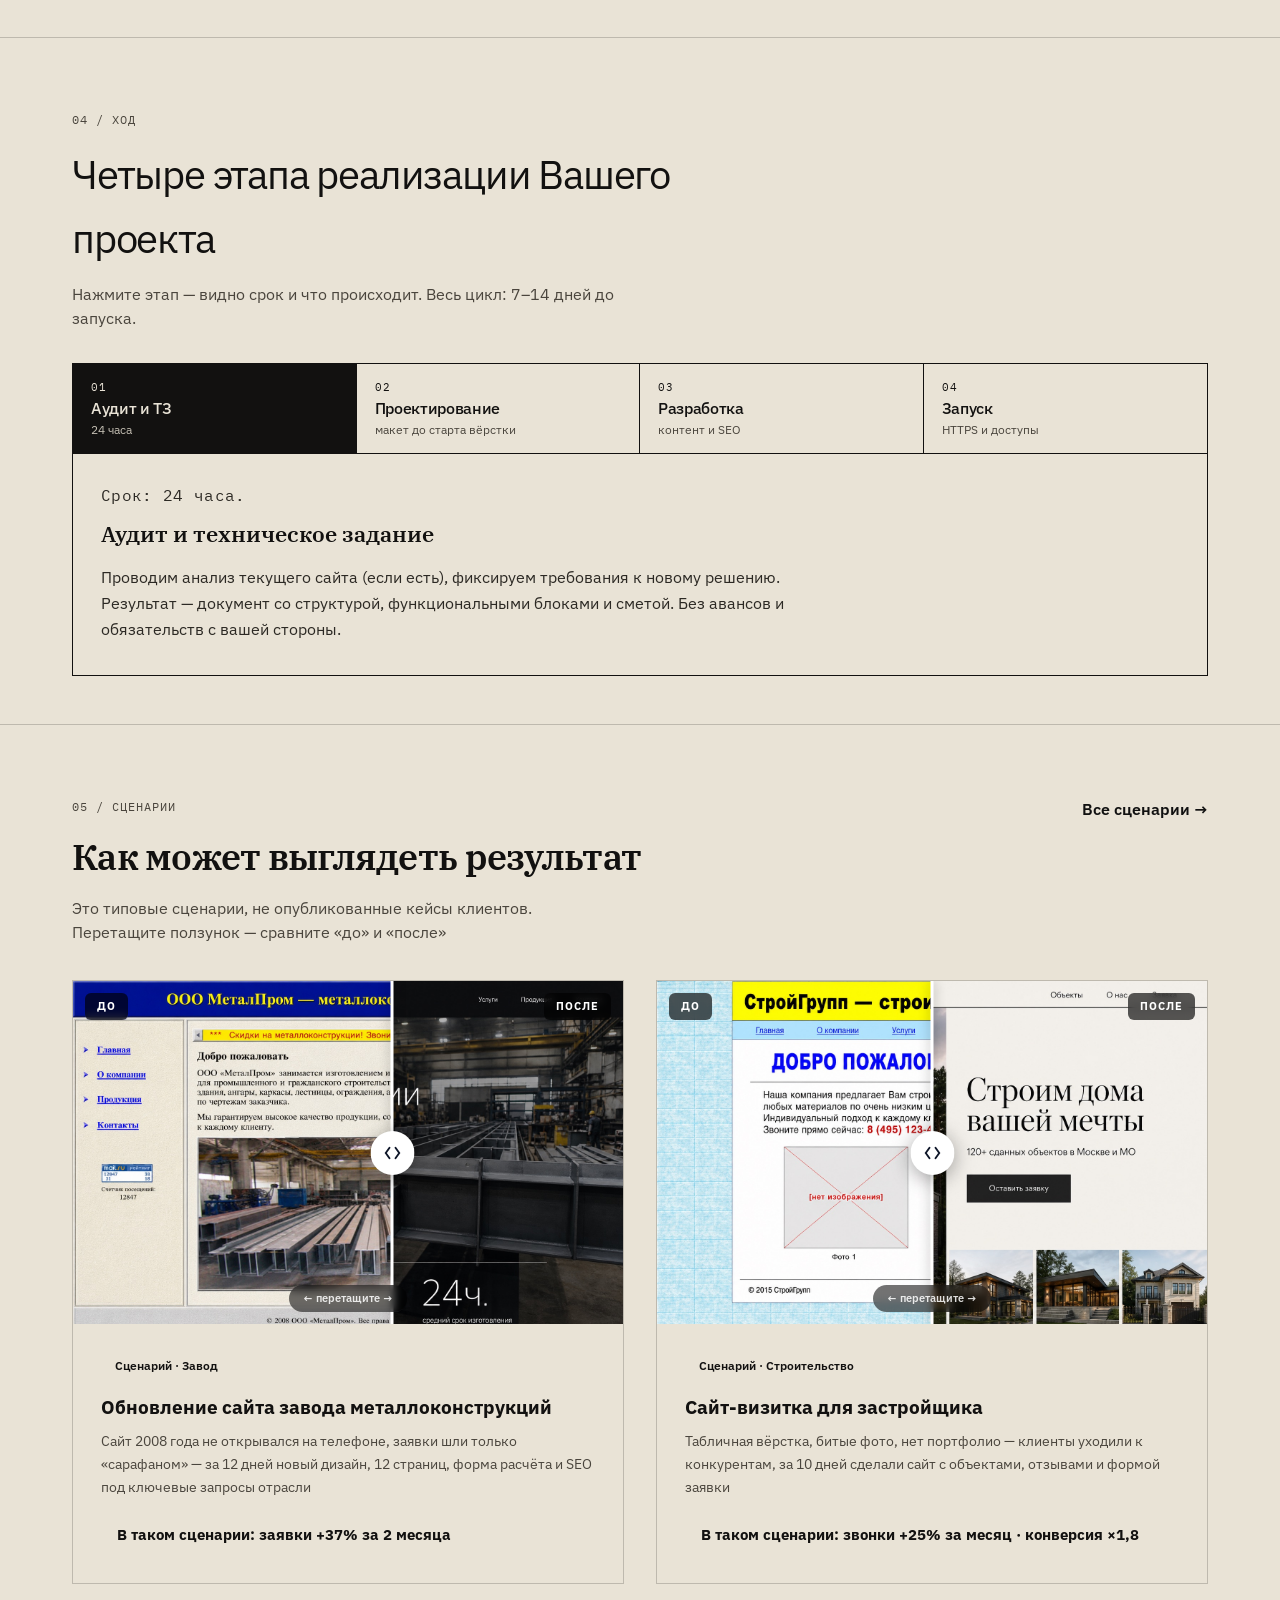
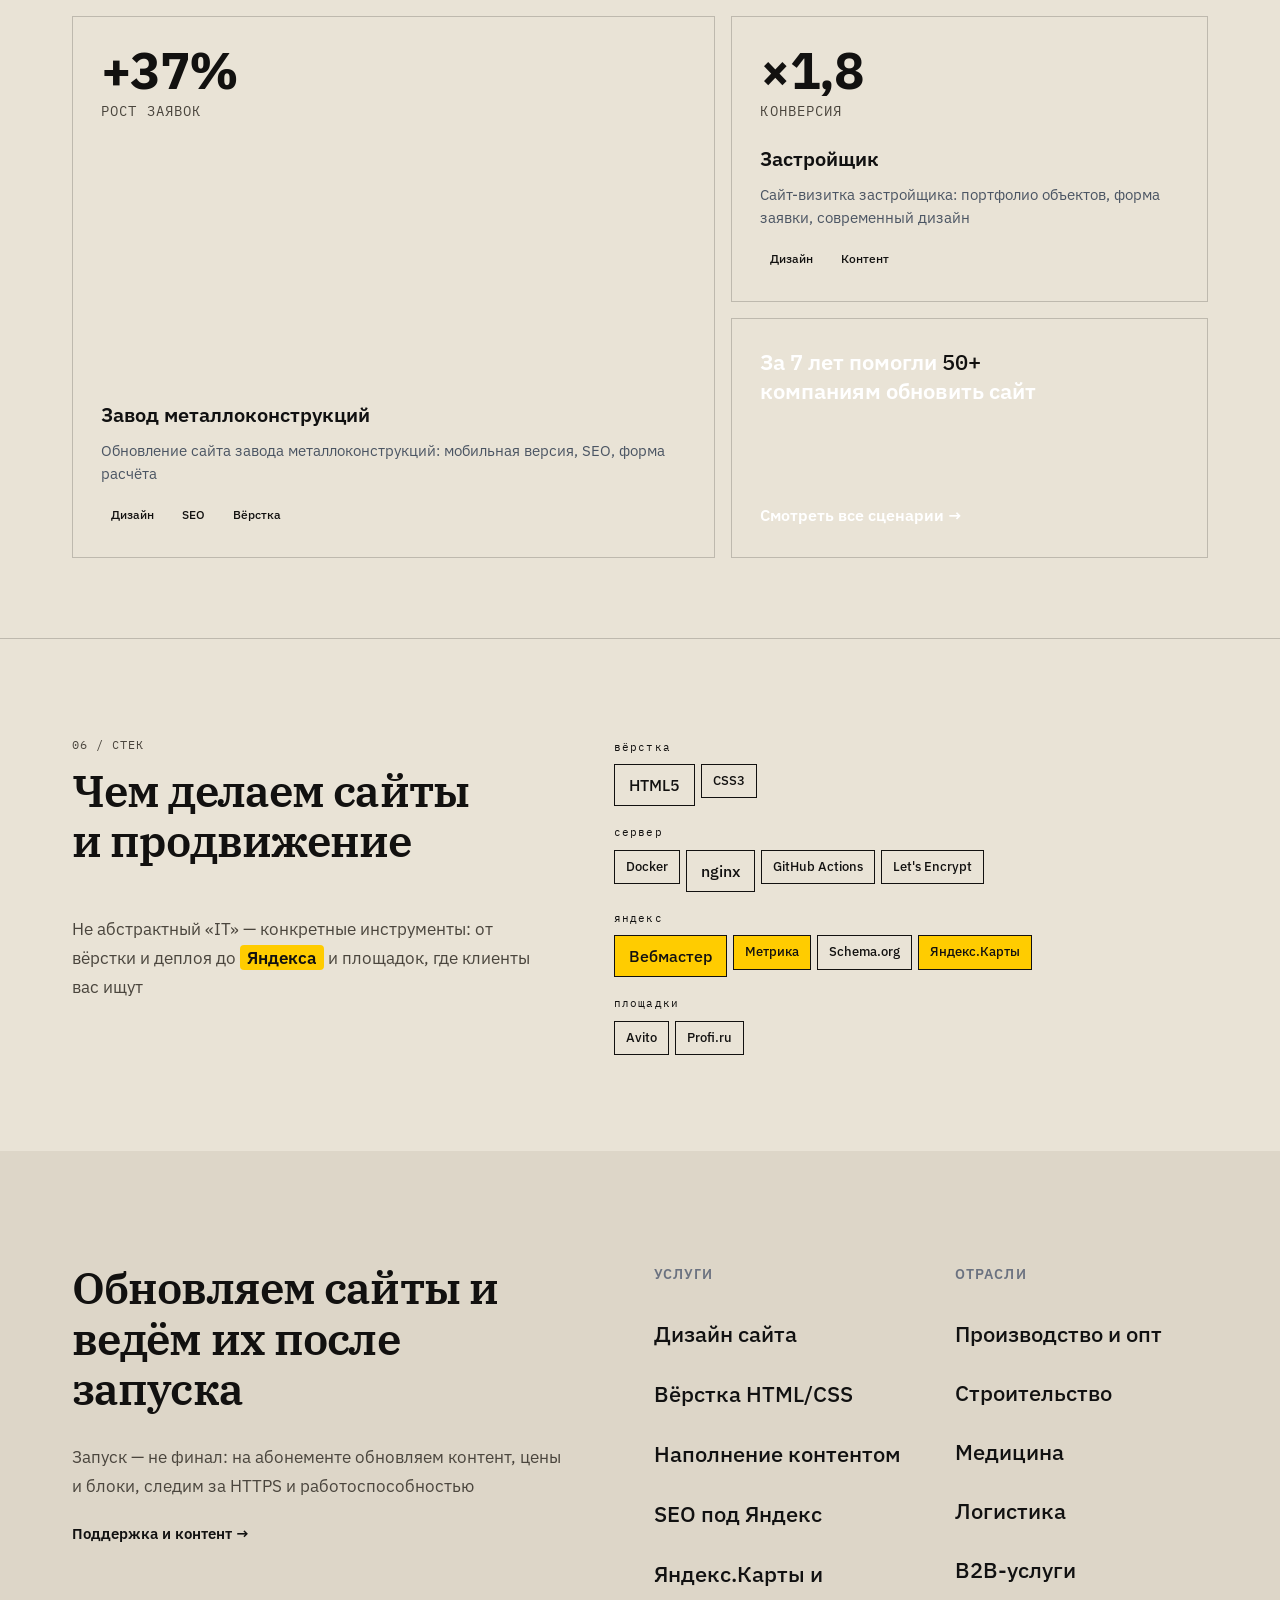
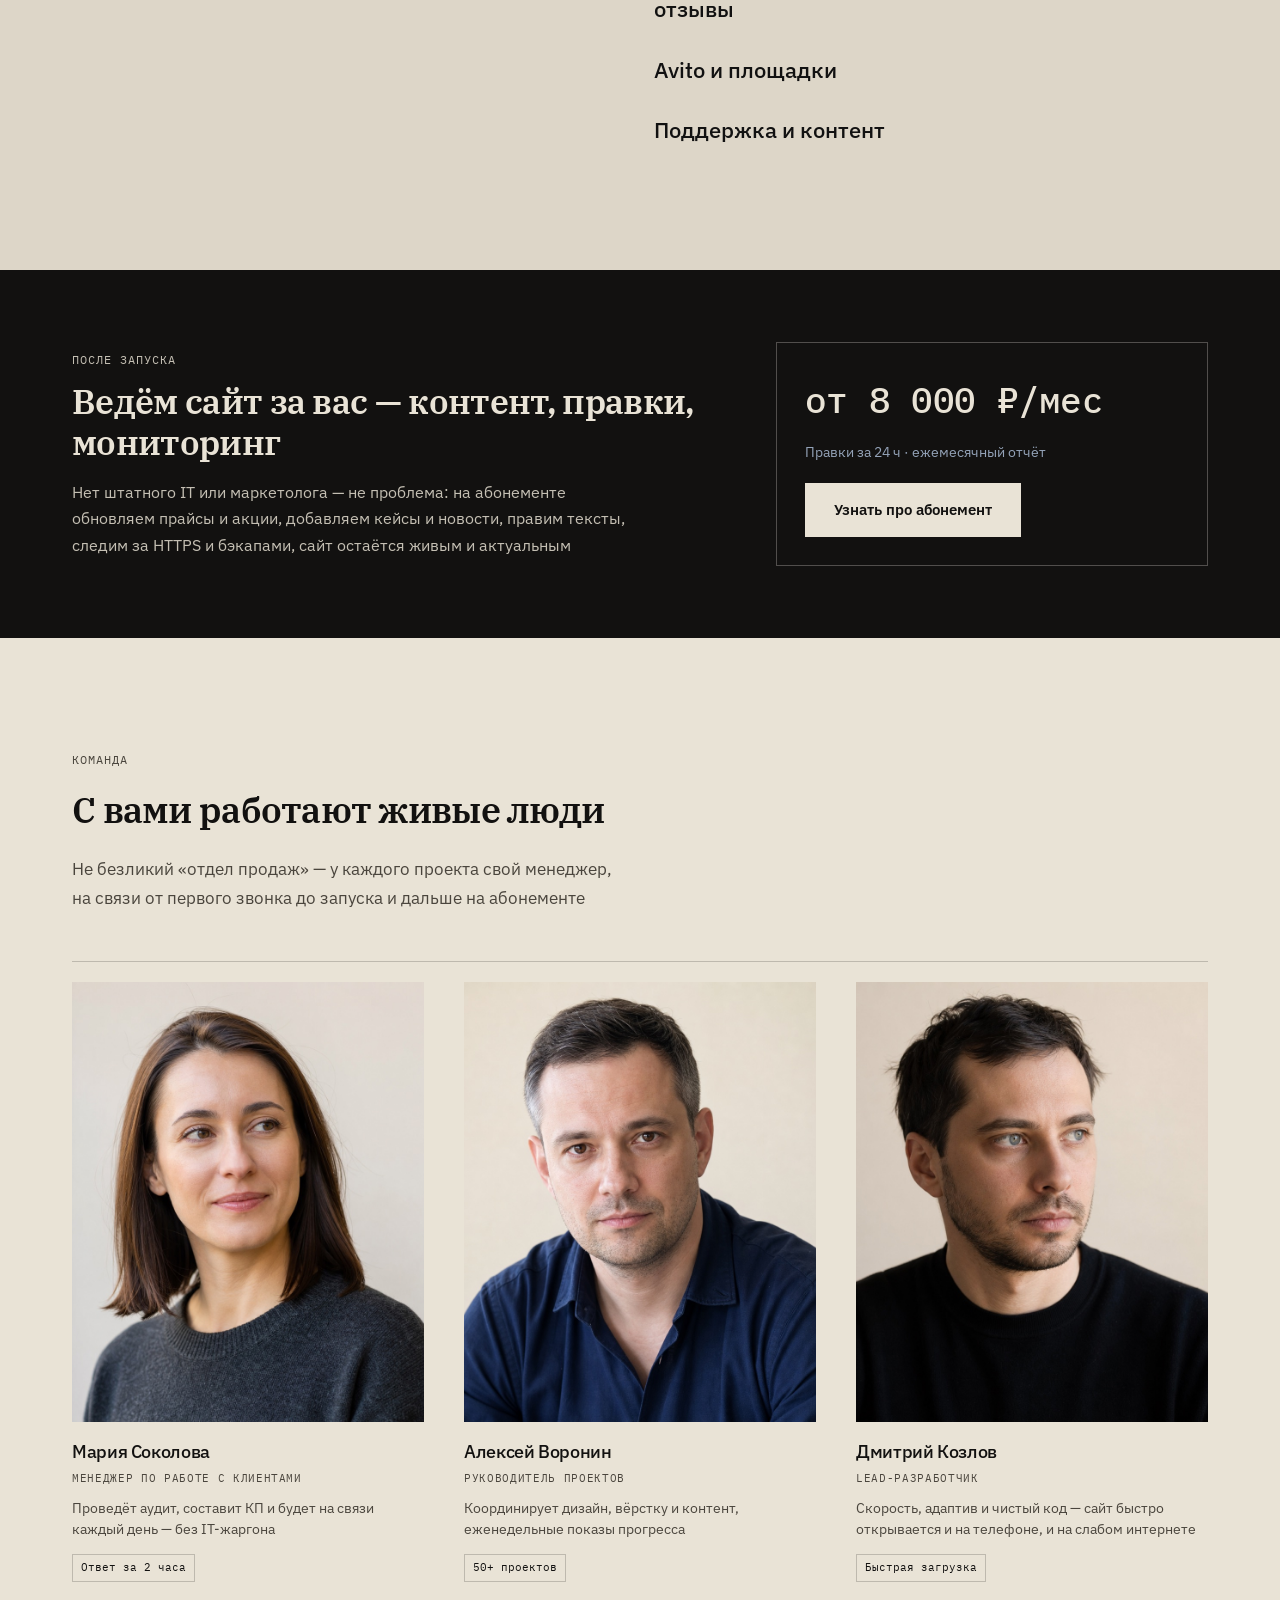
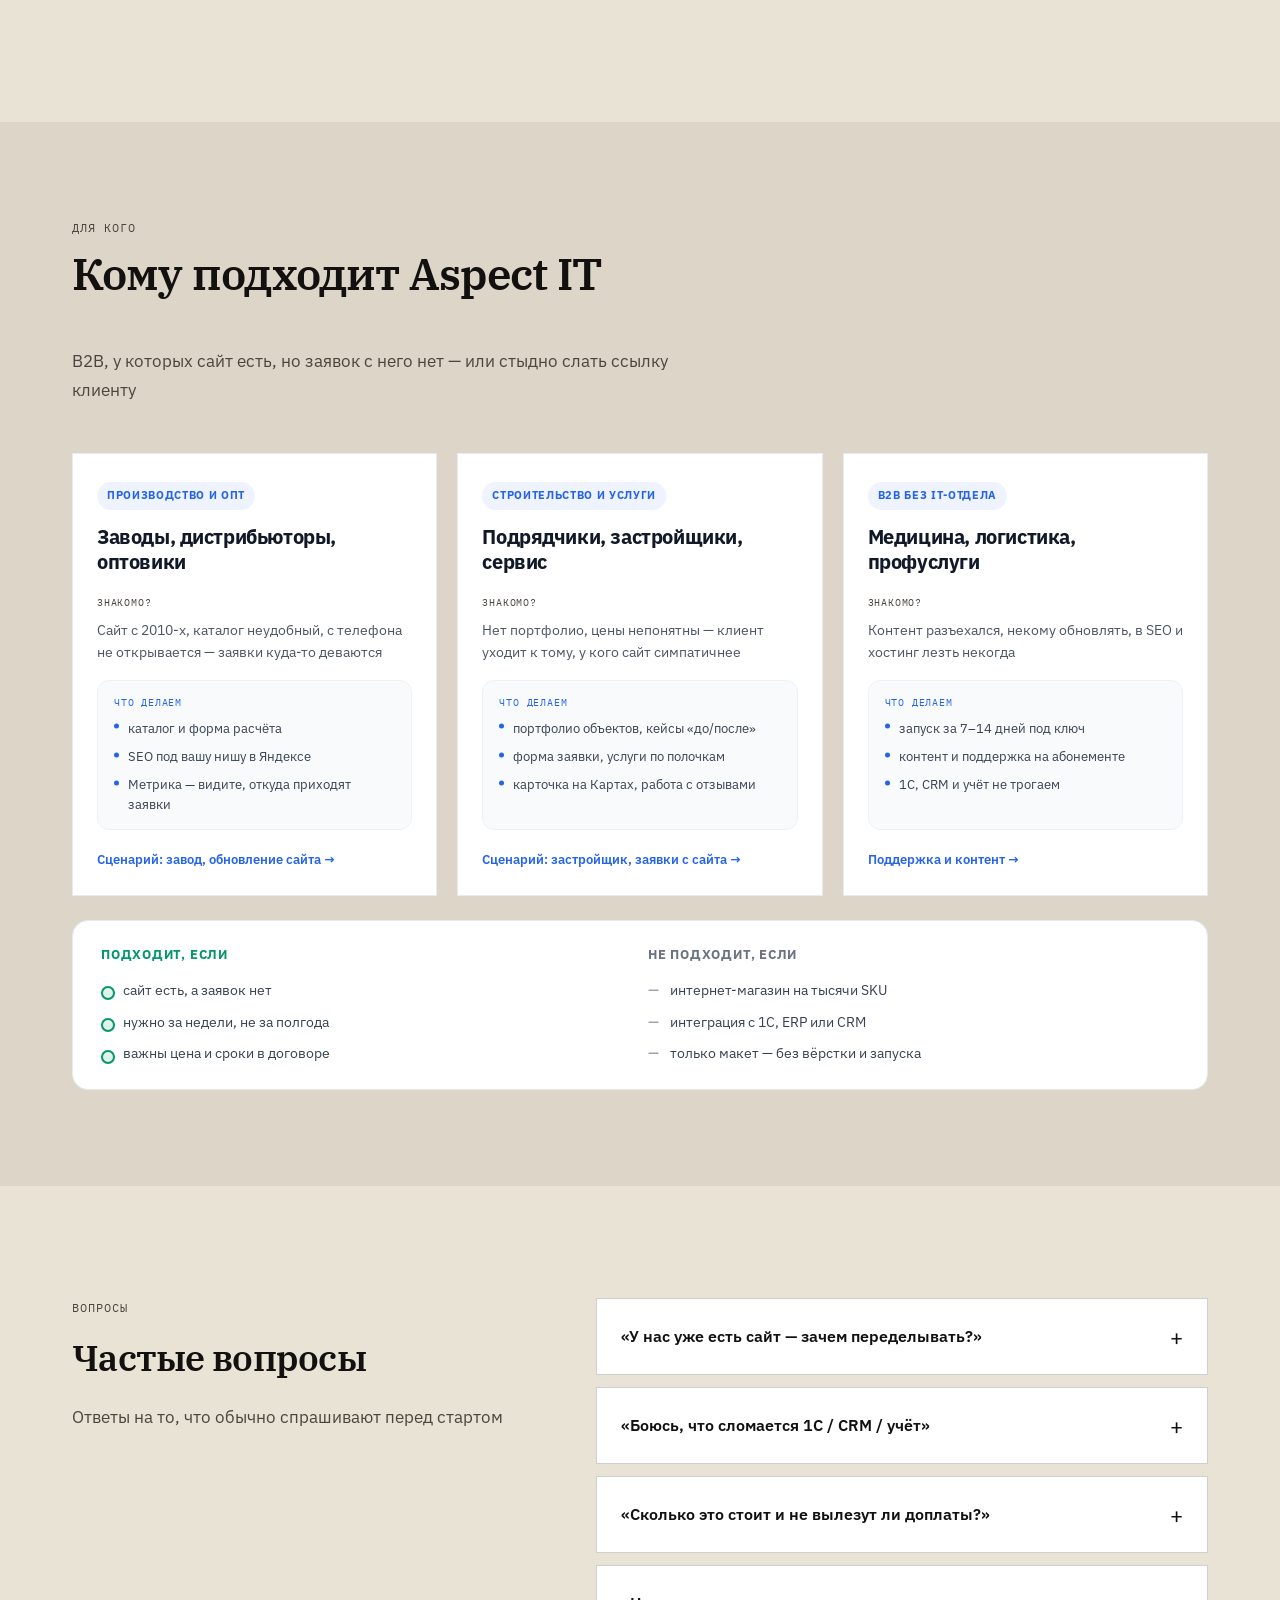
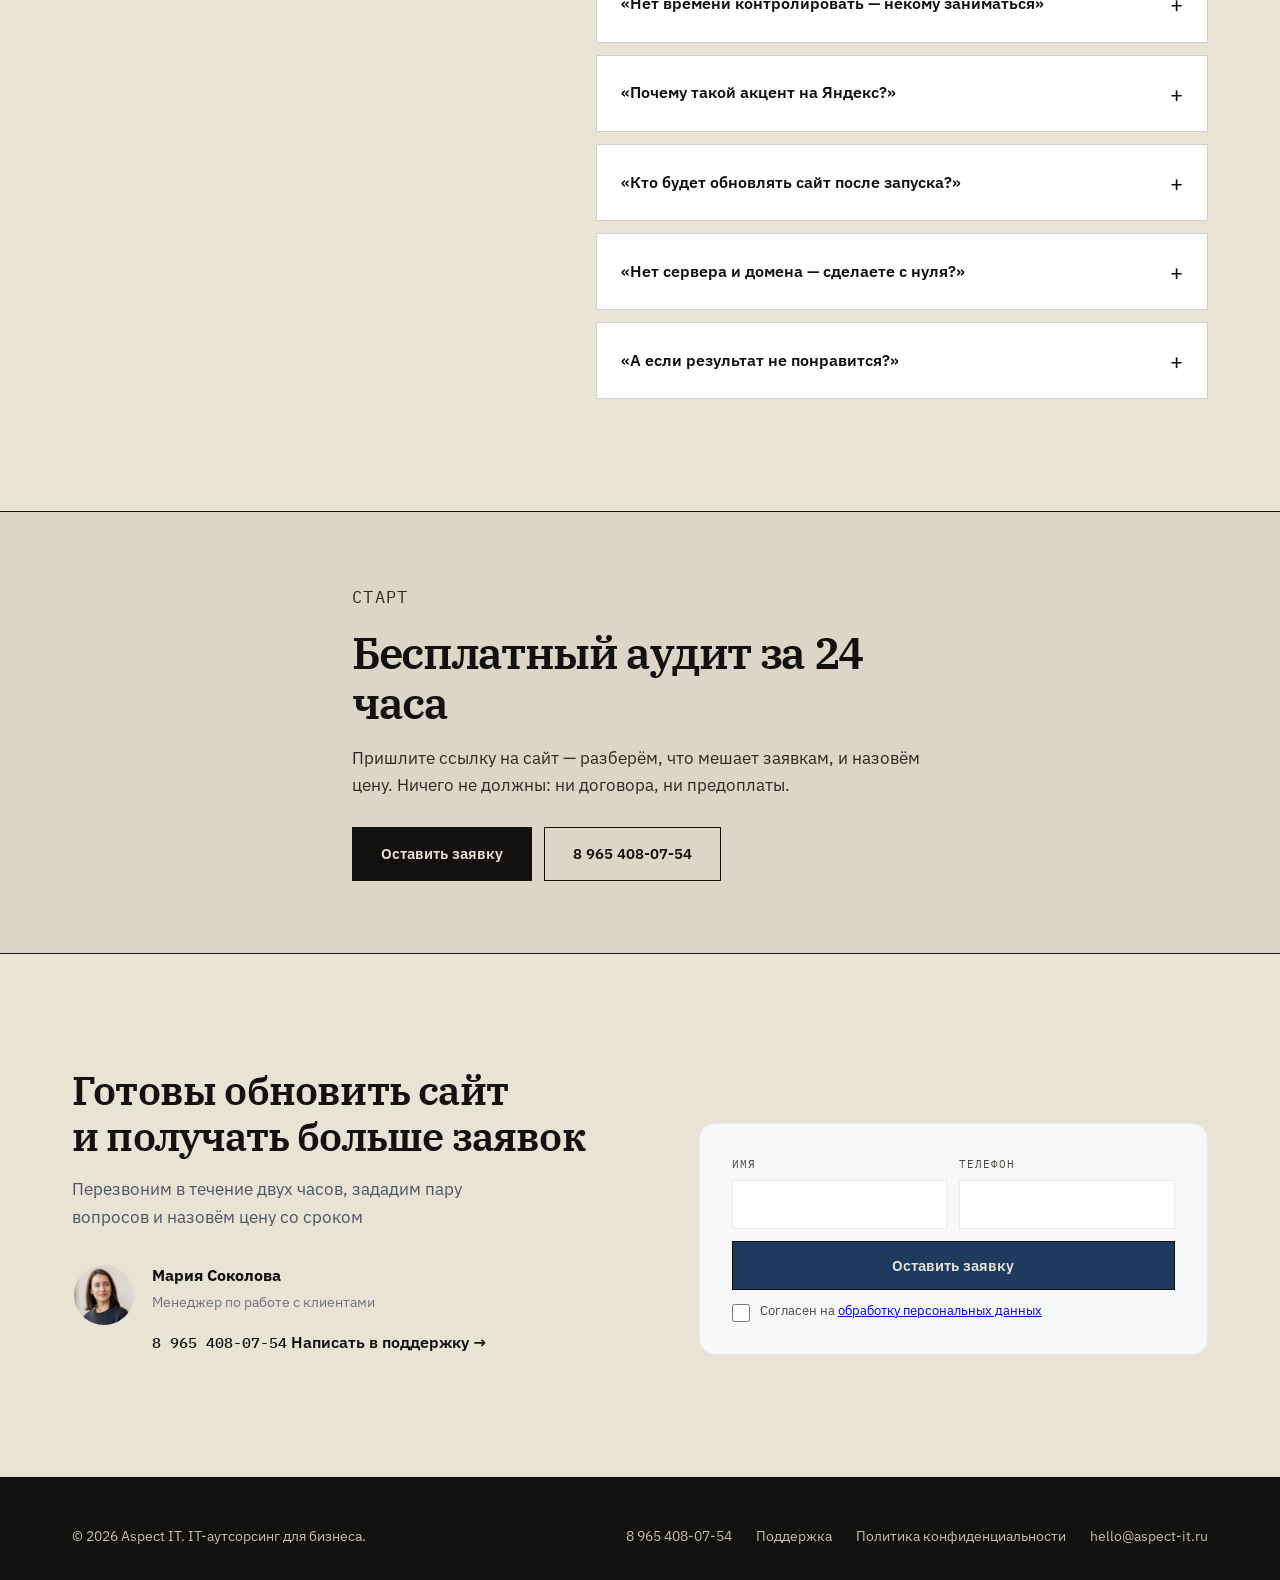
==== commit 86f81784: "Add Velaris and Image Stream to the homepage hero so the first screen leads with motion and real cas" ====
--- a/index.html
+++ b/index.html
@@ -39,7 +39,7 @@
     <link rel="preconnect" href="https://fonts.gstatic.com" crossorigin />
     <link rel="dns-prefetch" href="https://mc.yandex.ru" />
     <link href="https://fonts.googleapis.com/css2?family=IBM+Plex+Mono:wght@400;500&family=IBM+Plex+Sans:wght@300;400;500;600;700&family=IBM+Plex+Serif:ital,wght@0,400;0,500;0,600;0,700&display=swap" rel="stylesheet" />
-    <link rel="stylesheet" href="/css/styles.css?v=59" />
+    <link rel="stylesheet" href="/css/styles.css?v=61" />
     <script>document.documentElement.classList.add('js');</script>
     <script type="application/ld+json">
     {
@@ -163,6 +163,33 @@
 
     <main id="main">
     <section class="hero-editorial">
+        <canvas class="hero-velaris" data-velaris data-velaris-bg="#121110" data-velaris-colors="#86efac,#4ade80,#059669,#121110" data-velaris-speed="1.6" data-velaris-grain="0.3" aria-hidden="true"></canvas>
+        <div class="hero-stream" aria-hidden="true">
+            <div class="hero-stream-stage">
+                <div class="hero-stream-rail hero-stream-rail--right">
+                    <div class="hero-stream-card" style="--i:0"><img src="/assets/cases/metalprom-after.jpg" alt="" width="1600" height="900" decoding="async"></div>
+                    <div class="hero-stream-card" style="--i:1"><img src="/assets/cases/stroygrupp-after.jpg" alt="" width="1600" height="900" decoding="async"></div>
+                    <div class="hero-stream-card" style="--i:2"><img src="/assets/hero-abstract.jpg" alt="" width="1600" height="900" decoding="async"></div>
+                    <div class="hero-stream-card" style="--i:3"><img src="/assets/cases/metalprom-before.jpg" alt="" width="1600" height="900" decoding="async"></div>
+                    <div class="hero-stream-card" style="--i:4"><img src="/assets/og-image.png" alt="" width="1200" height="630" decoding="async"></div>
+                    <div class="hero-stream-card" style="--i:5"><img src="/assets/cases/stroygrupp-before.jpg" alt="" width="1600" height="900" decoding="async"></div>
+                    <div class="hero-stream-card" style="--i:6"><img src="/assets/cases/metalprom-after.jpg" alt="" width="1600" height="900" decoding="async"></div>
+                    <div class="hero-stream-card" style="--i:7"><img src="/assets/cases/stroygrupp-after.jpg" alt="" width="1600" height="900" decoding="async"></div>
+                    <div class="hero-stream-card" style="--i:8"><img src="/assets/hero-abstract.jpg" alt="" width="1600" height="900" decoding="async"></div>
+                </div>
+                <div class="hero-stream-rail hero-stream-rail--left">
+                    <div class="hero-stream-card" style="--i:0"><img src="/assets/cases/metalprom-after.jpg" alt="" width="1600" height="900" decoding="async"></div>
+                    <div class="hero-stream-card" style="--i:1"><img src="/assets/cases/stroygrupp-after.jpg" alt="" width="1600" height="900" decoding="async"></div>
+                    <div class="hero-stream-card" style="--i:2"><img src="/assets/hero-abstract.jpg" alt="" width="1600" height="900" decoding="async"></div>
+                    <div class="hero-stream-card" style="--i:3"><img src="/assets/cases/metalprom-before.jpg" alt="" width="1600" height="900" decoding="async"></div>
+                    <div class="hero-stream-card" style="--i:4"><img src="/assets/og-image.png" alt="" width="1200" height="630" decoding="async"></div>
+                    <div class="hero-stream-card" style="--i:5"><img src="/assets/cases/stroygrupp-before.jpg" alt="" width="1600" height="900" decoding="async"></div>
+                    <div class="hero-stream-card" style="--i:6"><img src="/assets/cases/metalprom-after.jpg" alt="" width="1600" height="900" decoding="async"></div>
+                    <div class="hero-stream-card" style="--i:7"><img src="/assets/cases/stroygrupp-after.jpg" alt="" width="1600" height="900" decoding="async"></div>
+                    <div class="hero-stream-card" style="--i:8"><img src="/assets/hero-abstract.jpg" alt="" width="1600" height="900" decoding="async"></div>
+                </div>
+            </div>
+        </div>
         <div class="container">
             <p class="hero-editorial-eyebrow">01 / Аутсорсинг</p>
             <div class="hero-editorial-split">
@@ -951,6 +978,7 @@
     <noscript><div><img src="https://mc.yandex.ru/watch/112115171" style="position:absolute; left:-9999px;" alt="" /></div></noscript>
     <script src="js/yandex-metrika.js?v=2" defer></script>
     <script src="js/jivo.js?v=2" defer></script>
-    <script src="js/main.js?v=37"></script>
+    <script src="js/velaris.js?v=1"></script>
+    <script src="js/main.js?v=38"></script>
 </body>
 </html>
--- a/css/styles.css
+++ b/css/styles.css
@@ -3296,27 +3296,138 @@
     background-color: var(--paper);
 }
 
+body.home .hero-velaris {
+    position: absolute;
+    inset: 0;
+    z-index: 0;
+    display: block;
+    width: 100%;
+    height: 100%;
+    pointer-events: none;
+}
+
+body.home .hero-stream {
+    --hero-stream: 18s;
+    position: absolute;
+    inset: 0;
+    z-index: 1;
+    pointer-events: none;
+    overflow: hidden;
+    container-type: inline-size;
+}
+
+body.home .hero-stream-stage {
+    position: absolute;
+    inset: 0;
+    perspective: 30cqw;
+    perspective-origin: 50% 66%;
+}
+
+body.home .hero-stream-rail {
+    position: absolute;
+    inset: 0;
+    transform-style: preserve-3d;
+}
+
+body.home .hero-stream-card {
+    position: absolute;
+    left: 50%;
+    top: 66%;
+    width: 18cqw;
+    height: 25cqw;
+    margin-left: -9cqw;
+    margin-top: -12.5cqw;
+    overflow: hidden;
+    backface-visibility: hidden;
+    box-shadow: 0 12px 28px rgba(18, 17, 16, 0.16);
+    animation: hero-stream-right var(--hero-stream) linear infinite;
+    animation-delay: calc(var(--i, 0) * var(--hero-stream) / -9);
+}
+
+body.home .hero-stream-rail--left .hero-stream-card {
+    animation-name: hero-stream-left;
+}
+
+body.home .hero-stream-card img {
+    display: block;
+    width: 100%;
+    height: 100%;
+    object-fit: cover;
+}
+
+@keyframes hero-stream-right {
+    0.00% { transform: translate3d(-11.00cqw, 0, -258.46cqw) rotateY(-6.00deg); }
+    4.17% { transform: translate3d(-3.79cqw, 0, -225.92cqw) rotateY(-6.92deg); }
+    8.33% { transform: translate3d(2.73cqw, 0, -197.04cqw) rotateY(-7.83deg); }
+    12.50% { transform: translate3d(8.60cqw, 0, -171.43cqw) rotateY(-8.75deg); }
+    16.67% { transform: translate3d(13.87cqw, 0, -148.70cqw) rotateY(-9.67deg); }
+    20.83% { transform: translate3d(18.56cqw, 0, -128.54cqw) rotateY(-10.58deg); }
+    25.00% { transform: translate3d(22.72cqw, 0, -110.65cqw) rotateY(-11.50deg); }
+    29.17% { transform: translate3d(26.37cqw, 0, -94.78cqw) rotateY(-12.42deg); }
+    33.33% { transform: translate3d(29.57cqw, 0, -80.70cqw) rotateY(-13.33deg); }
+    37.50% { transform: translate3d(32.34cqw, 0, -68.21cqw) rotateY(-14.25deg); }
+    41.67% { transform: translate3d(34.71cqw, 0, -57.13cqw) rotateY(-15.17deg); }
+    45.83% { transform: translate3d(36.73cqw, 0, -47.30cqw) rotateY(-16.08deg); }
+    50.00% { transform: translate3d(38.42cqw, 0, -38.58cqw) rotateY(-17.00deg); }
+    54.17% { transform: translate3d(39.81cqw, 0, -30.84cqw) rotateY(-17.92deg); }
+    58.33% { transform: translate3d(40.94cqw, 0, -23.98cqw) rotateY(-18.83deg); }
+    62.50% { transform: translate3d(41.84cqw, 0, -17.89cqw) rotateY(-19.75deg); }
+    66.67% { transform: translate3d(42.53cqw, 0, -12.48cqw) rotateY(-20.67deg); }
+    70.83% { transform: translate3d(43.06cqw, 0, -7.69cqw) rotateY(-21.58deg); }
+    75.00% { transform: translate3d(43.43cqw, 0, -3.44cqw) rotateY(-22.50deg); }
+    79.17% { transform: translate3d(43.69cqw, 0, 0.33cqw) rotateY(-23.42deg); }
+    83.33% { transform: translate3d(43.85cqw, 0, 3.68cqw) rotateY(-24.33deg); }
+    87.50% { transform: translate3d(43.94cqw, 0, 6.65cqw) rotateY(-25.25deg); }
+    91.67% { transform: translate3d(43.98cqw, 0, 9.28cqw) rotateY(-26.17deg); }
+    95.83% { transform: translate3d(44.00cqw, 0, 11.62cqw) rotateY(-27.08deg); }
+    100.00% { transform: translate3d(44.00cqw, 0, 13.70cqw) rotateY(-28.00deg); }
+}
+
+@keyframes hero-stream-left {
+    0.00% { transform: translate3d(11.00cqw, 0, -258.46cqw) rotateY(6.00deg); }
+    4.17% { transform: translate3d(3.79cqw, 0, -225.92cqw) rotateY(6.92deg); }
+    8.33% { transform: translate3d(-2.73cqw, 0, -197.04cqw) rotateY(7.83deg); }
+    12.50% { transform: translate3d(-8.60cqw, 0, -171.43cqw) rotateY(8.75deg); }
+    16.67% { transform: translate3d(-13.87cqw, 0, -148.70cqw) rotateY(9.67deg); }
+    20.83% { transform: translate3d(-18.56cqw, 0, -128.54cqw) rotateY(10.58deg); }
+    25.00% { transform: translate3d(-22.72cqw, 0, -110.65cqw) rotateY(11.50deg); }
+    29.17% { transform: translate3d(-26.37cqw, 0, -94.78cqw) rotateY(12.42deg); }
+    33.33% { transform: translate3d(-29.57cqw, 0, -80.70cqw) rotateY(13.33deg); }
+    37.50% { transform: translate3d(-32.34cqw, 0, -68.21cqw) rotateY(14.25deg); }
+    41.67% { transform: translate3d(-34.71cqw, 0, -57.13cqw) rotateY(15.17deg); }
+    45.83% { transform: translate3d(-36.73cqw, 0, -47.30cqw) rotateY(16.08deg); }
+    50.00% { transform: translate3d(-38.42cqw, 0, -38.58cqw) rotateY(17.00deg); }
+    54.17% { transform: translate3d(-39.81cqw, 0, -30.84cqw) rotateY(17.92deg); }
+    58.33% { transform: translate3d(-40.94cqw, 0, -23.98cqw) rotateY(18.83deg); }
+    62.50% { transform: translate3d(-41.84cqw, 0, -17.89cqw) rotateY(19.75deg); }
+    66.67% { transform: translate3d(-42.53cqw, 0, -12.48cqw) rotateY(20.67deg); }
+    70.83% { transform: translate3d(-43.06cqw, 0, -7.69cqw) rotateY(21.58deg); }
+    75.00% { transform: translate3d(-43.43cqw, 0, -3.44cqw) rotateY(22.50deg); }
+    79.17% { transform: translate3d(-43.69cqw, 0, 0.33cqw) rotateY(23.42deg); }
+    83.33% { transform: translate3d(-43.85cqw, 0, 3.68cqw) rotateY(24.33deg); }
+    87.50% { transform: translate3d(-43.94cqw, 0, 6.65cqw) rotateY(25.25deg); }
+    91.67% { transform: translate3d(-43.98cqw, 0, 9.28cqw) rotateY(26.17deg); }
+    95.83% { transform: translate3d(-44.00cqw, 0, 11.62cqw) rotateY(27.08deg); }
+    100.00% { transform: translate3d(-44.00cqw, 0, 13.70cqw) rotateY(28.00deg); }
+}
+
 body.home .hero-editorial::before {
     content: '';
     position: absolute;
     inset: 0;
-    z-index: 0;
+    z-index: 2;
     pointer-events: none;
-    background-image:
-        linear-gradient(
-            125deg,
-            rgba(233, 227, 214, 0.98) 0%,
-            rgba(233, 227, 214, 0.95) 50%,
-            rgba(233, 227, 214, 0.98) 100%
-        ),
-        url("/assets/hero-abstract.jpg?v=3");
-    background-size: cover;
-    background-position: center;
+    background-image: linear-gradient(
+        105deg,
+        rgba(233, 227, 214, 0.88) 0%,
+        rgba(233, 227, 214, 0.5) 42%,
+        rgba(233, 227, 214, 0.12) 100%
+    );
 }
 
 body.home .hero-editorial .container {
     position: relative;
-    z-index: 1;
+    z-index: 3;
 }
 
 body.home .header.header--light {
@@ -3812,6 +3923,19 @@
     body.home .hero-title-rotate-sizer {
         white-space: normal;
     }
+
+    body.home .hero-stream {
+        opacity: 0.7;
+    }
+
+    body.home .hero-editorial::before {
+        background-image: linear-gradient(
+            180deg,
+            rgba(233, 227, 214, 0.82) 0%,
+            rgba(233, 227, 214, 0.52) 58%,
+            rgba(233, 227, 214, 0.22) 100%
+        );
+    }
 }
 
 @media (max-width: 480px) {
@@ -4474,6 +4598,14 @@
 }
 
 @media (prefers-reduced-motion: reduce) {
+    body.home .hero-velaris {
+        display: none;
+    }
+
+    body.home .hero-stream-card {
+        animation-play-state: paused;
+    }
+
     html.js body.home .home-rise, html.js body.home .home-rise.is-in {
         opacity: 1;
         transform: none;
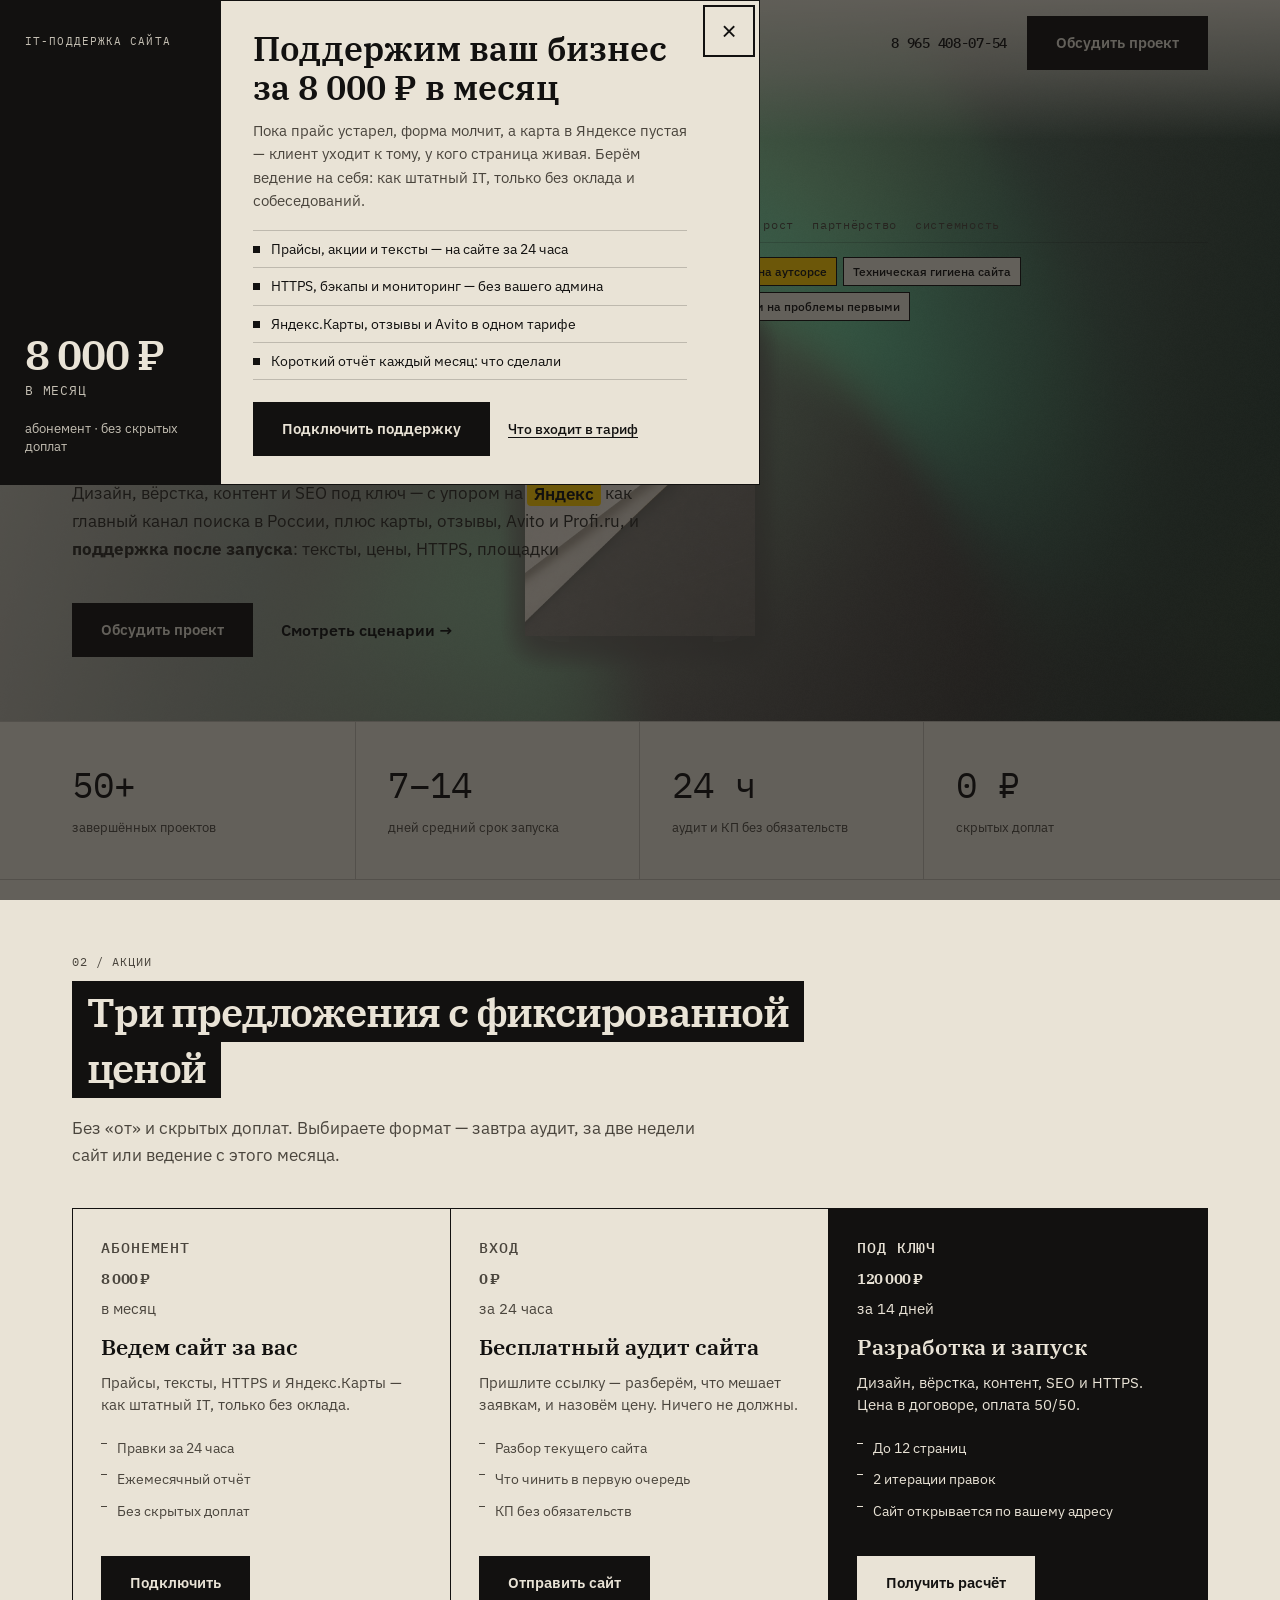
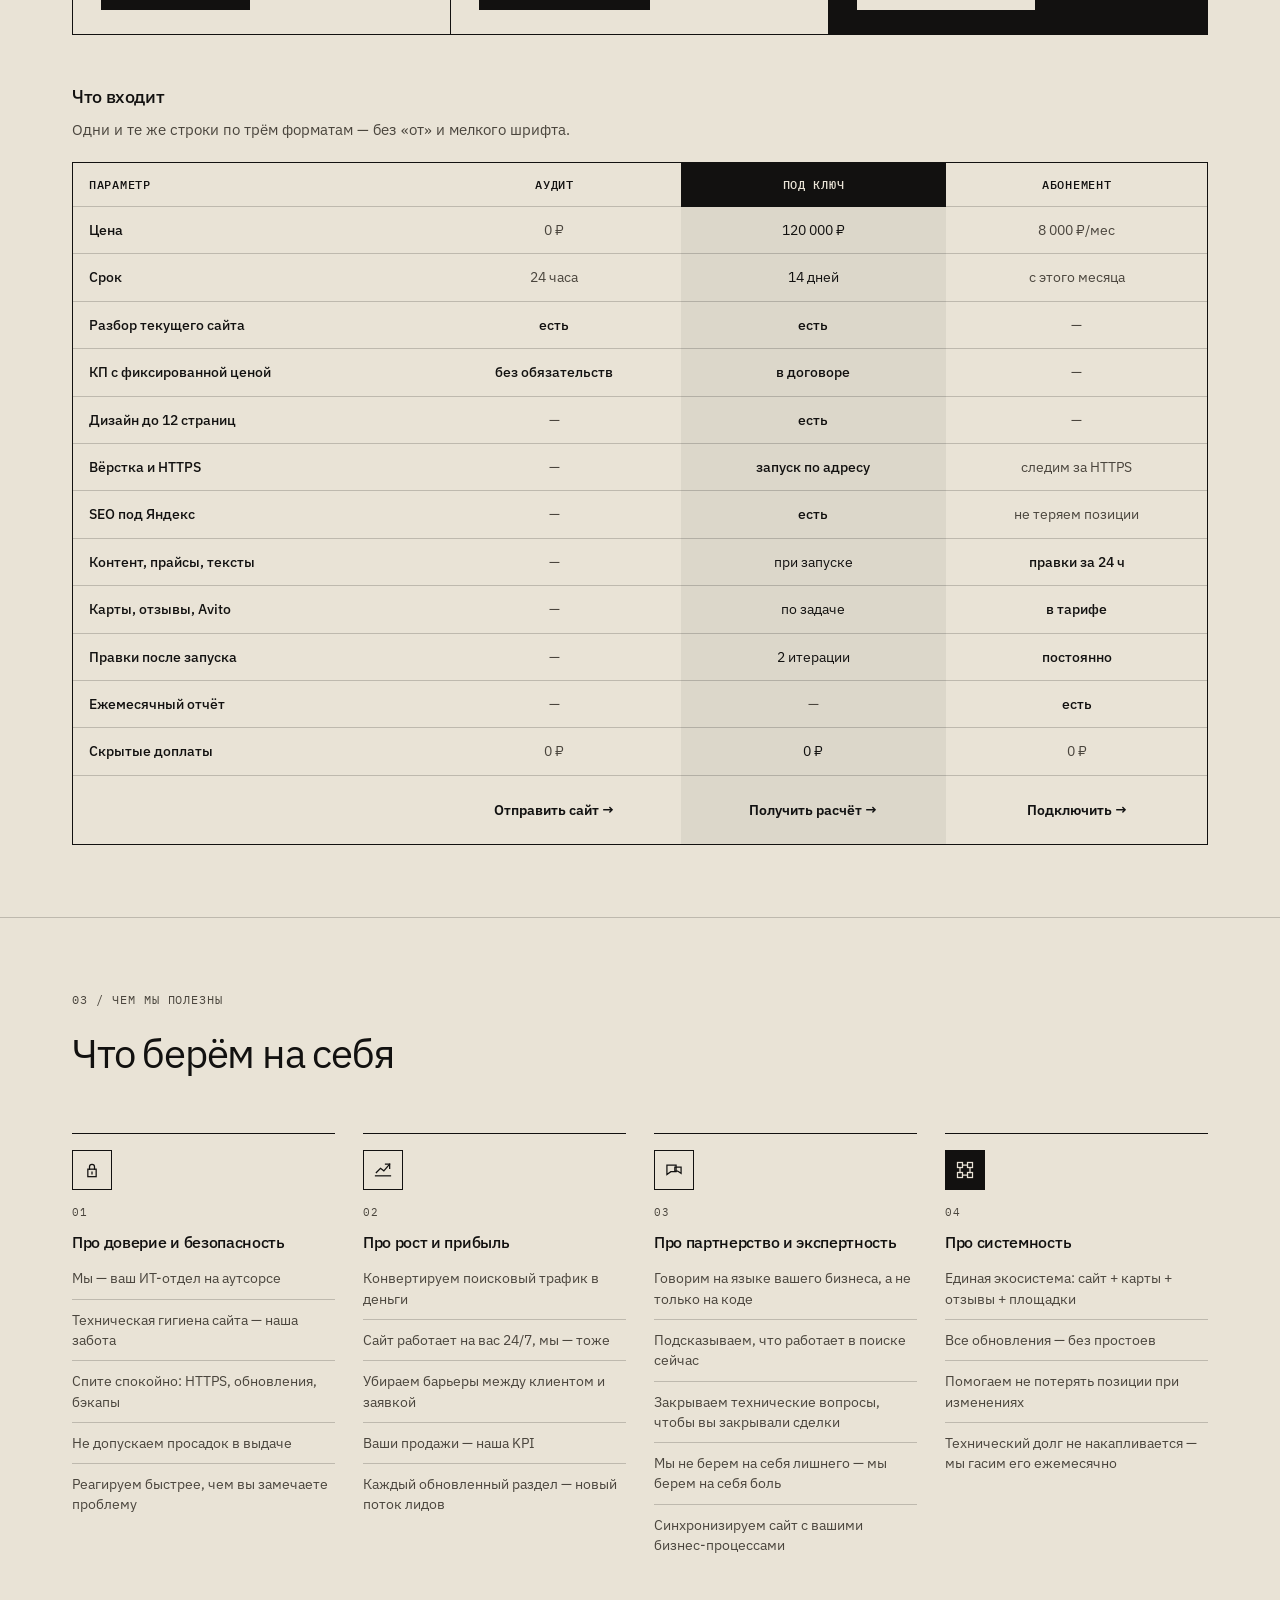
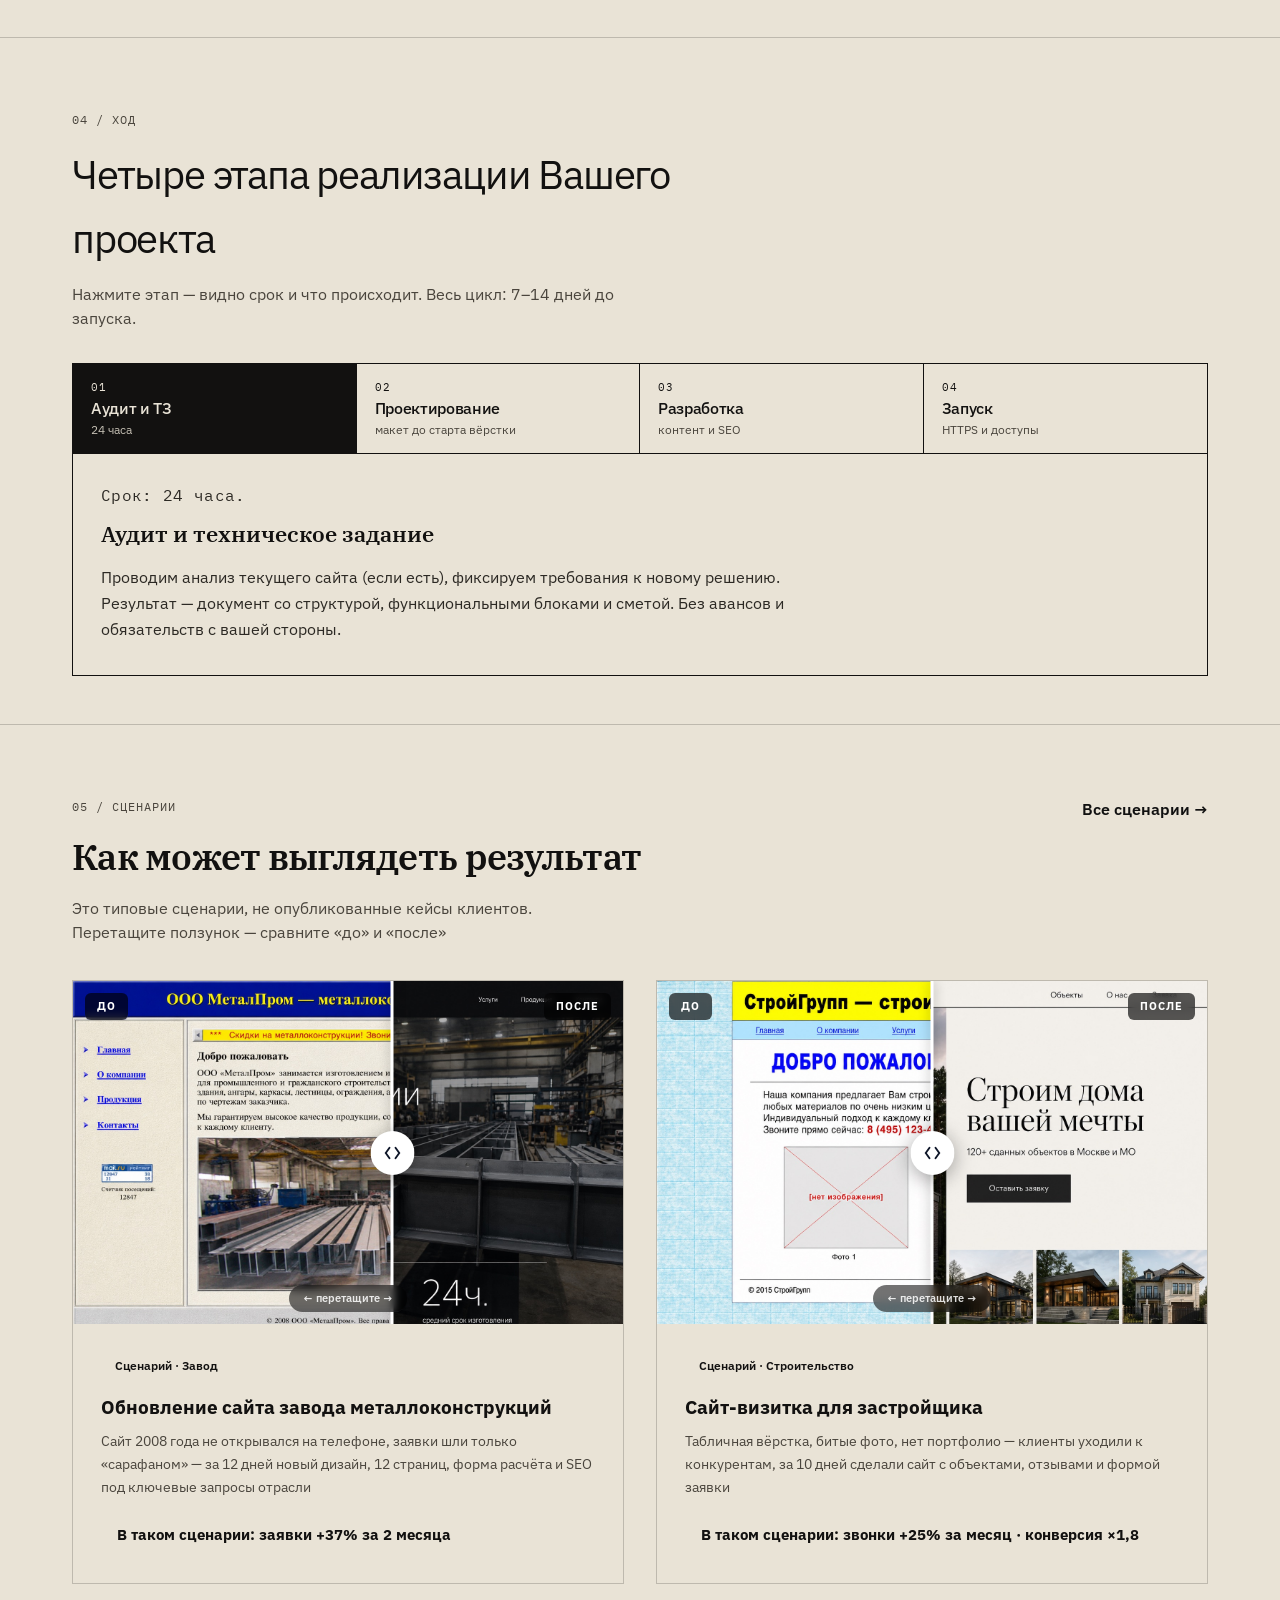
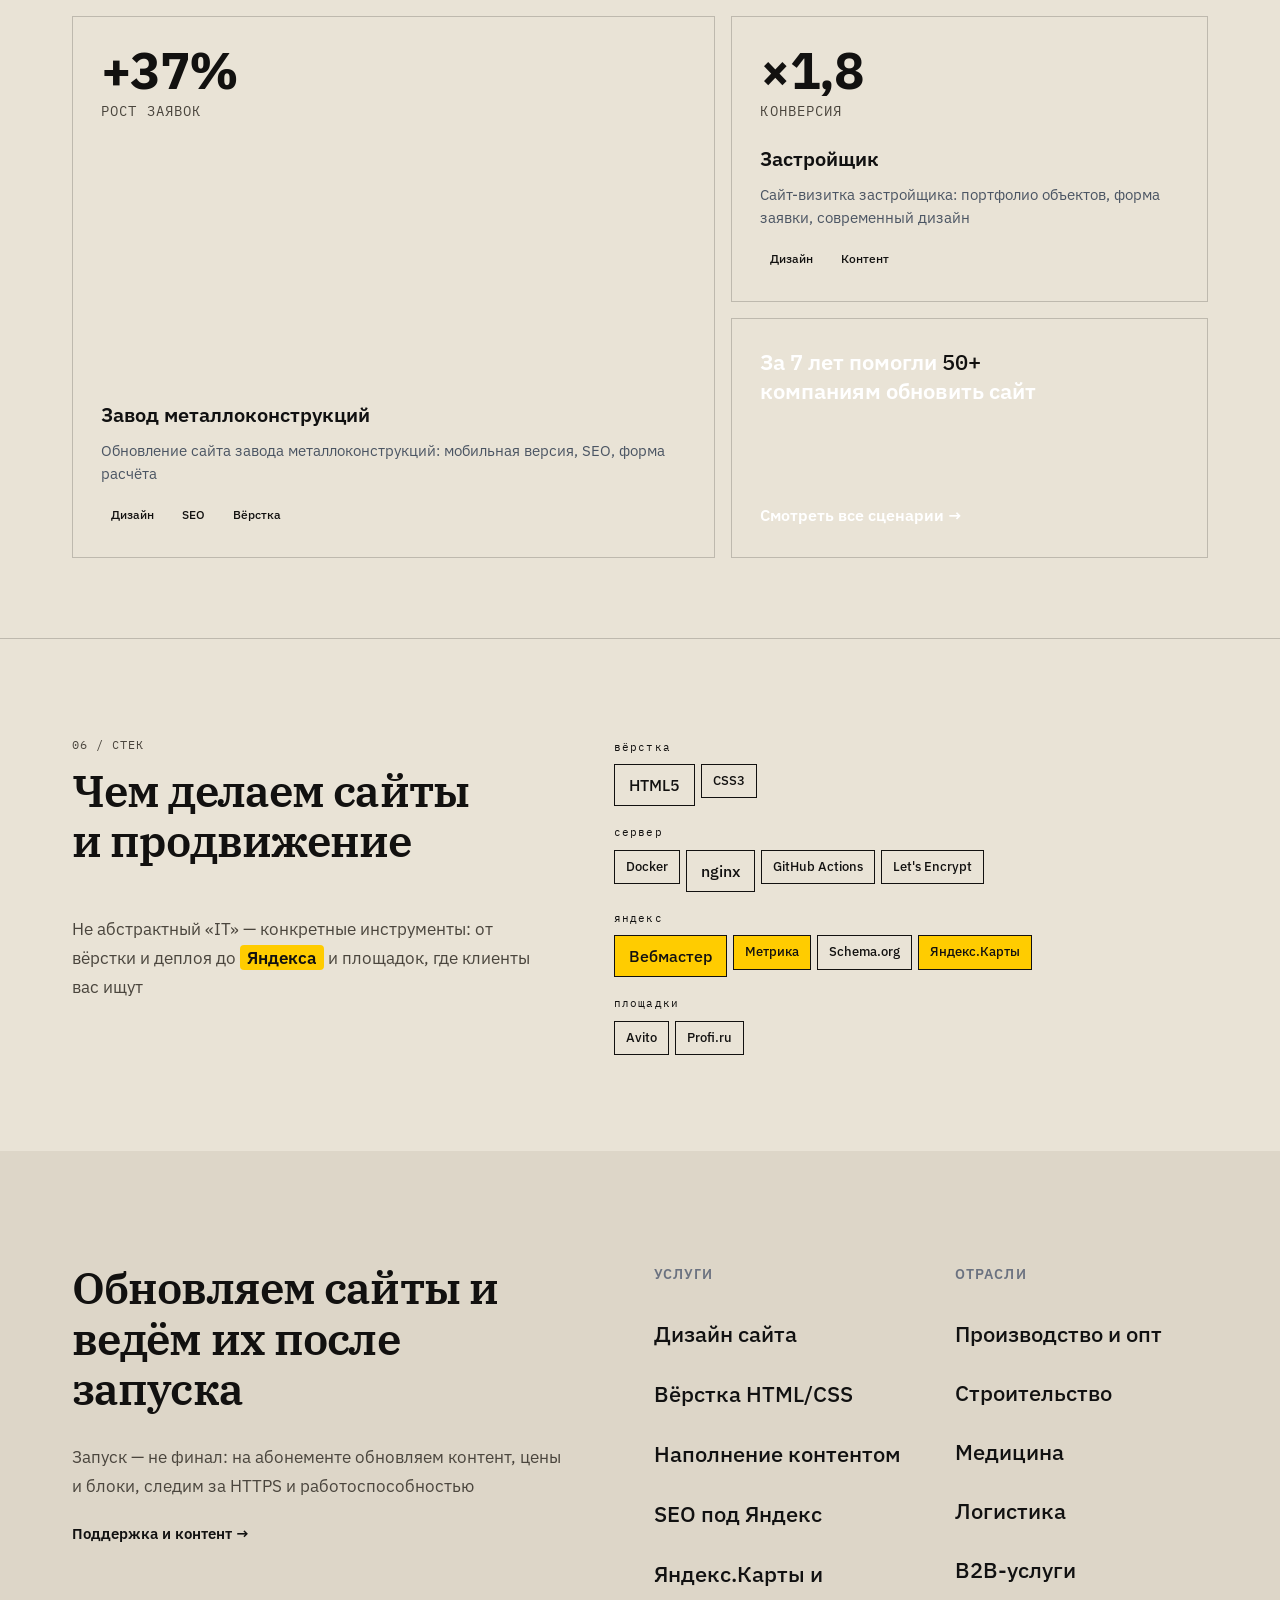
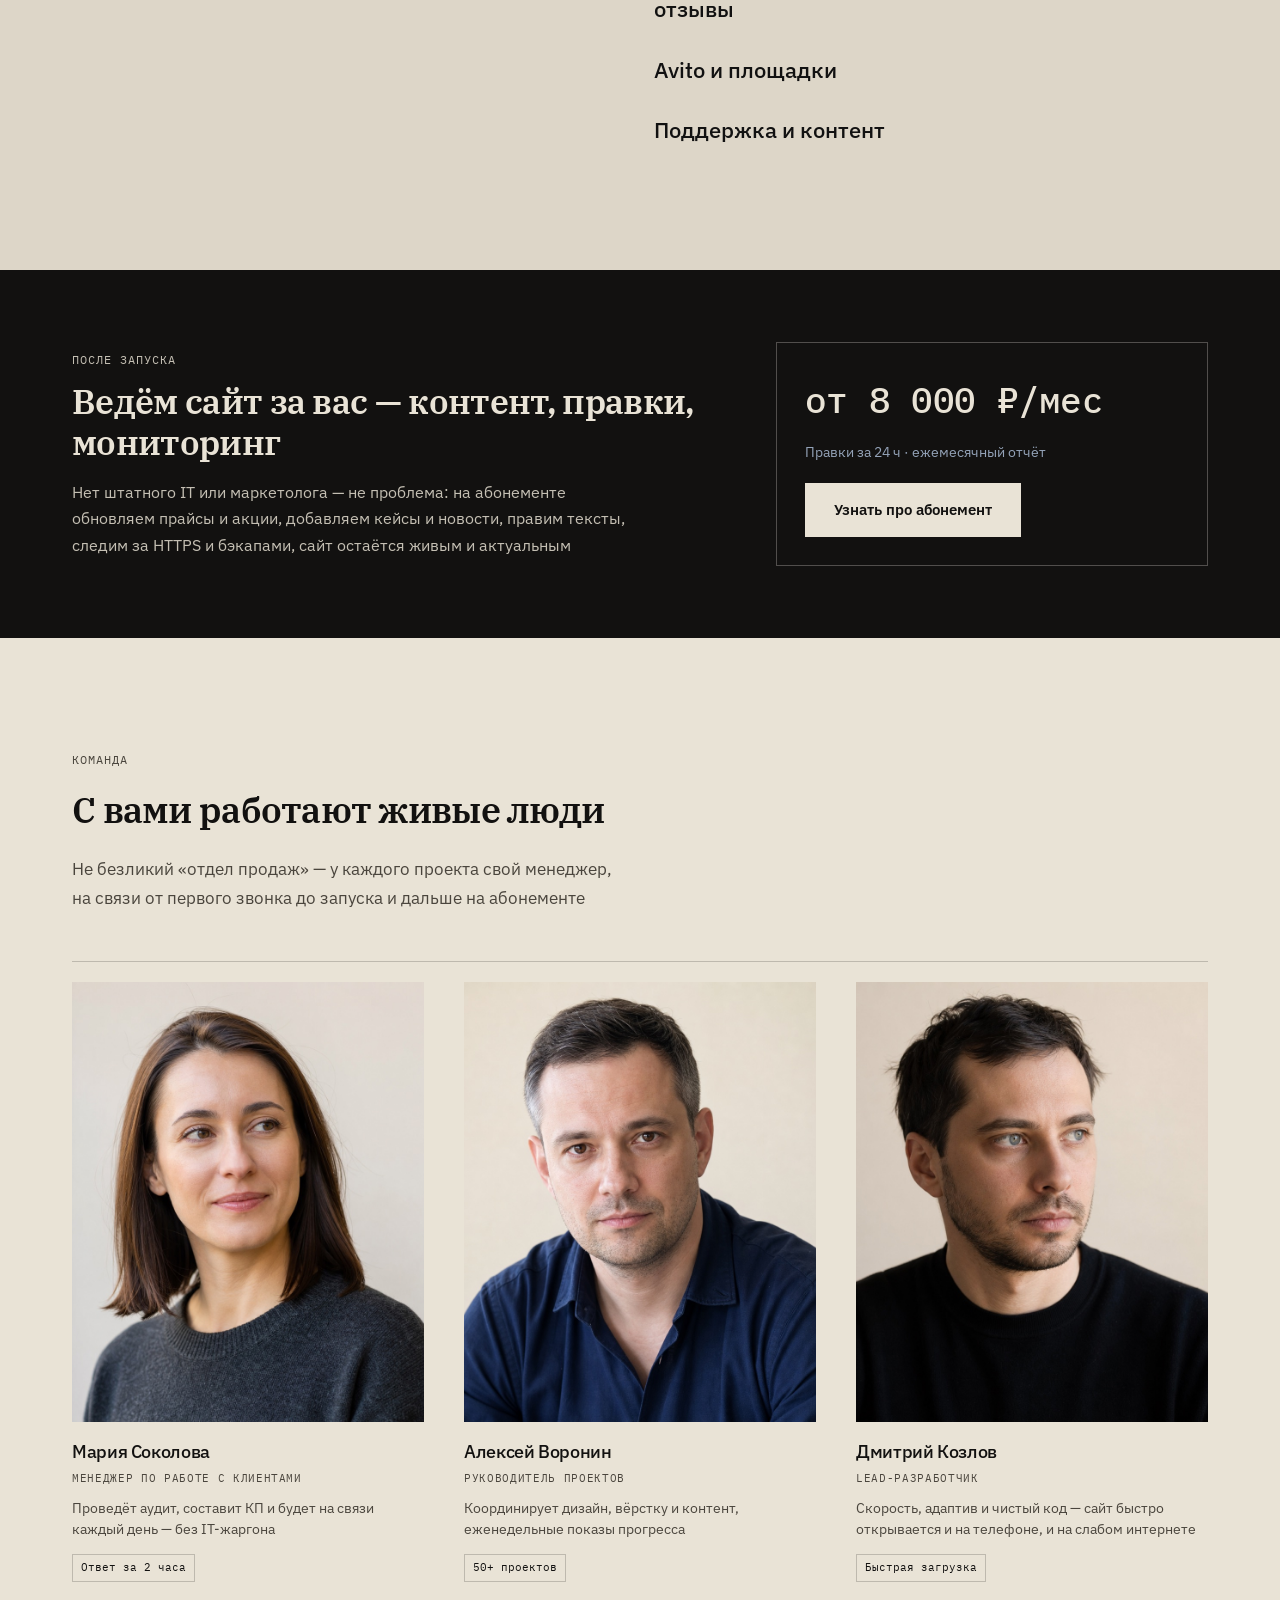
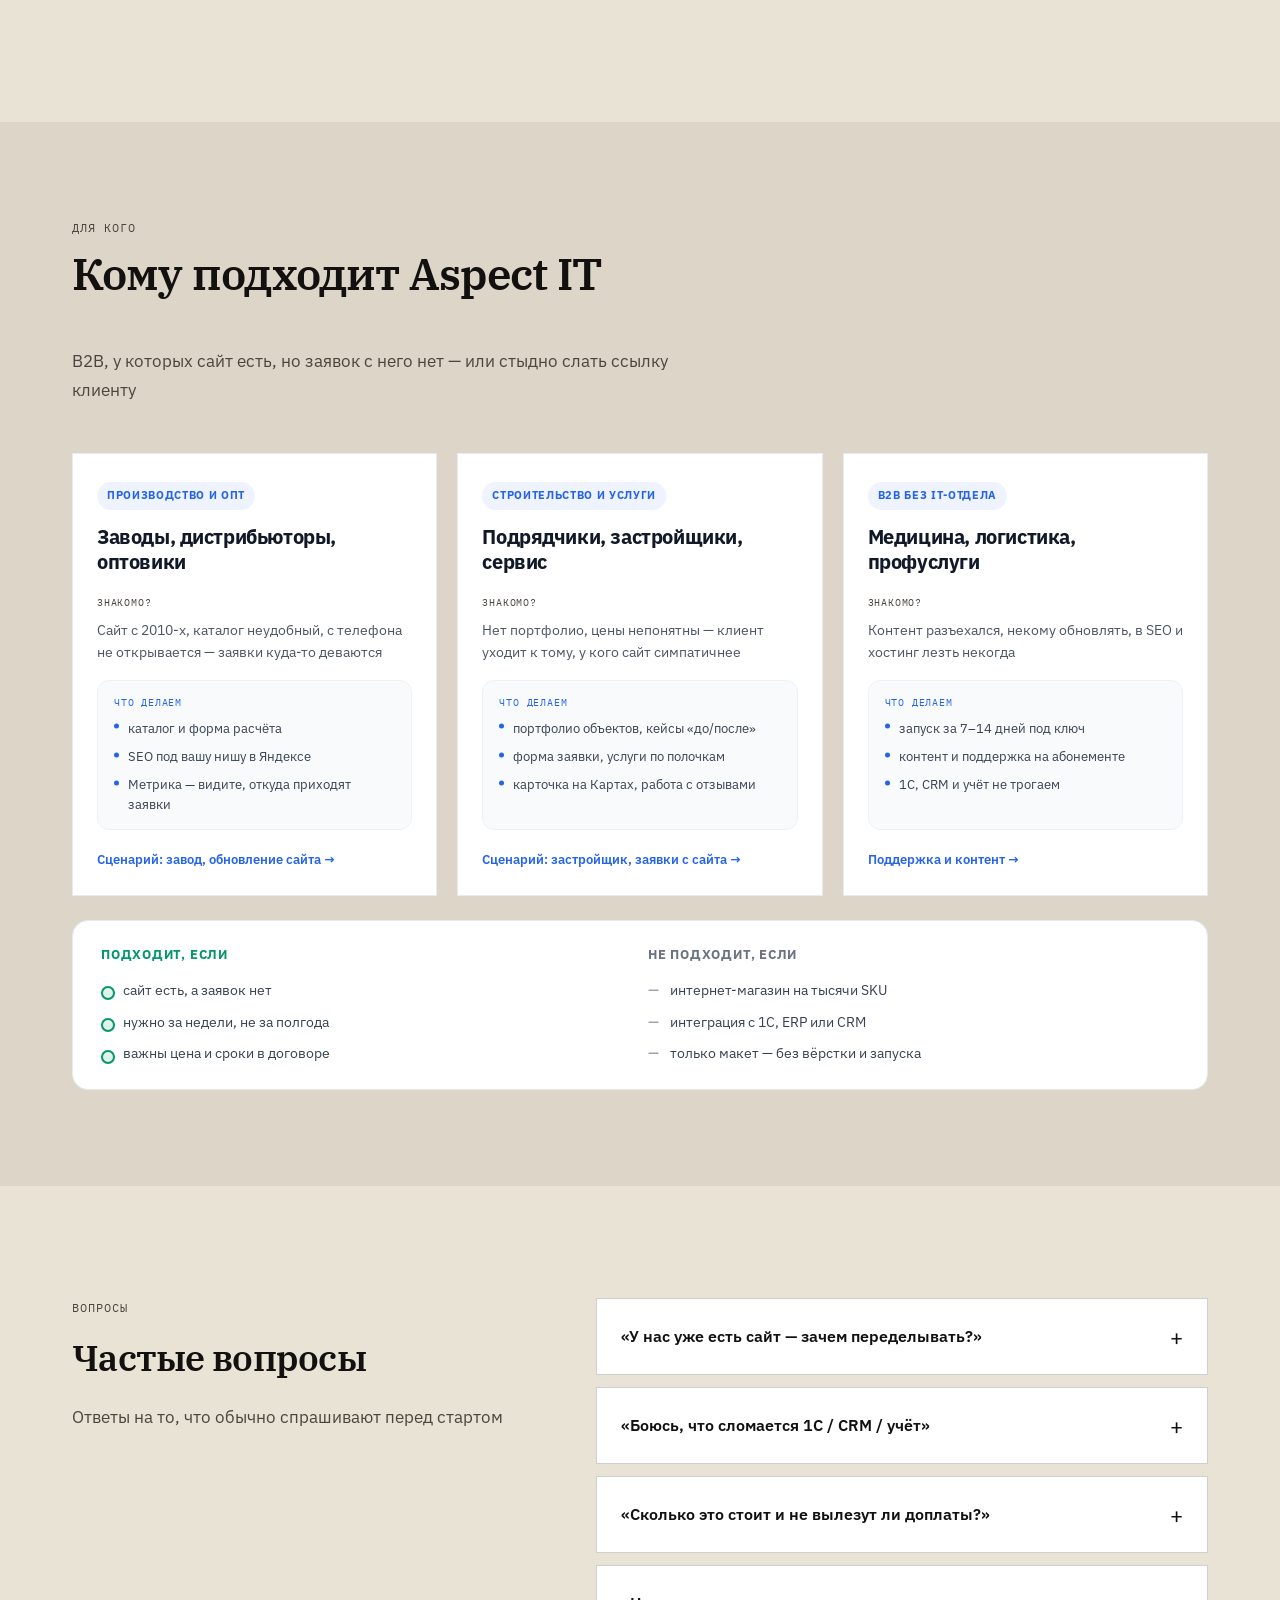
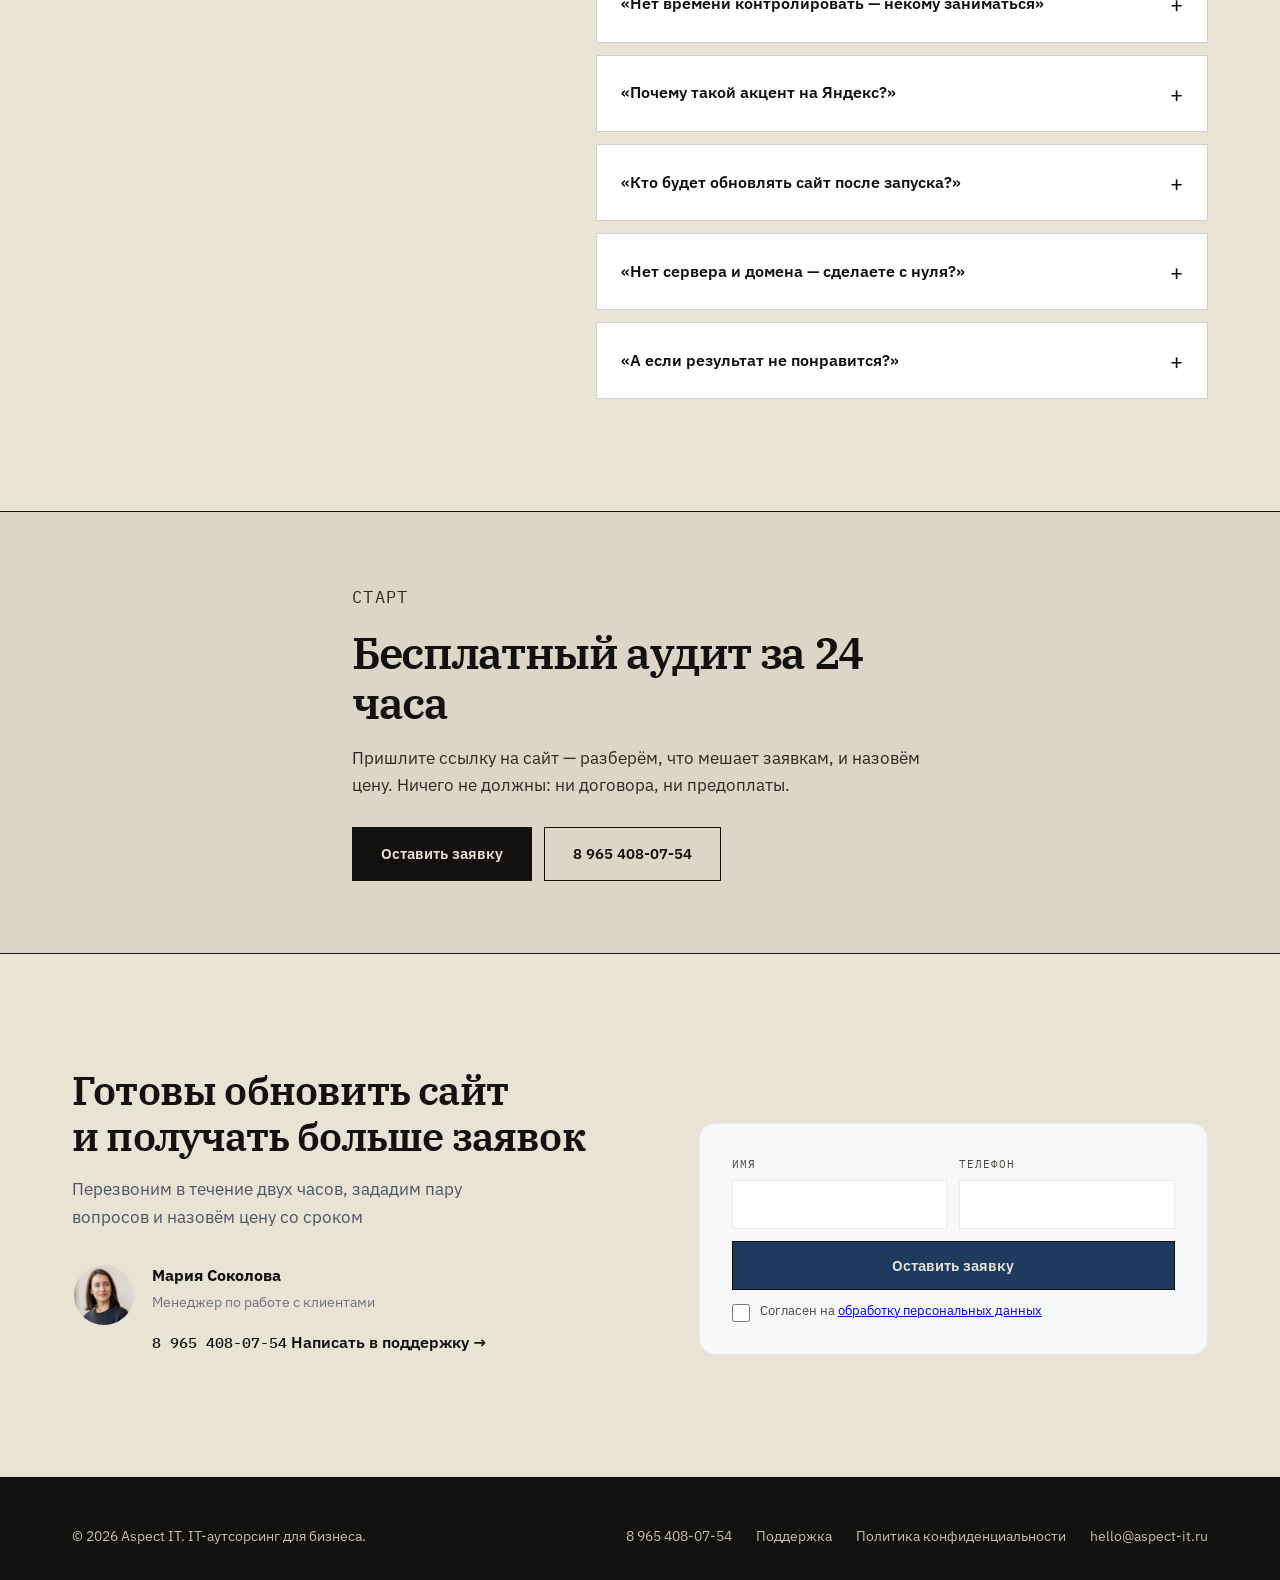
==== commit d055fbb6: "Let the homepage header sit over the hero so the paper bar no longer cuts the animation. Co-authored" ====
--- a/index.html
+++ b/index.html
@@ -39,7 +39,7 @@
     <link rel="preconnect" href="https://fonts.gstatic.com" crossorigin />
     <link rel="dns-prefetch" href="https://mc.yandex.ru" />
     <link href="https://fonts.googleapis.com/css2?family=IBM+Plex+Mono:wght@400;500&family=IBM+Plex+Sans:wght@300;400;500;600;700&family=IBM+Plex+Serif:ital,wght@0,400;0,500;0,600;0,700&display=swap" rel="stylesheet" />
-    <link rel="stylesheet" href="/css/styles.css?v=61" />
+    <link rel="stylesheet" href="/css/styles.css?v=62" />
     <script>document.documentElement.classList.add('js');</script>
     <script type="application/ld+json">
     {
--- a/css/styles.css
+++ b/css/styles.css
@@ -3314,6 +3314,8 @@
     pointer-events: none;
     overflow: hidden;
     container-type: inline-size;
+    -webkit-mask-image: linear-gradient(to bottom, transparent 0, transparent 64px, #000 132px);
+    mask-image: linear-gradient(to bottom, transparent 0, transparent 64px, #000 132px);
 }
 
 body.home .hero-stream-stage {
@@ -3417,12 +3419,19 @@
     inset: 0;
     z-index: 2;
     pointer-events: none;
-    background-image: linear-gradient(
-        105deg,
-        rgba(233, 227, 214, 0.88) 0%,
-        rgba(233, 227, 214, 0.5) 42%,
-        rgba(233, 227, 214, 0.12) 100%
-    );
+    background-image:
+        linear-gradient(
+            to bottom,
+            rgba(233, 227, 214, 0.92) 0%,
+            rgba(233, 227, 214, 0.55) 72px,
+            rgba(233, 227, 214, 0) 140px
+        ),
+        linear-gradient(
+            105deg,
+            rgba(233, 227, 214, 0.88) 0%,
+            rgba(233, 227, 214, 0.5) 42%,
+            rgba(233, 227, 214, 0.12) 100%
+        );
 }
 
 body.home .hero-editorial .container {
@@ -3431,8 +3440,18 @@
 }
 
 body.home .header.header--light {
+    background: transparent;
+    border-bottom-color: transparent;
+}
+
+body.home .header.header--light.scrolled,
+body.home .header.header--light:has(.nav.open) {
     background: var(--paper);
     border-bottom: 1px solid var(--border);
+}
+
+body.home .header.header--light:not(.scrolled):not(:has(.nav.open)) .menu-toggle {
+    background: transparent;
 }
 
 body.home .hero-editorial-eyebrow {
@@ -3931,9 +3950,10 @@
     body.home .hero-editorial::before {
         background-image: linear-gradient(
             180deg,
-            rgba(233, 227, 214, 0.82) 0%,
-            rgba(233, 227, 214, 0.52) 58%,
-            rgba(233, 227, 214, 0.22) 100%
+            rgba(233, 227, 214, 0.94) 0%,
+            rgba(233, 227, 214, 0.7) 88px,
+            rgba(233, 227, 214, 0.5) 58%,
+            rgba(233, 227, 214, 0.2) 100%
         );
     }
 }
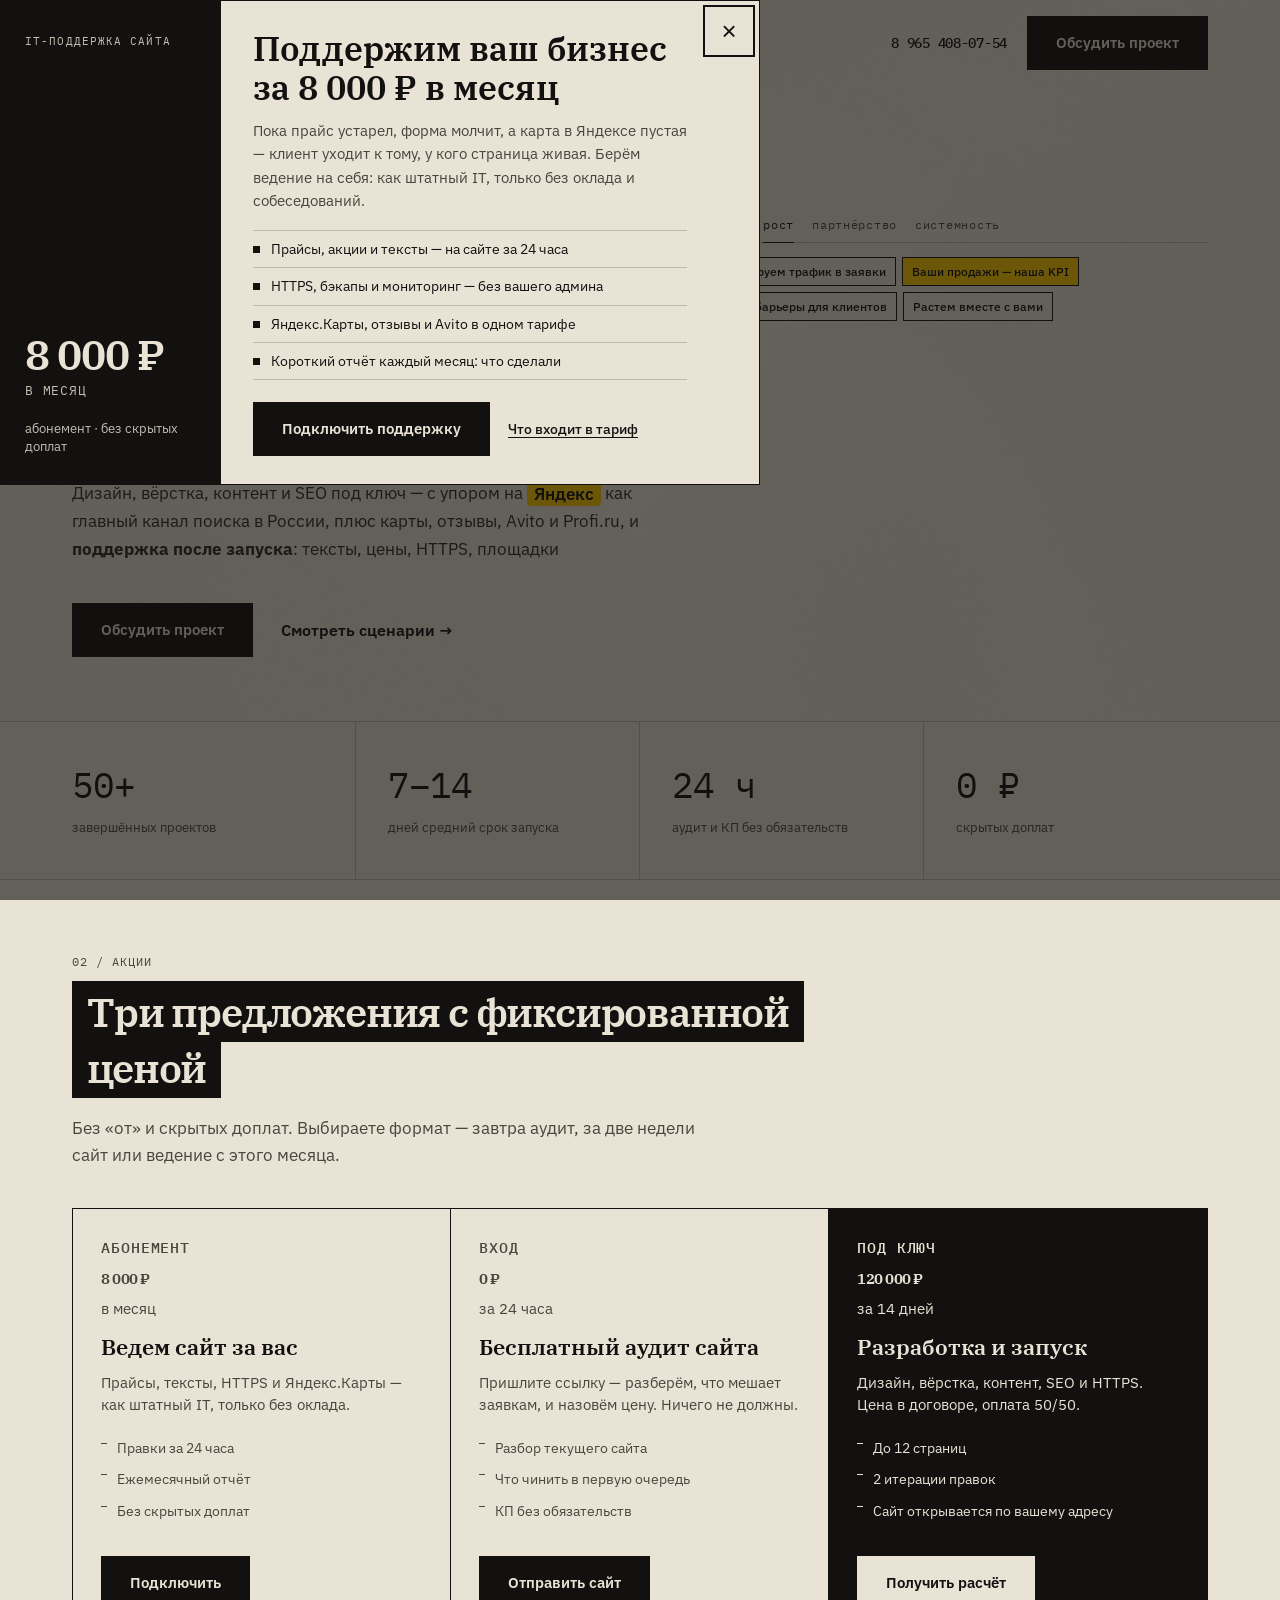
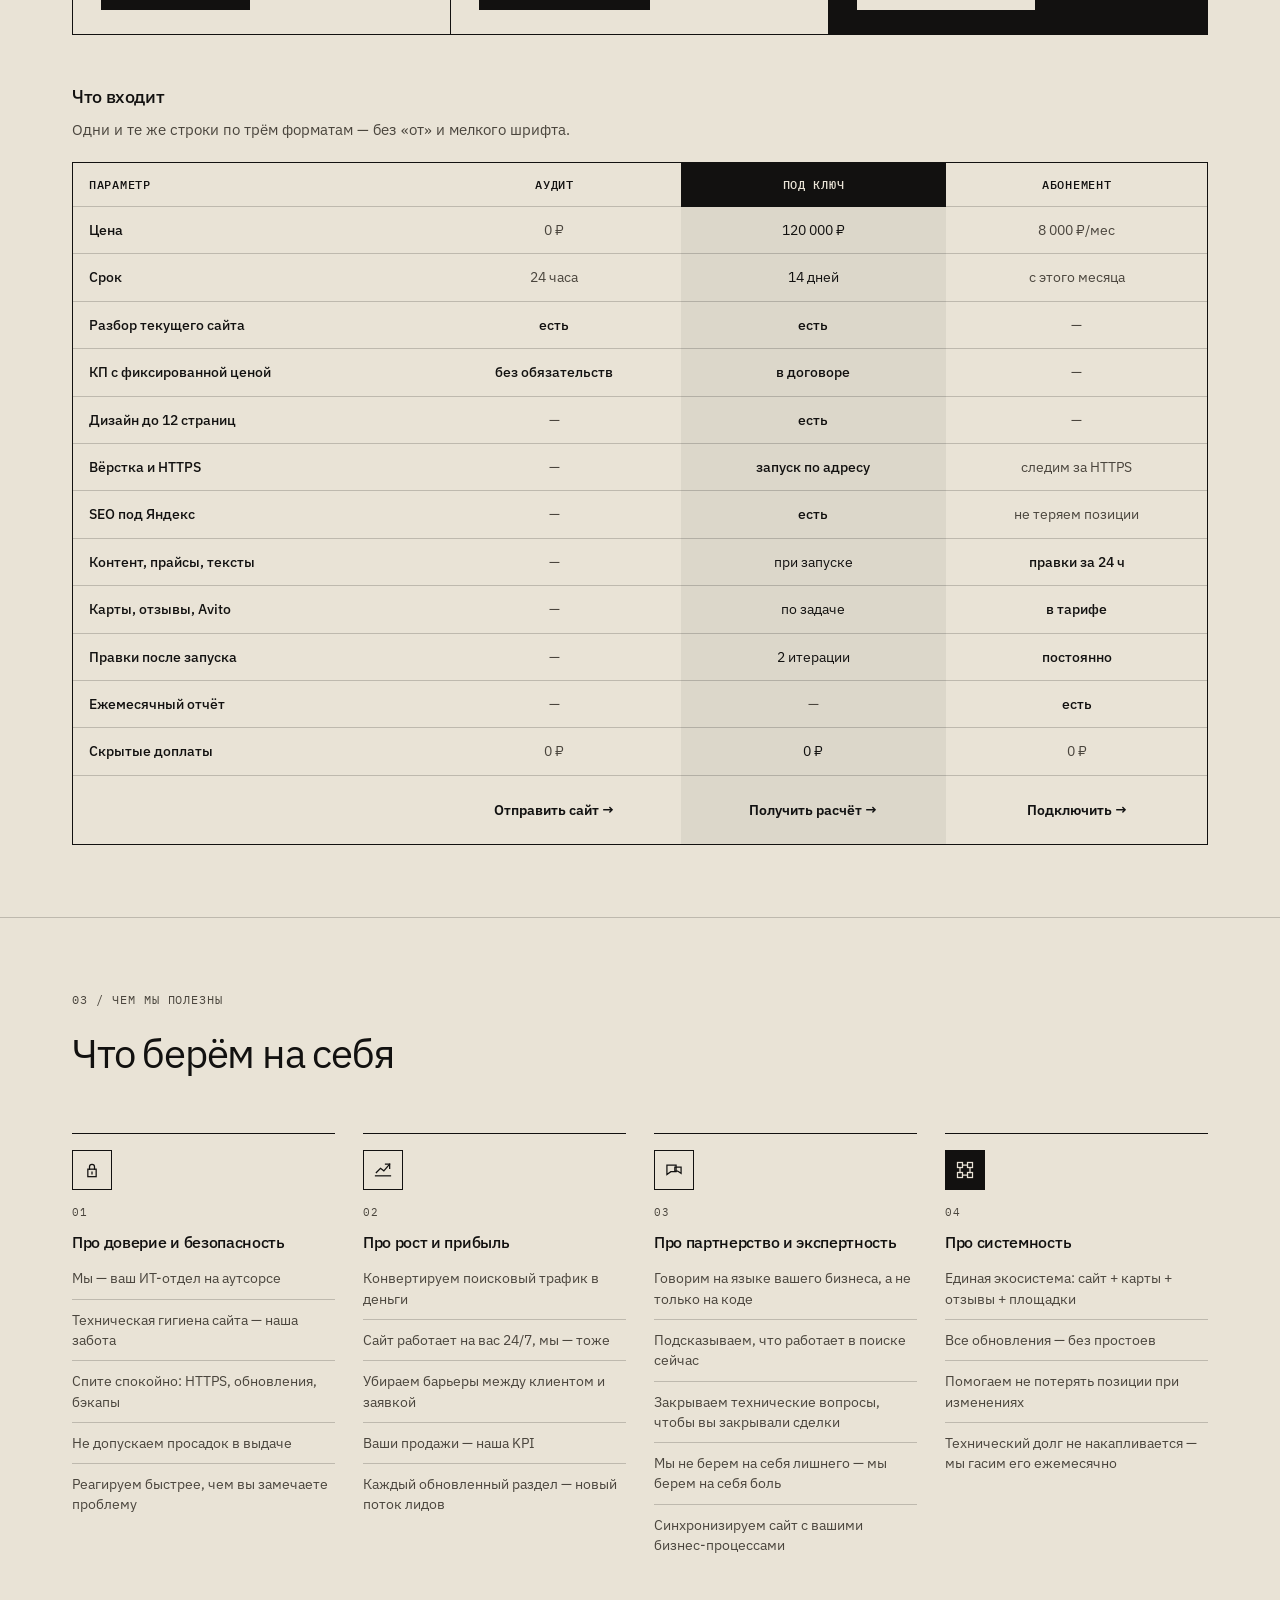
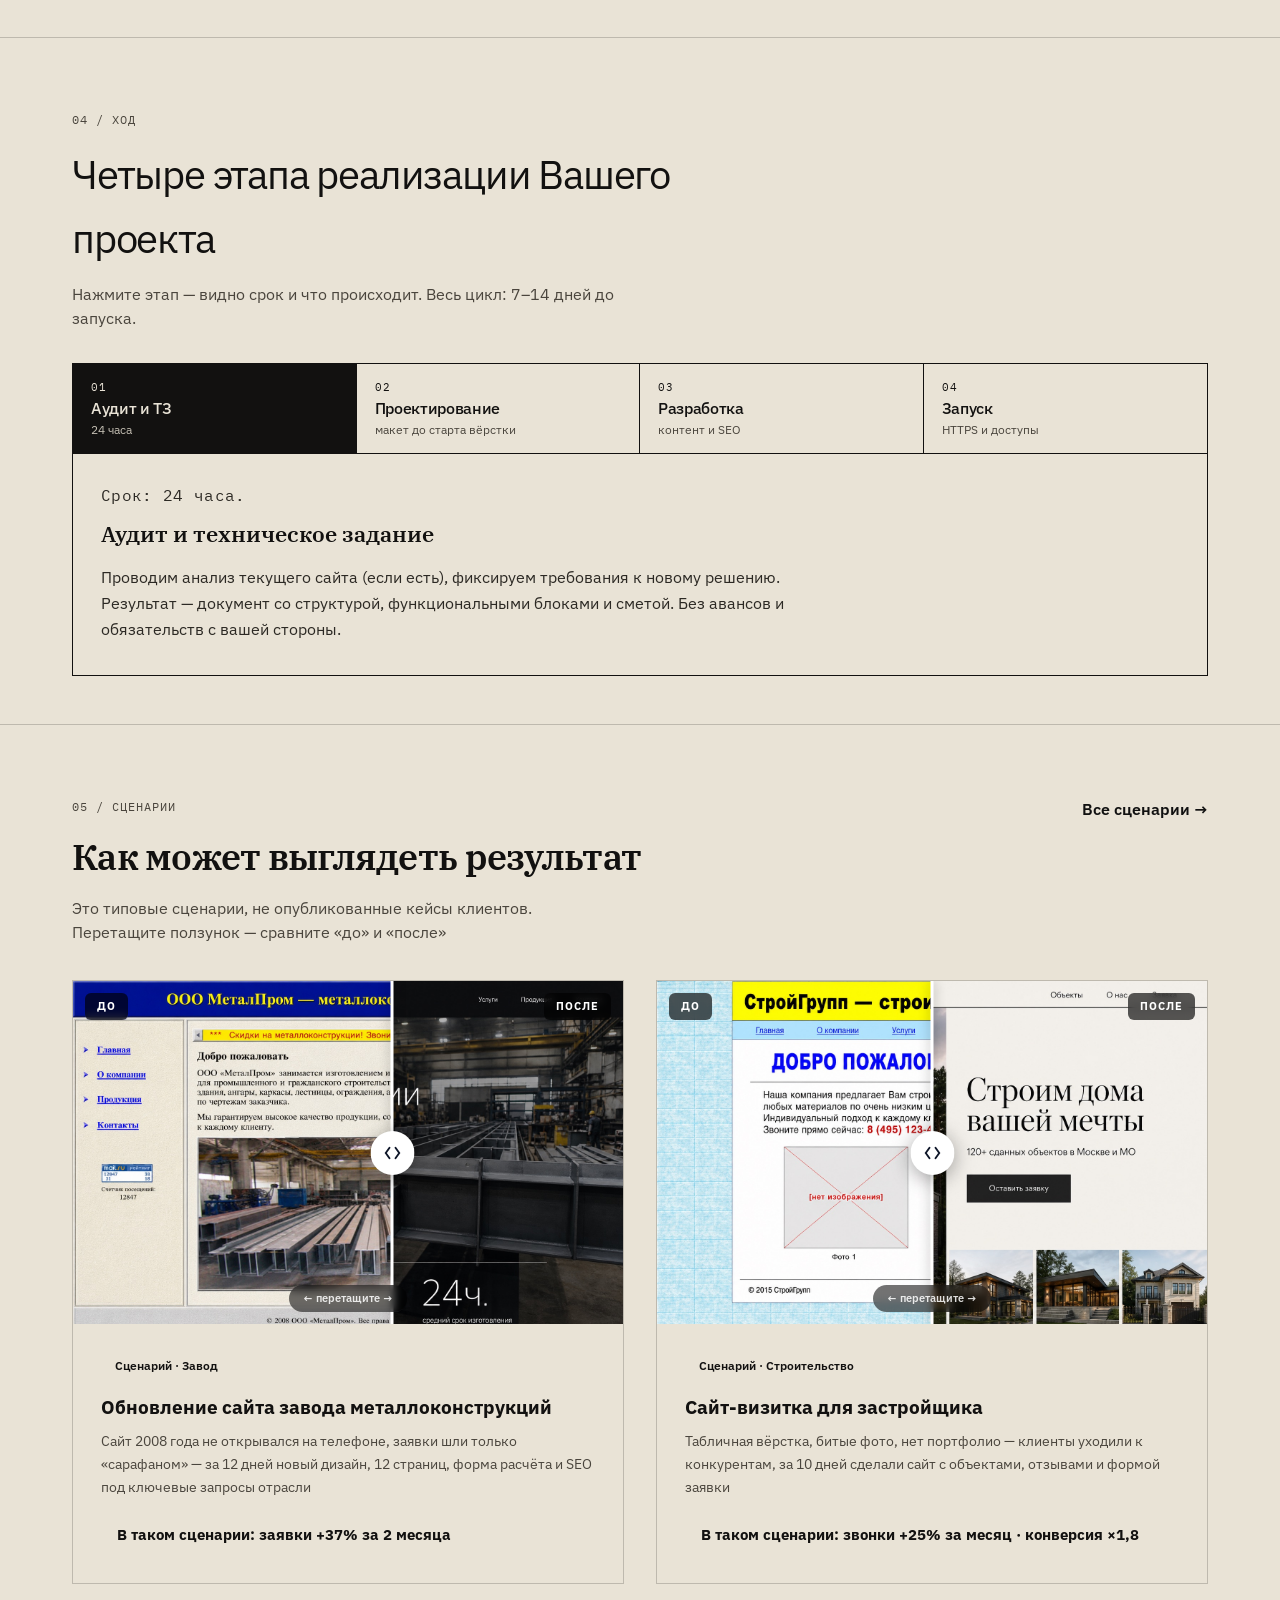
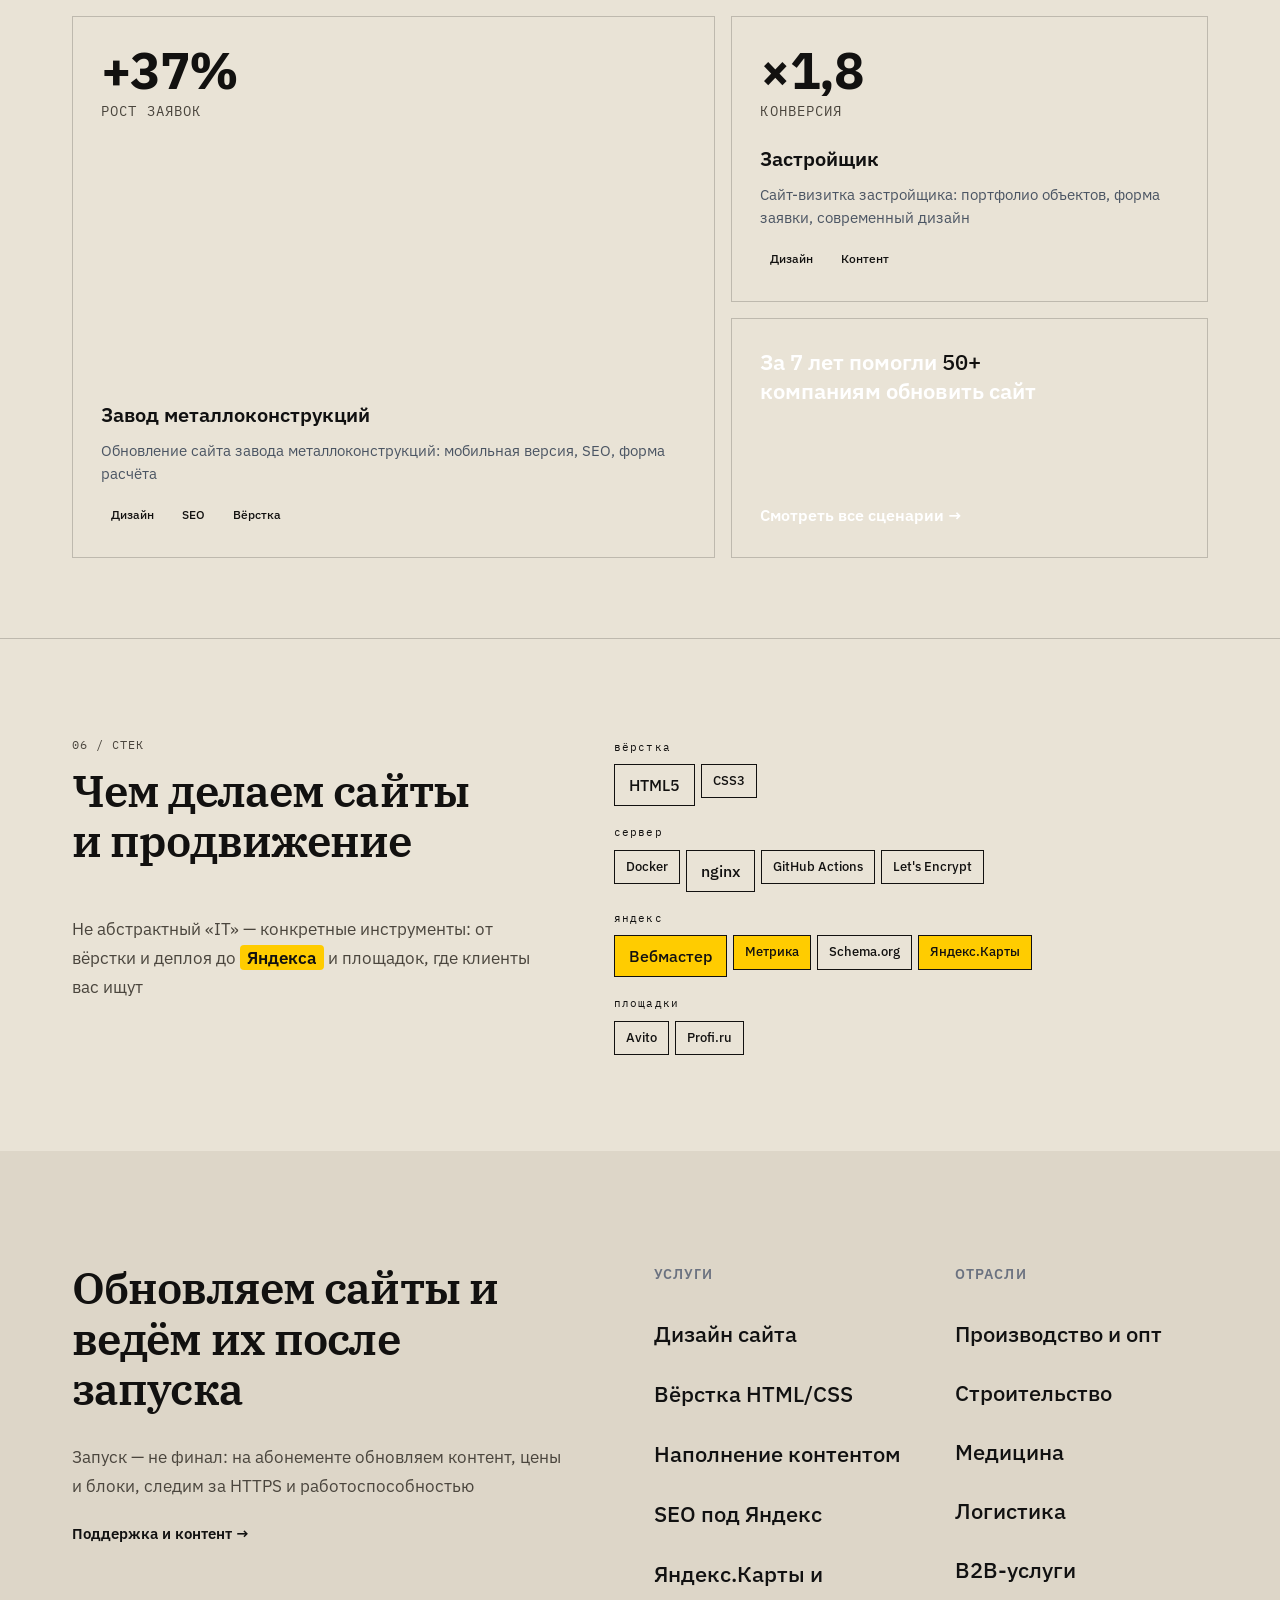
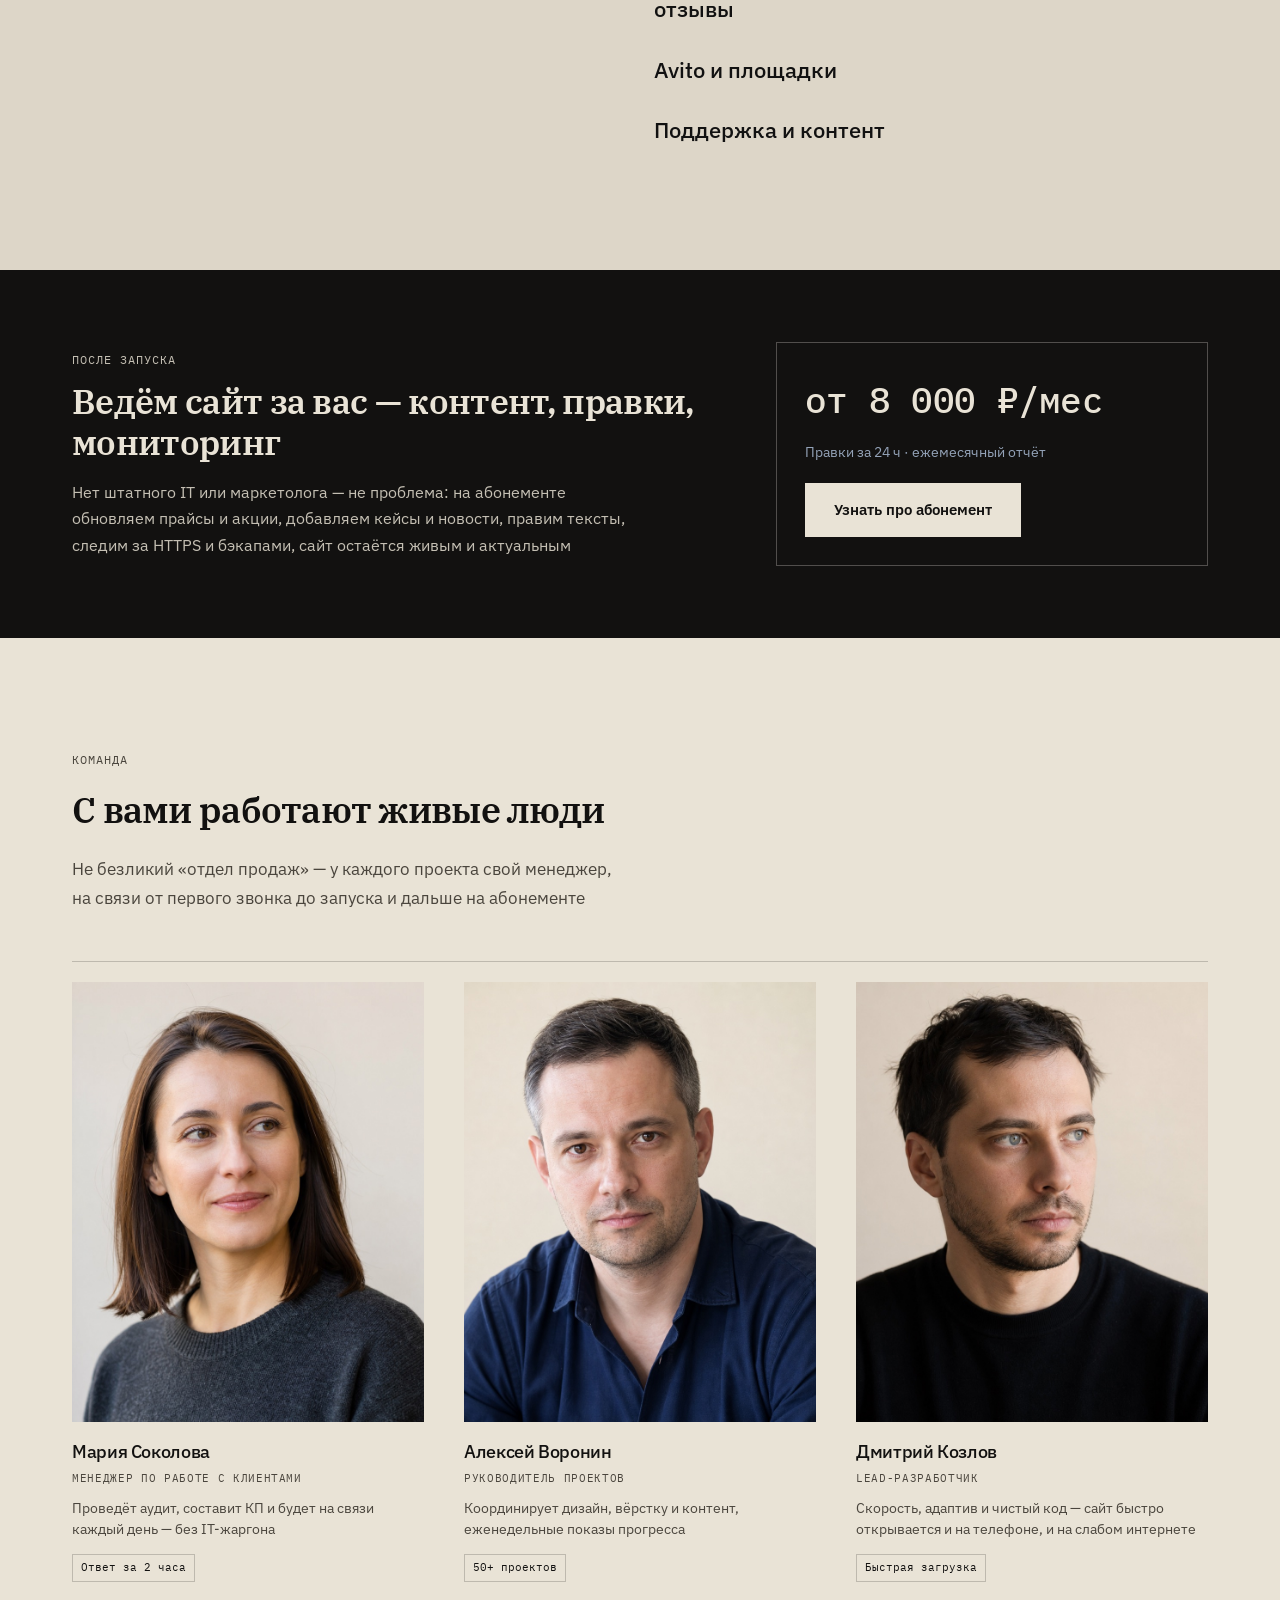
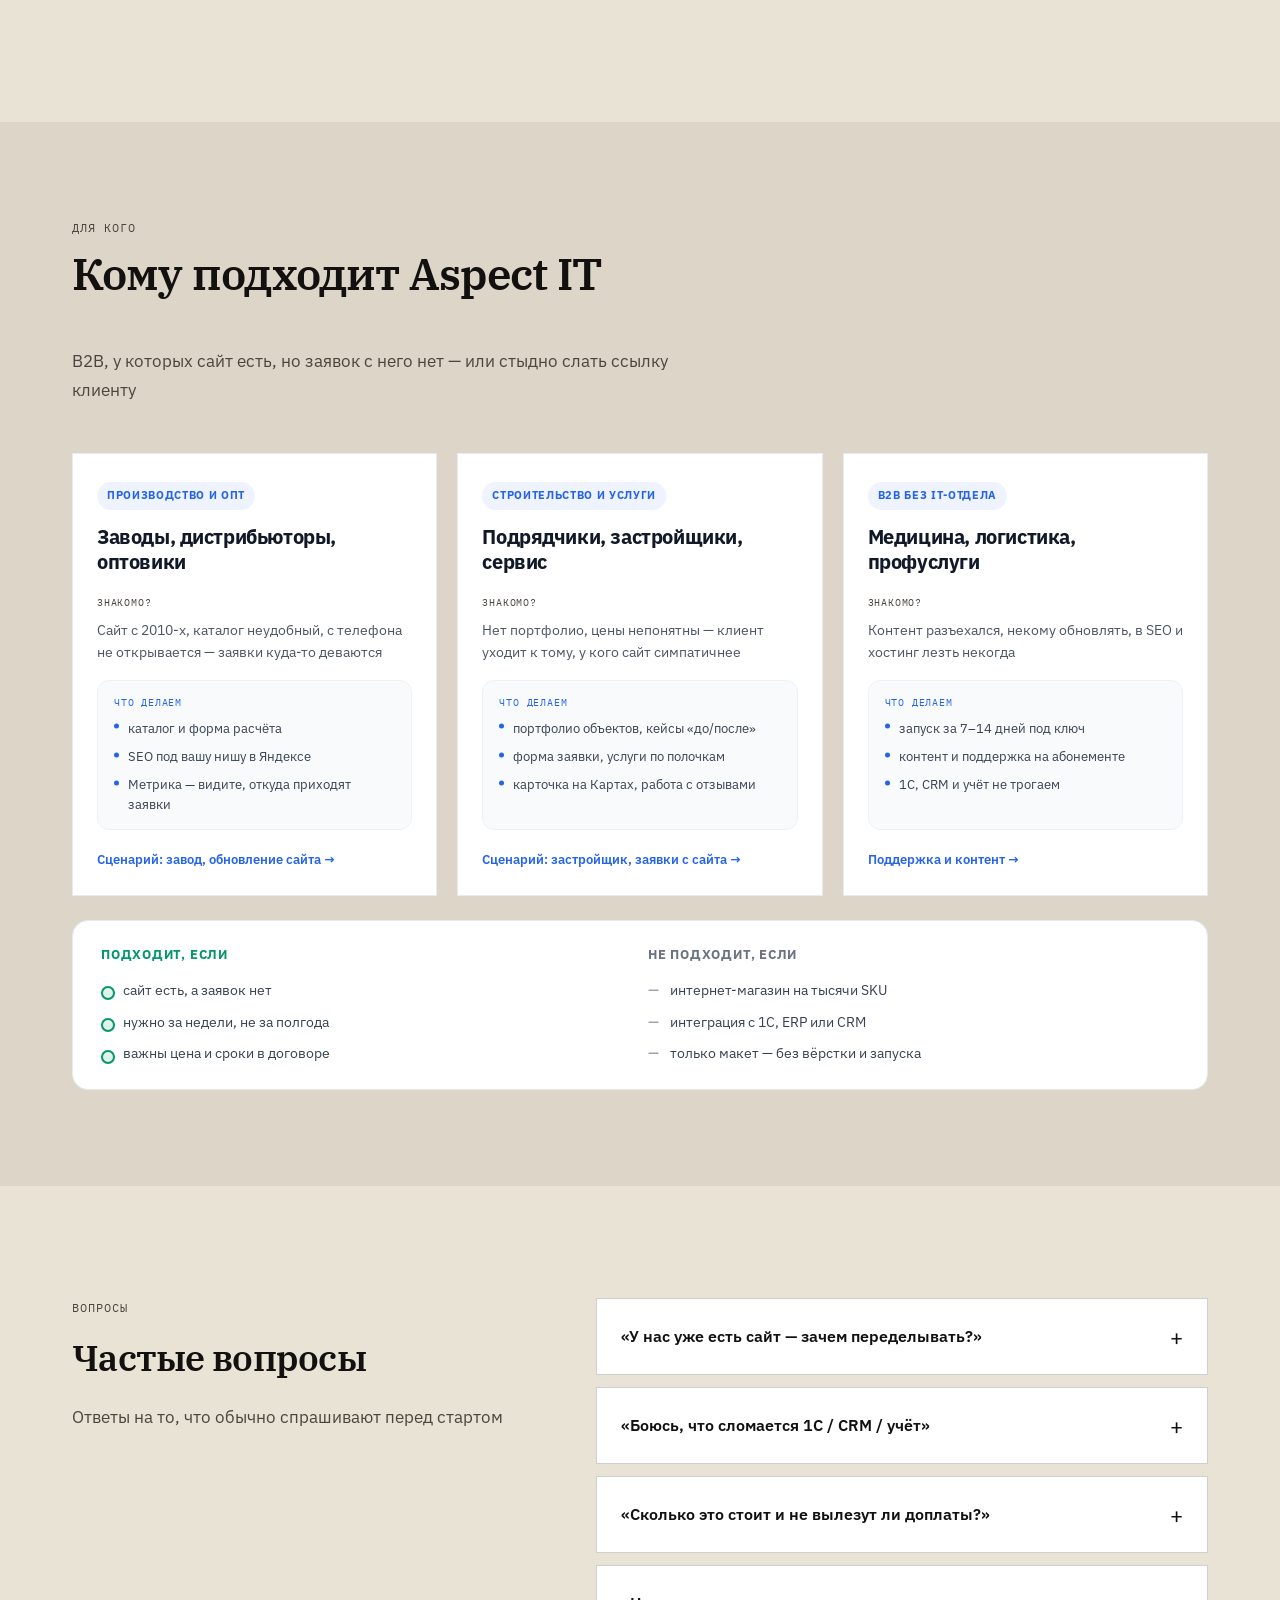
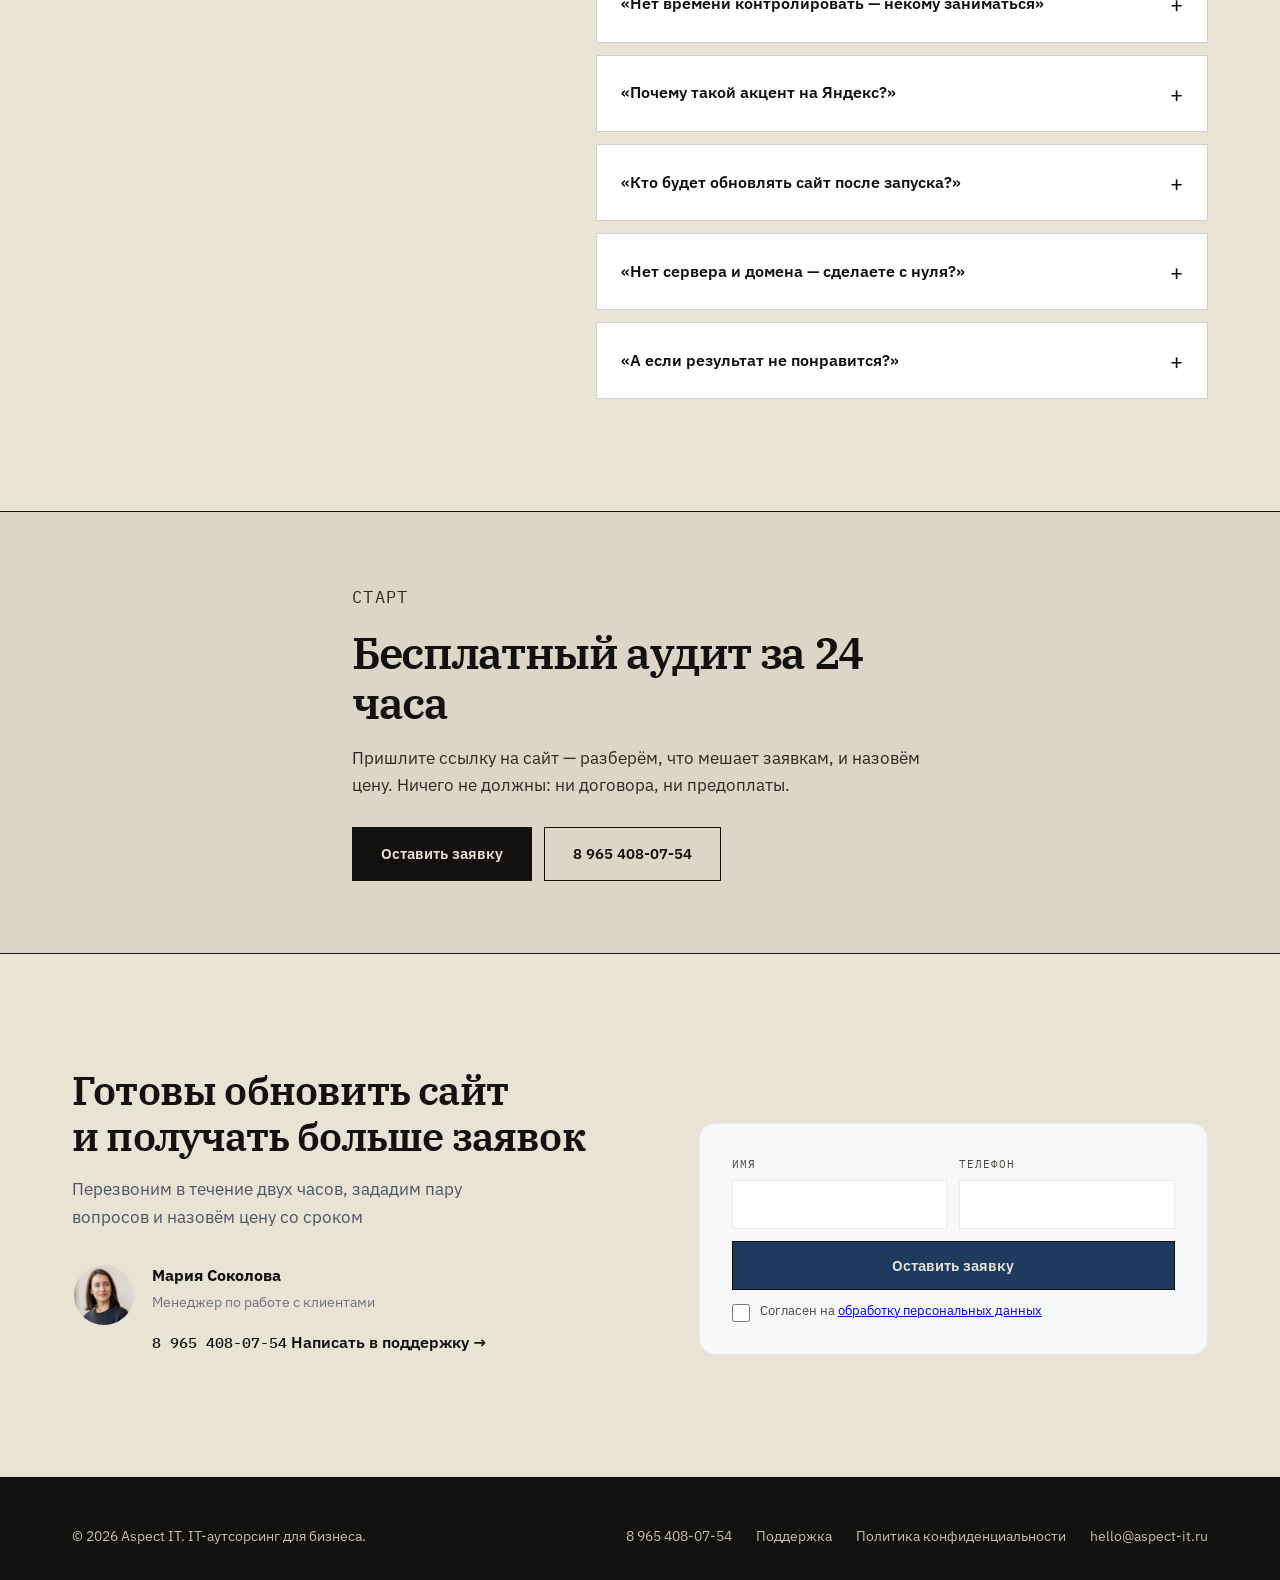
==== commit 2bf50164: "Drop the image stream and retune Velaris to paper so the hero copy stays readable. Co-authored-by: C" ====
--- a/index.html
+++ b/index.html
@@ -39,7 +39,7 @@
     <link rel="preconnect" href="https://fonts.gstatic.com" crossorigin />
     <link rel="dns-prefetch" href="https://mc.yandex.ru" />
     <link href="https://fonts.googleapis.com/css2?family=IBM+Plex+Mono:wght@400;500&family=IBM+Plex+Sans:wght@300;400;500;600;700&family=IBM+Plex+Serif:ital,wght@0,400;0,500;0,600;0,700&display=swap" rel="stylesheet" />
-    <link rel="stylesheet" href="/css/styles.css?v=62" />
+    <link rel="stylesheet" href="/css/styles.css?v=64" />
     <script>document.documentElement.classList.add('js');</script>
     <script type="application/ld+json">
     {
@@ -163,33 +163,7 @@
 
     <main id="main">
     <section class="hero-editorial">
-        <canvas class="hero-velaris" data-velaris data-velaris-bg="#121110" data-velaris-colors="#86efac,#4ade80,#059669,#121110" data-velaris-speed="1.6" data-velaris-grain="0.3" aria-hidden="true"></canvas>
-        <div class="hero-stream" aria-hidden="true">
-            <div class="hero-stream-stage">
-                <div class="hero-stream-rail hero-stream-rail--right">
-                    <div class="hero-stream-card" style="--i:0"><img src="/assets/cases/metalprom-after.jpg" alt="" width="1600" height="900" decoding="async"></div>
-                    <div class="hero-stream-card" style="--i:1"><img src="/assets/cases/stroygrupp-after.jpg" alt="" width="1600" height="900" decoding="async"></div>
-                    <div class="hero-stream-card" style="--i:2"><img src="/assets/hero-abstract.jpg" alt="" width="1600" height="900" decoding="async"></div>
-                    <div class="hero-stream-card" style="--i:3"><img src="/assets/cases/metalprom-before.jpg" alt="" width="1600" height="900" decoding="async"></div>
-                    <div class="hero-stream-card" style="--i:4"><img src="/assets/og-image.png" alt="" width="1200" height="630" decoding="async"></div>
-                    <div class="hero-stream-card" style="--i:5"><img src="/assets/cases/stroygrupp-before.jpg" alt="" width="1600" height="900" decoding="async"></div>
-                    <div class="hero-stream-card" style="--i:6"><img src="/assets/cases/metalprom-after.jpg" alt="" width="1600" height="900" decoding="async"></div>
-                    <div class="hero-stream-card" style="--i:7"><img src="/assets/cases/stroygrupp-after.jpg" alt="" width="1600" height="900" decoding="async"></div>
-                    <div class="hero-stream-card" style="--i:8"><img src="/assets/hero-abstract.jpg" alt="" width="1600" height="900" decoding="async"></div>
-                </div>
-                <div class="hero-stream-rail hero-stream-rail--left">
-                    <div class="hero-stream-card" style="--i:0"><img src="/assets/cases/metalprom-after.jpg" alt="" width="1600" height="900" decoding="async"></div>
-                    <div class="hero-stream-card" style="--i:1"><img src="/assets/cases/stroygrupp-after.jpg" alt="" width="1600" height="900" decoding="async"></div>
-                    <div class="hero-stream-card" style="--i:2"><img src="/assets/hero-abstract.jpg" alt="" width="1600" height="900" decoding="async"></div>
-                    <div class="hero-stream-card" style="--i:3"><img src="/assets/cases/metalprom-before.jpg" alt="" width="1600" height="900" decoding="async"></div>
-                    <div class="hero-stream-card" style="--i:4"><img src="/assets/og-image.png" alt="" width="1200" height="630" decoding="async"></div>
-                    <div class="hero-stream-card" style="--i:5"><img src="/assets/cases/stroygrupp-before.jpg" alt="" width="1600" height="900" decoding="async"></div>
-                    <div class="hero-stream-card" style="--i:6"><img src="/assets/cases/metalprom-after.jpg" alt="" width="1600" height="900" decoding="async"></div>
-                    <div class="hero-stream-card" style="--i:7"><img src="/assets/cases/stroygrupp-after.jpg" alt="" width="1600" height="900" decoding="async"></div>
-                    <div class="hero-stream-card" style="--i:8"><img src="/assets/hero-abstract.jpg" alt="" width="1600" height="900" decoding="async"></div>
-                </div>
-            </div>
-        </div>
+        <canvas class="hero-velaris" data-velaris data-velaris-bg="#e9e3d6" data-velaris-colors="#e3dccf,#ddd6c8,#d4cdc0,#cfc6b6" data-velaris-speed="0.7" data-velaris-grain="0.28" aria-hidden="true"></canvas>
         <div class="container">
             <p class="hero-editorial-eyebrow">01 / Аутсорсинг</p>
             <div class="hero-editorial-split">
@@ -978,7 +952,7 @@
     <noscript><div><img src="https://mc.yandex.ru/watch/112115171" style="position:absolute; left:-9999px;" alt="" /></div></noscript>
     <script src="js/yandex-metrika.js?v=2" defer></script>
     <script src="js/jivo.js?v=2" defer></script>
-    <script src="js/velaris.js?v=1"></script>
-    <script src="js/main.js?v=38"></script>
+    <script src="js/velaris.js?v=2"></script>
+    <script src="js/main.js?v=39"></script>
 </body>
 </html>
--- a/css/styles.css
+++ b/css/styles.css
@@ -3306,132 +3306,13 @@
     pointer-events: none;
 }
 
-body.home .hero-stream {
-    --hero-stream: 18s;
-    position: absolute;
-    inset: 0;
-    z-index: 1;
-    pointer-events: none;
-    overflow: hidden;
-    container-type: inline-size;
-    -webkit-mask-image: linear-gradient(to bottom, transparent 0, transparent 64px, #000 132px);
-    mask-image: linear-gradient(to bottom, transparent 0, transparent 64px, #000 132px);
-}
-
-body.home .hero-stream-stage {
-    position: absolute;
-    inset: 0;
-    perspective: 30cqw;
-    perspective-origin: 50% 66%;
-}
-
-body.home .hero-stream-rail {
-    position: absolute;
-    inset: 0;
-    transform-style: preserve-3d;
-}
-
-body.home .hero-stream-card {
-    position: absolute;
-    left: 50%;
-    top: 66%;
-    width: 18cqw;
-    height: 25cqw;
-    margin-left: -9cqw;
-    margin-top: -12.5cqw;
-    overflow: hidden;
-    backface-visibility: hidden;
-    box-shadow: 0 12px 28px rgba(18, 17, 16, 0.16);
-    animation: hero-stream-right var(--hero-stream) linear infinite;
-    animation-delay: calc(var(--i, 0) * var(--hero-stream) / -9);
-}
-
-body.home .hero-stream-rail--left .hero-stream-card {
-    animation-name: hero-stream-left;
-}
-
-body.home .hero-stream-card img {
-    display: block;
-    width: 100%;
-    height: 100%;
-    object-fit: cover;
-}
-
-@keyframes hero-stream-right {
-    0.00% { transform: translate3d(-11.00cqw, 0, -258.46cqw) rotateY(-6.00deg); }
-    4.17% { transform: translate3d(-3.79cqw, 0, -225.92cqw) rotateY(-6.92deg); }
-    8.33% { transform: translate3d(2.73cqw, 0, -197.04cqw) rotateY(-7.83deg); }
-    12.50% { transform: translate3d(8.60cqw, 0, -171.43cqw) rotateY(-8.75deg); }
-    16.67% { transform: translate3d(13.87cqw, 0, -148.70cqw) rotateY(-9.67deg); }
-    20.83% { transform: translate3d(18.56cqw, 0, -128.54cqw) rotateY(-10.58deg); }
-    25.00% { transform: translate3d(22.72cqw, 0, -110.65cqw) rotateY(-11.50deg); }
-    29.17% { transform: translate3d(26.37cqw, 0, -94.78cqw) rotateY(-12.42deg); }
-    33.33% { transform: translate3d(29.57cqw, 0, -80.70cqw) rotateY(-13.33deg); }
-    37.50% { transform: translate3d(32.34cqw, 0, -68.21cqw) rotateY(-14.25deg); }
-    41.67% { transform: translate3d(34.71cqw, 0, -57.13cqw) rotateY(-15.17deg); }
-    45.83% { transform: translate3d(36.73cqw, 0, -47.30cqw) rotateY(-16.08deg); }
-    50.00% { transform: translate3d(38.42cqw, 0, -38.58cqw) rotateY(-17.00deg); }
-    54.17% { transform: translate3d(39.81cqw, 0, -30.84cqw) rotateY(-17.92deg); }
-    58.33% { transform: translate3d(40.94cqw, 0, -23.98cqw) rotateY(-18.83deg); }
-    62.50% { transform: translate3d(41.84cqw, 0, -17.89cqw) rotateY(-19.75deg); }
-    66.67% { transform: translate3d(42.53cqw, 0, -12.48cqw) rotateY(-20.67deg); }
-    70.83% { transform: translate3d(43.06cqw, 0, -7.69cqw) rotateY(-21.58deg); }
-    75.00% { transform: translate3d(43.43cqw, 0, -3.44cqw) rotateY(-22.50deg); }
-    79.17% { transform: translate3d(43.69cqw, 0, 0.33cqw) rotateY(-23.42deg); }
-    83.33% { transform: translate3d(43.85cqw, 0, 3.68cqw) rotateY(-24.33deg); }
-    87.50% { transform: translate3d(43.94cqw, 0, 6.65cqw) rotateY(-25.25deg); }
-    91.67% { transform: translate3d(43.98cqw, 0, 9.28cqw) rotateY(-26.17deg); }
-    95.83% { transform: translate3d(44.00cqw, 0, 11.62cqw) rotateY(-27.08deg); }
-    100.00% { transform: translate3d(44.00cqw, 0, 13.70cqw) rotateY(-28.00deg); }
-}
-
-@keyframes hero-stream-left {
-    0.00% { transform: translate3d(11.00cqw, 0, -258.46cqw) rotateY(6.00deg); }
-    4.17% { transform: translate3d(3.79cqw, 0, -225.92cqw) rotateY(6.92deg); }
-    8.33% { transform: translate3d(-2.73cqw, 0, -197.04cqw) rotateY(7.83deg); }
-    12.50% { transform: translate3d(-8.60cqw, 0, -171.43cqw) rotateY(8.75deg); }
-    16.67% { transform: translate3d(-13.87cqw, 0, -148.70cqw) rotateY(9.67deg); }
-    20.83% { transform: translate3d(-18.56cqw, 0, -128.54cqw) rotateY(10.58deg); }
-    25.00% { transform: translate3d(-22.72cqw, 0, -110.65cqw) rotateY(11.50deg); }
-    29.17% { transform: translate3d(-26.37cqw, 0, -94.78cqw) rotateY(12.42deg); }
-    33.33% { transform: translate3d(-29.57cqw, 0, -80.70cqw) rotateY(13.33deg); }
-    37.50% { transform: translate3d(-32.34cqw, 0, -68.21cqw) rotateY(14.25deg); }
-    41.67% { transform: translate3d(-34.71cqw, 0, -57.13cqw) rotateY(15.17deg); }
-    45.83% { transform: translate3d(-36.73cqw, 0, -47.30cqw) rotateY(16.08deg); }
-    50.00% { transform: translate3d(-38.42cqw, 0, -38.58cqw) rotateY(17.00deg); }
-    54.17% { transform: translate3d(-39.81cqw, 0, -30.84cqw) rotateY(17.92deg); }
-    58.33% { transform: translate3d(-40.94cqw, 0, -23.98cqw) rotateY(18.83deg); }
-    62.50% { transform: translate3d(-41.84cqw, 0, -17.89cqw) rotateY(19.75deg); }
-    66.67% { transform: translate3d(-42.53cqw, 0, -12.48cqw) rotateY(20.67deg); }
-    70.83% { transform: translate3d(-43.06cqw, 0, -7.69cqw) rotateY(21.58deg); }
-    75.00% { transform: translate3d(-43.43cqw, 0, -3.44cqw) rotateY(22.50deg); }
-    79.17% { transform: translate3d(-43.69cqw, 0, 0.33cqw) rotateY(23.42deg); }
-    83.33% { transform: translate3d(-43.85cqw, 0, 3.68cqw) rotateY(24.33deg); }
-    87.50% { transform: translate3d(-43.94cqw, 0, 6.65cqw) rotateY(25.25deg); }
-    91.67% { transform: translate3d(-43.98cqw, 0, 9.28cqw) rotateY(26.17deg); }
-    95.83% { transform: translate3d(-44.00cqw, 0, 11.62cqw) rotateY(27.08deg); }
-    100.00% { transform: translate3d(-44.00cqw, 0, 13.70cqw) rotateY(28.00deg); }
-}
-
 body.home .hero-editorial::before {
     content: '';
     position: absolute;
     inset: 0;
     z-index: 2;
     pointer-events: none;
-    background-image:
-        linear-gradient(
-            to bottom,
-            rgba(233, 227, 214, 0.92) 0%,
-            rgba(233, 227, 214, 0.55) 72px,
-            rgba(233, 227, 214, 0) 140px
-        ),
-        linear-gradient(
-            105deg,
-            rgba(233, 227, 214, 0.88) 0%,
-            rgba(233, 227, 214, 0.5) 42%,
-            rgba(233, 227, 214, 0.12) 100%
-        );
+    background: rgba(233, 227, 214, 0.62);
 }
 
 body.home .hero-editorial .container {
@@ -3943,19 +3824,6 @@
         white-space: normal;
     }
 
-    body.home .hero-stream {
-        opacity: 0.7;
-    }
-
-    body.home .hero-editorial::before {
-        background-image: linear-gradient(
-            180deg,
-            rgba(233, 227, 214, 0.94) 0%,
-            rgba(233, 227, 214, 0.7) 88px,
-            rgba(233, 227, 214, 0.5) 58%,
-            rgba(233, 227, 214, 0.2) 100%
-        );
-    }
 }
 
 @media (max-width: 480px) {
@@ -4622,10 +4490,6 @@
         display: none;
     }
 
-    body.home .hero-stream-card {
-        animation-play-state: paused;
-    }
-
     html.js body.home .home-rise, html.js body.home .home-rise.is-in {
         opacity: 1;
         transform: none;
